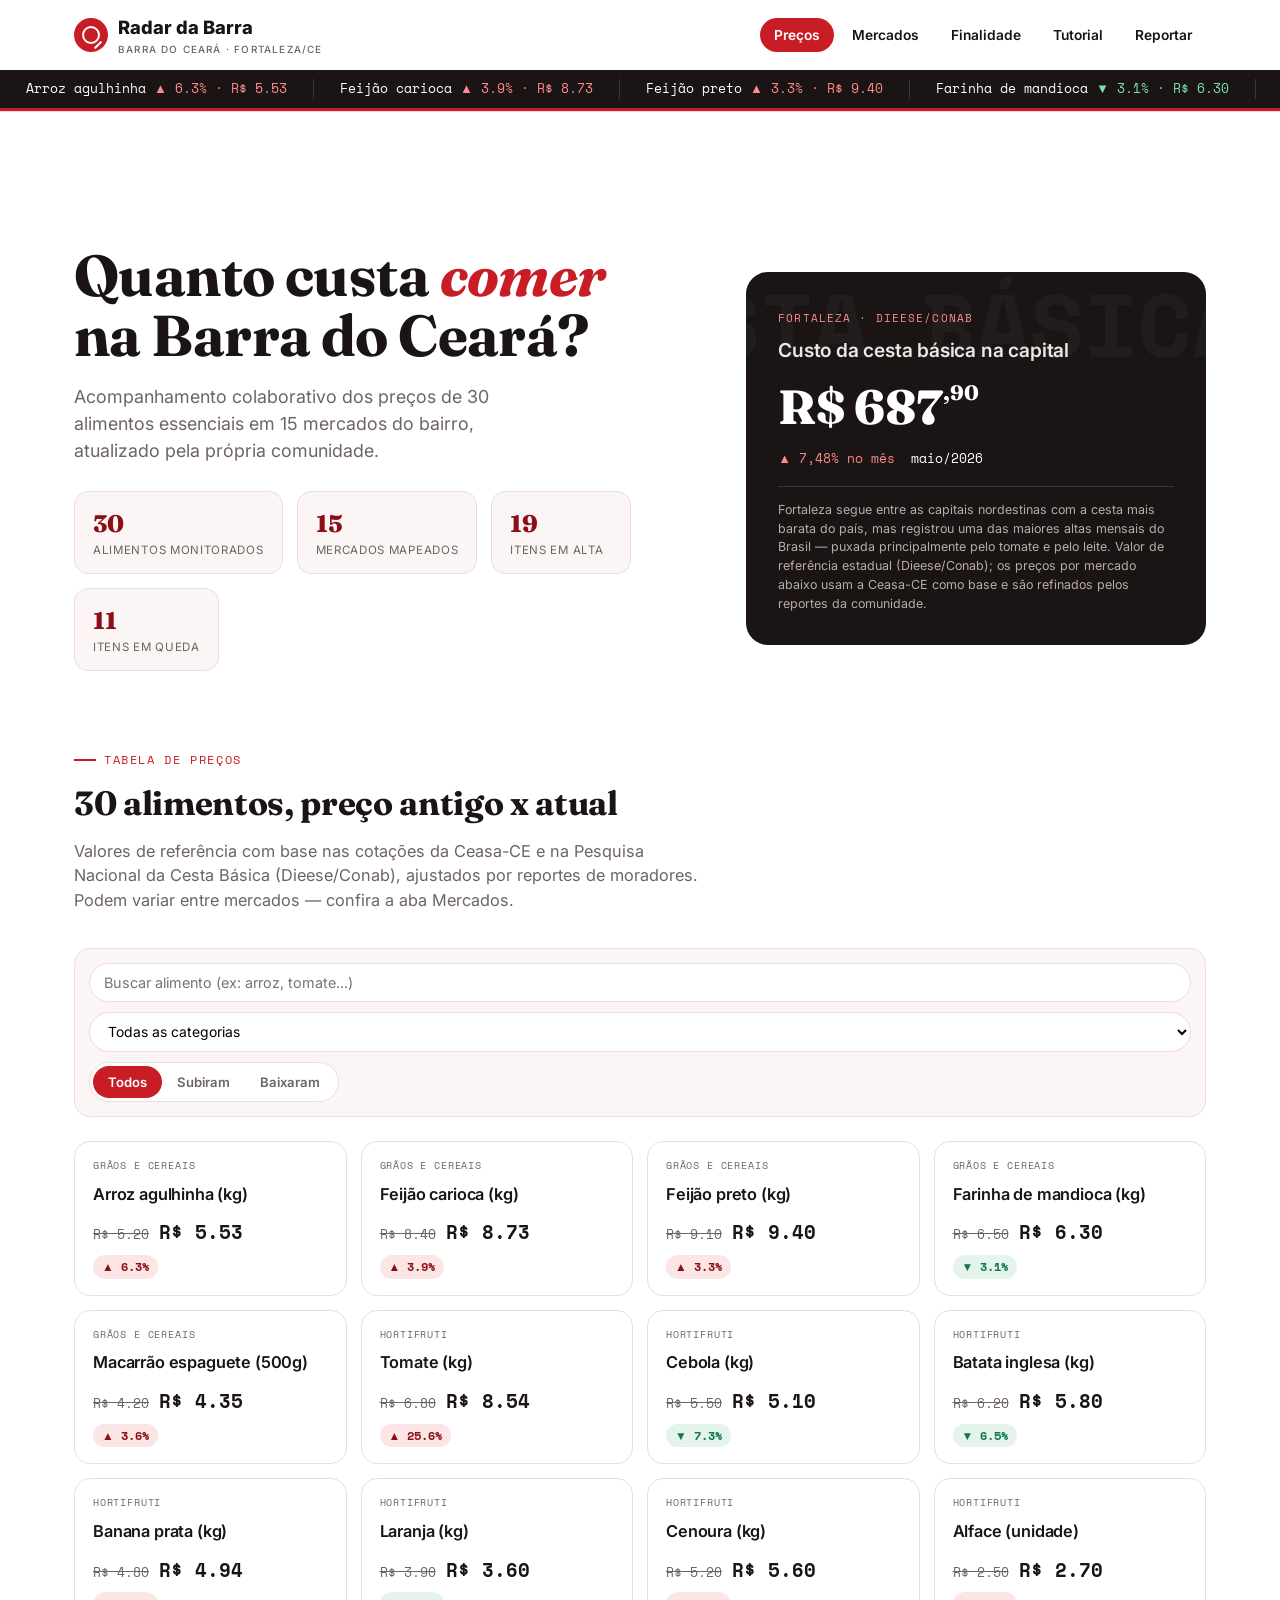
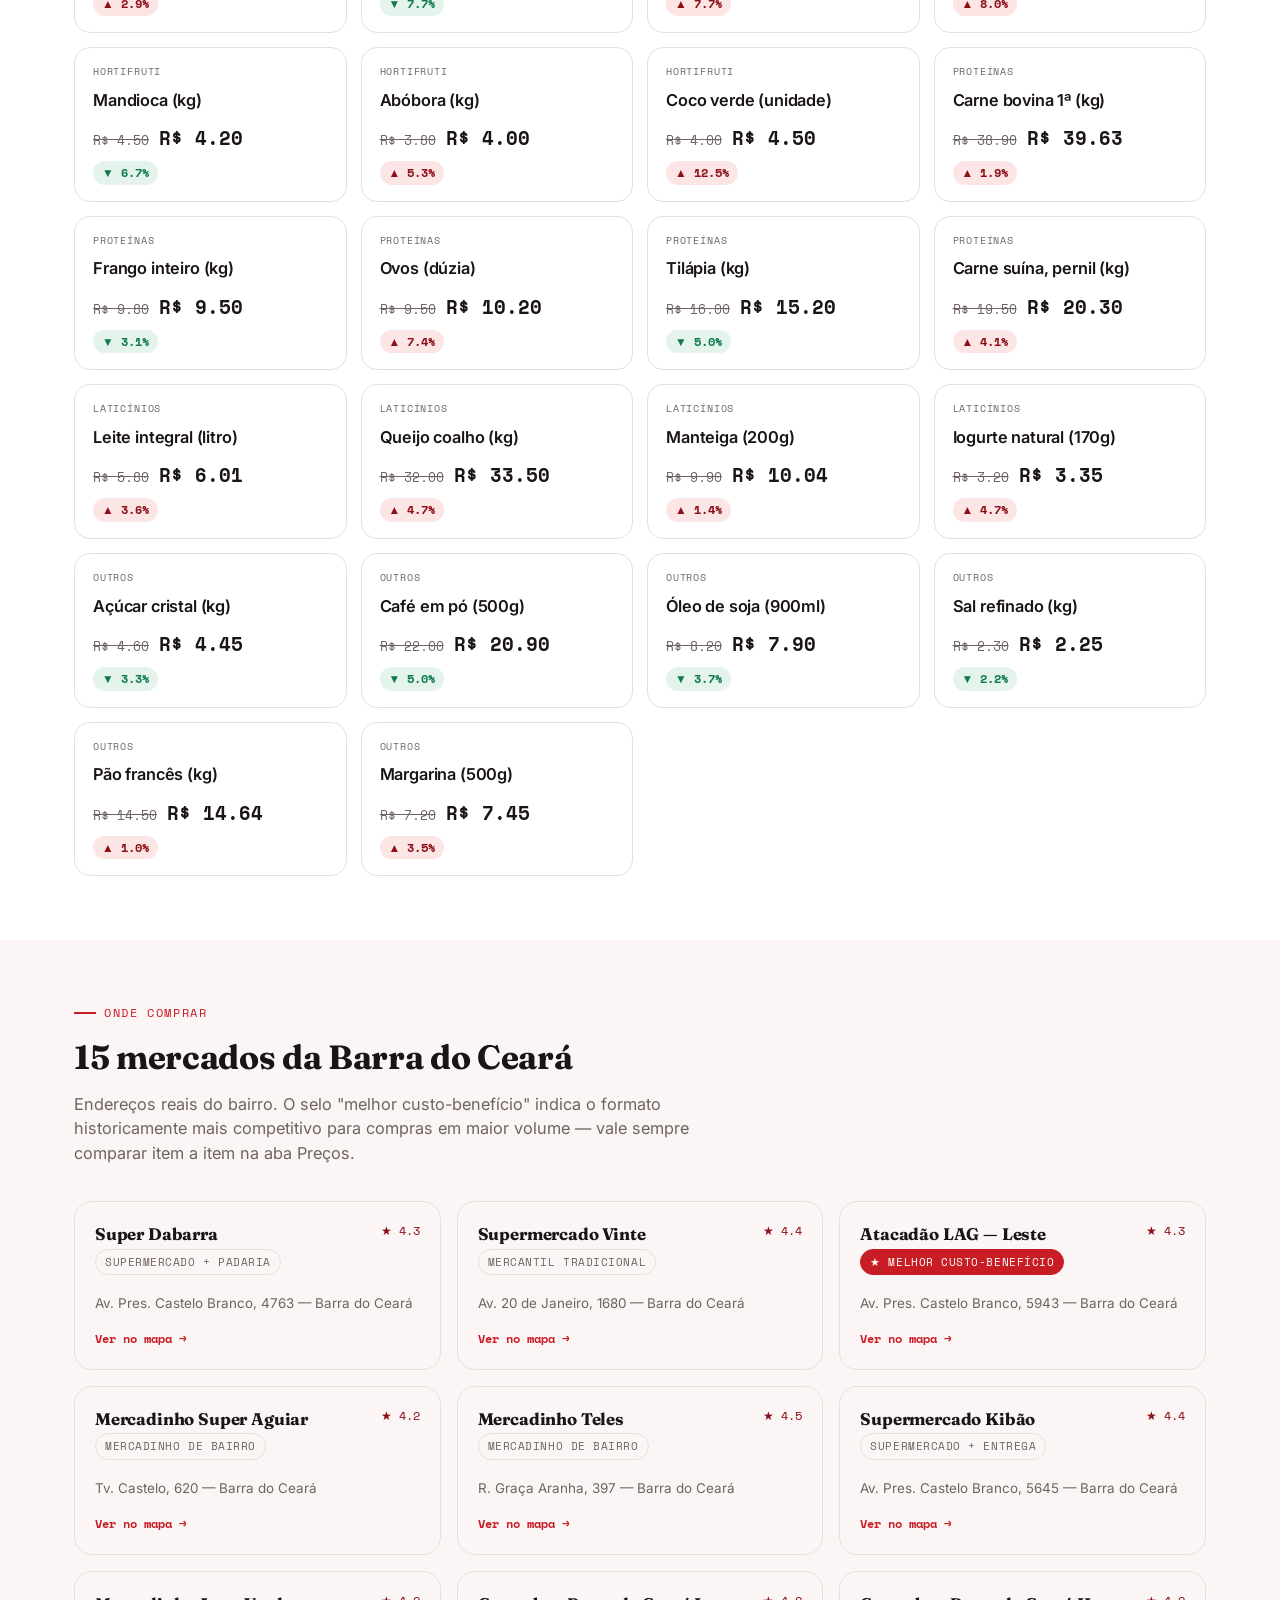
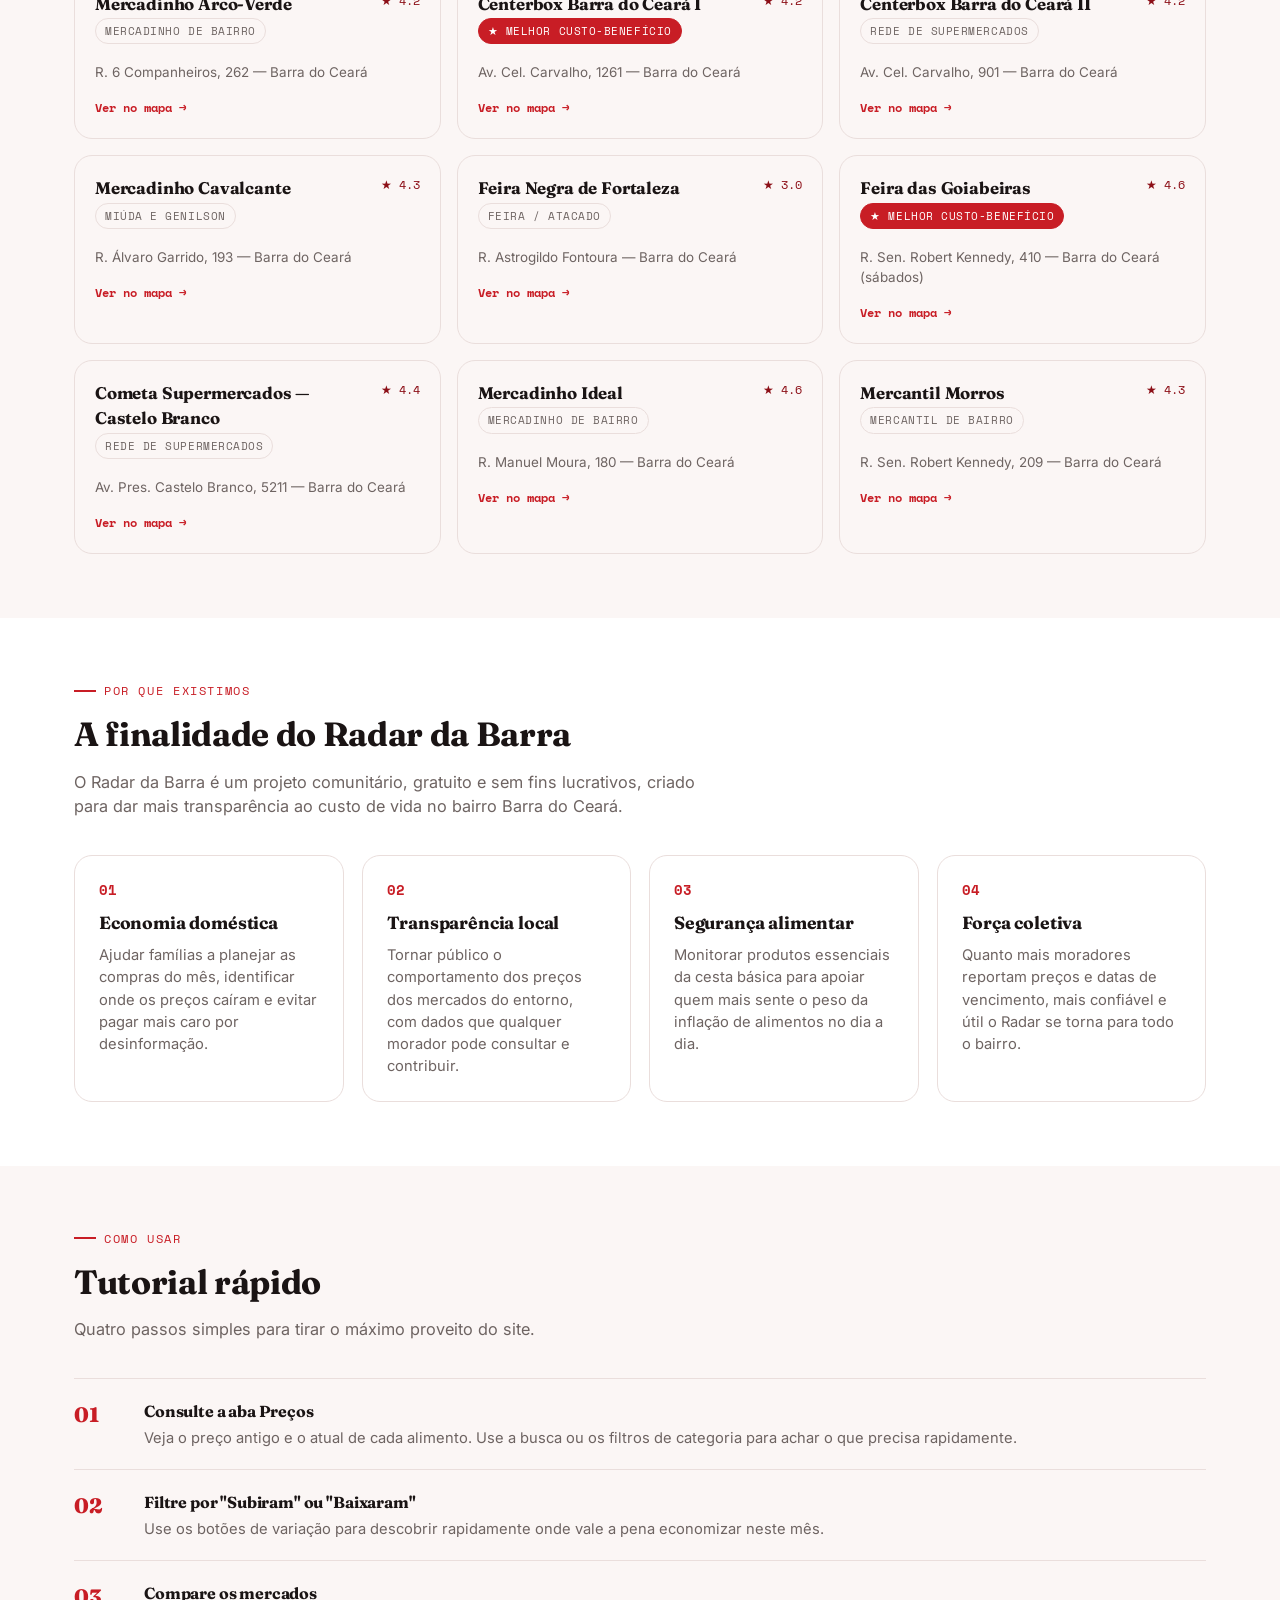
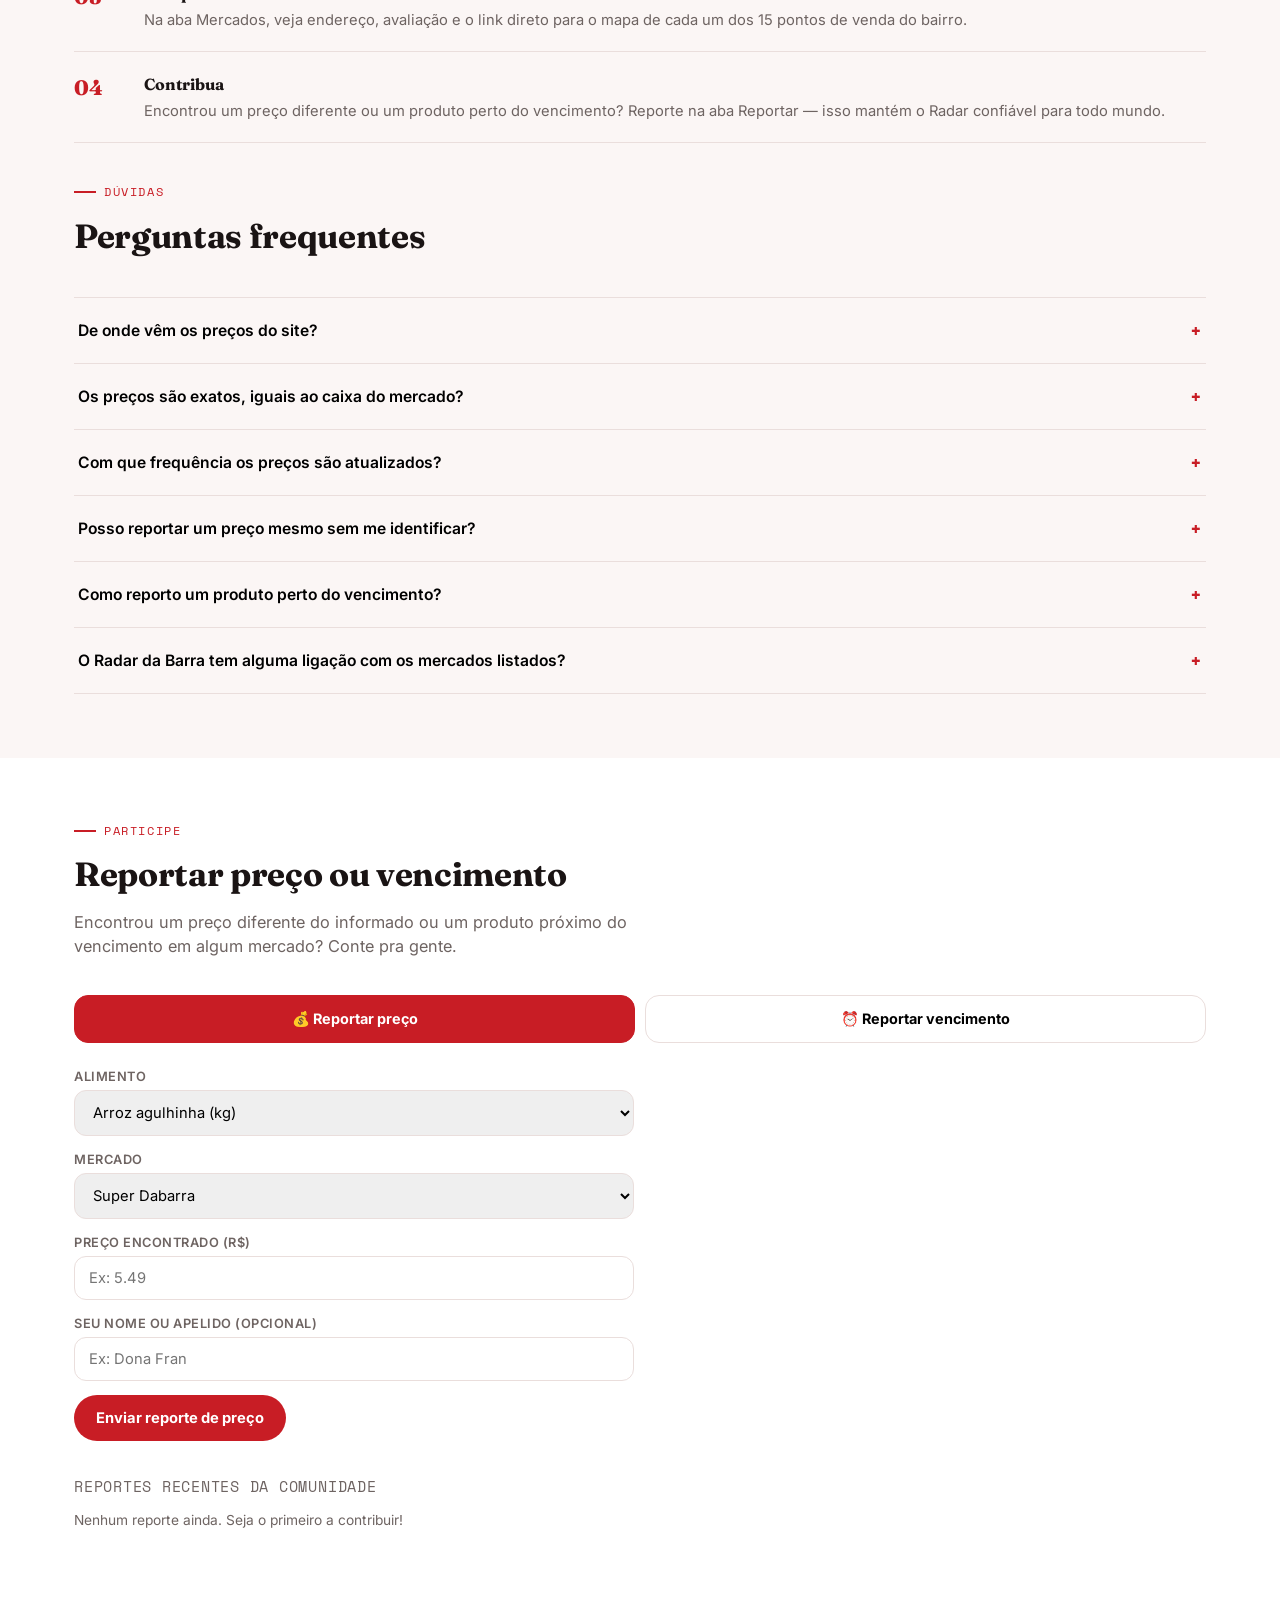
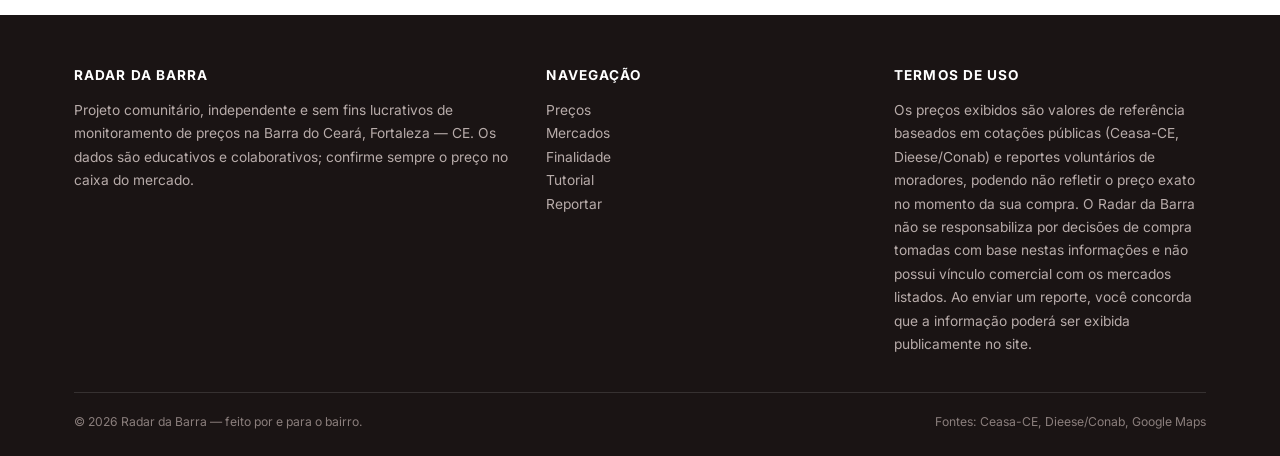
==== index.html @ f57d28f1 "Add files via upload" ====
<!DOCTYPE html>
<html lang="pt-BR">
<head>
<meta charset="UTF-8">
<meta name="viewport" content="width=device-width, initial-scale=1.0">
<title>Radar da Barra — Preços da Barra do Ceará</title>
<link rel="preconnect" href="https://fonts.googleapis.com">
<link href="https://fonts.googleapis.com/css2?family=Fraunces:ital,wght@0,500;0,600;0,700;0,900;1,600&family=Inter:wght@400;500;600;700;800&family=Space+Mono:wght@400;700&display=swap" rel="stylesheet">
<style>
:root{
  --white:#ffffff;
  --off:#FBF6F5;
  --red:#C81D25;
  --red-dark:#8C0F17;
  --red-soft:#FCE6E5;
  --ink:#1A1414;
  --gray:#6E6462;
  --line:#EADEDC;
  --green:#0E7A4A;
  --green-soft:#E4F4EC;
}
*{box-sizing:border-box; margin:0; padding:0;}
html{scroll-behavior:smooth;}
body{
  font-family:'Inter', sans-serif;
  color:var(--ink);
  background:var(--white);
  line-height:1.5;
  overflow-x:hidden;
}
h1,h2,h3,h4{font-family:'Fraunces', serif; font-weight:700; letter-spacing:-0.01em;}
.mono{font-family:'Space Mono', monospace;}
a{color:inherit; text-decoration:none;}
img{max-width:100%; display:block;}
.wrap{max-width:1180px; margin:0 auto; padding:0 24px;}
::selection{background:var(--red); color:var(--white);}

/* ===== HEADER ===== */
header{
  position:sticky; top:0; z-index:500;
  background:rgba(255,255,255,.92);
  backdrop-filter:blur(10px);
  border-bottom:1px solid var(--line);
}
.header-inner{
  max-width:1180px; margin:0 auto; padding:14px 24px;
  display:flex; align-items:center; justify-content:space-between; gap:20px;
}
.logo{display:flex; align-items:center; gap:10px; font-weight:800; font-size:1.15rem;}
.logo-mark{
  width:34px; height:34px; border-radius:50%;
  background:var(--red); position:relative; flex-shrink:0;
}
.logo-mark::before{
  content:''; position:absolute; inset:8px; border:2px solid var(--white); border-radius:50%;
}
.logo-mark::after{
  content:''; position:absolute; width:2px; height:10px; background:var(--white);
  bottom:2px; right:9px; transform:rotate(45deg); border-radius:2px;
}
.logo small{display:block; font-family:'Inter'; font-weight:500; font-size:.62rem; letter-spacing:.12em; color:var(--gray); text-transform:uppercase;}

nav{display:flex; gap:4px;}
nav button{
  font-family:'Inter'; font-weight:600; font-size:.86rem; color:var(--ink);
  background:none; border:none; padding:9px 14px; border-radius:100px; cursor:pointer;
  transition:.2s; white-space:nowrap;
}
nav button:hover{background:var(--off);}
nav button.active{background:var(--red); color:var(--white);}
.burger{display:none; background:none; border:none; font-size:1.4rem; cursor:pointer; color:var(--red);}

@media (max-width:880px){
  nav{
    display:none; position:absolute; top:100%; left:0; right:0; background:var(--white);
    flex-direction:column; padding:10px 20px 18px; border-bottom:1px solid var(--line);
    box-shadow:0 12px 24px rgba(0,0,0,.06);
  }
  nav.open{display:flex;}
  nav button{text-align:left; width:100%;}
  .burger{display:block;}
}

/* ===== TICKER ===== */
.ticker-wrap{
  background:var(--ink); color:var(--white); overflow:hidden; white-space:nowrap;
  border-bottom:3px solid var(--red);
}
.ticker{display:inline-flex; padding:9px 0; animation:scroll 48s linear infinite;}
.ticker:hover{animation-play-state:paused;}
@keyframes scroll{from{transform:translateX(0);} to{transform:translateX(-50%);}}
.tick-item{
  font-family:'Space Mono'; font-size:.82rem; padding:0 26px; display:inline-flex; align-items:center; gap:8px;
  border-right:1px solid rgba(255,255,255,.15);
}
.tick-up{color:#FF8A8A;}
.tick-down{color:#7CE0AE;}

/* ===== SECTIONS ===== */
section{padding:64px 0; scroll-margin-top:120px;}
.section-head{max-width:640px; margin-bottom:36px;}
.eyebrow{
  font-family:'Space Mono'; font-size:.72rem; text-transform:uppercase; letter-spacing:.14em;
  color:var(--red); display:flex; align-items:center; gap:8px; margin-bottom:10px;
}
.eyebrow::before{content:''; width:22px; height:2px; background:var(--red);}
.section-head h2{font-size:2.1rem; margin-bottom:10px;}
.section-head p{color:var(--gray); font-size:1.02rem;}
.alt{background:var(--off);}

/* ===== HERO ===== */
.hero{padding:70px 0 50px;}
.hero-grid{display:grid; grid-template-columns:1.15fr .85fr; gap:50px; align-items:center;}
.hero h1{font-size:clamp(2.4rem, 5vw, 3.6rem); line-height:1.04; margin-bottom:18px;}
.hero h1 em{color:var(--red); font-style:italic;}
.hero p.lead{font-size:1.12rem; color:var(--gray); max-width:480px; margin-bottom:26px;}
.hero-stats{display:flex; gap:14px; flex-wrap:wrap;}
.stat-pill{
  background:var(--off); border:1px solid var(--line); border-radius:14px; padding:14px 18px; min-width:140px;
}
.stat-pill .num{font-family:'Fraunces'; font-size:1.5rem; font-weight:800; color:var(--red-dark);}
.stat-pill .lbl{font-size:.72rem; color:var(--gray); text-transform:uppercase; letter-spacing:.06em;}

.basket-card{
  background:var(--ink); color:var(--white); border-radius:22px; padding:32px; position:relative; overflow:hidden;
}
.basket-card::before{
  content:'CESTA BÁSICA'; position:absolute; top:-14px; right:-40px; font-family:'Space Mono';
  font-size:5.5rem; font-weight:700; color:rgba(255,255,255,.04); white-space:nowrap; pointer-events:none;
}
.basket-card .tag{font-family:'Space Mono'; font-size:.7rem; color:#FF8A8A; text-transform:uppercase; letter-spacing:.1em;}
.basket-card h3{font-size:1.2rem; margin:8px 0 18px; font-family:'Inter'; font-weight:600; color:#EDE6E5;}
.basket-price{font-family:'Fraunces'; font-size:3rem; font-weight:800; line-height:1;}
.basket-price span{font-size:1.3rem; vertical-align:top;}
.basket-meta{display:flex; gap:16px; margin-top:18px; font-family:'Space Mono'; font-size:.8rem;}
.basket-meta .up{color:#FF8A8A;}
.basket-note{margin-top:18px; font-size:.78rem; color:#B8ACAA; line-height:1.5; border-top:1px solid rgba(255,255,255,.14); padding-top:14px;}

/* ===== FILTERS ===== */
.filters{
  display:flex; gap:10px; flex-wrap:wrap; align-items:center; margin-bottom:24px;
  background:var(--off); border:1px solid var(--line); border-radius:16px; padding:14px;
}
.filters input[type=text]{
  flex:1; min-width:180px; padding:10px 14px; border-radius:100px; border:1px solid var(--line);
  font-family:'Inter'; font-size:.9rem; background:var(--white);
}
.filters select{
  padding:10px 14px; border-radius:100px; border:1px solid var(--line); font-family:'Inter'; font-size:.87rem;
  background:var(--white); cursor:pointer;
}
.seg{display:flex; background:var(--white); border:1px solid var(--line); border-radius:100px; padding:3px;}
.seg button{
  border:none; background:none; padding:8px 15px; border-radius:100px; font-family:'Inter'; font-weight:600;
  font-size:.82rem; cursor:pointer; color:var(--gray);
}
.seg button.active{background:var(--red); color:var(--white);}

/* ===== TABLE / GRID ===== */
.price-grid{display:grid; grid-template-columns:repeat(auto-fill, minmax(255px,1fr)); gap:14px;}
.price-card{
  border:1px solid var(--line); border-radius:16px; padding:16px 18px; transition:.2s;
  display:flex; flex-direction:column; gap:8px;
}
.price-card:hover{border-color:var(--red); box-shadow:0 8px 20px rgba(200,29,37,.08); transform:translateY(-2px);}
.price-card .cat{font-family:'Space Mono'; font-size:.65rem; text-transform:uppercase; letter-spacing:.08em; color:var(--gray);}
.price-card h4{font-size:1.02rem; font-weight:600; font-family:'Inter';}
.price-row{display:flex; align-items:baseline; gap:10px; margin-top:4px;}
.price-old{font-family:'Space Mono'; font-size:.82rem; color:var(--gray); text-decoration:line-through;}
.price-new{font-family:'Space Mono'; font-size:1.2rem; font-weight:700;}
.badge{
  align-self:flex-start; font-family:'Space Mono'; font-size:.74rem; font-weight:700; padding:3px 9px; border-radius:100px;
  display:flex; align-items:center; gap:4px;
}
.badge.up{background:var(--red-soft); color:var(--red-dark);}
.badge.down{background:var(--green-soft); color:var(--green);}
.empty-msg{padding:40px; text-align:center; color:var(--gray); font-family:'Space Mono'; font-size:.9rem; display:none;}

/* ===== MERCADOS ===== */
.market-grid{display:grid; grid-template-columns:repeat(auto-fill, minmax(280px,1fr)); gap:16px;}
.market-card{border:1px solid var(--line); border-radius:18px; padding:20px; position:relative;}
.market-card .top-row{display:flex; justify-content:space-between; align-items:flex-start; gap:8px;}
.market-card h4{font-size:1.05rem;}
.market-card .rating{font-family:'Space Mono'; font-size:.78rem; color:var(--red-dark); white-space:nowrap;}
.market-card .addr{font-size:.84rem; color:var(--gray); margin:8px 0 12px;}
.market-tag{
  display:inline-block; font-family:'Space Mono'; font-size:.68rem; text-transform:uppercase; letter-spacing:.05em;
  background:var(--off); border:1px solid var(--line); color:var(--gray); padding:4px 9px; border-radius:100px; margin-bottom:10px;
}
.market-tag.best{background:var(--red); color:var(--white); border-color:var(--red);}
.market-card a.maplink{font-family:'Space Mono'; font-size:.78rem; color:var(--red); font-weight:700;}
.market-card a.maplink:hover{text-decoration:underline;}

/* ===== FINALIDADE ===== */
.pillars{display:grid; grid-template-columns:repeat(auto-fit,minmax(240px,1fr)); gap:18px; margin-top:10px;}
.pillar{border:1px solid var(--line); border-radius:18px; padding:24px;}
.pillar .n{font-family:'Space Mono'; color:var(--red); font-weight:700; font-size:.85rem;}
.pillar h3{font-size:1.1rem; margin:10px 0 8px;}
.pillar p{color:var(--gray); font-size:.92rem;}

/* ===== TUTORIAL ===== */
.steps{counter-reset:step; margin:10px 0 40px;}
.step{
  display:grid; grid-template-columns:52px 1fr; gap:18px; padding:20px 0; border-bottom:1px solid var(--line);
}
.step:first-child{border-top:1px solid var(--line);}
.step .num{
  counter-increment:step; font-family:'Fraunces'; font-weight:800; font-size:1.3rem; color:var(--red);
}
.step h4{margin-bottom:4px;}
.step p{color:var(--gray); font-size:.92rem;}

.faq{border-top:1px solid var(--line);}
.faq-item{border-bottom:1px solid var(--line);}
.faq-q{
  width:100%; text-align:left; background:none; border:none; padding:18px 4px; cursor:pointer;
  display:flex; justify-content:space-between; align-items:center; font-family:'Inter'; font-weight:600; font-size:.98rem;
}
.faq-q .plus{font-family:'Space Mono'; font-size:1.2rem; color:var(--red); transition:.2s;}
.faq-item.open .plus{transform:rotate(45deg);}
.faq-a{max-height:0; overflow:hidden; transition:max-height .25s ease; color:var(--gray); font-size:.9rem;}
.faq-a p{padding:0 4px 18px;}

/* ===== REPORTAR ===== */
.report-tabs{display:flex; gap:10px; margin-bottom:24px;}
.report-tabs button{
  flex:1; padding:14px; border-radius:14px; border:1px solid var(--line); background:var(--white);
  font-family:'Inter'; font-weight:700; cursor:pointer; font-size:.9rem;
}
.report-tabs button.active{background:var(--red); color:var(--white); border-color:var(--red);}
.form-panel{display:none;}
.form-panel.active{display:block;}
form{display:grid; gap:14px; max-width:560px;}
label{font-size:.8rem; font-weight:600; color:var(--gray); text-transform:uppercase; letter-spacing:.04em; margin-bottom:4px; display:block;}
input, select, textarea{
  width:100%; padding:12px 14px; border-radius:12px; border:1px solid var(--line); font-family:'Inter'; font-size:.92rem;
}
textarea{resize:vertical; min-height:80px;}
.submit-btn{
  background:var(--red); color:var(--white); border:none; padding:14px 22px; border-radius:100px; font-weight:700;
  cursor:pointer; font-family:'Inter'; font-size:.92rem; width:fit-content; transition:.2s;
}
.submit-btn:hover{background:var(--red-dark);}
.confirm-msg{
  display:none; background:var(--green-soft); color:var(--green); padding:12px 16px; border-radius:12px;
  font-size:.86rem; font-weight:600; margin-top:10px;
}
.recent-reports{margin-top:34px;}
.recent-reports h4{font-size:.95rem; margin-bottom:12px; color:var(--gray); text-transform:uppercase; letter-spacing:.05em; font-family:'Space Mono'; font-weight:400;}
.report-item{
  border:1px solid var(--line); border-radius:12px; padding:12px 16px; margin-bottom:8px; font-size:.86rem;
  display:flex; justify-content:space-between; gap:10px; flex-wrap:wrap;
}
.report-item .who{color:var(--gray); font-family:'Space Mono'; font-size:.74rem;}

/* ===== FOOTER ===== */
footer{background:var(--ink); color:#CFC5C3; padding:50px 0 24px; margin-top:20px;}
.footer-grid{display:grid; grid-template-columns:1.4fr 1fr 1fr; gap:36px; margin-bottom:36px;}
footer h5{color:var(--white); font-family:'Inter'; font-size:.85rem; text-transform:uppercase; letter-spacing:.08em; margin-bottom:14px;}
footer p, footer li{font-size:.86rem; line-height:1.7; color:#B8ACAA;}
footer ul{list-style:none;}
footer a:hover{color:var(--white);}
.footer-bottom{
  border-top:1px solid rgba(255,255,255,.12); padding-top:20px; display:flex; justify-content:space-between;
  flex-wrap:wrap; gap:10px; font-size:.76rem; color:#8A7E7C;
}
@media (max-width:760px){
  .hero-grid, .footer-grid{grid-template-columns:1fr;}
  .footer-grid{gap:24px;}
}

/* scroll reveal */
.reveal{opacity:0; transform:translateY(18px); transition:opacity .6s ease, transform .6s ease;}
.reveal.show{opacity:1; transform:translateY(0);}
</style>
</head>
<body>

<header>
  <div class="header-inner">
    <div class="logo">
      <span class="logo-mark"></span>
      <div>Radar da Barra<small>Barra do Ceará · Fortaleza/CE</small></div>
    </div>
    <button class="burger" id="burgerBtn">☰</button>
    <nav id="mainNav">
      <button data-target="precos" class="active">Preços</button>
      <button data-target="mercados">Mercados</button>
      <button data-target="finalidade">Finalidade</button>
      <button data-target="tutorial">Tutorial</button>
      <button data-target="reportar">Reportar</button>
    </nav>
  </div>
  <div class="ticker-wrap">
    <div class="ticker" id="tickerTrack"></div>
  </div>
</header>

<!-- ===================== PREÇOS ===================== -->
<section id="precos">
  <div class="wrap">

    <div class="hero reveal">
      <div class="hero-grid">
        <div>
          <h1>Quanto custa <em>comer</em><br>na Barra do Ceará?</h1>
          <p class="lead">Acompanhamento colaborativo dos preços de 30 alimentos essenciais em 15 mercados do bairro, atualizado pela própria comunidade.</p>
          <div class="hero-stats">
            <div class="stat-pill"><div class="num">30</div><div class="lbl">alimentos monitorados</div></div>
            <div class="stat-pill"><div class="num">15</div><div class="lbl">mercados mapeados</div></div>
            <div class="stat-pill"><div class="num" id="upCount">--</div><div class="lbl">itens em alta</div></div>
            <div class="stat-pill"><div class="num" id="downCount">--</div><div class="lbl">itens em queda</div></div>
          </div>
        </div>
        <div class="basket-card">
          <span class="tag">Fortaleza · Dieese/Conab</span>
          <h3>Custo da cesta básica na capital</h3>
          <div class="basket-price">R$ 687<span>,90</span></div>
          <div class="basket-meta">
            <span class="up">▲ 7,48% no mês</span>
            <span>maio/2026</span>
          </div>
          <div class="basket-note">Fortaleza segue entre as capitais nordestinas com a cesta mais barata do país, mas registrou uma das maiores altas mensais do Brasil — puxada principalmente pelo tomate e pelo leite. Valor de referência estadual (Dieese/Conab); os preços por mercado abaixo usam a Ceasa-CE como base e são refinados pelos reportes da comunidade.</div>
        </div>
      </div>
    </div>

    <div class="section-head reveal" style="margin-top:30px;">
      <div class="eyebrow">Tabela de preços</div>
      <h2>30 alimentos, preço antigo x atual</h2>
      <p>Valores de referência com base nas cotações da Ceasa-CE e na Pesquisa Nacional da Cesta Básica (Dieese/Conab), ajustados por reportes de moradores. Podem variar entre mercados — confira a aba Mercados.</p>
    </div>

    <div class="filters reveal">
      <input type="text" id="searchInput" placeholder="Buscar alimento (ex: arroz, tomate...)">
      <select id="catFilter">
        <option value="todos">Todas as categorias</option>
        <option value="Grãos e cereais">Grãos e cereais</option>
        <option value="Hortifruti">Hortifruti</option>
        <option value="Proteínas">Proteínas</option>
        <option value="Laticínios">Laticínios</option>
        <option value="Outros">Outros</option>
      </select>
      <div class="seg" id="variSeg">
        <button data-vari="todos" class="active">Todos</button>
        <button data-vari="up">Subiram</button>
        <button data-vari="down">Baixaram</button>
      </div>
    </div>

    <div class="price-grid reveal" id="priceGrid"></div>
    <div class="empty-msg" id="emptyMsg">Nenhum alimento encontrado com esse filtro.</div>
  </div>
</section>

<!-- ===================== MERCADOS ===================== -->
<section id="mercados" class="alt">
  <div class="wrap">
    <div class="section-head reveal">
      <div class="eyebrow">Onde comprar</div>
      <h2>15 mercados da Barra do Ceará</h2>
      <p>Endereços reais do bairro. O selo "melhor custo-benefício" indica o formato historicamente mais competitivo para compras em maior volume — vale sempre comparar item a item na aba Preços.</p>
    </div>
    <div class="market-grid reveal" id="marketGrid"></div>
  </div>
</section>

<!-- ===================== FINALIDADE ===================== -->
<section id="finalidade">
  <div class="wrap">
    <div class="section-head reveal">
      <div class="eyebrow">Por que existimos</div>
      <h2>A finalidade do Radar da Barra</h2>
      <p>O Radar da Barra é um projeto comunitário, gratuito e sem fins lucrativos, criado para dar mais transparência ao custo de vida no bairro Barra do Ceará.</p>
    </div>
    <div class="pillars reveal">
      <div class="pillar">
        <div class="n">01</div>
        <h3>Economia doméstica</h3>
        <p>Ajudar famílias a planejar as compras do mês, identificar onde os preços caíram e evitar pagar mais caro por desinformação.</p>
      </div>
      <div class="pillar">
        <div class="n">02</div>
        <h3>Transparência local</h3>
        <p>Tornar público o comportamento dos preços dos mercados do entorno, com dados que qualquer morador pode consultar e contribuir.</p>
      </div>
      <div class="pillar">
        <div class="n">03</div>
        <h3>Segurança alimentar</h3>
        <p>Monitorar produtos essenciais da cesta básica para apoiar quem mais sente o peso da inflação de alimentos no dia a dia.</p>
      </div>
      <div class="pillar">
        <div class="n">04</div>
        <h3>Força coletiva</h3>
        <p>Quanto mais moradores reportam preços e datas de vencimento, mais confiável e útil o Radar se torna para todo o bairro.</p>
      </div>
    </div>
  </div>
</section>

<!-- ===================== TUTORIAL ===================== -->
<section id="tutorial" class="alt">
  <div class="wrap">
    <div class="section-head reveal">
      <div class="eyebrow">Como usar</div>
      <h2>Tutorial rápido</h2>
      <p>Quatro passos simples para tirar o máximo proveito do site.</p>
    </div>
    <div class="steps reveal">
      <div class="step">
        <div class="num">01</div>
        <div><h4>Consulte a aba Preços</h4><p>Veja o preço antigo e o atual de cada alimento. Use a busca ou os filtros de categoria para achar o que precisa rapidamente.</p></div>
      </div>
      <div class="step">
        <div class="num">02</div>
        <div><h4>Filtre por "Subiram" ou "Baixaram"</h4><p>Use os botões de variação para descobrir rapidamente onde vale a pena economizar neste mês.</p></div>
      </div>
      <div class="step">
        <div class="num">03</div>
        <div><h4>Compare os mercados</h4><p>Na aba Mercados, veja endereço, avaliação e o link direto para o mapa de cada um dos 15 pontos de venda do bairro.</p></div>
      </div>
      <div class="step">
        <div class="num">04</div>
        <div><h4>Contribua</h4><p>Encontrou um preço diferente ou um produto perto do vencimento? Reporte na aba Reportar — isso mantém o Radar confiável para todo mundo.</p></div>
      </div>
    </div>

    <div class="section-head reveal">
      <div class="eyebrow">Dúvidas</div>
      <h2>Perguntas frequentes</h2>
    </div>
    <div class="faq reveal" id="faqList"></div>
  </div>
</section>

<!-- ===================== REPORTAR ===================== -->
<section id="reportar">
  <div class="wrap">
    <div class="section-head reveal">
      <div class="eyebrow">Participe</div>
      <h2>Reportar preço ou vencimento</h2>
      <p>Encontrou um preço diferente do informado ou um produto próximo do vencimento em algum mercado? Conte pra gente.</p>
    </div>

    <div class="report-tabs reveal">
      <button data-form="preco" class="active">💰 Reportar preço</button>
      <button data-form="venc">⏰ Reportar vencimento</button>
    </div>

    <div class="form-panel active reveal" id="form-preco">
      <form id="formPreco">
        <div>
          <label>Alimento</label>
          <select id="p-alimento" required></select>
        </div>
        <div>
          <label>Mercado</label>
          <select id="p-mercado" required></select>
        </div>
        <div>
          <label>Preço encontrado (R$)</label>
          <input type="number" step="0.01" min="0" id="p-preco" placeholder="Ex: 5.49" required>
        </div>
        <div>
          <label>Seu nome ou apelido (opcional)</label>
          <input type="text" id="p-nome" placeholder="Ex: Dona Fran">
        </div>
        <button type="submit" class="submit-btn">Enviar reporte de preço</button>
        <div class="confirm-msg" id="confirmPreco">Reporte enviado! Obrigado por ajudar o bairro.</div>
      </form>
    </div>

    <div class="form-panel" id="form-venc">
      <form id="formVenc">
        <div>
          <label>Produto</label>
          <input type="text" id="v-produto" placeholder="Ex: Iogurte natural 170g" required>
        </div>
        <div>
          <label>Mercado</label>
          <select id="v-mercado" required></select>
        </div>
        <div>
          <label>Data de vencimento</label>
          <input type="date" id="v-data" required>
        </div>
        <div>
          <label>Observação (opcional)</label>
          <textarea id="v-obs" placeholder="Ex: Lote na prateleira de laticínios, perto da entrada"></textarea>
        </div>
        <button type="submit" class="submit-btn">Enviar reporte de vencimento</button>
        <div class="confirm-msg" id="confirmVenc">Reporte enviado! Obrigado por avisar a vizinhança.</div>
      </form>
    </div>

    <div class="recent-reports reveal">
      <h4>Reportes recentes da comunidade</h4>
      <div id="reportsList"></div>
    </div>
  </div>
</section>

<footer>
  <div class="wrap">
    <div class="footer-grid">
      <div>
        <h5>Radar da Barra</h5>
        <p>Projeto comunitário, independente e sem fins lucrativos de monitoramento de preços na Barra do Ceará, Fortaleza — CE. Os dados são educativos e colaborativos; confirme sempre o preço no caixa do mercado.</p>
      </div>
      <div>
        <h5>Navegação</h5>
        <ul>
          <li><a href="#precos">Preços</a></li>
          <li><a href="#mercados">Mercados</a></li>
          <li><a href="#finalidade">Finalidade</a></li>
          <li><a href="#tutorial">Tutorial</a></li>
          <li><a href="#reportar">Reportar</a></li>
        </ul>
      </div>
      <div>
        <h5>Termos de uso</h5>
        <p>Os preços exibidos são valores de referência baseados em cotações públicas (Ceasa-CE, Dieese/Conab) e reportes voluntários de moradores, podendo não refletir o preço exato no momento da sua compra. O Radar da Barra não se responsabiliza por decisões de compra tomadas com base nestas informações e não possui vínculo comercial com os mercados listados. Ao enviar um reporte, você concorda que a informação poderá ser exibida publicamente no site.</p>
      </div>
    </div>
    <div class="footer-bottom">
      <span>© 2026 Radar da Barra — feito por e para o bairro.</span>
      <span>Fontes: Ceasa-CE, Dieese/Conab, Google Maps</span>
    </div>
  </div>
</footer>

<script>
/* ===================== DADOS ===================== */
const foods = [
  {n:"Arroz agulhinha (kg)", c:"Grãos e cereais", old:5.20, cur:5.53},
  {n:"Feijão carioca (kg)", c:"Grãos e cereais", old:8.40, cur:8.73},
  {n:"Feijão preto (kg)", c:"Grãos e cereais", old:9.10, cur:9.40},
  {n:"Farinha de mandioca (kg)", c:"Grãos e cereais", old:6.50, cur:6.30},
  {n:"Macarrão espaguete (500g)", c:"Grãos e cereais", old:4.20, cur:4.35},
  {n:"Tomate (kg)", c:"Hortifruti", old:6.80, cur:8.54},
  {n:"Cebola (kg)", c:"Hortifruti", old:5.50, cur:5.10},
  {n:"Batata inglesa (kg)", c:"Hortifruti", old:6.20, cur:5.80},
  {n:"Banana prata (kg)", c:"Hortifruti", old:4.80, cur:4.94},
  {n:"Laranja (kg)", c:"Hortifruti", old:3.90, cur:3.60},
  {n:"Cenoura (kg)", c:"Hortifruti", old:5.20, cur:5.60},
  {n:"Alface (unidade)", c:"Hortifruti", old:2.50, cur:2.70},
  {n:"Mandioca (kg)", c:"Hortifruti", old:4.50, cur:4.20},
  {n:"Abóbora (kg)", c:"Hortifruti", old:3.80, cur:4.00},
  {n:"Coco verde (unidade)", c:"Hortifruti", old:4.00, cur:4.50},
  {n:"Carne bovina 1ª (kg)", c:"Proteínas", old:38.90, cur:39.63},
  {n:"Frango inteiro (kg)", c:"Proteínas", old:9.80, cur:9.50},
  {n:"Ovos (dúzia)", c:"Proteínas", old:9.50, cur:10.20},
  {n:"Tilápia (kg)", c:"Proteínas", old:16.00, cur:15.20},
  {n:"Carne suína, pernil (kg)", c:"Proteínas", old:19.50, cur:20.30},
  {n:"Leite integral (litro)", c:"Laticínios", old:5.80, cur:6.01},
  {n:"Queijo coalho (kg)", c:"Laticínios", old:32.00, cur:33.50},
  {n:"Manteiga (200g)", c:"Laticínios", old:9.90, cur:10.04},
  {n:"Iogurte natural (170g)", c:"Laticínios", old:3.20, cur:3.35},
  {n:"Açúcar cristal (kg)", c:"Outros", old:4.60, cur:4.45},
  {n:"Café em pó (500g)", c:"Outros", old:22.00, cur:20.90},
  {n:"Óleo de soja (900ml)", c:"Outros", old:8.20, cur:7.90},
  {n:"Sal refinado (kg)", c:"Outros", old:2.30, cur:2.25},
  {n:"Pão francês (kg)", c:"Outros", old:14.50, cur:14.64},
  {n:"Margarina (500g)", c:"Outros", old:7.20, cur:7.45},
];

const markets = [
  {n:"Super Dabarra", addr:"Av. Pres. Castelo Branco, 4763 — Barra do Ceará", rating:4.3, tag:"Supermercado + padaria", lat:-3.7062508, lng:-38.574654, best:false},
  {n:"Supermercado Vinte", addr:"Av. 20 de Janeiro, 1680 — Barra do Ceará", rating:4.4, tag:"Mercantil tradicional", lat:-3.7057423, lng:-38.5812012, best:false},
  {n:"Atacadão LAG — Leste", addr:"Av. Pres. Castelo Branco, 5943 — Barra do Ceará", rating:4.3, tag:"Atacarejo", lat:-3.7023082, lng:-38.5842616, best:true},
  {n:"Mercadinho Super Aguiar", addr:"Tv. Castelo, 620 — Barra do Ceará", rating:4.2, tag:"Mercadinho de bairro", lat:-3.7007362, lng:-38.5825497, best:false},
  {n:"Mercadinho Teles", addr:"R. Graça Aranha, 397 — Barra do Ceará", rating:4.5, tag:"Mercadinho de bairro", lat:-3.7083534, lng:-38.5731151, best:false},
  {n:"Supermercado Kibão", addr:"Av. Pres. Castelo Branco, 5645 — Barra do Ceará", rating:4.4, tag:"Supermercado + entrega", lat:-3.7032269, lng:-38.5813109, best:false},
  {n:"Mercadinho Arco-Verde", addr:"R. 6 Companheiros, 262 — Barra do Ceará", rating:4.2, tag:"Mercadinho de bairro", lat:-3.7026790, lng:-38.5761454, best:false},
  {n:"Centerbox Barra do Ceará I", addr:"Av. Cel. Carvalho, 1261 — Barra do Ceará", rating:4.2, tag:"Rede de supermercados", lat:-3.7133333, lng:-38.5886111, best:true},
  {n:"Centerbox Barra do Ceará II", addr:"Av. Cel. Carvalho, 901 — Barra do Ceará", rating:4.2, tag:"Rede de supermercados", lat:-3.7099342, lng:-38.5889900, best:false},
  {n:"Mercadinho Cavalcante", addr:"R. Álvaro Garrido, 193 — Barra do Ceará", rating:4.3, tag:"Miúda e Genilson", lat:-3.7129179, lng:-38.5810946, best:false},
  {n:"Feira Negra de Fortaleza", addr:"R. Astrogildo Fontoura — Barra do Ceará", rating:3.0, tag:"Feira / atacado", lat:-3.7121362, lng:-38.5833711, best:false},
  {n:"Feira das Goiabeiras", addr:"R. Sen. Robert Kennedy, 410 — Barra do Ceará (sábados)", rating:4.6, tag:"Feira livre", lat:-3.7037143, lng:-38.5789647, best:true},
  {n:"Cometa Supermercados — Castelo Branco", addr:"Av. Pres. Castelo Branco, 5211 — Barra do Ceará", rating:4.4, tag:"Rede de supermercados", lat:-3.7048575, lng:-38.5779713, best:false},
  {n:"Mercadinho Ideal", addr:"R. Manuel Moura, 180 — Barra do Ceará", rating:4.6, tag:"Mercadinho de bairro", lat:-3.7149602, lng:-38.5826226, best:false},
  {n:"Mercantil Morros", addr:"R. Sen. Robert Kennedy, 209 — Barra do Ceará", rating:4.3, tag:"Mercantil de bairro", lat:-3.7017921, lng:-38.5778668, best:false},
];

const faqs = [
  {q:"De onde vêm os preços do site?", a:"Os valores partem de cotações públicas da Ceasa-CE e da Pesquisa Nacional da Cesta Básica (Dieese/Conab) para Fortaleza, e são refinados com reportes enviados por moradores da Barra do Ceará na aba Reportar."},
  {q:"Os preços são exatos, iguais ao caixa do mercado?", a:"Não necessariamente. Eles são valores de referência e podem variar de mercado para mercado e de um dia para o outro. Use o site para ter uma noção de tendência (alta ou queda) e sempre confirme o valor final no caixa."},
  {q:"Com que frequência os preços são atualizados?", a:"A base de referência é revisada mensalmente. Já os reportes da comunidade (aba Reportar) aparecem em tempo real, assim que são enviados."},
  {q:"Posso reportar um preço mesmo sem me identificar?", a:"Sim. O campo de nome é opcional — você pode enviar como anônimo ou usar um apelido."},
  {q:"Como reporto um produto perto do vencimento?", a:"Vá até a aba Reportar, clique em \"Reportar vencimento\", selecione o mercado e informe o produto e a data. Isso ajuda outros moradores a evitarem comprar produtos vencidos ou aproveitarem promoções de véspera de vencimento."},
  {q:"O Radar da Barra tem alguma ligação com os mercados listados?", a:"Não. É um projeto comunitário e independente. Os mercados são listados apenas como referência de localização para os moradores do bairro."},
];

/* ===================== RENDER PREÇOS ===================== */
const grid = document.getElementById('priceGrid');
const emptyMsg = document.getElementById('emptyMsg');
let currentCat = 'todos', currentVari = 'todos', currentSearch = '';

function pctChange(o,c){ return ((c-o)/o)*100; }

function renderPrices(){
  const term = currentSearch.trim().toLowerCase();
  let items = foods.filter(f=>{
    const matchCat = currentCat==='todos' || f.c===currentCat;
    const matchSearch = f.n.toLowerCase().includes(term);
    const delta = pctChange(f.old,f.cur);
    const matchVari = currentVari==='todos' || (currentVari==='up' && delta>0) || (currentVari==='down' && delta<0);
    return matchCat && matchSearch && matchVari;
  });
  grid.innerHTML = '';
  emptyMsg.style.display = items.length? 'none':'block';
  items.forEach(f=>{
    const delta = pctChange(f.old,f.cur);
    const up = delta>0;
    const card = document.createElement('div');
    card.className = 'price-card';
    card.innerHTML = `
      <span class="cat">${f.c}</span>
      <h4>${f.n}</h4>
      <div class="price-row">
        <span class="price-old mono">R$ ${f.old.toFixed(2)}</span>
        <span class="price-new mono">R$ ${f.cur.toFixed(2)}</span>
      </div>
      <span class="badge ${up?'up':'down'}">${up?'▲':'▼'} ${Math.abs(delta).toFixed(1)}%</span>
    `;
    grid.appendChild(card);
  });
}

function updateCounts(){
  const up = foods.filter(f=>pctChange(f.old,f.cur)>0).length;
  const down = foods.filter(f=>pctChange(f.old,f.cur)<0).length;
  document.getElementById('upCount').textContent = up;
  document.getElementById('downCount').textContent = down;
}

document.getElementById('searchInput').addEventListener('input', e=>{currentSearch=e.target.value; renderPrices();});
document.getElementById('catFilter').addEventListener('change', e=>{currentCat=e.target.value; renderPrices();});
document.querySelectorAll('#variSeg button').forEach(b=>{
  b.addEventListener('click', ()=>{
    document.querySelectorAll('#variSeg button').forEach(x=>x.classList.remove('active'));
    b.classList.add('active'); currentVari=b.dataset.vari; renderPrices();
  });
});

/* ===================== TICKER ===================== */
const tickerTrack = document.getElementById('tickerTrack');
function buildTicker(){
  const set = foods.map(f=>{
    const delta = pctChange(f.old,f.cur); const up = delta>0;
    return `<span class="tick-item">${f.n.split('(')[0].trim()} <span class="${up?'tick-up':'tick-down'}">${up?'▲':'▼'} ${Math.abs(delta).toFixed(1)}% · R$ ${f.cur.toFixed(2)}</span></span>`;
  }).join('');
  tickerTrack.innerHTML = set + set; // duplicated for seamless loop
}

/* ===================== MERCADOS ===================== */
const marketGrid = document.getElementById('marketGrid');
function renderMarkets(){
  marketGrid.innerHTML = markets.map(m=>`
    <div class="market-card">
      <div class="top-row">
        <h4>${m.n}</h4>
        <span class="rating mono">★ ${m.rating.toFixed(1)}</span>
      </div>
      <span class="market-tag ${m.best?'best':''}">${m.best?'★ Melhor custo-benefício':m.tag}</span>
      <div class="addr">${m.addr}</div>
      <a class="maplink" target="_blank" rel="noopener" href="https://www.google.com/maps/search/?api=1&query=${m.lat},${m.lng}">Ver no mapa →</a>
    </div>
  `).join('');
}

/* ===================== FAQ ===================== */
const faqList = document.getElementById('faqList');
function renderFaq(){
  faqList.innerHTML = faqs.map((f,i)=>`
    <div class="faq-item" data-i="${i}">
      <button class="faq-q">${f.q}<span class="plus">+</span></button>
      <div class="faq-a"><p>${f.a}</p></div>
    </div>
  `).join('');
  document.querySelectorAll('.faq-q').forEach(btn=>{
    btn.addEventListener('click', ()=>{
      const item = btn.parentElement;
      const ans = item.querySelector('.faq-a');
      const isOpen = item.classList.contains('open');
      document.querySelectorAll('.faq-item').forEach(o=>{o.classList.remove('open'); o.querySelector('.faq-a').style.maxHeight=null;});
      if(!isOpen){ item.classList.add('open'); ans.style.maxHeight = ans.scrollHeight+'px'; }
    });
  });
}

/* ===================== REPORTAR ===================== */
const pAlimento = document.getElementById('p-alimento');
const pMercado = document.getElementById('p-mercado');
const vMercado = document.getElementById('v-mercado');
foods.forEach(f=>{ const o=document.createElement('option'); o.textContent=f.n; pAlimento.appendChild(o); });
markets.forEach(m=>{
  const o1=document.createElement('option'); o1.textContent=m.n; pMercado.appendChild(o1);
  const o2=document.createElement('option'); o2.textContent=m.n; vMercado.appendChild(o2);
});

const reportTabs = document.querySelectorAll('.report-tabs button');
reportTabs.forEach(b=>{
  b.addEventListener('click', ()=>{
    reportTabs.forEach(x=>x.classList.remove('active')); b.classList.add('active');
    document.querySelectorAll('.form-panel').forEach(p=>p.classList.remove('active'));
    document.getElementById('form-'+b.dataset.form).classList.add('active');
  });
});

const reportsList = document.getElementById('reportsList');
function loadReports(){
  try{ return JSON.parse(localStorage.getItem('radarBarraReports')||'[]'); }catch(e){ return []; }
}
function saveReports(list){ localStorage.setItem('radarBarraReports', JSON.stringify(list)); }
function renderReports(){
  const list = loadReports();
  if(!list.length){ reportsList.innerHTML = '<p style="color:var(--gray); font-size:.86rem;">Nenhum reporte ainda. Seja o primeiro a contribuir!</p>'; return; }
  reportsList.innerHTML = list.slice().reverse().slice(0,12).map(r=>`
    <div class="report-item">
      <span>${r.text}</span>
      <span class="who">${r.who} · ${r.date}</span>
    </div>
  `).join('');
}

document.getElementById('formPreco').addEventListener('submit', e=>{
  e.preventDefault();
  const alimento = pAlimento.value, mercado = pMercado.value, preco = document.getElementById('p-preco').value;
  const nome = document.getElementById('p-nome').value.trim() || 'Anônimo';
  const list = loadReports();
  list.push({text:`💰 ${alimento} — R$ ${parseFloat(preco).toFixed(2)} no ${mercado}`, who:nome, date:new Date().toLocaleDateString('pt-BR')});
  saveReports(list); renderReports();
  document.getElementById('confirmPreco').style.display='block';
  e.target.reset();
  setTimeout(()=>document.getElementById('confirmPreco').style.display='none', 4000);
});

document.getElementById('formVenc').addEventListener('submit', e=>{
  e.preventDefault();
  const produto = document.getElementById('v-produto').value, mercado = vMercado.value, data = document.getElementById('v-data').value;
  const list = loadReports();
  list.push({text:`⏰ ${produto} vence em ${new Date(data+'T00:00:00').toLocaleDateString('pt-BR')} — ${mercado}`, who:'Comunidade', date:new Date().toLocaleDateString('pt-BR')});
  saveReports(list); renderReports();
  document.getElementById('confirmVenc').style.display='block';
  e.target.reset();
  setTimeout(()=>document.getElementById('confirmVenc').style.display='none', 4000);
});

/* ===================== NAV / SCROLLSPY ===================== */
const navButtons = document.querySelectorAll('nav button');
const sections = ['precos','mercados','finalidade','tutorial','reportar'].map(id=>document.getElementById(id));
navButtons.forEach(btn=>{
  btn.addEventListener('click', ()=>{
    document.getElementById(btn.dataset.target).scrollIntoView({behavior:'smooth'});
    document.getElementById('mainNav').classList.remove('open');
  });
});
document.getElementById('burgerBtn').addEventListener('click', ()=>{
  document.getElementById('mainNav').classList.toggle('open');
});
const spy = new IntersectionObserver(entries=>{
  entries.forEach(entry=>{
    if(entry.isIntersecting){
      navButtons.forEach(b=>b.classList.toggle('active', b.dataset.target===entry.target.id));
    }
  });
},{rootMargin:'-45% 0px -50% 0px'});
sections.forEach(s=>spy.observe(s));

/* ===================== SCROLL REVEAL ===================== */
const revealObs = new IntersectionObserver(entries=>{
  entries.forEach(e=>{ if(e.isIntersecting){ e.target.classList.add('show'); revealObs.unobserve(e.target); } });
},{threshold:.12});
document.querySelectorAll('.reveal').forEach(el=>revealObs.observe(el));

/* ===================== INIT ===================== */
updateCounts();
renderPrices();
buildTicker();
renderMarkets();
renderFaq();
renderReports();
</script>
</body>
</html>
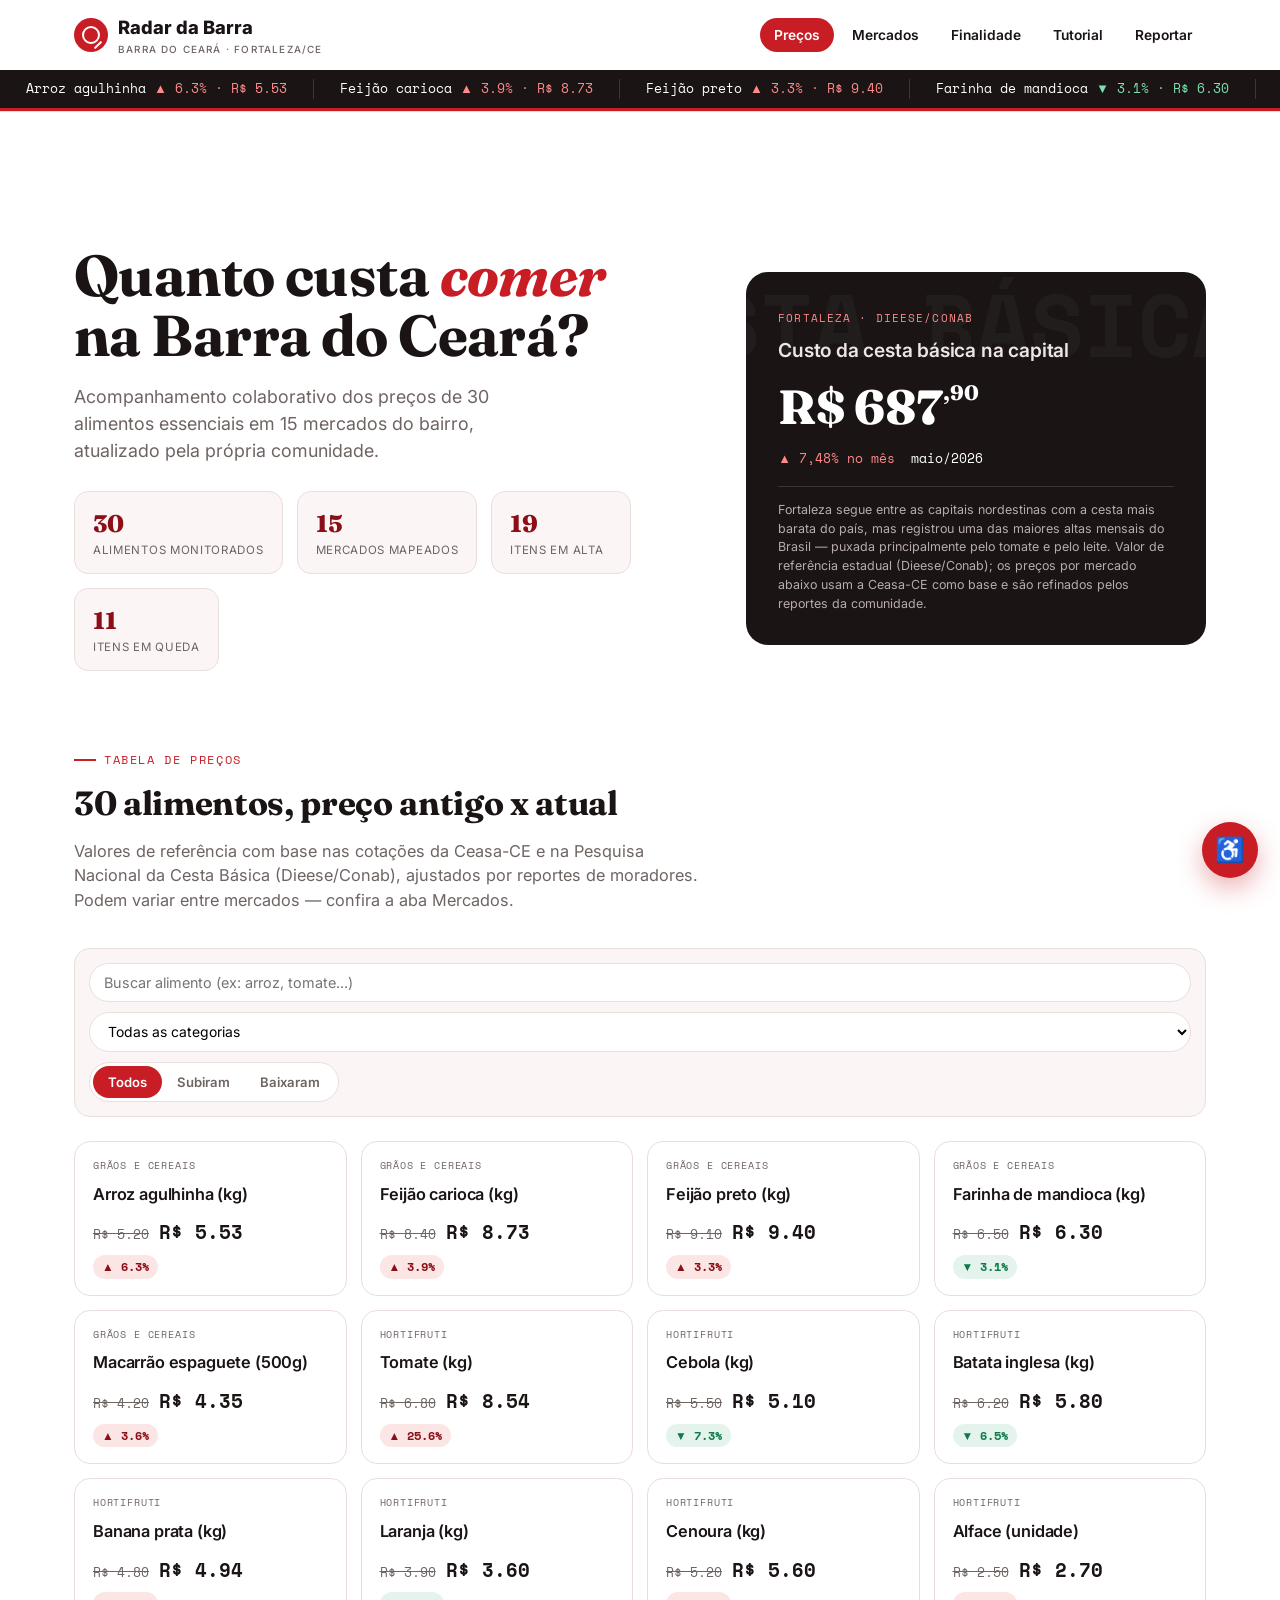
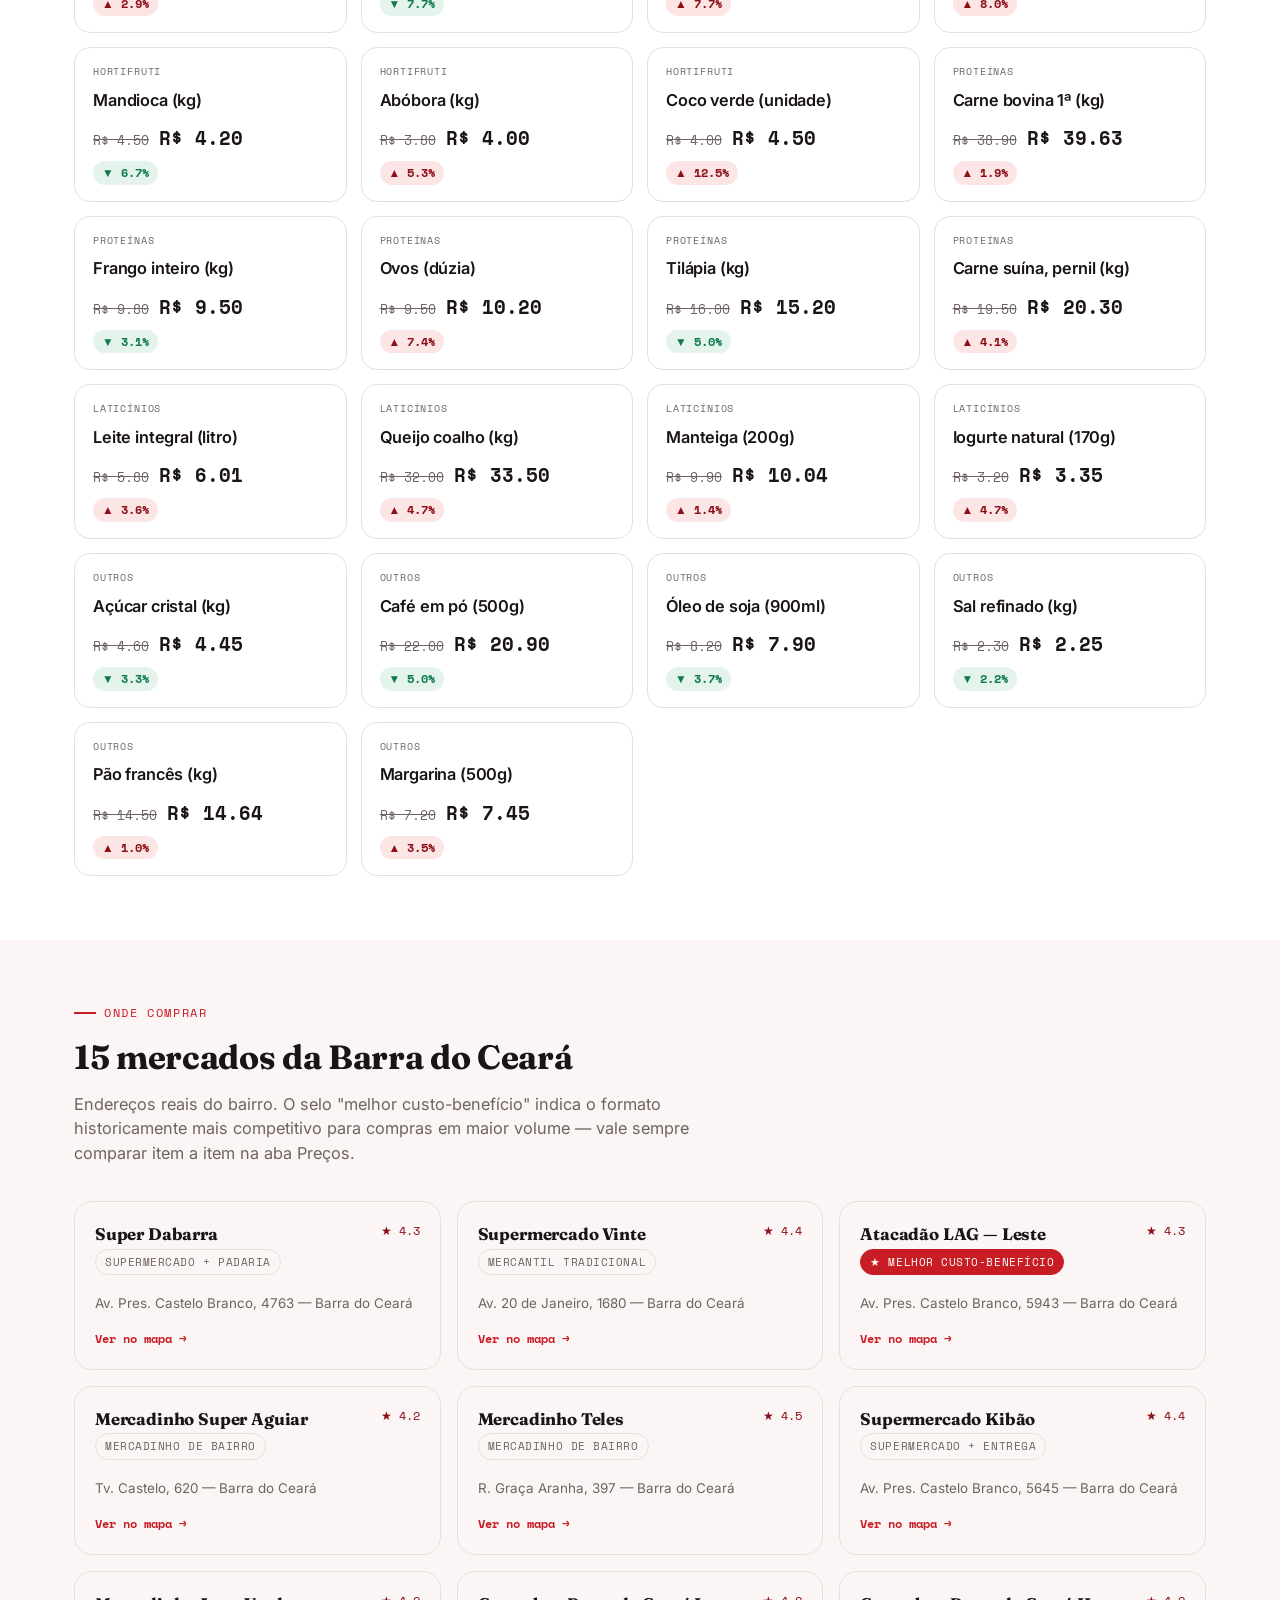
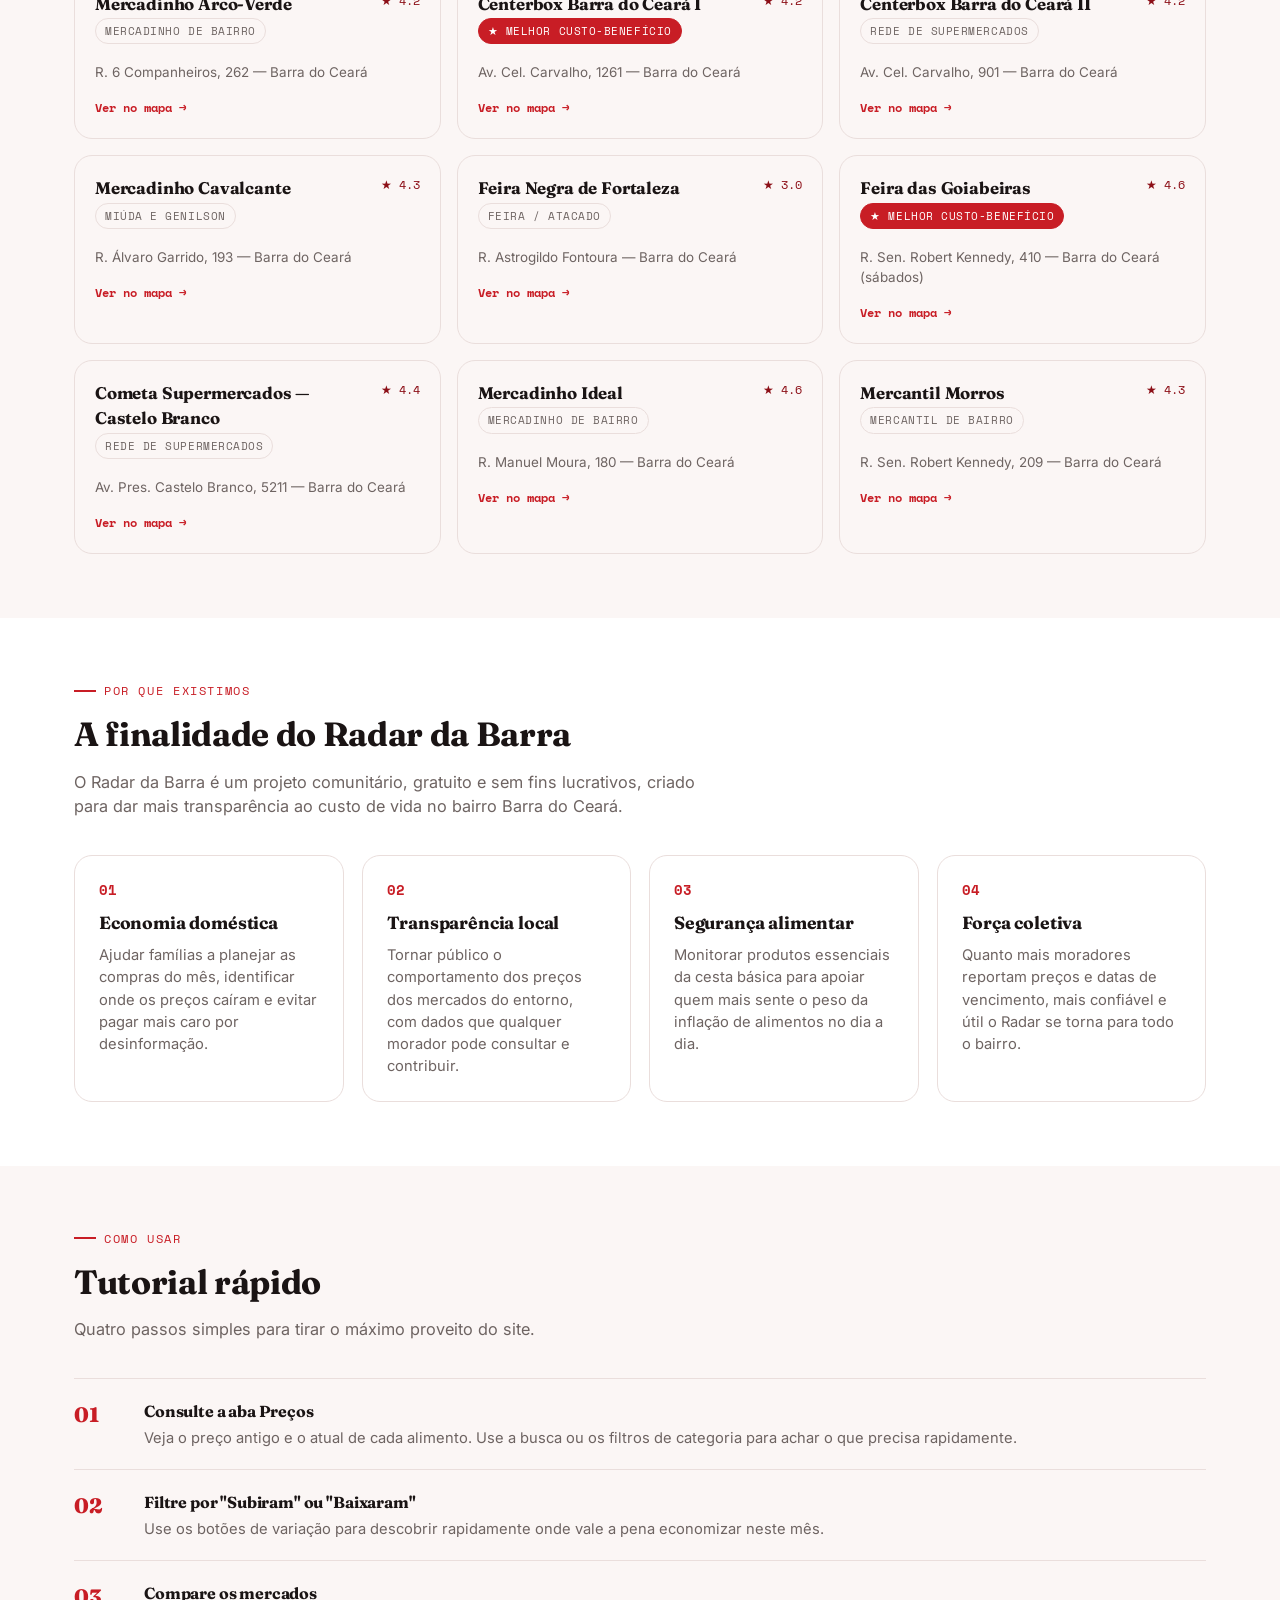
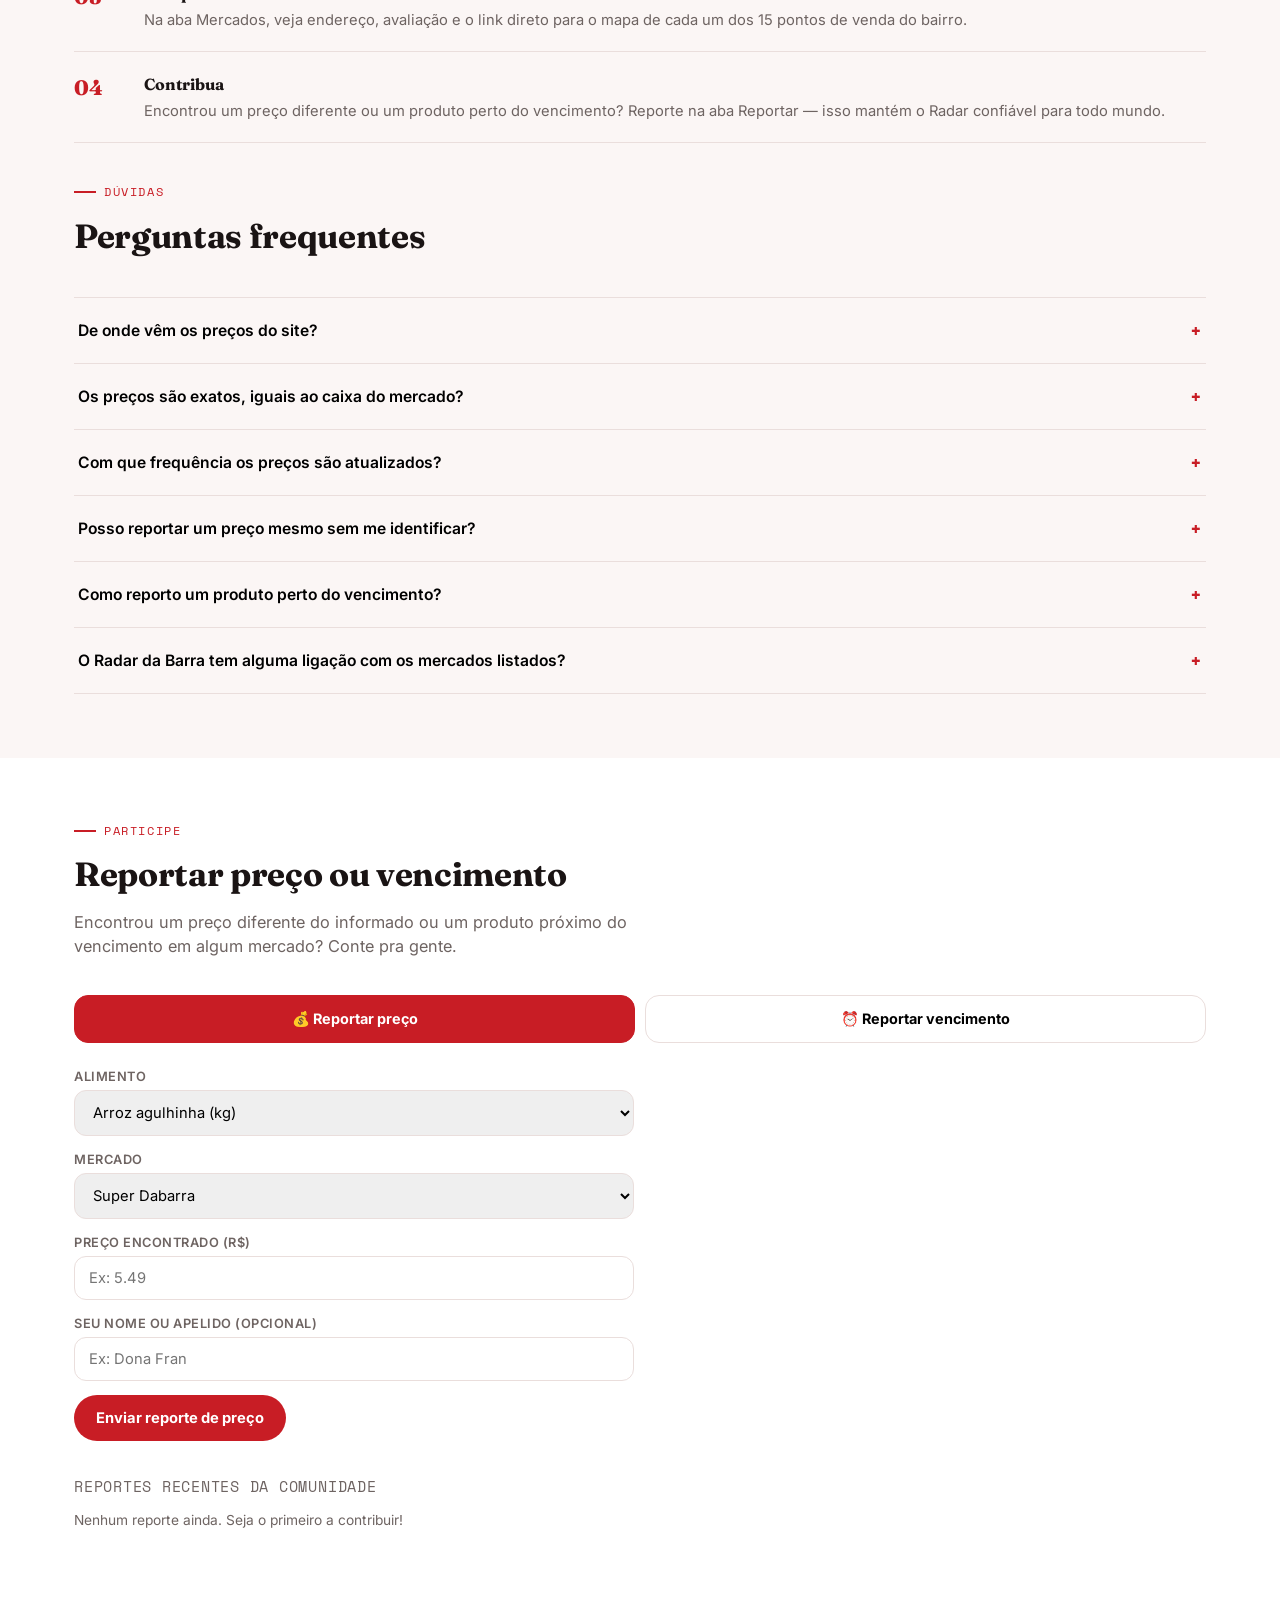
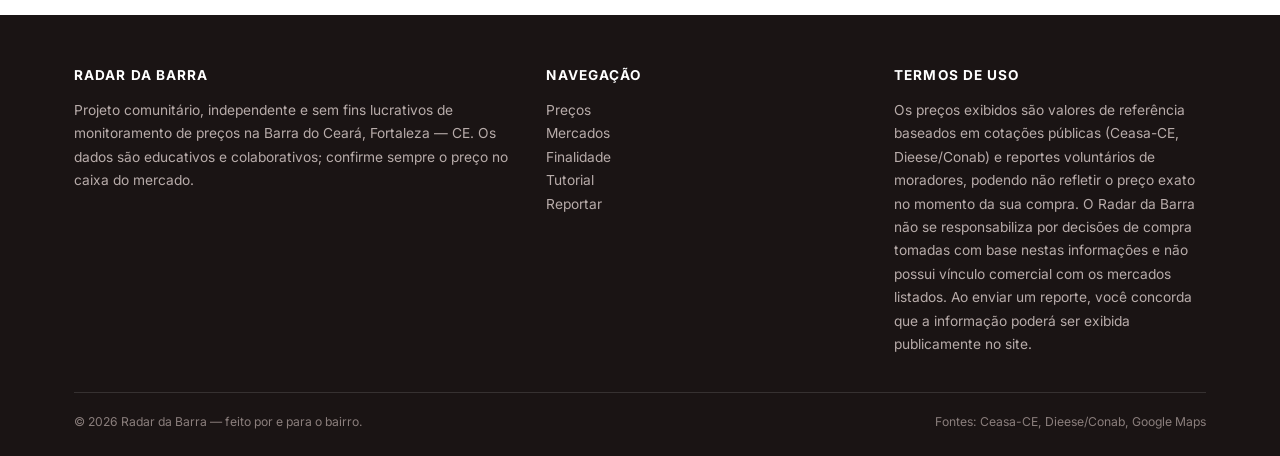
==== commit cbfa5014: "Update print statement from 'Hello' to 'Goodbye'" ====
--- a/index.html
+++ b/index.html
@@ -272,6 +272,91 @@
 /* scroll reveal */
 .reveal{opacity:0; transform:translateY(18px); transition:opacity .6s ease, transform .6s ease;}
 .reveal.show{opacity:1; transform:translateY(0);}
+
+/* ===== ACESSIBILIDADE — botão e painel ===== */
+.a11y-btn{
+  position:fixed; bottom:22px; right:22px; z-index:900;
+  width:56px; height:56px; border-radius:50%; border:none; cursor:pointer;
+  background:var(--red); color:var(--white); font-size:1.5rem;
+  display:flex; align-items:center; justify-content:center;
+  box-shadow:0 10px 26px rgba(200,29,37,.35);
+  transition:transform .2s, background .2s;
+}
+.a11y-btn:hover{transform:scale(1.06); background:var(--red-dark);}
+.a11y-btn:focus-visible{outline:3px solid var(--ink); outline-offset:3px;}
+
+.a11y-panel{
+  position:fixed; bottom:88px; right:22px; z-index:900; width:300px; max-width:calc(100vw - 36px);
+  background:var(--white); border:1px solid var(--line); border-radius:20px;
+  box-shadow:0 20px 50px rgba(0,0,0,.18); padding:18px;
+  transform:translateY(12px) scale(.97); opacity:0; pointer-events:none; transition:.18s ease;
+}
+.a11y-panel.open{transform:translateY(0) scale(1); opacity:1; pointer-events:auto;}
+.a11y-panel h3{font-size:1rem; font-family:'Inter'; font-weight:800; margin-bottom:2px;}
+.a11y-panel .sub{font-size:.76rem; color:var(--gray); margin-bottom:14px;}
+.a11y-close{
+  position:absolute; top:14px; right:14px; background:none; border:none; font-size:1.1rem;
+  cursor:pointer; color:var(--gray); line-height:1;
+}
+.a11y-group{margin-bottom:14px;}
+.a11y-group .label-row{display:flex; justify-content:space-between; align-items:center; margin-bottom:8px;}
+.a11y-group .label-row span{font-size:.78rem; font-weight:700; text-transform:uppercase; letter-spacing:.03em; color:var(--gray);}
+.a11y-stepper{display:flex; align-items:center; gap:8px;}
+.a11y-stepper button{
+  width:30px; height:30px; border-radius:8px; border:1px solid var(--line); background:var(--off);
+  font-family:'Space Mono'; font-weight:700; cursor:pointer; font-size:1rem;
+}
+.a11y-stepper button:hover{background:var(--red-soft); border-color:var(--red);}
+.a11y-stepper .val{font-family:'Space Mono'; font-size:.82rem; min-width:40px; text-align:center;}
+.a11y-toggle{
+  display:flex; align-items:center; justify-content:space-between; gap:10px; width:100%;
+  border:1px solid var(--line); border-radius:12px; padding:9px 12px; background:var(--white);
+  cursor:pointer; font-family:'Inter'; font-size:.84rem; font-weight:600; margin-bottom:8px; text-align:left;
+}
+.a11y-toggle:hover{border-color:var(--red);}
+.a11y-toggle.active{background:var(--red); color:var(--white); border-color:var(--red);}
+.a11y-toggle .sw{
+  width:34px; height:19px; border-radius:100px; background:var(--line); position:relative; flex-shrink:0; transition:.15s;
+}
+.a11y-toggle .sw::after{
+  content:''; position:absolute; top:2px; left:2px; width:15px; height:15px; border-radius:50%; background:var(--white); transition:.15s;
+}
+.a11y-toggle.active .sw{background:var(--ink);}
+.a11y-toggle.active .sw::after{transform:translateX(15px);}
+.a11y-reset{
+  width:100%; margin-top:4px; background:none; border:1px dashed var(--line); border-radius:10px;
+  padding:9px; font-family:'Inter'; font-size:.8rem; font-weight:700; color:var(--gray); cursor:pointer;
+}
+.a11y-reset:hover{color:var(--red); border-color:var(--red);}
+
+/* ---- Estados aplicados ao body ---- */
+body.a11y-contrast{background:#000 !important; color:#FFF200 !important;}
+body.a11y-contrast .price-card, body.a11y-contrast .market-card, body.a11y-contrast .pillar,
+body.a11y-contrast .stat-pill, body.a11y-contrast .basket-card, body.a11y-contrast .step,
+body.a11y-contrast .filters, body.a11y-contrast header, body.a11y-contrast .ticker-wrap,
+body.a11y-contrast footer, body.a11y-contrast .a11y-panel{
+  background:#000 !important; color:#FFF200 !important; border-color:#FFF200 !important;
+}
+body.a11y-contrast .alt{background:#000 !important;}
+body.a11y-contrast a, body.a11y-contrast h1, body.a11y-contrast h2, body.a11y-contrast h3, body.a11y-contrast h4,
+body.a11y-contrast .price-new, body.a11y-contrast .basket-price, body.a11y-contrast .logo,
+body.a11y-contrast .gray, body.a11y-contrast p, body.a11y-contrast span, body.a11y-contrast li{color:#FFF200 !important;}
+body.a11y-contrast .badge, body.a11y-contrast .submit-btn, body.a11y-contrast nav button.active,
+body.a11y-contrast .a11y-btn{background:#FFF200 !important; color:#000 !important; border-color:#FFF200 !important;}
+body.a11y-contrast input, body.a11y-contrast select, body.a11y-contrast textarea{background:#111 !important; color:#FFF200 !important; border-color:#FFF200 !important;}
+
+body.a11y-underline a{text-decoration:underline !important; text-underline-offset:3px;}
+body.a11y-dyslexia, body.a11y-dyslexia *{font-family:'Comic Sans MS', 'Comic Sans', cursive, sans-serif !important; letter-spacing:.01em !important;}
+body.a11y-bigcursor, body.a11y-bigcursor *{cursor:url('data:image/svg+xml;utf8,<svg xmlns="http://www.w3.org/2000/svg" width="40" height="40" viewBox="0 0 24 24"><path d="M2 2 L2 20 L7 16 L10 22 L13 21 L10 15 L16 15 Z" fill="black" stroke="white" stroke-width="1.5"/></svg>') 4 4, auto !important;}
+body.a11y-pause *, body.a11y-pause *::before, body.a11y-pause *::after{
+  animation-play-state:paused !important; transition:none !important; scroll-behavior:auto !important;
+}
+body.a11y-reading-guide{position:relative;}
+#readingGuide{
+  position:fixed; left:0; right:0; height:36px; background:rgba(200,29,37,.14); border-top:2px solid var(--red);
+  border-bottom:2px solid var(--red); z-index:850; pointer-events:none; display:none;
+}
+body.a11y-reading-guide #readingGuide{display:block;}
 </style>
 </head>
 <body>
@@ -528,6 +613,37 @@
     </div>
   </div>
 </footer>
+
+<div id="readingGuide"></div>
+
+<button class="a11y-btn" id="a11yBtn" aria-label="Abrir opções de acessibilidade" aria-expanded="false">♿</button>
+
+<div class="a11y-panel" id="a11yPanel" role="dialog" aria-label="Opções de acessibilidade">
+  <button class="a11y-close" id="a11yCloseBtn" aria-label="Fechar painel de acessibilidade">✕</button>
+  <h3>Acessibilidade</h3>
+  <div class="sub">Ajuste o site do seu jeito.</div>
+
+  <div class="a11y-group">
+    <div class="label-row"><span>Tamanho da fonte</span></div>
+    <div class="a11y-stepper">
+      <button id="fontMinus" aria-label="Diminuir fonte">A−</button>
+      <span class="val" id="fontVal">100%</span>
+      <button id="fontPlus" aria-label="Aumentar fonte">A+</button>
+    </div>
+  </div>
+
+  <div class="a11y-group">
+    <button class="a11y-toggle" id="toggleContrast"><span>Alto contraste</span><span class="sw"></span></button>
+    <button class="a11y-toggle" id="toggleUnderline"><span>Sublinhar links</span><span class="sw"></span></button>
+    <button class="a11y-toggle" id="toggleDyslexia"><span>Fonte para dislexia</span><span class="sw"></span></button>
+    <button class="a11y-toggle" id="toggleCursor"><span>Cursor ampliado</span><span class="sw"></span></button>
+    <button class="a11y-toggle" id="togglePause"><span>Pausar animações</span><span class="sw"></span></button>
+    <button class="a11y-toggle" id="toggleGuide"><span>Guia de leitura</span><span class="sw"></span></button>
+    <button class="a11y-toggle" id="toggleSpeech"><span>Ler texto selecionado</span><span class="sw"></span></button>
+  </div>
+
+  <button class="a11y-reset" id="a11yReset">Restaurar padrão</button>
+</div>
 
 <script>
 /* ===================== DADOS ===================== */
@@ -774,6 +890,87 @@
 },{threshold:.12});
 document.querySelectorAll('.reveal').forEach(el=>revealObs.observe(el));
 
+/* ===================== ACESSIBILIDADE ===================== */
+const a11yBtn = document.getElementById('a11yBtn');
+const a11yPanel = document.getElementById('a11yPanel');
+const a11yCloseBtn = document.getElementById('a11yCloseBtn');
+
+function loadA11y(){
+  try{ return JSON.parse(localStorage.getItem('radarBarraA11y')||'{}'); }catch(e){ return {}; }
+}
+function saveA11y(state){ localStorage.setItem('radarBarraA11y', JSON.stringify(state)); }
+
+let a11y = Object.assign({fontStep:0, contrast:false, underline:false, dyslexia:false, cursor:false, pause:false, guide:false, speech:false}, loadA11y());
+
+const toggles = {
+  contrast:{id:'toggleContrast', cls:'a11y-contrast'},
+  underline:{id:'toggleUnderline', cls:'a11y-underline'},
+  dyslexia:{id:'toggleDyslexia', cls:'a11y-dyslexia'},
+  cursor:{id:'toggleCursor', cls:'a11y-bigcursor'},
+  pause:{id:'togglePause', cls:'a11y-pause'},
+  guide:{id:'toggleGuide', cls:'a11y-reading-guide'},
+};
+
+function applyA11y(){
+  document.getElementById('fontVal').textContent = (100 + a11y.fontStep*10) + '%';
+  document.documentElement.style.fontSize = (100 + a11y.fontStep*10) + '%';
+  Object.keys(toggles).forEach(key=>{
+    const t = toggles[key];
+    document.body.classList.toggle(t.cls, !!a11y[key]);
+    document.getElementById(t.id).classList.toggle('active', !!a11y[key]);
+  });
+  document.getElementById('toggleSpeech').classList.toggle('active', !!a11y.speech);
+  saveA11y(a11y);
+}
+
+document.getElementById('fontPlus').addEventListener('click', ()=>{ if(a11y.fontStep<5){ a11y.fontStep++; applyA11y(); } });
+document.getElementById('fontMinus').addEventListener('click', ()=>{ if(a11y.fontStep>-3){ a11y.fontStep--; applyA11y(); } });
+
+Object.keys(toggles).forEach(key=>{
+  document.getElementById(toggles[key].id).addEventListener('click', ()=>{ a11y[key] = !a11y[key]; applyA11y(); });
+});
+
+document.getElementById('toggleSpeech').addEventListener('click', ()=>{
+  a11y.speech = !a11y.speech; applyA11y();
+});
+document.addEventListener('mouseup', ()=>{
+  if(!a11y.speech) return;
+  const text = window.getSelection().toString().trim();
+  if(text && 'speechSynthesis' in window){
+    window.speechSynthesis.cancel();
+    const utter = new SpeechSynthesisUtterance(text);
+    utter.lang = 'pt-BR';
+    window.speechSynthesis.speak(utter);
+  }
+});
+
+const readingGuide = document.getElementById('readingGuide');
+document.addEventListener('mousemove', e=>{
+  if(a11y.guide){ readingGuide.style.top = (e.clientY - 18) + 'px'; }
+});
+
+document.getElementById('a11yReset').addEventListener('click', ()=>{
+  a11y = {fontStep:0, contrast:false, underline:false, dyslexia:false, cursor:false, pause:false, guide:false, speech:false};
+  applyA11y();
+});
+
+a11yBtn.addEventListener('click', ()=>{
+  const open = a11yPanel.classList.toggle('open');
+  a11yBtn.setAttribute('aria-expanded', open);
+});
+a11yCloseBtn.addEventListener('click', ()=>{
+  a11yPanel.classList.remove('open');
+  a11yBtn.setAttribute('aria-expanded','false');
+});
+document.addEventListener('click', e=>{
+  if(!a11yPanel.contains(e.target) && !a11yBtn.contains(e.target)){ a11yPanel.classList.remove('open'); a11yBtn.setAttribute('aria-expanded','false'); }
+});
+document.addEventListener('keydown', e=>{
+  if(e.key==='Escape'){ a11yPanel.classList.remove('open'); a11yBtn.setAttribute('aria-expanded','false'); }
+});
+
+applyA11y();
+
 /* ===================== INIT ===================== */
 updateCounts();
 renderPrices();
@@ -783,4 +980,4 @@
 renderReports();
 </script>
 </body>
-</html>+</html>
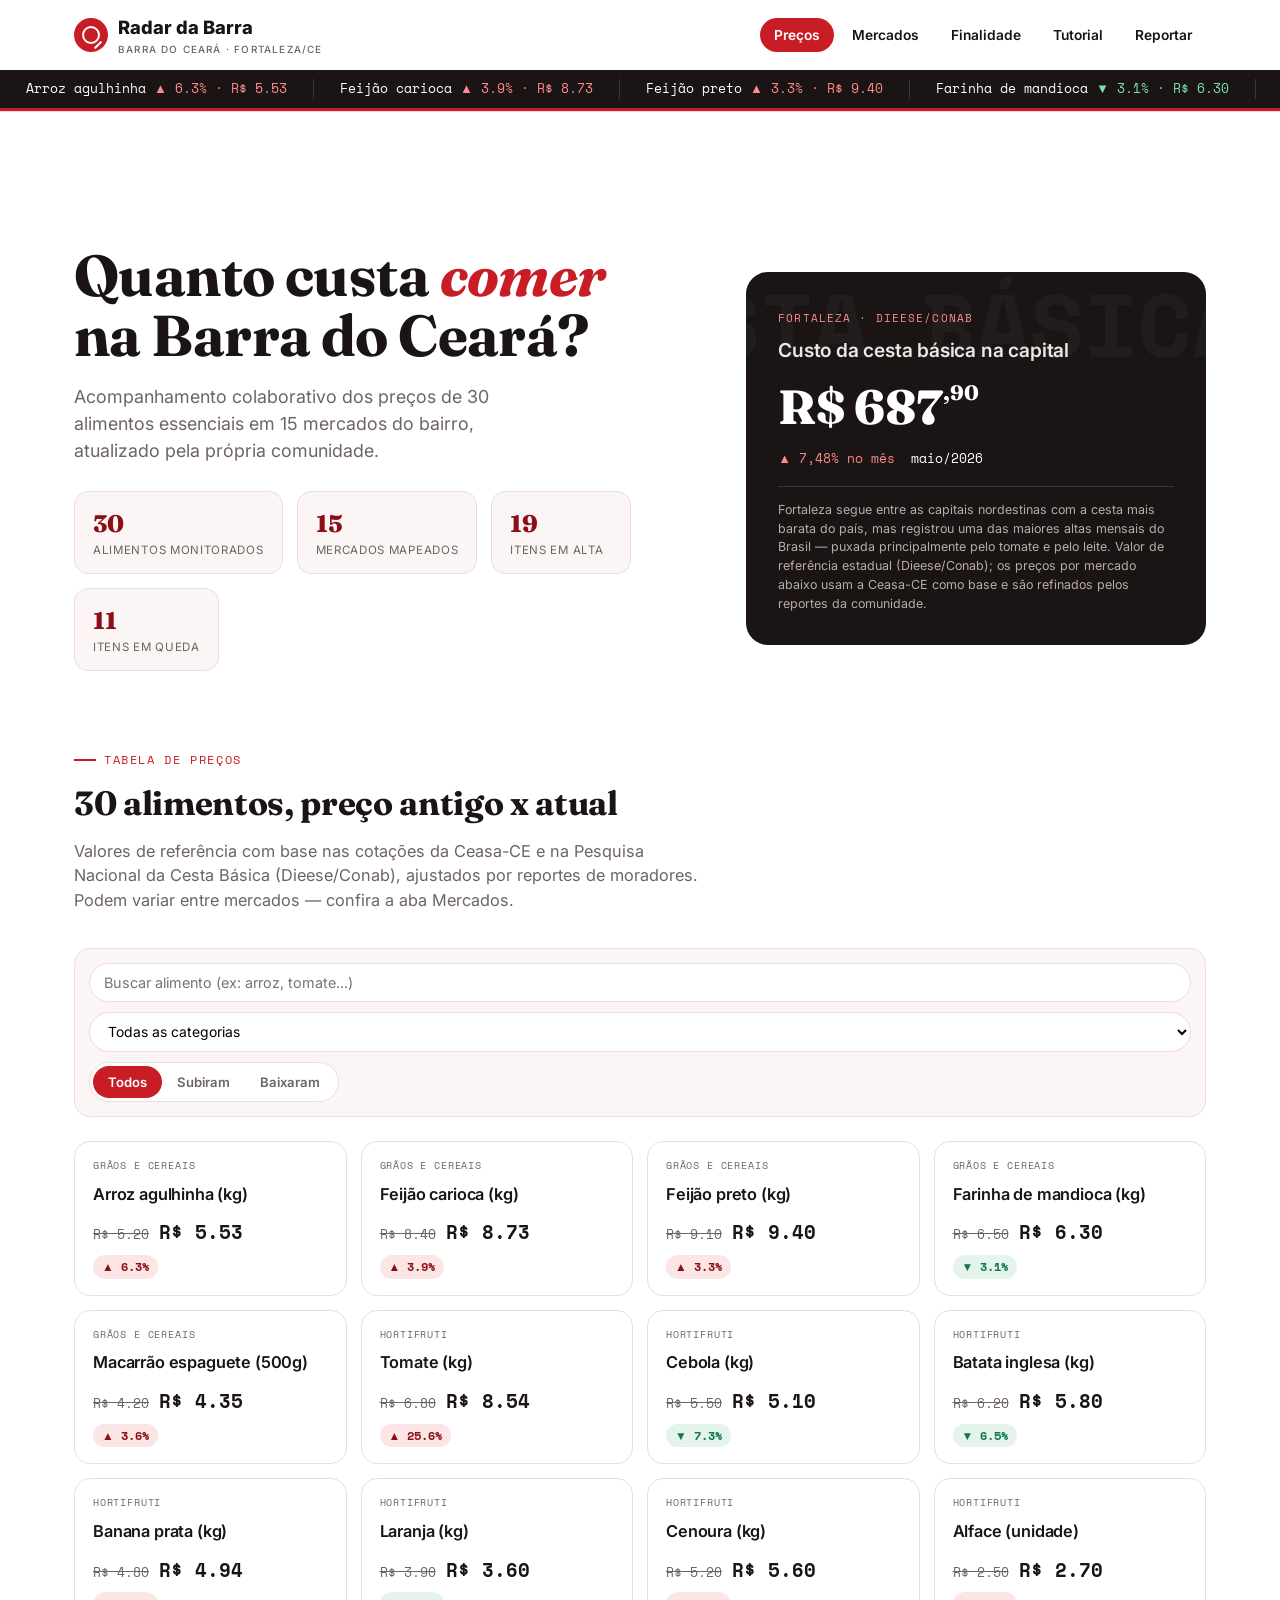
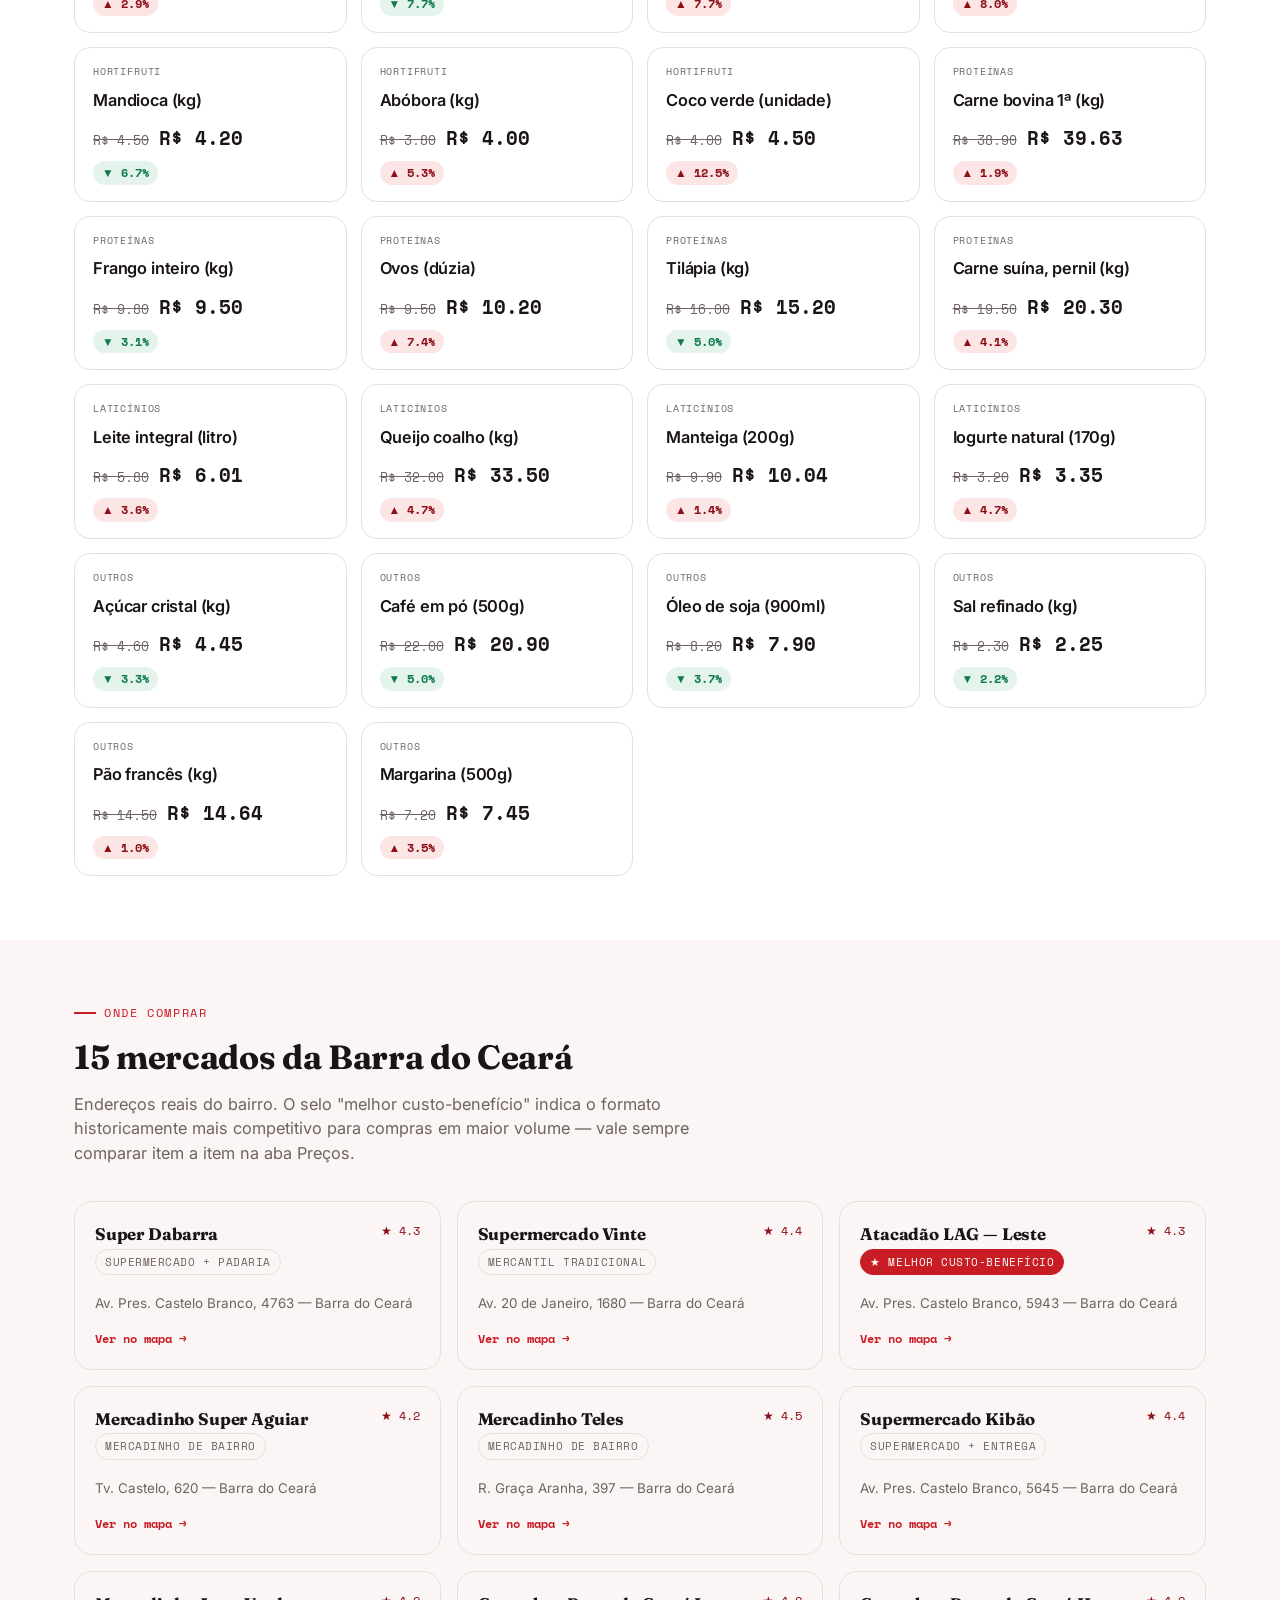
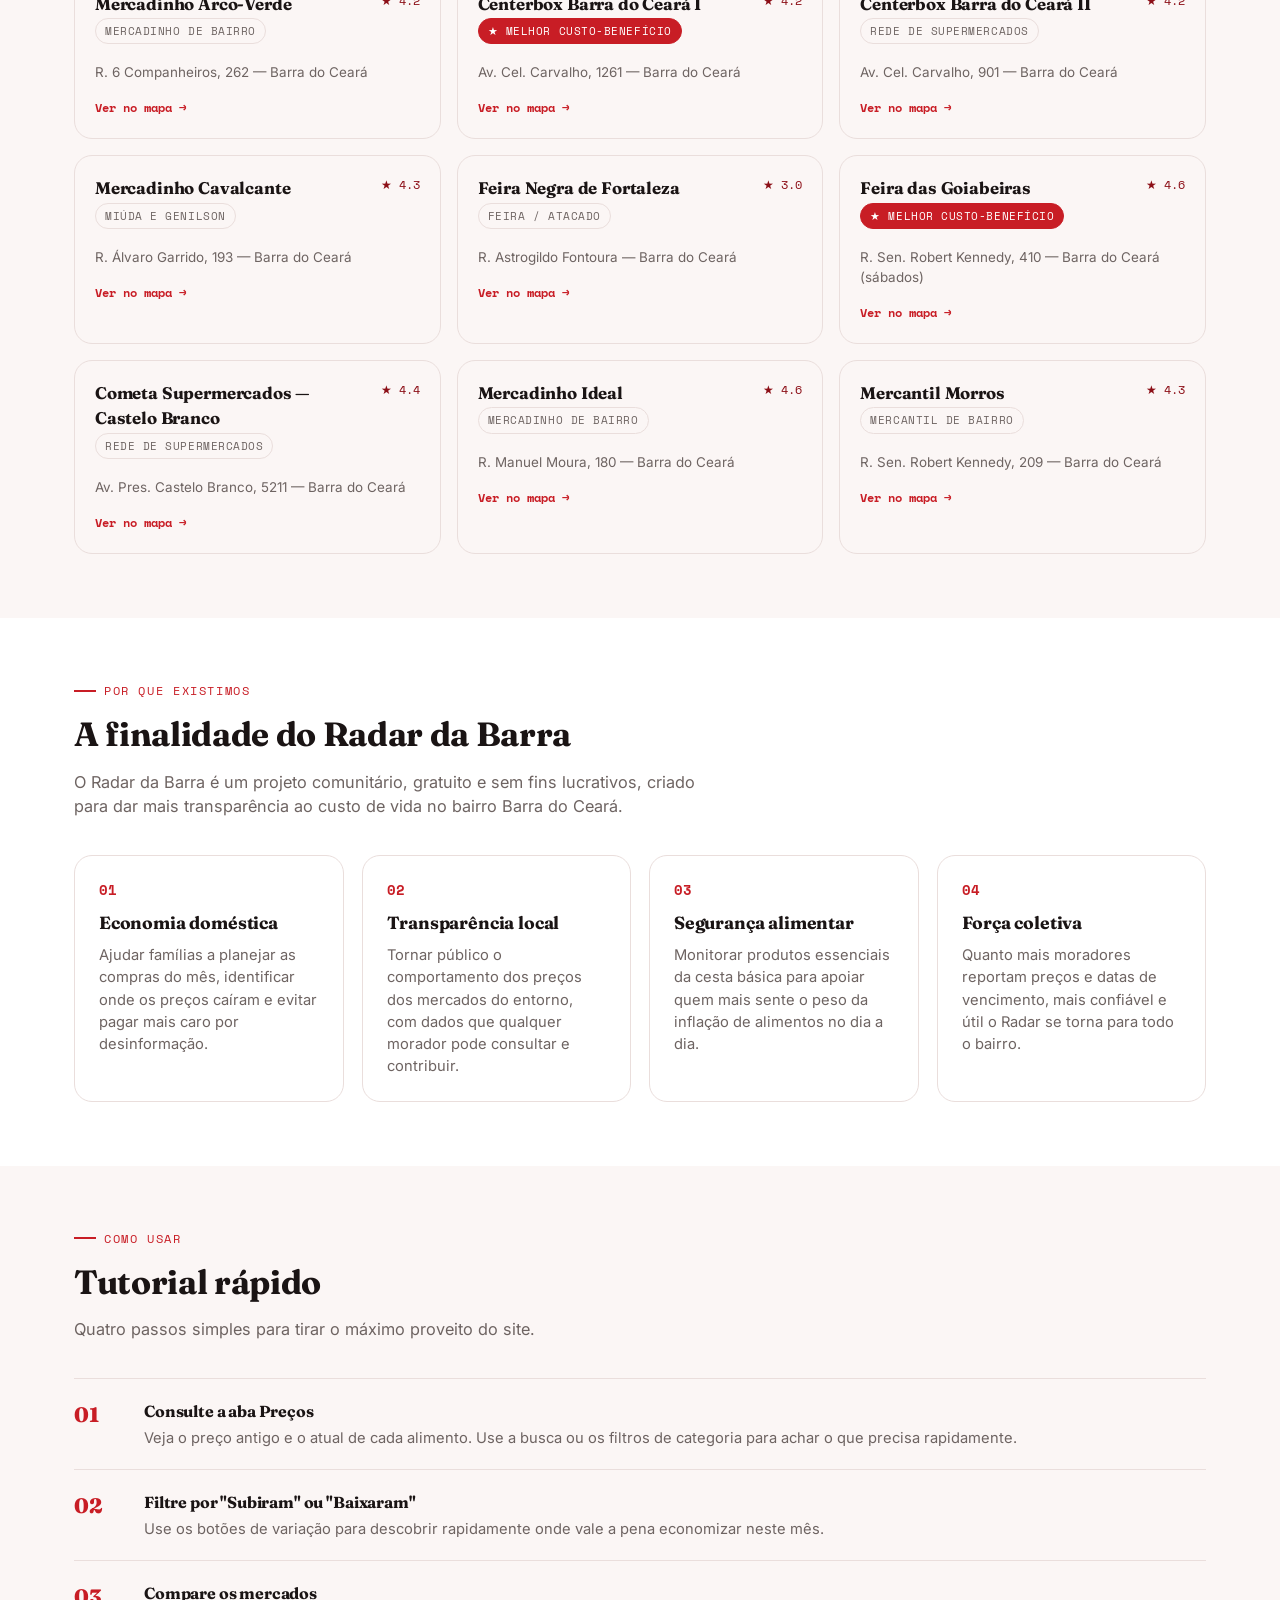
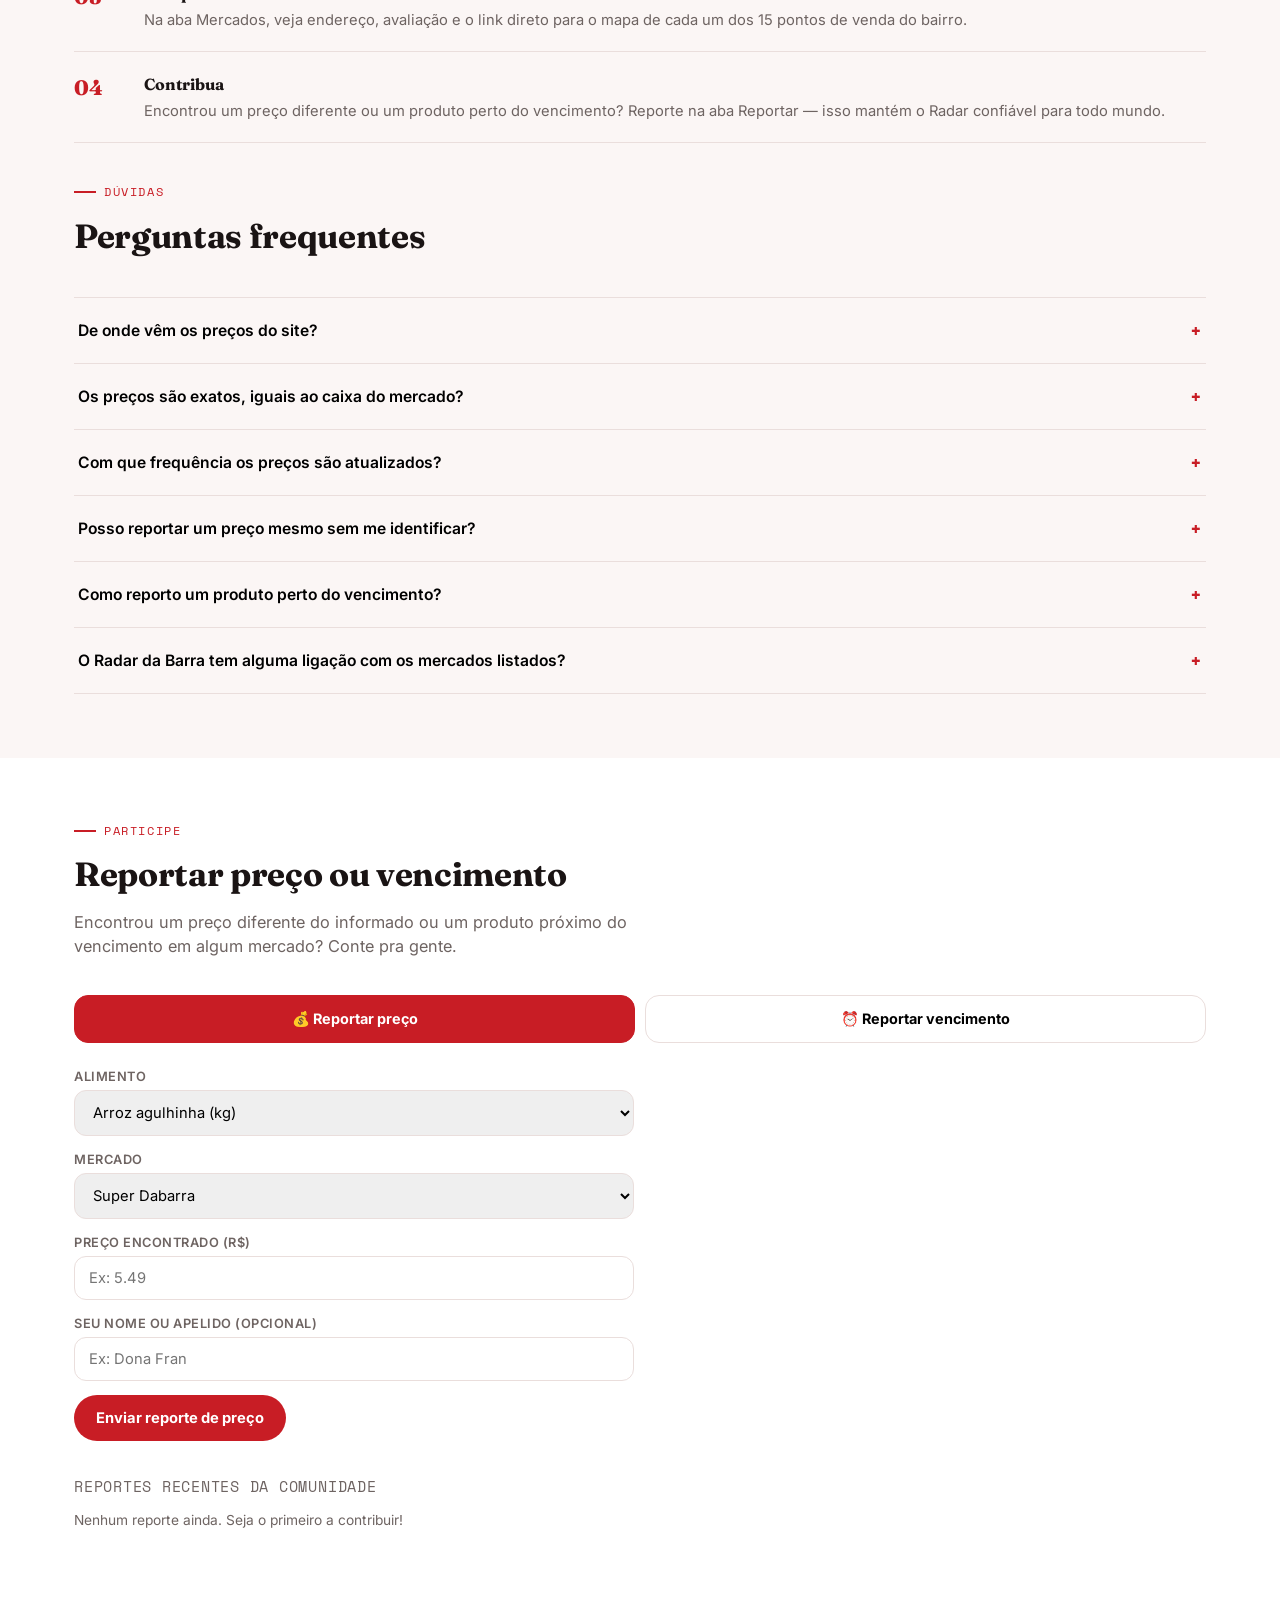
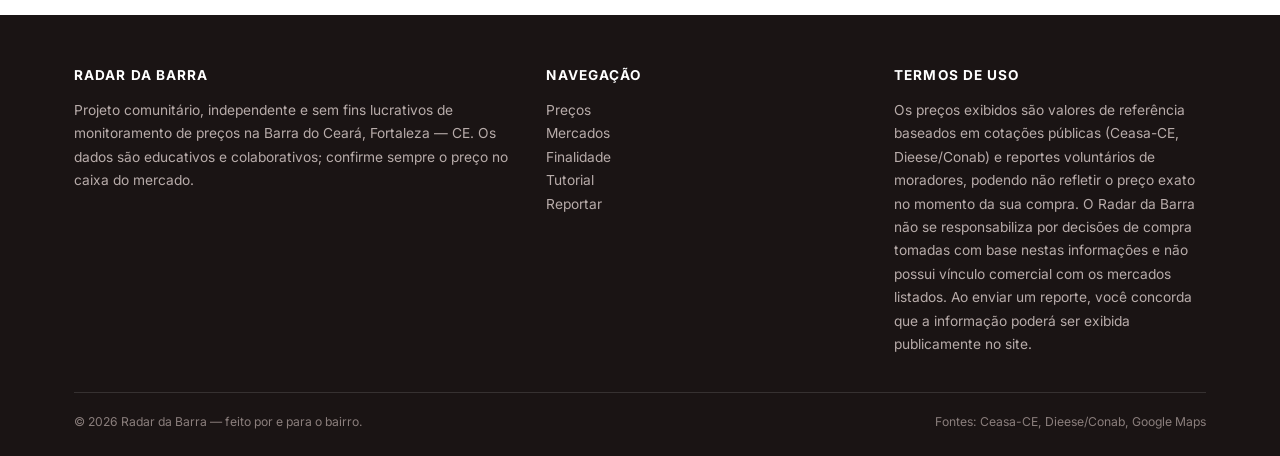
==== commit 02eb6913: "Add files via upload" ====
--- a/index.html
+++ b/index.html
@@ -272,91 +272,6 @@
 /* scroll reveal */
 .reveal{opacity:0; transform:translateY(18px); transition:opacity .6s ease, transform .6s ease;}
 .reveal.show{opacity:1; transform:translateY(0);}
-
-/* ===== ACESSIBILIDADE — botão e painel ===== */
-.a11y-btn{
-  position:fixed; bottom:22px; right:22px; z-index:900;
-  width:56px; height:56px; border-radius:50%; border:none; cursor:pointer;
-  background:var(--red); color:var(--white); font-size:1.5rem;
-  display:flex; align-items:center; justify-content:center;
-  box-shadow:0 10px 26px rgba(200,29,37,.35);
-  transition:transform .2s, background .2s;
-}
-.a11y-btn:hover{transform:scale(1.06); background:var(--red-dark);}
-.a11y-btn:focus-visible{outline:3px solid var(--ink); outline-offset:3px;}
-
-.a11y-panel{
-  position:fixed; bottom:88px; right:22px; z-index:900; width:300px; max-width:calc(100vw - 36px);
-  background:var(--white); border:1px solid var(--line); border-radius:20px;
-  box-shadow:0 20px 50px rgba(0,0,0,.18); padding:18px;
-  transform:translateY(12px) scale(.97); opacity:0; pointer-events:none; transition:.18s ease;
-}
-.a11y-panel.open{transform:translateY(0) scale(1); opacity:1; pointer-events:auto;}
-.a11y-panel h3{font-size:1rem; font-family:'Inter'; font-weight:800; margin-bottom:2px;}
-.a11y-panel .sub{font-size:.76rem; color:var(--gray); margin-bottom:14px;}
-.a11y-close{
-  position:absolute; top:14px; right:14px; background:none; border:none; font-size:1.1rem;
-  cursor:pointer; color:var(--gray); line-height:1;
-}
-.a11y-group{margin-bottom:14px;}
-.a11y-group .label-row{display:flex; justify-content:space-between; align-items:center; margin-bottom:8px;}
-.a11y-group .label-row span{font-size:.78rem; font-weight:700; text-transform:uppercase; letter-spacing:.03em; color:var(--gray);}
-.a11y-stepper{display:flex; align-items:center; gap:8px;}
-.a11y-stepper button{
-  width:30px; height:30px; border-radius:8px; border:1px solid var(--line); background:var(--off);
-  font-family:'Space Mono'; font-weight:700; cursor:pointer; font-size:1rem;
-}
-.a11y-stepper button:hover{background:var(--red-soft); border-color:var(--red);}
-.a11y-stepper .val{font-family:'Space Mono'; font-size:.82rem; min-width:40px; text-align:center;}
-.a11y-toggle{
-  display:flex; align-items:center; justify-content:space-between; gap:10px; width:100%;
-  border:1px solid var(--line); border-radius:12px; padding:9px 12px; background:var(--white);
-  cursor:pointer; font-family:'Inter'; font-size:.84rem; font-weight:600; margin-bottom:8px; text-align:left;
-}
-.a11y-toggle:hover{border-color:var(--red);}
-.a11y-toggle.active{background:var(--red); color:var(--white); border-color:var(--red);}
-.a11y-toggle .sw{
-  width:34px; height:19px; border-radius:100px; background:var(--line); position:relative; flex-shrink:0; transition:.15s;
-}
-.a11y-toggle .sw::after{
-  content:''; position:absolute; top:2px; left:2px; width:15px; height:15px; border-radius:50%; background:var(--white); transition:.15s;
-}
-.a11y-toggle.active .sw{background:var(--ink);}
-.a11y-toggle.active .sw::after{transform:translateX(15px);}
-.a11y-reset{
-  width:100%; margin-top:4px; background:none; border:1px dashed var(--line); border-radius:10px;
-  padding:9px; font-family:'Inter'; font-size:.8rem; font-weight:700; color:var(--gray); cursor:pointer;
-}
-.a11y-reset:hover{color:var(--red); border-color:var(--red);}
-
-/* ---- Estados aplicados ao body ---- */
-body.a11y-contrast{background:#000 !important; color:#FFF200 !important;}
-body.a11y-contrast .price-card, body.a11y-contrast .market-card, body.a11y-contrast .pillar,
-body.a11y-contrast .stat-pill, body.a11y-contrast .basket-card, body.a11y-contrast .step,
-body.a11y-contrast .filters, body.a11y-contrast header, body.a11y-contrast .ticker-wrap,
-body.a11y-contrast footer, body.a11y-contrast .a11y-panel{
-  background:#000 !important; color:#FFF200 !important; border-color:#FFF200 !important;
-}
-body.a11y-contrast .alt{background:#000 !important;}
-body.a11y-contrast a, body.a11y-contrast h1, body.a11y-contrast h2, body.a11y-contrast h3, body.a11y-contrast h4,
-body.a11y-contrast .price-new, body.a11y-contrast .basket-price, body.a11y-contrast .logo,
-body.a11y-contrast .gray, body.a11y-contrast p, body.a11y-contrast span, body.a11y-contrast li{color:#FFF200 !important;}
-body.a11y-contrast .badge, body.a11y-contrast .submit-btn, body.a11y-contrast nav button.active,
-body.a11y-contrast .a11y-btn{background:#FFF200 !important; color:#000 !important; border-color:#FFF200 !important;}
-body.a11y-contrast input, body.a11y-contrast select, body.a11y-contrast textarea{background:#111 !important; color:#FFF200 !important; border-color:#FFF200 !important;}
-
-body.a11y-underline a{text-decoration:underline !important; text-underline-offset:3px;}
-body.a11y-dyslexia, body.a11y-dyslexia *{font-family:'Comic Sans MS', 'Comic Sans', cursive, sans-serif !important; letter-spacing:.01em !important;}
-body.a11y-bigcursor, body.a11y-bigcursor *{cursor:url('data:image/svg+xml;utf8,<svg xmlns="http://www.w3.org/2000/svg" width="40" height="40" viewBox="0 0 24 24"><path d="M2 2 L2 20 L7 16 L10 22 L13 21 L10 15 L16 15 Z" fill="black" stroke="white" stroke-width="1.5"/></svg>') 4 4, auto !important;}
-body.a11y-pause *, body.a11y-pause *::before, body.a11y-pause *::after{
-  animation-play-state:paused !important; transition:none !important; scroll-behavior:auto !important;
-}
-body.a11y-reading-guide{position:relative;}
-#readingGuide{
-  position:fixed; left:0; right:0; height:36px; background:rgba(200,29,37,.14); border-top:2px solid var(--red);
-  border-bottom:2px solid var(--red); z-index:850; pointer-events:none; display:none;
-}
-body.a11y-reading-guide #readingGuide{display:block;}
 </style>
 </head>
 <body>
@@ -613,37 +528,6 @@
     </div>
   </div>
 </footer>
-
-<div id="readingGuide"></div>
-
-<button class="a11y-btn" id="a11yBtn" aria-label="Abrir opções de acessibilidade" aria-expanded="false">♿</button>
-
-<div class="a11y-panel" id="a11yPanel" role="dialog" aria-label="Opções de acessibilidade">
-  <button class="a11y-close" id="a11yCloseBtn" aria-label="Fechar painel de acessibilidade">✕</button>
-  <h3>Acessibilidade</h3>
-  <div class="sub">Ajuste o site do seu jeito.</div>
-
-  <div class="a11y-group">
-    <div class="label-row"><span>Tamanho da fonte</span></div>
-    <div class="a11y-stepper">
-      <button id="fontMinus" aria-label="Diminuir fonte">A−</button>
-      <span class="val" id="fontVal">100%</span>
-      <button id="fontPlus" aria-label="Aumentar fonte">A+</button>
-    </div>
-  </div>
-
-  <div class="a11y-group">
-    <button class="a11y-toggle" id="toggleContrast"><span>Alto contraste</span><span class="sw"></span></button>
-    <button class="a11y-toggle" id="toggleUnderline"><span>Sublinhar links</span><span class="sw"></span></button>
-    <button class="a11y-toggle" id="toggleDyslexia"><span>Fonte para dislexia</span><span class="sw"></span></button>
-    <button class="a11y-toggle" id="toggleCursor"><span>Cursor ampliado</span><span class="sw"></span></button>
-    <button class="a11y-toggle" id="togglePause"><span>Pausar animações</span><span class="sw"></span></button>
-    <button class="a11y-toggle" id="toggleGuide"><span>Guia de leitura</span><span class="sw"></span></button>
-    <button class="a11y-toggle" id="toggleSpeech"><span>Ler texto selecionado</span><span class="sw"></span></button>
-  </div>
-
-  <button class="a11y-reset" id="a11yReset">Restaurar padrão</button>
-</div>
 
 <script>
 /* ===================== DADOS ===================== */
@@ -890,87 +774,6 @@
 },{threshold:.12});
 document.querySelectorAll('.reveal').forEach(el=>revealObs.observe(el));
 
-/* ===================== ACESSIBILIDADE ===================== */
-const a11yBtn = document.getElementById('a11yBtn');
-const a11yPanel = document.getElementById('a11yPanel');
-const a11yCloseBtn = document.getElementById('a11yCloseBtn');
-
-function loadA11y(){
-  try{ return JSON.parse(localStorage.getItem('radarBarraA11y')||'{}'); }catch(e){ return {}; }
-}
-function saveA11y(state){ localStorage.setItem('radarBarraA11y', JSON.stringify(state)); }
-
-let a11y = Object.assign({fontStep:0, contrast:false, underline:false, dyslexia:false, cursor:false, pause:false, guide:false, speech:false}, loadA11y());
-
-const toggles = {
-  contrast:{id:'toggleContrast', cls:'a11y-contrast'},
-  underline:{id:'toggleUnderline', cls:'a11y-underline'},
-  dyslexia:{id:'toggleDyslexia', cls:'a11y-dyslexia'},
-  cursor:{id:'toggleCursor', cls:'a11y-bigcursor'},
-  pause:{id:'togglePause', cls:'a11y-pause'},
-  guide:{id:'toggleGuide', cls:'a11y-reading-guide'},
-};
-
-function applyA11y(){
-  document.getElementById('fontVal').textContent = (100 + a11y.fontStep*10) + '%';
-  document.documentElement.style.fontSize = (100 + a11y.fontStep*10) + '%';
-  Object.keys(toggles).forEach(key=>{
-    const t = toggles[key];
-    document.body.classList.toggle(t.cls, !!a11y[key]);
-    document.getElementById(t.id).classList.toggle('active', !!a11y[key]);
-  });
-  document.getElementById('toggleSpeech').classList.toggle('active', !!a11y.speech);
-  saveA11y(a11y);
-}
-
-document.getElementById('fontPlus').addEventListener('click', ()=>{ if(a11y.fontStep<5){ a11y.fontStep++; applyA11y(); } });
-document.getElementById('fontMinus').addEventListener('click', ()=>{ if(a11y.fontStep>-3){ a11y.fontStep--; applyA11y(); } });
-
-Object.keys(toggles).forEach(key=>{
-  document.getElementById(toggles[key].id).addEventListener('click', ()=>{ a11y[key] = !a11y[key]; applyA11y(); });
-});
-
-document.getElementById('toggleSpeech').addEventListener('click', ()=>{
-  a11y.speech = !a11y.speech; applyA11y();
-});
-document.addEventListener('mouseup', ()=>{
-  if(!a11y.speech) return;
-  const text = window.getSelection().toString().trim();
-  if(text && 'speechSynthesis' in window){
-    window.speechSynthesis.cancel();
-    const utter = new SpeechSynthesisUtterance(text);
-    utter.lang = 'pt-BR';
-    window.speechSynthesis.speak(utter);
-  }
-});
-
-const readingGuide = document.getElementById('readingGuide');
-document.addEventListener('mousemove', e=>{
-  if(a11y.guide){ readingGuide.style.top = (e.clientY - 18) + 'px'; }
-});
-
-document.getElementById('a11yReset').addEventListener('click', ()=>{
-  a11y = {fontStep:0, contrast:false, underline:false, dyslexia:false, cursor:false, pause:false, guide:false, speech:false};
-  applyA11y();
-});
-
-a11yBtn.addEventListener('click', ()=>{
-  const open = a11yPanel.classList.toggle('open');
-  a11yBtn.setAttribute('aria-expanded', open);
-});
-a11yCloseBtn.addEventListener('click', ()=>{
-  a11yPanel.classList.remove('open');
-  a11yBtn.setAttribute('aria-expanded','false');
-});
-document.addEventListener('click', e=>{
-  if(!a11yPanel.contains(e.target) && !a11yBtn.contains(e.target)){ a11yPanel.classList.remove('open'); a11yBtn.setAttribute('aria-expanded','false'); }
-});
-document.addEventListener('keydown', e=>{
-  if(e.key==='Escape'){ a11yPanel.classList.remove('open'); a11yBtn.setAttribute('aria-expanded','false'); }
-});
-
-applyA11y();
-
 /* ===================== INIT ===================== */
 updateCounts();
 renderPrices();
@@ -980,4 +783,4 @@
 renderReports();
 </script>
 </body>
-</html>
+</html>
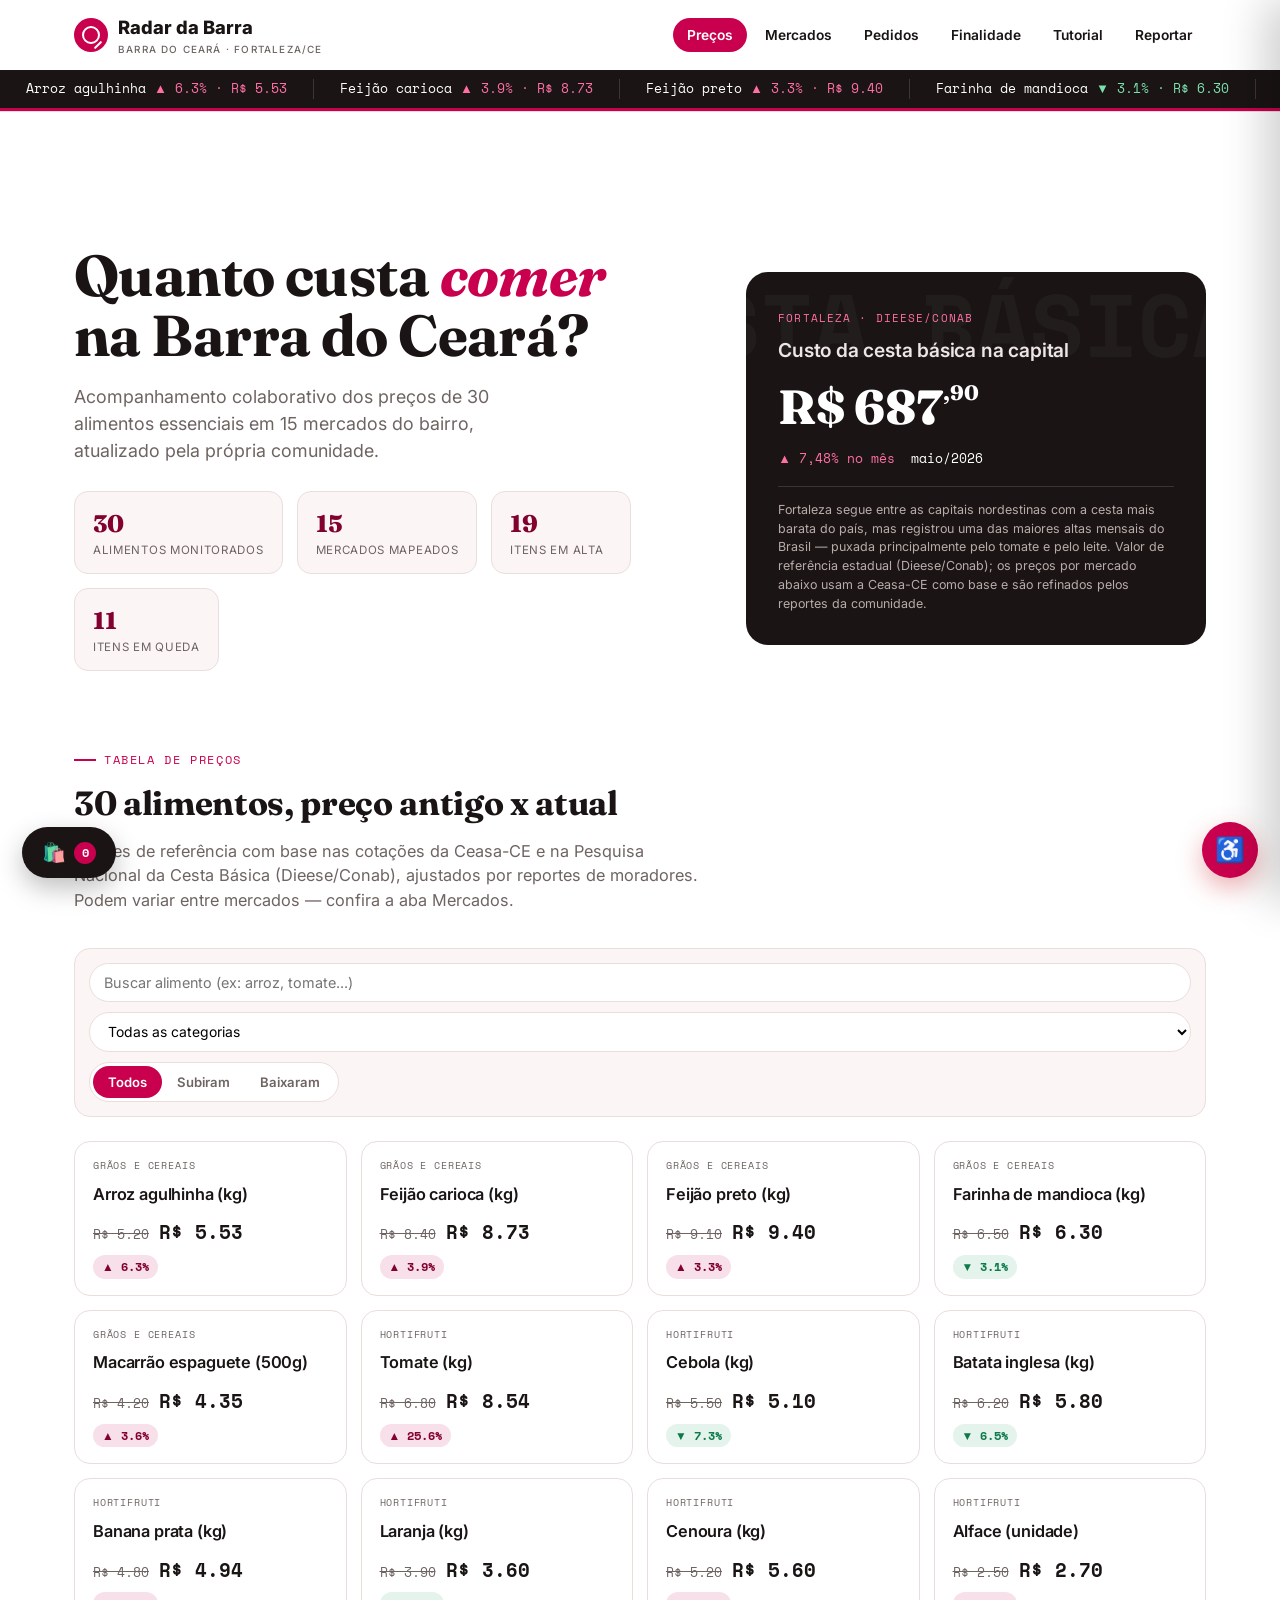
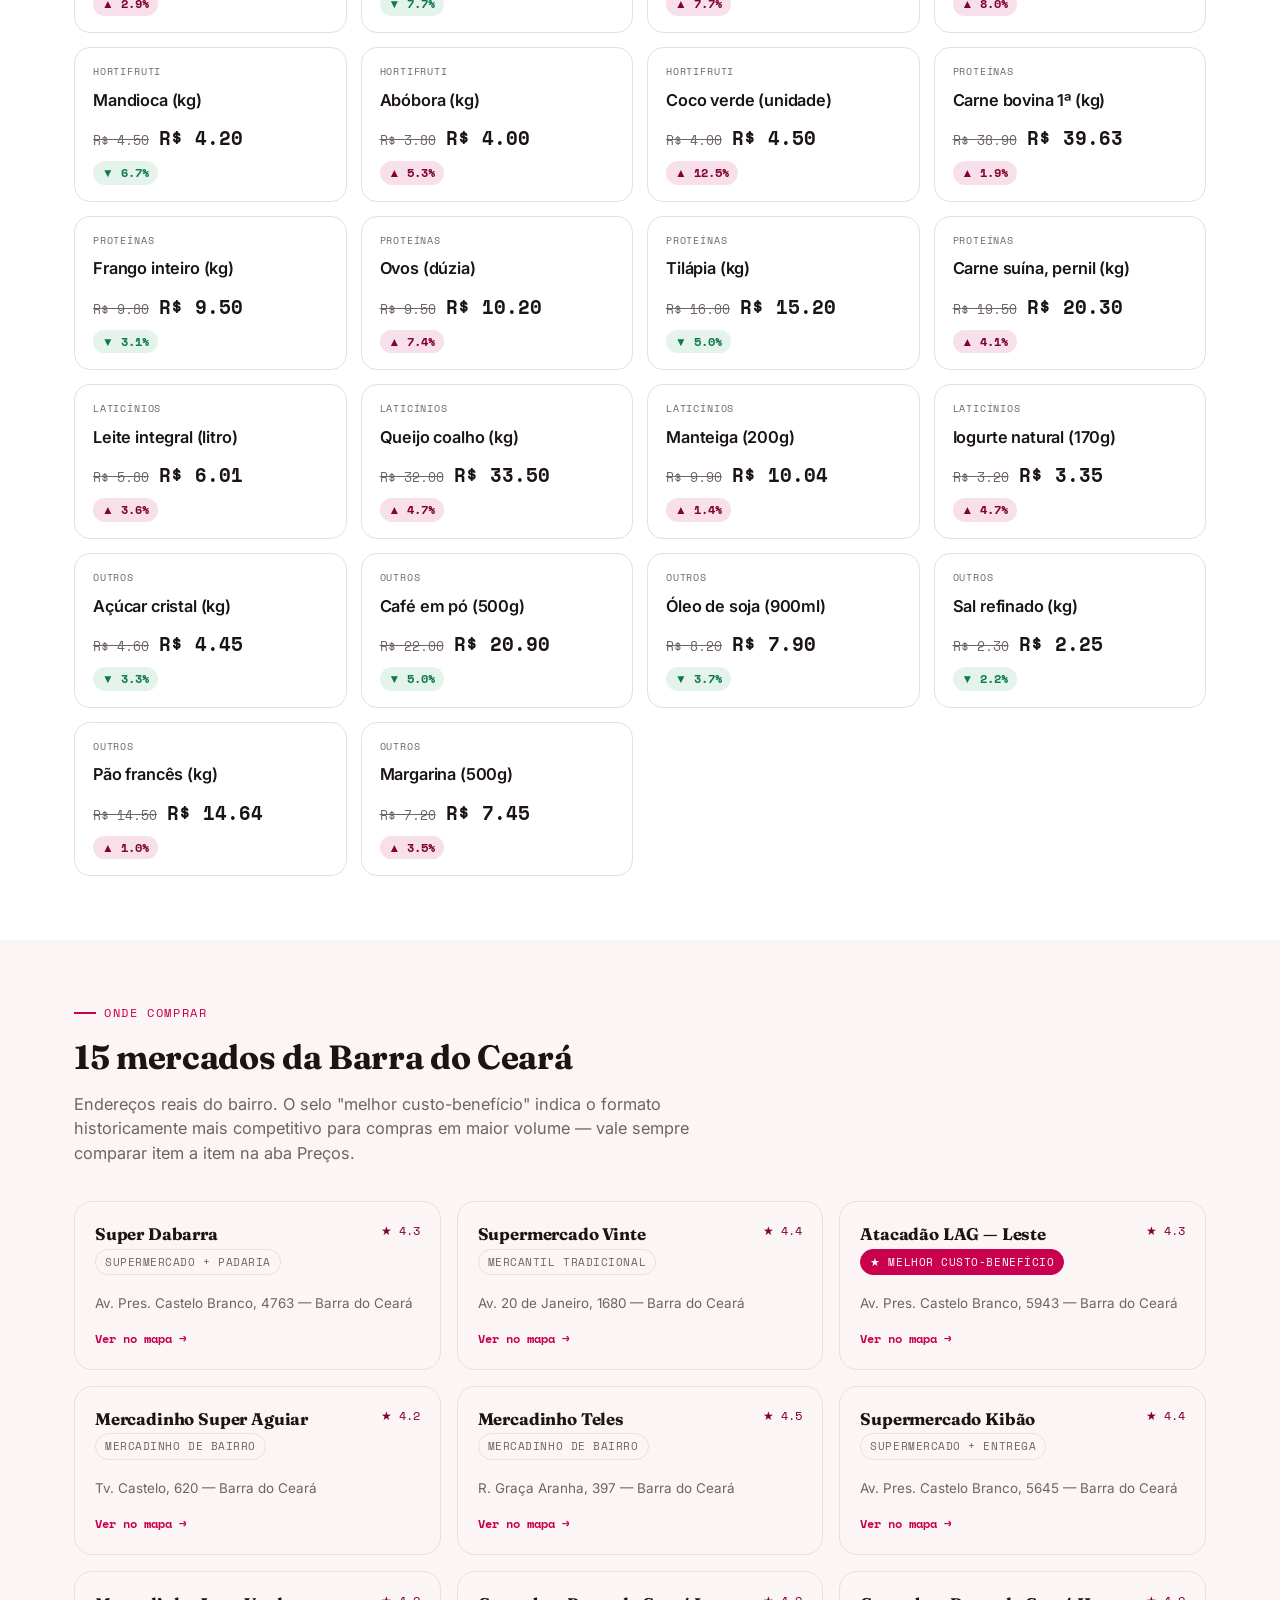
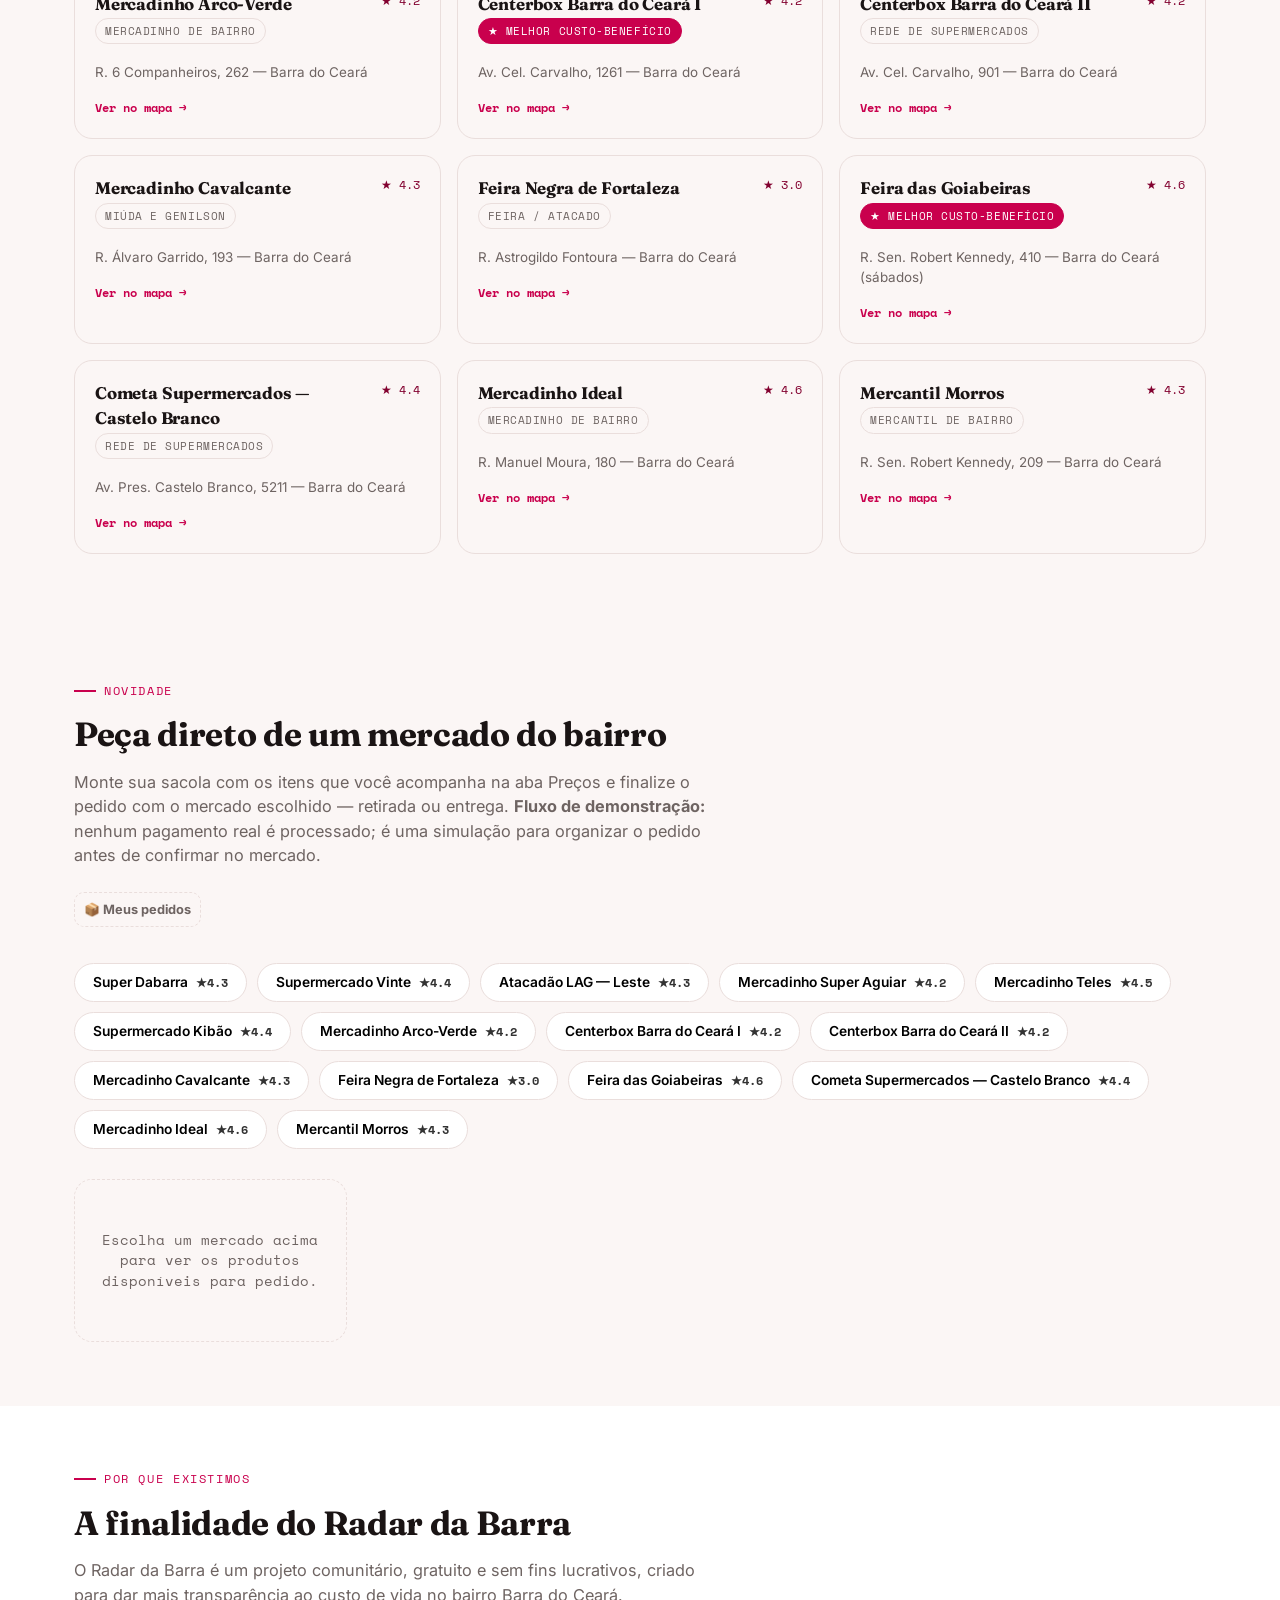
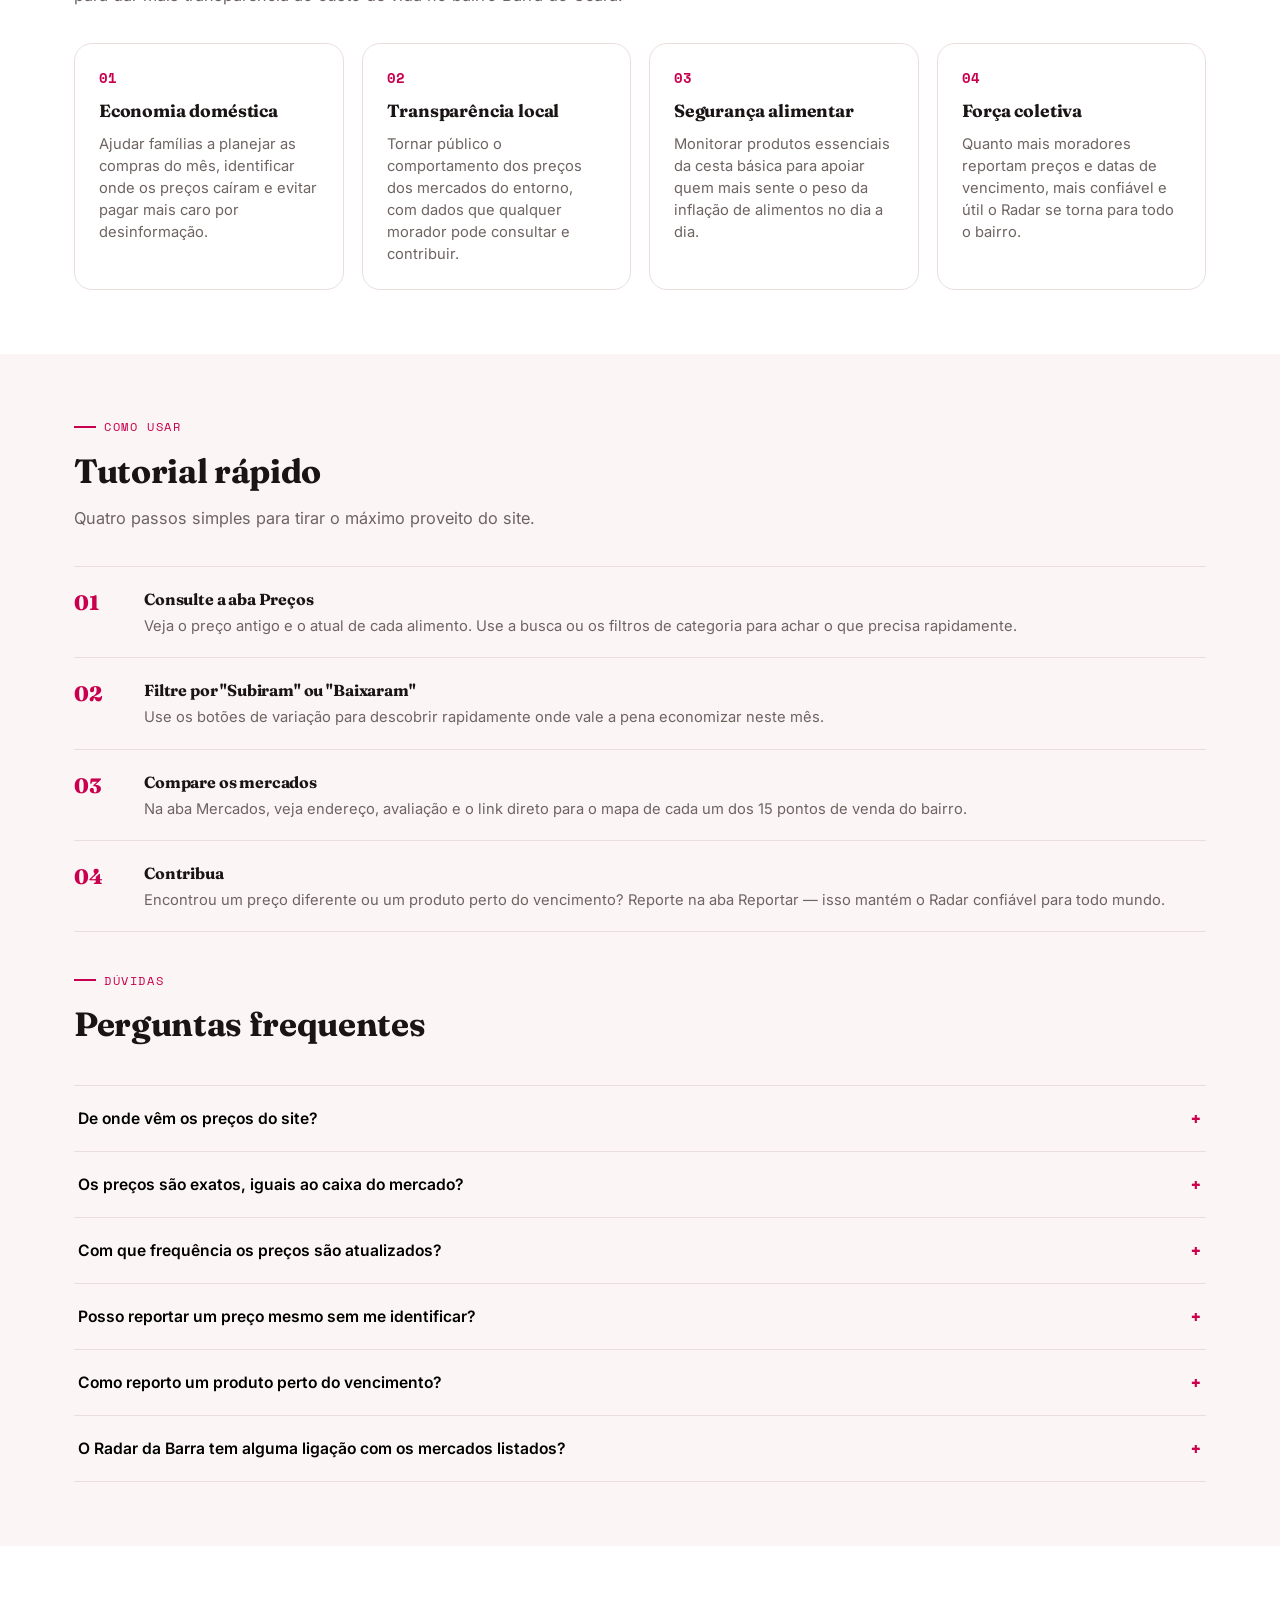
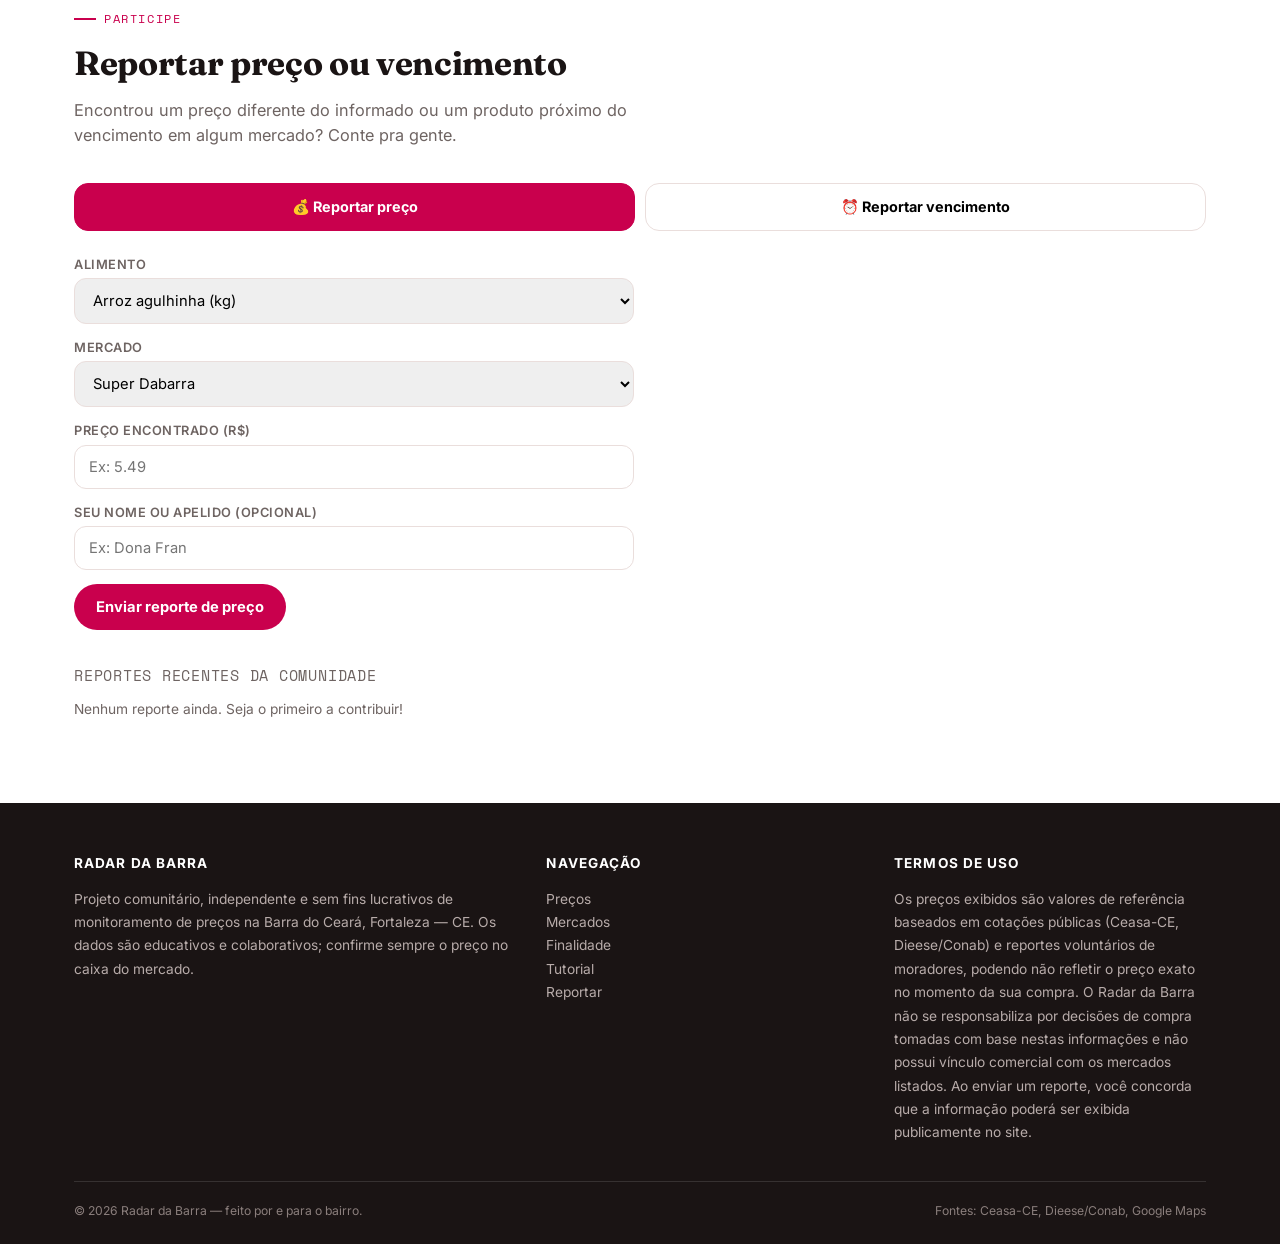
==== commit 2353e97c: "Add files via upload" ====
--- a/index.html
+++ b/index.html
@@ -10,9 +10,9 @@
 :root{
   --white:#ffffff;
   --off:#FBF6F5;
-  --red:#C81D25;
-  --red-dark:#8C0F17;
-  --red-soft:#FCE6E5;
+  --red:#C9004D;
+  --red-dark:#82012F;
+  --red-soft:#F8E0EA;
   --ink:#1A1414;
   --gray:#6E6462;
   --line:#EADEDC;
@@ -93,7 +93,7 @@
   font-family:'Space Mono'; font-size:.82rem; padding:0 26px; display:inline-flex; align-items:center; gap:8px;
   border-right:1px solid rgba(255,255,255,.15);
 }
-.tick-up{color:#FF8A8A;}
+.tick-up{color:#FF6FA3;}
 .tick-down{color:#7CE0AE;}
 
 /* ===== SECTIONS ===== */
@@ -128,12 +128,12 @@
   content:'CESTA BÁSICA'; position:absolute; top:-14px; right:-40px; font-family:'Space Mono';
   font-size:5.5rem; font-weight:700; color:rgba(255,255,255,.04); white-space:nowrap; pointer-events:none;
 }
-.basket-card .tag{font-family:'Space Mono'; font-size:.7rem; color:#FF8A8A; text-transform:uppercase; letter-spacing:.1em;}
+.basket-card .tag{font-family:'Space Mono'; font-size:.7rem; color:#FF6FA3; text-transform:uppercase; letter-spacing:.1em;}
 .basket-card h3{font-size:1.2rem; margin:8px 0 18px; font-family:'Inter'; font-weight:600; color:#EDE6E5;}
 .basket-price{font-family:'Fraunces'; font-size:3rem; font-weight:800; line-height:1;}
 .basket-price span{font-size:1.3rem; vertical-align:top;}
 .basket-meta{display:flex; gap:16px; margin-top:18px; font-family:'Space Mono'; font-size:.8rem;}
-.basket-meta .up{color:#FF8A8A;}
+.basket-meta .up{color:#FF6FA3;}
 .basket-note{margin-top:18px; font-size:.78rem; color:#B8ACAA; line-height:1.5; border-top:1px solid rgba(255,255,255,.14); padding-top:14px;}
 
 /* ===== FILTERS ===== */
@@ -272,6 +272,203 @@
 /* scroll reveal */
 .reveal{opacity:0; transform:translateY(18px); transition:opacity .6s ease, transform .6s ease;}
 .reveal.show{opacity:1; transform:translateY(0);}
+
+/* ===== ACESSIBILIDADE — botão e painel ===== */
+.a11y-btn{
+  position:fixed; bottom:22px; right:22px; z-index:900;
+  width:56px; height:56px; border-radius:50%; border:none; cursor:pointer;
+  background:var(--red); color:var(--white); font-size:1.5rem;
+  display:flex; align-items:center; justify-content:center;
+  box-shadow:0 10px 26px rgba(200,29,37,.35);
+  transition:transform .2s, background .2s;
+}
+.a11y-btn:hover{transform:scale(1.06); background:var(--red-dark);}
+.a11y-btn:focus-visible{outline:3px solid var(--ink); outline-offset:3px;}
+
+.a11y-panel{
+  position:fixed; bottom:88px; right:22px; z-index:900; width:300px; max-width:calc(100vw - 36px);
+  background:var(--white); border:1px solid var(--line); border-radius:20px;
+  box-shadow:0 20px 50px rgba(0,0,0,.18); padding:18px;
+  transform:translateY(12px) scale(.97); opacity:0; pointer-events:none; transition:.18s ease;
+}
+.a11y-panel.open{transform:translateY(0) scale(1); opacity:1; pointer-events:auto;}
+.a11y-panel h3{font-size:1rem; font-family:'Inter'; font-weight:800; margin-bottom:2px;}
+.a11y-panel .sub{font-size:.76rem; color:var(--gray); margin-bottom:14px;}
+.a11y-close{
+  position:absolute; top:14px; right:14px; background:none; border:none; font-size:1.1rem;
+  cursor:pointer; color:var(--gray); line-height:1;
+}
+.a11y-group{margin-bottom:14px;}
+.a11y-group .label-row{display:flex; justify-content:space-between; align-items:center; margin-bottom:8px;}
+.a11y-group .label-row span{font-size:.78rem; font-weight:700; text-transform:uppercase; letter-spacing:.03em; color:var(--gray);}
+.a11y-stepper{display:flex; align-items:center; gap:8px;}
+.a11y-stepper button{
+  width:30px; height:30px; border-radius:8px; border:1px solid var(--line); background:var(--off);
+  font-family:'Space Mono'; font-weight:700; cursor:pointer; font-size:1rem;
+}
+.a11y-stepper button:hover{background:var(--red-soft); border-color:var(--red);}
+.a11y-stepper .val{font-family:'Space Mono'; font-size:.82rem; min-width:40px; text-align:center;}
+.a11y-toggle{
+  display:flex; align-items:center; justify-content:space-between; gap:10px; width:100%;
+  border:1px solid var(--line); border-radius:12px; padding:9px 12px; background:var(--white);
+  cursor:pointer; font-family:'Inter'; font-size:.84rem; font-weight:600; margin-bottom:8px; text-align:left;
+}
+.a11y-toggle:hover{border-color:var(--red);}
+.a11y-toggle.active{background:var(--red); color:var(--white); border-color:var(--red);}
+.a11y-toggle .sw{
+  width:34px; height:19px; border-radius:100px; background:var(--line); position:relative; flex-shrink:0; transition:.15s;
+}
+.a11y-toggle .sw::after{
+  content:''; position:absolute; top:2px; left:2px; width:15px; height:15px; border-radius:50%; background:var(--white); transition:.15s;
+}
+.a11y-toggle.active .sw{background:var(--ink);}
+.a11y-toggle.active .sw::after{transform:translateX(15px);}
+.a11y-reset{
+  width:100%; margin-top:4px; background:none; border:1px dashed var(--line); border-radius:10px;
+  padding:9px; font-family:'Inter'; font-size:.8rem; font-weight:700; color:var(--gray); cursor:pointer;
+}
+.a11y-reset:hover{color:var(--red); border-color:var(--red);}
+
+/* ---- Estados aplicados ao body ---- */
+body.a11y-contrast{background:#000 !important; color:#FFF200 !important;}
+body.a11y-contrast .price-card, body.a11y-contrast .market-card, body.a11y-contrast .pillar,
+body.a11y-contrast .stat-pill, body.a11y-contrast .basket-card, body.a11y-contrast .step,
+body.a11y-contrast .filters, body.a11y-contrast header, body.a11y-contrast .ticker-wrap,
+body.a11y-contrast footer, body.a11y-contrast .a11y-panel{
+  background:#000 !important; color:#FFF200 !important; border-color:#FFF200 !important;
+}
+body.a11y-contrast .alt{background:#000 !important;}
+body.a11y-contrast a, body.a11y-contrast h1, body.a11y-contrast h2, body.a11y-contrast h3, body.a11y-contrast h4,
+body.a11y-contrast .price-new, body.a11y-contrast .basket-price, body.a11y-contrast .logo,
+body.a11y-contrast .gray, body.a11y-contrast p, body.a11y-contrast span, body.a11y-contrast li{color:#FFF200 !important;}
+body.a11y-contrast .badge, body.a11y-contrast .submit-btn, body.a11y-contrast nav button.active,
+body.a11y-contrast .a11y-btn{background:#FFF200 !important; color:#000 !important; border-color:#FFF200 !important;}
+body.a11y-contrast input, body.a11y-contrast select, body.a11y-contrast textarea{background:#111 !important; color:#FFF200 !important; border-color:#FFF200 !important;}
+
+body.a11y-underline a{text-decoration:underline !important; text-underline-offset:3px;}
+body.a11y-dyslexia, body.a11y-dyslexia *{font-family:'Comic Sans MS', 'Comic Sans', cursive, sans-serif !important; letter-spacing:.01em !important;}
+body.a11y-bigcursor, body.a11y-bigcursor *{cursor:url('data:image/svg+xml;utf8,<svg xmlns="http://www.w3.org/2000/svg" width="40" height="40" viewBox="0 0 24 24"><path d="M2 2 L2 20 L7 16 L10 22 L13 21 L10 15 L16 15 Z" fill="black" stroke="white" stroke-width="1.5"/></svg>') 4 4, auto !important;}
+body.a11y-pause *, body.a11y-pause *::before, body.a11y-pause *::after{
+  animation-play-state:paused !important; transition:none !important; scroll-behavior:auto !important;
+}
+body.a11y-reading-guide{position:relative;}
+#readingGuide{
+  position:fixed; left:0; right:0; height:36px; background:rgba(200,29,37,.14); border-top:2px solid var(--red);
+  border-bottom:2px solid var(--red); z-index:850; pointer-events:none; display:none;
+}
+body.a11y-reading-guide #readingGuide{display:block;}
+
+/* ===== PEDIDOS — seleção de mercado ===== */
+.pedido-market-select{display:flex; gap:10px; flex-wrap:wrap; margin-bottom:30px;}
+.market-chip{
+  border:1px solid var(--line); background:var(--white); border-radius:100px; padding:10px 18px;
+  font-family:'Inter'; font-weight:600; font-size:.86rem; cursor:pointer; transition:.15s;
+  display:flex; align-items:center; gap:8px;
+}
+.market-chip:hover{border-color:var(--red);}
+.market-chip.active{background:var(--red); color:var(--white); border-color:var(--red);}
+.market-chip .stars{font-family:'Space Mono'; font-size:.72rem; opacity:.8;}
+
+.catalog-placeholder{
+  border:1.5px dashed var(--line); border-radius:18px; padding:50px 20px; text-align:center; color:var(--gray);
+  font-family:'Space Mono'; font-size:.86rem;
+}
+
+/* ===== PEDIDOS — grade de produtos ===== */
+.order-grid{display:grid; grid-template-columns:repeat(auto-fill, minmax(255px,1fr)); gap:14px;}
+.order-card{
+  border:1px solid var(--line); border-radius:16px; padding:16px 18px; display:flex; flex-direction:column; gap:8px;
+}
+.order-card .cat{font-family:'Space Mono'; font-size:.65rem; text-transform:uppercase; letter-spacing:.08em; color:var(--gray);}
+.order-card h4{font-size:.98rem; font-weight:600;}
+.order-card .price{font-family:'Space Mono'; font-weight:700; font-size:1.1rem; margin-top:2px;}
+.order-card .add-row{display:flex; align-items:center; justify-content:space-between; margin-top:6px;}
+.qty-stepper{display:flex; align-items:center; gap:10px; border:1px solid var(--line); border-radius:100px; padding:4px 6px;}
+.qty-stepper button{
+  width:26px; height:26px; border-radius:50%; border:none; background:var(--off); font-family:'Space Mono';
+  font-weight:700; cursor:pointer; font-size:.95rem;
+}
+.qty-stepper button:hover{background:var(--red-soft);}
+.qty-stepper .q{font-family:'Space Mono'; font-size:.85rem; min-width:18px; text-align:center;}
+.add-btn{
+  background:var(--red); color:var(--white); border:none; padding:9px 16px; border-radius:100px; font-weight:700;
+  cursor:pointer; font-family:'Inter'; font-size:.82rem;
+}
+.add-btn:hover{background:var(--red-dark);}
+
+/* ===== CARRINHO FLUTUANTE ===== */
+.cart-fab{
+  position:fixed; bottom:22px; left:22px; z-index:900; border:none; border-radius:100px; cursor:pointer;
+  background:var(--ink); color:var(--white); padding:14px 20px; font-size:1.2rem;
+  display:flex; align-items:center; gap:8px; box-shadow:0 10px 26px rgba(0,0,0,.25); transition:.2s;
+}
+.cart-fab:hover{transform:scale(1.04);}
+.cart-count{
+  background:var(--red); color:var(--white); font-family:'Space Mono'; font-size:.72rem; font-weight:700;
+  width:22px; height:22px; border-radius:50%; display:flex; align-items:center; justify-content:center;
+}
+.cart-overlay{
+  position:fixed; inset:0; background:rgba(20,10,10,.45); z-index:940; opacity:0; pointer-events:none; transition:.2s;
+}
+.cart-overlay.open{opacity:1; pointer-events:auto;}
+.cart-drawer{
+  position:fixed; top:0; right:0; bottom:0; width:380px; max-width:92vw; background:var(--white); z-index:950;
+  box-shadow:-16px 0 40px rgba(0,0,0,.18); transform:translateX(100%); transition:.28s ease; display:flex; flex-direction:column;
+  padding:22px;
+}
+.cart-drawer.open{transform:translateX(0);}
+.cart-drawer-head{display:flex; justify-content:space-between; align-items:center; margin-bottom:4px;}
+.cart-drawer-head h3{font-size:1.2rem;}
+.cart-market-tag{font-family:'Space Mono'; font-size:.75rem; color:var(--red-dark); margin-bottom:14px;}
+.cart-items{flex:1; overflow-y:auto; display:flex; flex-direction:column; gap:10px;}
+.cart-item{border:1px solid var(--line); border-radius:12px; padding:10px 12px; display:flex; justify-content:space-between; gap:10px; align-items:center;}
+.cart-item .ci-name{font-size:.85rem; font-weight:600;}
+.cart-item .ci-price{font-family:'Space Mono'; font-size:.76rem; color:var(--gray);}
+.cart-item .remove-btn{background:none; border:none; color:var(--gray); cursor:pointer; font-size:.9rem;}
+.cart-item .remove-btn:hover{color:var(--red);}
+.cart-empty{display:none; text-align:center; color:var(--gray); font-size:.86rem; padding:40px 10px;}
+.cart-summary{border-top:1px solid var(--line); margin-top:14px; padding-top:14px; display:flex; flex-direction:column; gap:8px;}
+.cart-line{display:flex; justify-content:space-between; font-size:.85rem; color:var(--gray);}
+.cart-line.total{font-weight:800; color:var(--ink); font-size:1.05rem; padding-top:6px; border-top:1px dashed var(--line);}
+
+/* ===== MODAIS (checkout / status / meus pedidos) ===== */
+.modal-overlay{
+  position:fixed; inset:0; background:rgba(20,10,10,.5); z-index:970; display:flex; align-items:center; justify-content:center;
+  opacity:0; pointer-events:none; transition:.2s; padding:20px;
+}
+.modal-overlay.open{opacity:1; pointer-events:auto;}
+.modal-card{
+  background:var(--white); border-radius:22px; padding:28px; width:480px; max-width:100%; max-height:88vh; overflow-y:auto;
+  position:relative; transform:translateY(14px) scale(.98); transition:.22s;
+}
+.modal-overlay.open .modal-card{transform:translateY(0) scale(1);}
+
+#deliverySeg button{flex:1; text-align:center;}
+#addressField{transition:.2s;}
+#addressField.hidden{display:none;}
+
+.status-track{display:flex; flex-direction:column; gap:0; margin-top:6px;}
+.status-step{display:grid; grid-template-columns:20px 1fr; gap:14px; padding-bottom:26px; position:relative;}
+.status-step:not(:last-child)::before{
+  content:''; position:absolute; left:9px; top:20px; bottom:0; width:2px; background:var(--line);
+}
+.status-step .dot{width:20px; height:20px; border-radius:50%; background:var(--line); margin-top:1px; flex-shrink:0; transition:.25s;}
+.status-step strong{font-size:.92rem; display:block;}
+.status-step p{font-size:.8rem; color:var(--gray);}
+.status-step.done .dot{background:var(--green);}
+.status-step.done:not(:last-child)::before{background:var(--green);}
+.status-step.current .dot{background:var(--red); box-shadow:0 0 0 5px var(--red-soft);}
+.status-step.current strong{color:var(--red-dark);}
+
+.myorder-item{border:1px solid var(--line); border-radius:14px; padding:14px 16px; margin-bottom:10px;}
+.myorder-item .mo-top{display:flex; justify-content:space-between; font-size:.85rem; font-weight:700;}
+.myorder-item .mo-meta{font-family:'Space Mono'; font-size:.72rem; color:var(--gray); margin:6px 0;}
+.myorder-item .mo-status{
+  display:inline-block; font-family:'Space Mono'; font-size:.7rem; font-weight:700; padding:3px 10px; border-radius:100px;
+  background:var(--red-soft); color:var(--red-dark);
+}
+.myorder-item .mo-status.done{background:var(--green-soft); color:var(--green);}
+.myorder-item .see-status{font-size:.78rem; color:var(--red); font-weight:700; cursor:pointer; background:none; border:none;}
 </style>
 </head>
 <body>
@@ -286,6 +483,7 @@
     <nav id="mainNav">
       <button data-target="precos" class="active">Preços</button>
       <button data-target="mercados">Mercados</button>
+      <button data-target="pedidos">Pedidos</button>
       <button data-target="finalidade">Finalidade</button>
       <button data-target="tutorial">Tutorial</button>
       <button data-target="reportar">Reportar</button>
@@ -365,6 +563,39 @@
   </div>
 </section>
 
+<!-- ===================== PEDIDOS ===================== -->
+<section id="pedidos" class="alt">
+  <div class="wrap">
+    <div class="section-head reveal" style="display:flex; justify-content:space-between; align-items:flex-end; gap:20px; flex-wrap:wrap;">
+      <div>
+        <div class="eyebrow">Novidade</div>
+        <h2>Peça direto de um mercado do bairro</h2>
+        <p>Monte sua sacola com os itens que você acompanha na aba Preços e finalize o pedido com o mercado escolhido — retirada ou entrega. <strong>Fluxo de demonstração:</strong> nenhum pagamento real é processado; é uma simulação para organizar o pedido antes de confirmar no mercado.</p>
+      </div>
+      <button class="a11y-reset" id="openMyOrders" style="width:auto; white-space:nowrap;">📦 Meus pedidos</button>
+    </div>
+
+    <div class="pedido-market-select reveal" id="pedidoMarketSelect"></div>
+
+    <div class="pedido-catalog-head reveal" id="catalogHead" style="display:none;">
+      <h3 id="catalogMarketName"></h3>
+      <div class="filters" style="margin-top:14px;">
+        <input type="text" id="orderSearch" placeholder="Buscar produto na sacola de compras...">
+        <select id="orderCatFilter">
+          <option value="todos">Todas as categorias</option>
+          <option value="Grãos e cereais">Grãos e cereais</option>
+          <option value="Hortifruti">Hortifruti</option>
+          <option value="Proteínas">Proteínas</option>
+          <option value="Laticínios">Laticínios</option>
+          <option value="Outros">Outros</option>
+        </select>
+      </div>
+    </div>
+
+    <div class="order-grid reveal" id="orderGrid"></div>
+  </div>
+</section>
+
 <!-- ===================== FINALIDADE ===================== -->
 <section id="finalidade">
   <div class="wrap">
@@ -528,6 +759,122 @@
     </div>
   </div>
 </footer>
+
+<div id="readingGuide"></div>
+
+<!-- ===================== CARRINHO (estilo iFood) ===================== -->
+<button class="cart-fab" id="cartFab" aria-label="Abrir sacola de compras">
+  🛍️ <span class="cart-count" id="cartCount">0</span>
+</button>
+
+<div class="cart-overlay" id="cartOverlay"></div>
+<div class="cart-drawer" id="cartDrawer" role="dialog" aria-label="Sacola de compras">
+  <div class="cart-drawer-head">
+    <h3>Sua sacola</h3>
+    <button class="a11y-close" id="cartCloseBtn" aria-label="Fechar sacola">✕</button>
+  </div>
+  <div class="cart-market-tag" id="cartMarketTag"></div>
+  <div class="cart-items" id="cartItems"></div>
+  <div class="cart-empty" id="cartEmpty">Sua sacola está vazia.<br>Adicione itens na aba Pedidos.</div>
+  <div class="cart-summary" id="cartSummary">
+    <div class="cart-line"><span>Subtotal</span><span class="mono" id="cartSubtotal">R$ 0,00</span></div>
+    <div class="cart-line"><span>Taxa de serviço (retirada grátis)</span><span class="mono" id="cartFee">R$ 0,00</span></div>
+    <div class="cart-line total"><span>Total</span><span class="mono" id="cartTotal">R$ 0,00</span></div>
+    <button class="submit-btn" id="goCheckoutBtn" style="width:100%; justify-content:center;">Ir para o checkout</button>
+  </div>
+</div>
+
+<!-- ===================== CHECKOUT MODAL ===================== -->
+<div class="modal-overlay" id="checkoutOverlay">
+  <div class="modal-card">
+    <button class="a11y-close" id="checkoutCloseBtn" aria-label="Fechar checkout">✕</button>
+    <div class="eyebrow">Finalizar pedido</div>
+    <h3 style="font-family:'Fraunces'; font-size:1.4rem; margin-bottom:16px;">Últimos detalhes</h3>
+    <form id="checkoutForm">
+      <div>
+        <label>Seu nome</label>
+        <input type="text" id="co-nome" required>
+      </div>
+      <div>
+        <label>Telefone / WhatsApp</label>
+        <input type="tel" id="co-tel" placeholder="(85) 9____-____" required>
+      </div>
+      <div class="seg" id="deliverySeg" style="margin:4px 0;">
+        <button type="button" data-mode="retirada" class="active">Retirar no mercado</button>
+        <button type="button" data-mode="entrega">Receber em casa</button>
+      </div>
+      <div id="addressField">
+        <label>Endereço de entrega</label>
+        <input type="text" id="co-endereco" placeholder="Rua, número — Barra do Ceará">
+      </div>
+      <div>
+        <label>Forma de pagamento</label>
+        <select id="co-pagamento">
+          <option>Pix</option>
+          <option>Cartão na entrega/retirada</option>
+          <option>Dinheiro</option>
+        </select>
+      </div>
+      <button type="submit" class="submit-btn" style="width:100%; justify-content:center;">Confirmar pedido</button>
+      <p style="font-size:.72rem; color:var(--gray); text-align:center;">Simulação — nenhuma cobrança real é realizada.</p>
+    </form>
+  </div>
+</div>
+
+<!-- ===================== STATUS DO PEDIDO ===================== -->
+<div class="modal-overlay" id="statusOverlay">
+  <div class="modal-card">
+    <button class="a11y-close" id="statusCloseBtn" aria-label="Fechar acompanhamento">✕</button>
+    <div class="eyebrow">Pedido confirmado</div>
+    <h3 style="font-family:'Fraunces'; font-size:1.4rem;" id="statusOrderId">#0000</h3>
+    <p style="color:var(--gray); font-size:.86rem; margin:6px 0 22px;" id="statusOrderSummary"></p>
+    <div class="status-track" id="statusTrack">
+      <div class="status-step" data-step="0"><span class="dot"></span><div><strong>Pedido recebido</strong><p>O mercado recebeu seu pedido.</p></div></div>
+      <div class="status-step" data-step="1"><span class="dot"></span><div><strong>Separando os itens</strong><p>Seu pedido está sendo preparado.</p></div></div>
+      <div class="status-step" data-step="2"><span class="dot"></span><div><strong id="statusStep2Title">Saiu para entrega</strong><p id="statusStep2Sub">A caminho do seu endereço.</p></div></div>
+      <div class="status-step" data-step="3"><span class="dot"></span><div><strong>Concluído</strong><p>Pedido entregue. Bom apetite!</p></div></div>
+    </div>
+  </div>
+</div>
+
+<!-- ===================== MEUS PEDIDOS (lista) ===================== -->
+<div class="modal-overlay" id="myOrdersOverlay">
+  <div class="modal-card">
+    <button class="a11y-close" id="myOrdersCloseBtn" aria-label="Fechar meus pedidos">✕</button>
+    <div class="eyebrow">Histórico</div>
+    <h3 style="font-family:'Fraunces'; font-size:1.4rem; margin-bottom:16px;">Meus pedidos</h3>
+    <div id="myOrdersList"></div>
+  </div>
+</div>
+
+<button class="a11y-btn" id="a11yBtn" aria-label="Abrir opções de acessibilidade" aria-expanded="false">♿</button>
+
+<div class="a11y-panel" id="a11yPanel" role="dialog" aria-label="Opções de acessibilidade">
+  <button class="a11y-close" id="a11yCloseBtn" aria-label="Fechar painel de acessibilidade">✕</button>
+  <h3>Acessibilidade</h3>
+  <div class="sub">Ajuste o site do seu jeito.</div>
+
+  <div class="a11y-group">
+    <div class="label-row"><span>Tamanho da fonte</span></div>
+    <div class="a11y-stepper">
+      <button id="fontMinus" aria-label="Diminuir fonte">A−</button>
+      <span class="val" id="fontVal">100%</span>
+      <button id="fontPlus" aria-label="Aumentar fonte">A+</button>
+    </div>
+  </div>
+
+  <div class="a11y-group">
+    <button class="a11y-toggle" id="toggleContrast"><span>Alto contraste</span><span class="sw"></span></button>
+    <button class="a11y-toggle" id="toggleUnderline"><span>Sublinhar links</span><span class="sw"></span></button>
+    <button class="a11y-toggle" id="toggleDyslexia"><span>Fonte para dislexia</span><span class="sw"></span></button>
+    <button class="a11y-toggle" id="toggleCursor"><span>Cursor ampliado</span><span class="sw"></span></button>
+    <button class="a11y-toggle" id="togglePause"><span>Pausar animações</span><span class="sw"></span></button>
+    <button class="a11y-toggle" id="toggleGuide"><span>Guia de leitura</span><span class="sw"></span></button>
+    <button class="a11y-toggle" id="toggleSpeech"><span>Ler texto selecionado</span><span class="sw"></span></button>
+  </div>
+
+  <button class="a11y-reset" id="a11yReset">Restaurar padrão</button>
+</div>
 
 <script>
 /* ===================== DADOS ===================== */
@@ -749,7 +1096,7 @@
 
 /* ===================== NAV / SCROLLSPY ===================== */
 const navButtons = document.querySelectorAll('nav button');
-const sections = ['precos','mercados','finalidade','tutorial','reportar'].map(id=>document.getElementById(id));
+const sections = ['precos','mercados','pedidos','finalidade','tutorial','reportar'].map(id=>document.getElementById(id));
 navButtons.forEach(btn=>{
   btn.addEventListener('click', ()=>{
     document.getElementById(btn.dataset.target).scrollIntoView({behavior:'smooth'});
@@ -773,6 +1120,327 @@
   entries.forEach(e=>{ if(e.isIntersecting){ e.target.classList.add('show'); revealObs.unobserve(e.target); } });
 },{threshold:.12});
 document.querySelectorAll('.reveal').forEach(el=>revealObs.observe(el));
+
+/* ===================== ACESSIBILIDADE ===================== */
+const a11yBtn = document.getElementById('a11yBtn');
+const a11yPanel = document.getElementById('a11yPanel');
+const a11yCloseBtn = document.getElementById('a11yCloseBtn');
+
+function loadA11y(){
+  try{ return JSON.parse(localStorage.getItem('radarBarraA11y')||'{}'); }catch(e){ return {}; }
+}
+function saveA11y(state){ localStorage.setItem('radarBarraA11y', JSON.stringify(state)); }
+
+let a11y = Object.assign({fontStep:0, contrast:false, underline:false, dyslexia:false, cursor:false, pause:false, guide:false, speech:false}, loadA11y());
+
+const toggles = {
+  contrast:{id:'toggleContrast', cls:'a11y-contrast'},
+  underline:{id:'toggleUnderline', cls:'a11y-underline'},
+  dyslexia:{id:'toggleDyslexia', cls:'a11y-dyslexia'},
+  cursor:{id:'toggleCursor', cls:'a11y-bigcursor'},
+  pause:{id:'togglePause', cls:'a11y-pause'},
+  guide:{id:'toggleGuide', cls:'a11y-reading-guide'},
+};
+
+function applyA11y(){
+  document.getElementById('fontVal').textContent = (100 + a11y.fontStep*10) + '%';
+  document.documentElement.style.fontSize = (100 + a11y.fontStep*10) + '%';
+  Object.keys(toggles).forEach(key=>{
+    const t = toggles[key];
+    document.body.classList.toggle(t.cls, !!a11y[key]);
+    document.getElementById(t.id).classList.toggle('active', !!a11y[key]);
+  });
+  document.getElementById('toggleSpeech').classList.toggle('active', !!a11y.speech);
+  saveA11y(a11y);
+}
+
+document.getElementById('fontPlus').addEventListener('click', ()=>{ if(a11y.fontStep<5){ a11y.fontStep++; applyA11y(); } });
+document.getElementById('fontMinus').addEventListener('click', ()=>{ if(a11y.fontStep>-3){ a11y.fontStep--; applyA11y(); } });
+
+Object.keys(toggles).forEach(key=>{
+  document.getElementById(toggles[key].id).addEventListener('click', ()=>{ a11y[key] = !a11y[key]; applyA11y(); });
+});
+
+document.getElementById('toggleSpeech').addEventListener('click', ()=>{
+  a11y.speech = !a11y.speech; applyA11y();
+});
+document.addEventListener('mouseup', ()=>{
+  if(!a11y.speech) return;
+  const text = window.getSelection().toString().trim();
+  if(text && 'speechSynthesis' in window){
+    window.speechSynthesis.cancel();
+    const utter = new SpeechSynthesisUtterance(text);
+    utter.lang = 'pt-BR';
+    window.speechSynthesis.speak(utter);
+  }
+});
+
+const readingGuide = document.getElementById('readingGuide');
+document.addEventListener('mousemove', e=>{
+  if(a11y.guide){ readingGuide.style.top = (e.clientY - 18) + 'px'; }
+});
+
+document.getElementById('a11yReset').addEventListener('click', ()=>{
+  a11y = {fontStep:0, contrast:false, underline:false, dyslexia:false, cursor:false, pause:false, guide:false, speech:false};
+  applyA11y();
+});
+
+a11yBtn.addEventListener('click', ()=>{
+  const open = a11yPanel.classList.toggle('open');
+  a11yBtn.setAttribute('aria-expanded', open);
+});
+a11yCloseBtn.addEventListener('click', ()=>{
+  a11yPanel.classList.remove('open');
+  a11yBtn.setAttribute('aria-expanded','false');
+});
+document.addEventListener('click', e=>{
+  if(!a11yPanel.contains(e.target) && !a11yBtn.contains(e.target)){ a11yPanel.classList.remove('open'); a11yBtn.setAttribute('aria-expanded','false'); }
+});
+document.addEventListener('keydown', e=>{
+  if(e.key==='Escape'){ a11yPanel.classList.remove('open'); a11yBtn.setAttribute('aria-expanded','false'); }
+});
+
+applyA11y();
+
+/* ===================== PEDIDOS (estilo iFood) ===================== */
+let selectedMarket = null;
+let cart = []; // {name, price, qty, unit-ish label already in name}
+let orderCatCurrent = 'todos', orderSearchCurrent = '';
+
+const pedidoMarketSelect = document.getElementById('pedidoMarketSelect');
+const orderGrid = document.getElementById('orderGrid');
+const catalogHead = document.getElementById('catalogHead');
+const catalogMarketName = document.getElementById('catalogMarketName');
+
+function renderMarketChips(){
+  pedidoMarketSelect.innerHTML = markets.map((m,i)=>`
+    <button class="market-chip ${selectedMarket===i?'active':''}" data-i="${i}">
+      ${m.n} <span class="stars">★${m.rating.toFixed(1)}</span>
+    </button>
+  `).join('');
+  pedidoMarketSelect.querySelectorAll('.market-chip').forEach(chip=>{
+    chip.addEventListener('click', ()=>{
+      const i = parseInt(chip.dataset.i);
+      if(selectedMarket!==i && cart.length){
+        if(!confirm('Trocar de mercado vai esvaziar sua sacola atual. Continuar?')) return;
+        cart = [];
+      }
+      selectedMarket = i;
+      renderMarketChips();
+      catalogHead.style.display = 'block';
+      catalogMarketName.textContent = 'Catálogo — ' + markets[i].n;
+      renderOrderGrid();
+      renderCart();
+    });
+  });
+}
+
+function renderOrderGrid(){
+  if(selectedMarket===null){
+    orderGrid.innerHTML = '<div class="catalog-placeholder">Escolha um mercado acima para ver os produtos disponíveis para pedido.</div>';
+    return;
+  }
+  const term = orderSearchCurrent.trim().toLowerCase();
+  const items = foods.filter(f=> (orderCatCurrent==='todos'||f.c===orderCatCurrent) && f.n.toLowerCase().includes(term));
+  orderGrid.innerHTML = items.map(f=>{
+    const inCart = cart.find(c=>c.name===f.n);
+    const qty = inCart? inCart.qty : 0;
+    return `
+      <div class="order-card">
+        <span class="cat">${f.c}</span>
+        <h4>${f.n}</h4>
+        <span class="price mono">R$ ${f.cur.toFixed(2)}</span>
+        <div class="add-row">
+          ${qty>0 ? `
+            <div class="qty-stepper">
+              <button class="qty-minus" data-name="${f.n}">−</button>
+              <span class="q">${qty}</span>
+              <button class="qty-plus" data-name="${f.n}">+</button>
+            </div>
+          ` : `<button class="add-btn" data-name="${f.n}" data-price="${f.cur}">+ Adicionar</button>`}
+        </div>
+      </div>
+    `;
+  }).join('');
+
+  orderGrid.querySelectorAll('.add-btn').forEach(b=>b.addEventListener('click', ()=>{
+    cart.push({name:b.dataset.name, price:parseFloat(b.dataset.price), qty:1});
+    renderOrderGrid(); renderCart();
+  }));
+  orderGrid.querySelectorAll('.qty-plus').forEach(b=>b.addEventListener('click', ()=>{
+    const item = cart.find(c=>c.name===b.dataset.name); if(item) item.qty++;
+    renderOrderGrid(); renderCart();
+  }));
+  orderGrid.querySelectorAll('.qty-minus').forEach(b=>b.addEventListener('click', ()=>{
+    const item = cart.find(c=>c.name===b.dataset.name);
+    if(item){ item.qty--; if(item.qty<=0) cart = cart.filter(c=>c.name!==b.dataset.name); }
+    renderOrderGrid(); renderCart();
+  }));
+}
+
+document.getElementById('orderSearch').addEventListener('input', e=>{orderSearchCurrent=e.target.value; renderOrderGrid();});
+document.getElementById('orderCatFilter').addEventListener('change', e=>{orderCatCurrent=e.target.value; renderOrderGrid();});
+
+/* ---- Carrinho / drawer ---- */
+const cartFab = document.getElementById('cartFab');
+const cartOverlay = document.getElementById('cartOverlay');
+const cartDrawer = document.getElementById('cartDrawer');
+const cartItemsEl = document.getElementById('cartItems');
+const cartEmptyEl = document.getElementById('cartEmpty');
+const cartSummaryEl = document.getElementById('cartSummary');
+const cartMarketTag = document.getElementById('cartMarketTag');
+
+function cartSubtotal(){ return cart.reduce((s,c)=>s+c.price*c.qty,0); }
+
+function renderCart(){
+  document.getElementById('cartCount').textContent = cart.reduce((s,c)=>s+c.qty,0);
+  cartMarketTag.textContent = selectedMarket!==null ? '🛒 ' + markets[selectedMarket].n : '';
+  if(!cart.length){
+    cartItemsEl.innerHTML=''; cartEmptyEl.style.display='block'; cartSummaryEl.style.display='none';
+    return;
+  }
+  cartEmptyEl.style.display='none'; cartSummaryEl.style.display='flex';
+  cartItemsEl.innerHTML = cart.map(c=>`
+    <div class="cart-item">
+      <div>
+        <div class="ci-name">${c.qty}x ${c.name}</div>
+        <div class="ci-price mono">R$ ${(c.price*c.qty).toFixed(2)}</div>
+      </div>
+      <button class="remove-btn" data-name="${c.name}">🗑️</button>
+    </div>
+  `).join('');
+  cartItemsEl.querySelectorAll('.remove-btn').forEach(b=>b.addEventListener('click', ()=>{
+    cart = cart.filter(c=>c.name!==b.dataset.name); renderCart(); renderOrderGrid();
+  }));
+  const sub = cartSubtotal();
+  const fee = deliveryMode==='entrega' ? 5 : 0;
+  document.getElementById('cartSubtotal').textContent = 'R$ '+sub.toFixed(2);
+  document.getElementById('cartFee').textContent = fee? 'R$ '+fee.toFixed(2) : 'Grátis';
+  document.getElementById('cartTotal').textContent = 'R$ '+(sub+fee).toFixed(2);
+}
+
+function openCart(){ cartOverlay.classList.add('open'); cartDrawer.classList.add('open'); }
+function closeCart(){ cartOverlay.classList.remove('open'); cartDrawer.classList.remove('open'); }
+cartFab.addEventListener('click', openCart);
+document.getElementById('cartCloseBtn').addEventListener('click', closeCart);
+cartOverlay.addEventListener('click', closeCart);
+
+/* ---- Checkout ---- */
+const checkoutOverlay = document.getElementById('checkoutOverlay');
+let deliveryMode = 'retirada';
+document.getElementById('goCheckoutBtn').addEventListener('click', ()=>{
+  if(!cart.length) return;
+  closeCart();
+  checkoutOverlay.classList.add('open');
+});
+document.getElementById('checkoutCloseBtn').addEventListener('click', ()=>checkoutOverlay.classList.remove('open'));
+checkoutOverlay.addEventListener('click', e=>{ if(e.target===checkoutOverlay) checkoutOverlay.classList.remove('open'); });
+
+document.querySelectorAll('#deliverySeg button').forEach(b=>{
+  b.addEventListener('click', ()=>{
+    document.querySelectorAll('#deliverySeg button').forEach(x=>x.classList.remove('active'));
+    b.classList.add('active');
+    deliveryMode = b.dataset.mode;
+    document.getElementById('addressField').classList.toggle('hidden', deliveryMode==='retirada');
+    document.getElementById('co-endereco').required = deliveryMode==='entrega';
+    renderCart();
+  });
+});
+document.getElementById('addressField').classList.add('hidden');
+
+function loadOrders(){ try{ return JSON.parse(localStorage.getItem('radarBarraOrders')||'[]'); }catch(e){ return []; } }
+function saveOrders(list){ localStorage.setItem('radarBarraOrders', JSON.stringify(list)); }
+
+document.getElementById('checkoutForm').addEventListener('submit', e=>{
+  e.preventDefault();
+  const orders = loadOrders();
+  const id = 'RB' + Math.floor(1000+Math.random()*9000);
+  const order = {
+    id, market: markets[selectedMarket].n, items: cart.map(c=>({name:c.name, qty:c.qty, price:c.price})),
+    total: cartSubtotal() + (deliveryMode==='entrega'?5:0), mode: deliveryMode,
+    nome: document.getElementById('co-nome').value, endereco: document.getElementById('co-endereco').value,
+    pagamento: document.getElementById('co-pagamento').value, date: new Date().toLocaleDateString('pt-BR'),
+    time: new Date().toLocaleTimeString('pt-BR',{hour:'2-digit',minute:'2-digit'}), status: 0
+  };
+  orders.push(order); saveOrders(orders);
+  cart = []; renderCart(); renderOrderGrid();
+  checkoutOverlay.classList.remove('open');
+  e.target.reset();
+  document.querySelectorAll('#deliverySeg button')[0].click();
+  openStatusModal(order.id);
+  simulateOrderProgress(order.id);
+});
+
+/* ---- Simulação de status (Recebido → Preparando → A caminho/Pronto → Concluído) ---- */
+function simulateOrderProgress(id){
+  const delays = [3500, 5000, 5500];
+  delays.forEach((d,i)=>{
+    setTimeout(()=>{
+      const orders = loadOrders();
+      const o = orders.find(x=>x.id===id);
+      if(!o) return;
+      o.status = i+1;
+      saveOrders(orders);
+      if(statusOverlay.classList.contains('open') && document.getElementById('statusOrderId').textContent==='#'+id){
+        renderStatus(o);
+      }
+    }, delays.slice(0,i+1).reduce((a,b)=>a+b,0));
+  });
+}
+
+const statusOverlay = document.getElementById('statusOverlay');
+function renderStatus(order){
+  document.getElementById('statusOrderId').textContent = '#'+order.id;
+  document.getElementById('statusOrderSummary').textContent =
+    `${order.market} · ${order.items.reduce((s,i)=>s+i.qty,0)} itens · R$ ${order.total.toFixed(2)} · ${order.mode==='entrega'?'Entrega':'Retirada'}`;
+  document.getElementById('statusStep2Title').textContent = order.mode==='entrega' ? 'Saiu para entrega' : 'Pronto para retirada';
+  document.getElementById('statusStep2Sub').textContent = order.mode==='entrega' ? 'A caminho do seu endereço.' : 'Pode buscar no mercado.';
+  document.querySelectorAll('#statusTrack .status-step').forEach(step=>{
+    const s = parseInt(step.dataset.step);
+    step.classList.toggle('done', s < order.status);
+    step.classList.toggle('current', s === order.status);
+  });
+}
+function openStatusModal(id){
+  const order = loadOrders().find(o=>o.id===id);
+  if(!order) return;
+  renderStatus(order);
+  statusOverlay.classList.add('open');
+}
+document.getElementById('statusCloseBtn').addEventListener('click', ()=>statusOverlay.classList.remove('open'));
+statusOverlay.addEventListener('click', e=>{ if(e.target===statusOverlay) statusOverlay.classList.remove('open'); });
+
+/* ---- Meus pedidos ---- */
+const myOrdersOverlay = document.getElementById('myOrdersOverlay');
+document.getElementById('openMyOrders').addEventListener('click', ()=>{
+  const orders = loadOrders().slice().reverse();
+  const list = document.getElementById('myOrdersList');
+  list.innerHTML = orders.length ? orders.map(o=>`
+    <div class="myorder-item">
+      <div class="mo-top"><span>${o.market}</span><span class="mono">R$ ${o.total.toFixed(2)}</span></div>
+      <div class="mo-meta">${o.id} · ${o.date} ${o.time} · ${o.items.reduce((s,i)=>s+i.qty,0)} itens · ${o.mode==='entrega'?'Entrega':'Retirada'}</div>
+      <span class="mo-status ${o.status>=3?'done':''}">${o.status>=3?'Concluído':['Recebido','Preparando', o.mode==='entrega'?'A caminho':'Pronto p/ retirada'][o.status]}</span>
+      <button class="see-status" data-id="${o.id}">Ver acompanhamento →</button>
+    </div>
+  `).join('') : '<p style="color:var(--gray); font-size:.86rem;">Você ainda não fez nenhum pedido.</p>';
+  list.querySelectorAll('.see-status').forEach(b=>b.addEventListener('click', ()=>{
+    myOrdersOverlay.classList.remove('open'); openStatusModal(b.dataset.id);
+  }));
+  myOrdersOverlay.classList.add('open');
+});
+document.getElementById('myOrdersCloseBtn').addEventListener('click', ()=>myOrdersOverlay.classList.remove('open'));
+myOrdersOverlay.addEventListener('click', e=>{ if(e.target===myOrdersOverlay) myOrdersOverlay.classList.remove('open'); });
+
+document.addEventListener('keydown', e=>{
+  if(e.key==='Escape'){
+    closeCart(); checkoutOverlay.classList.remove('open');
+    statusOverlay.classList.remove('open'); myOrdersOverlay.classList.remove('open');
+  }
+});
+
+renderMarketChips();
+renderOrderGrid();
+renderCart();
 
 /* ===================== INIT ===================== */
 updateCounts();
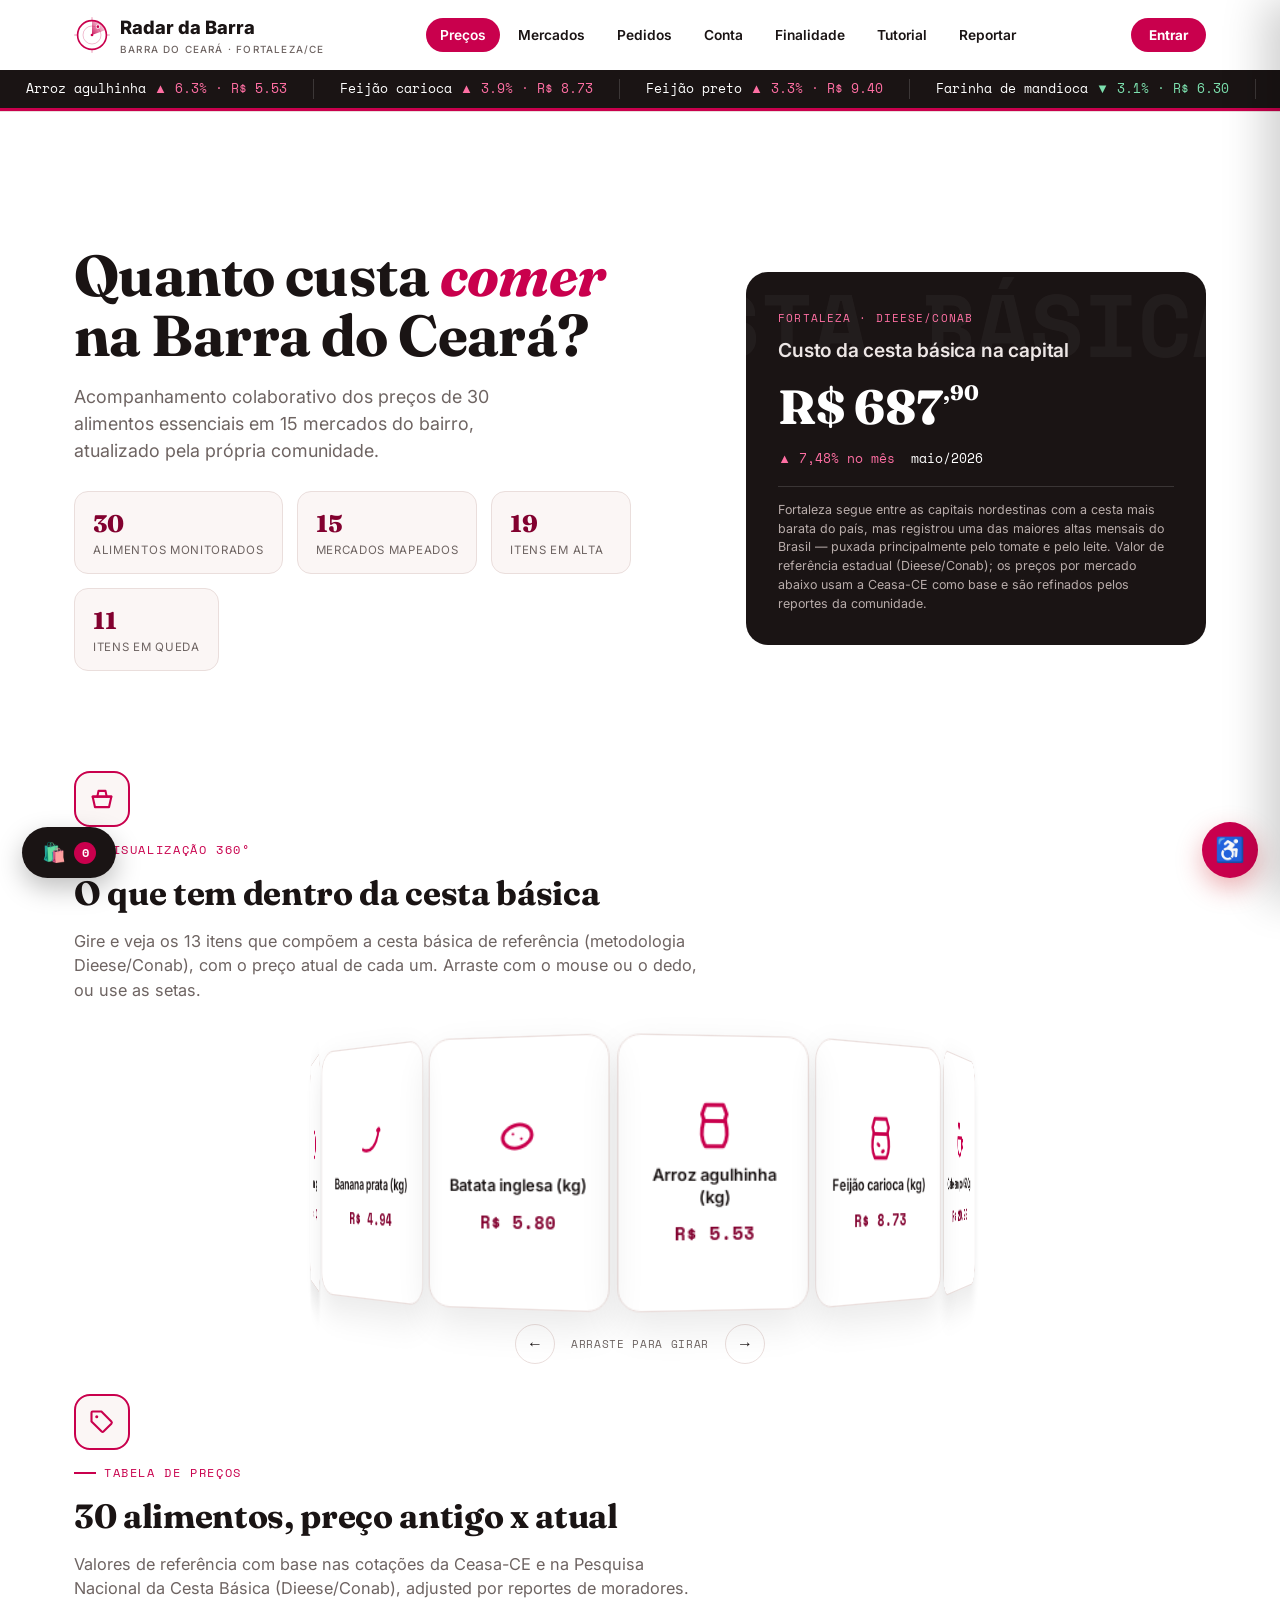
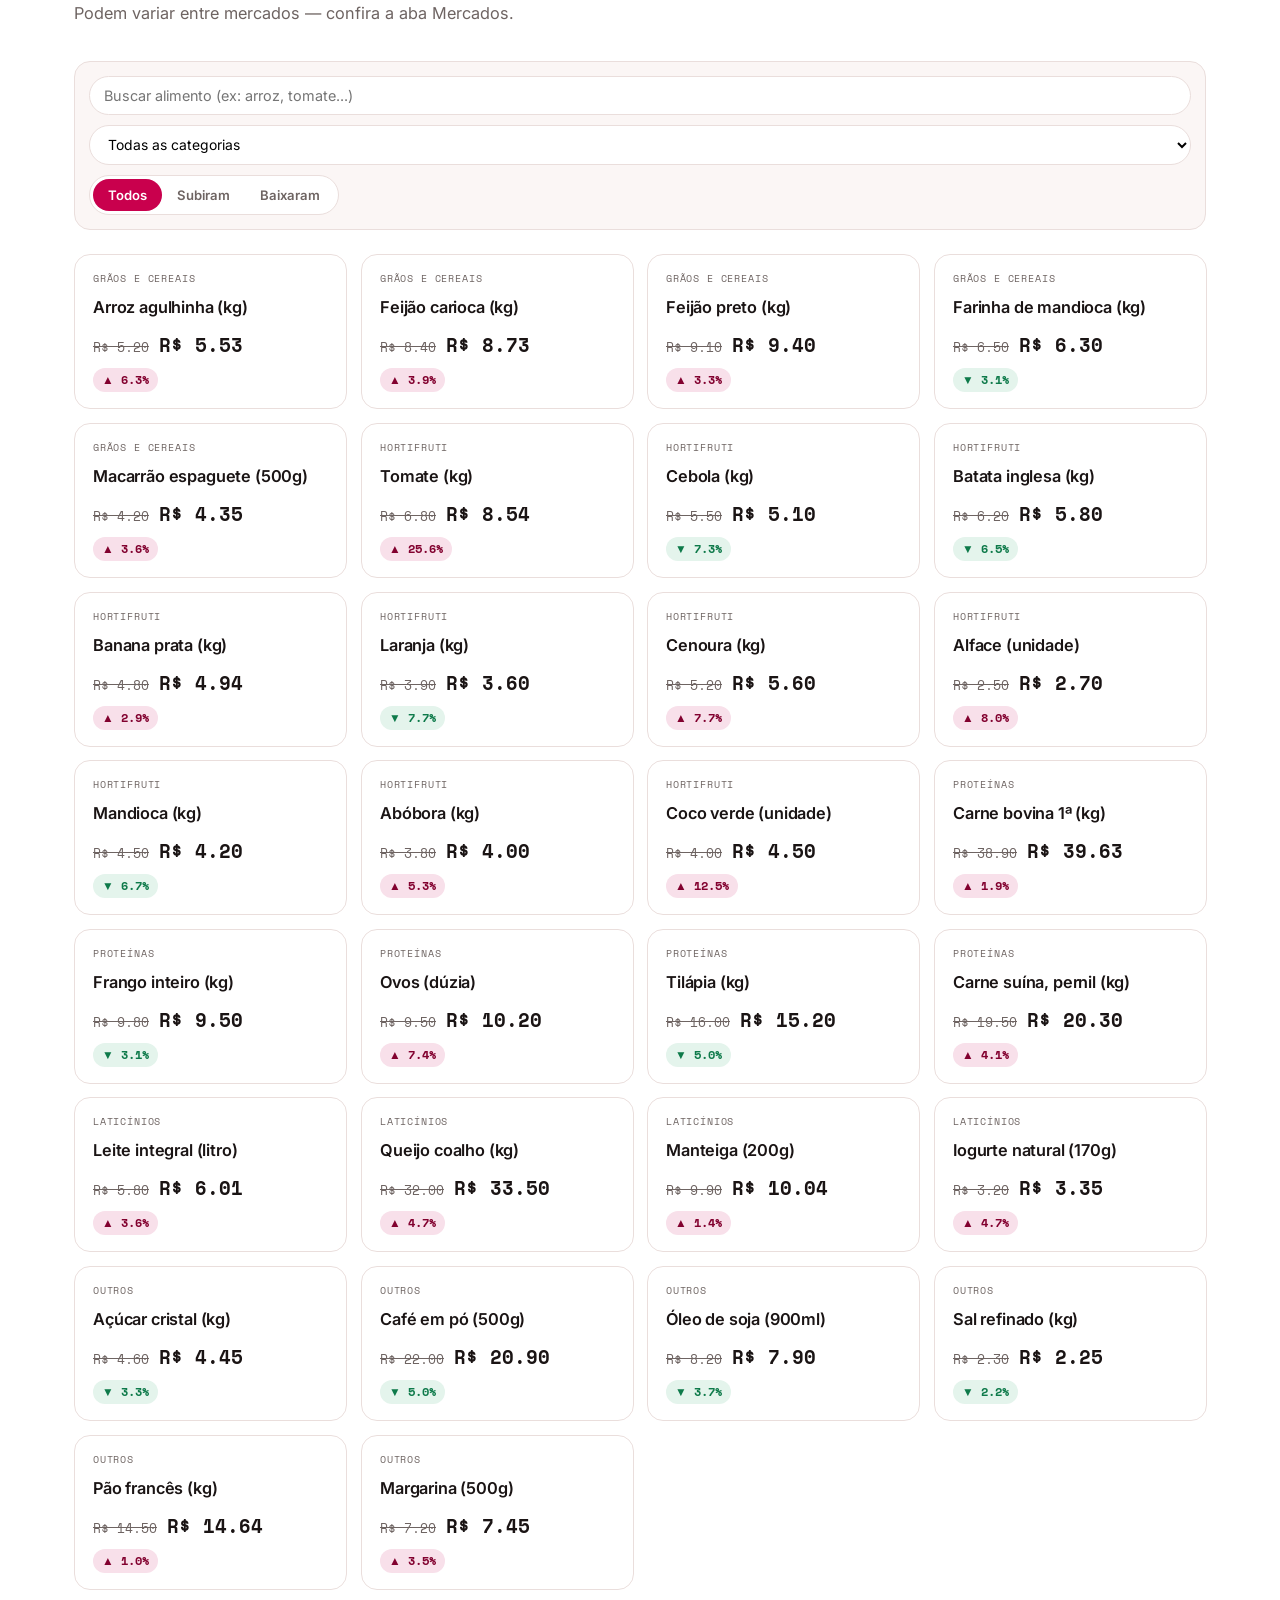
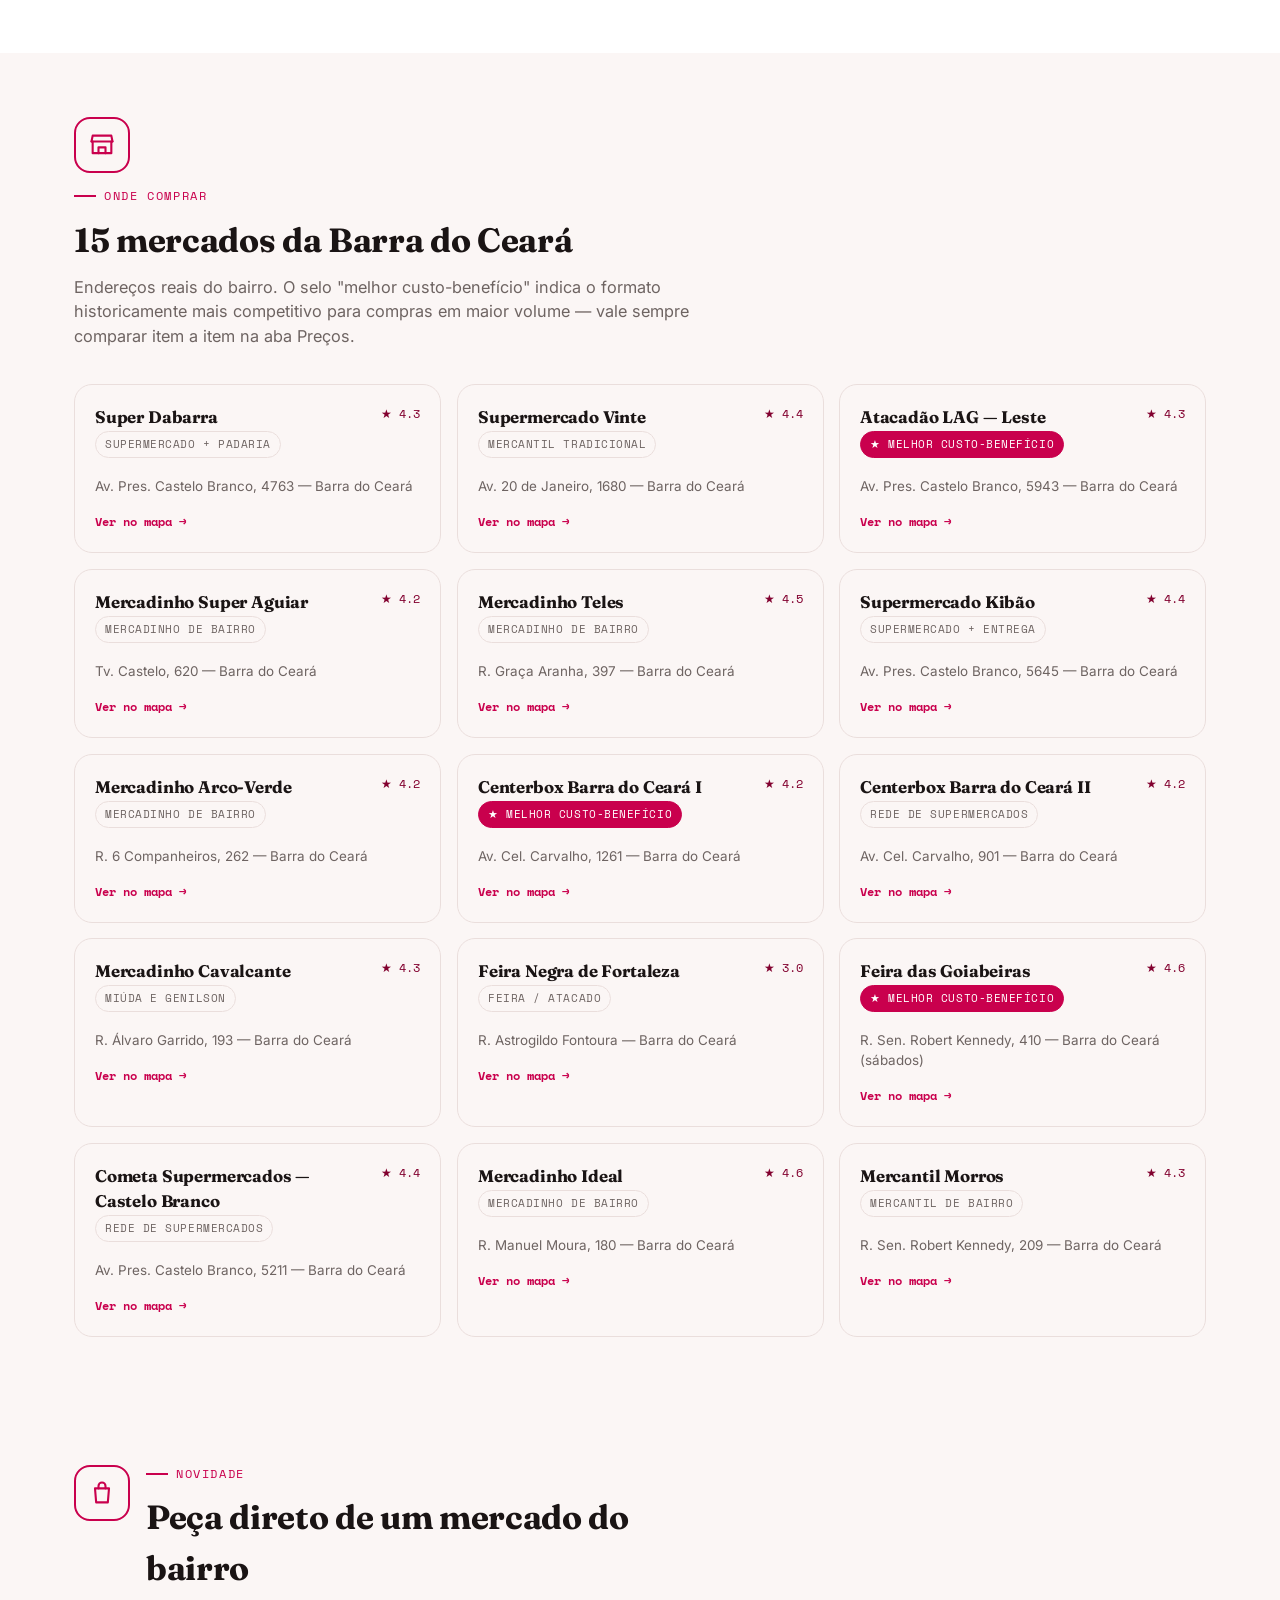
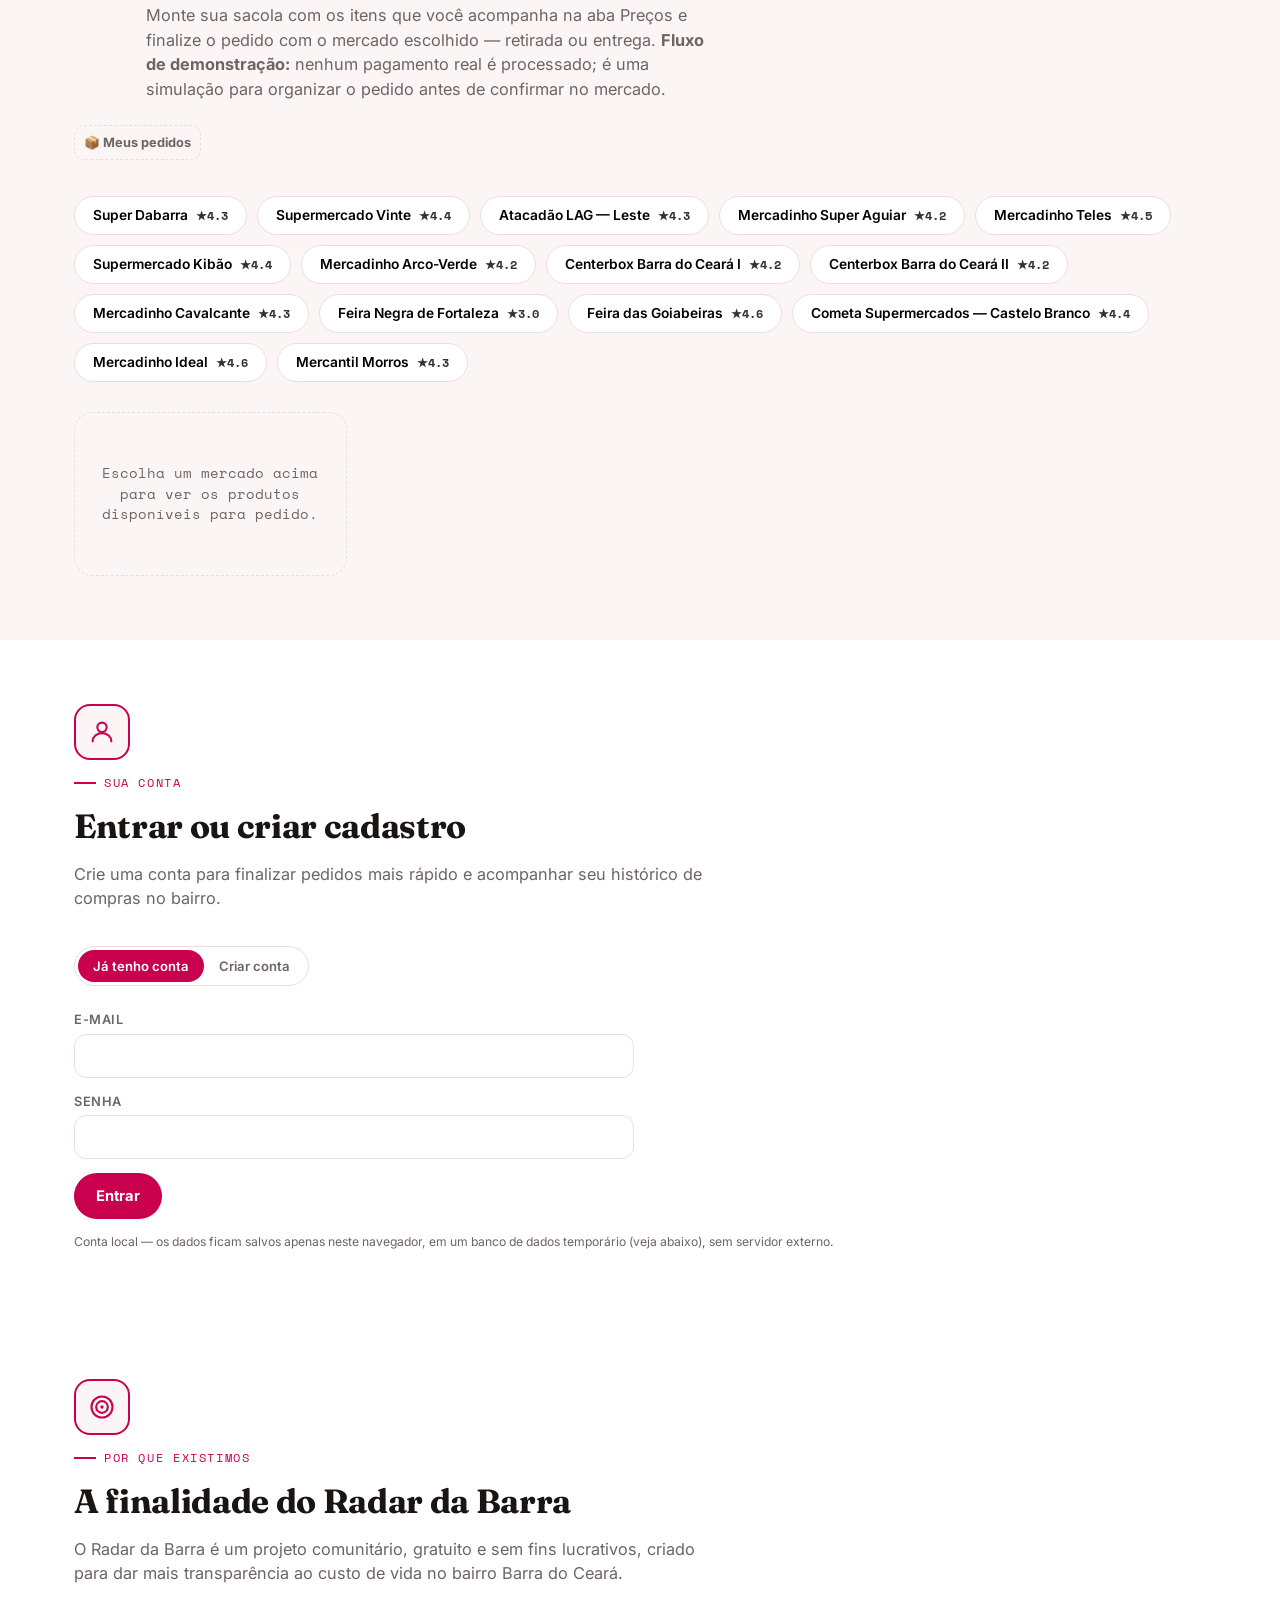
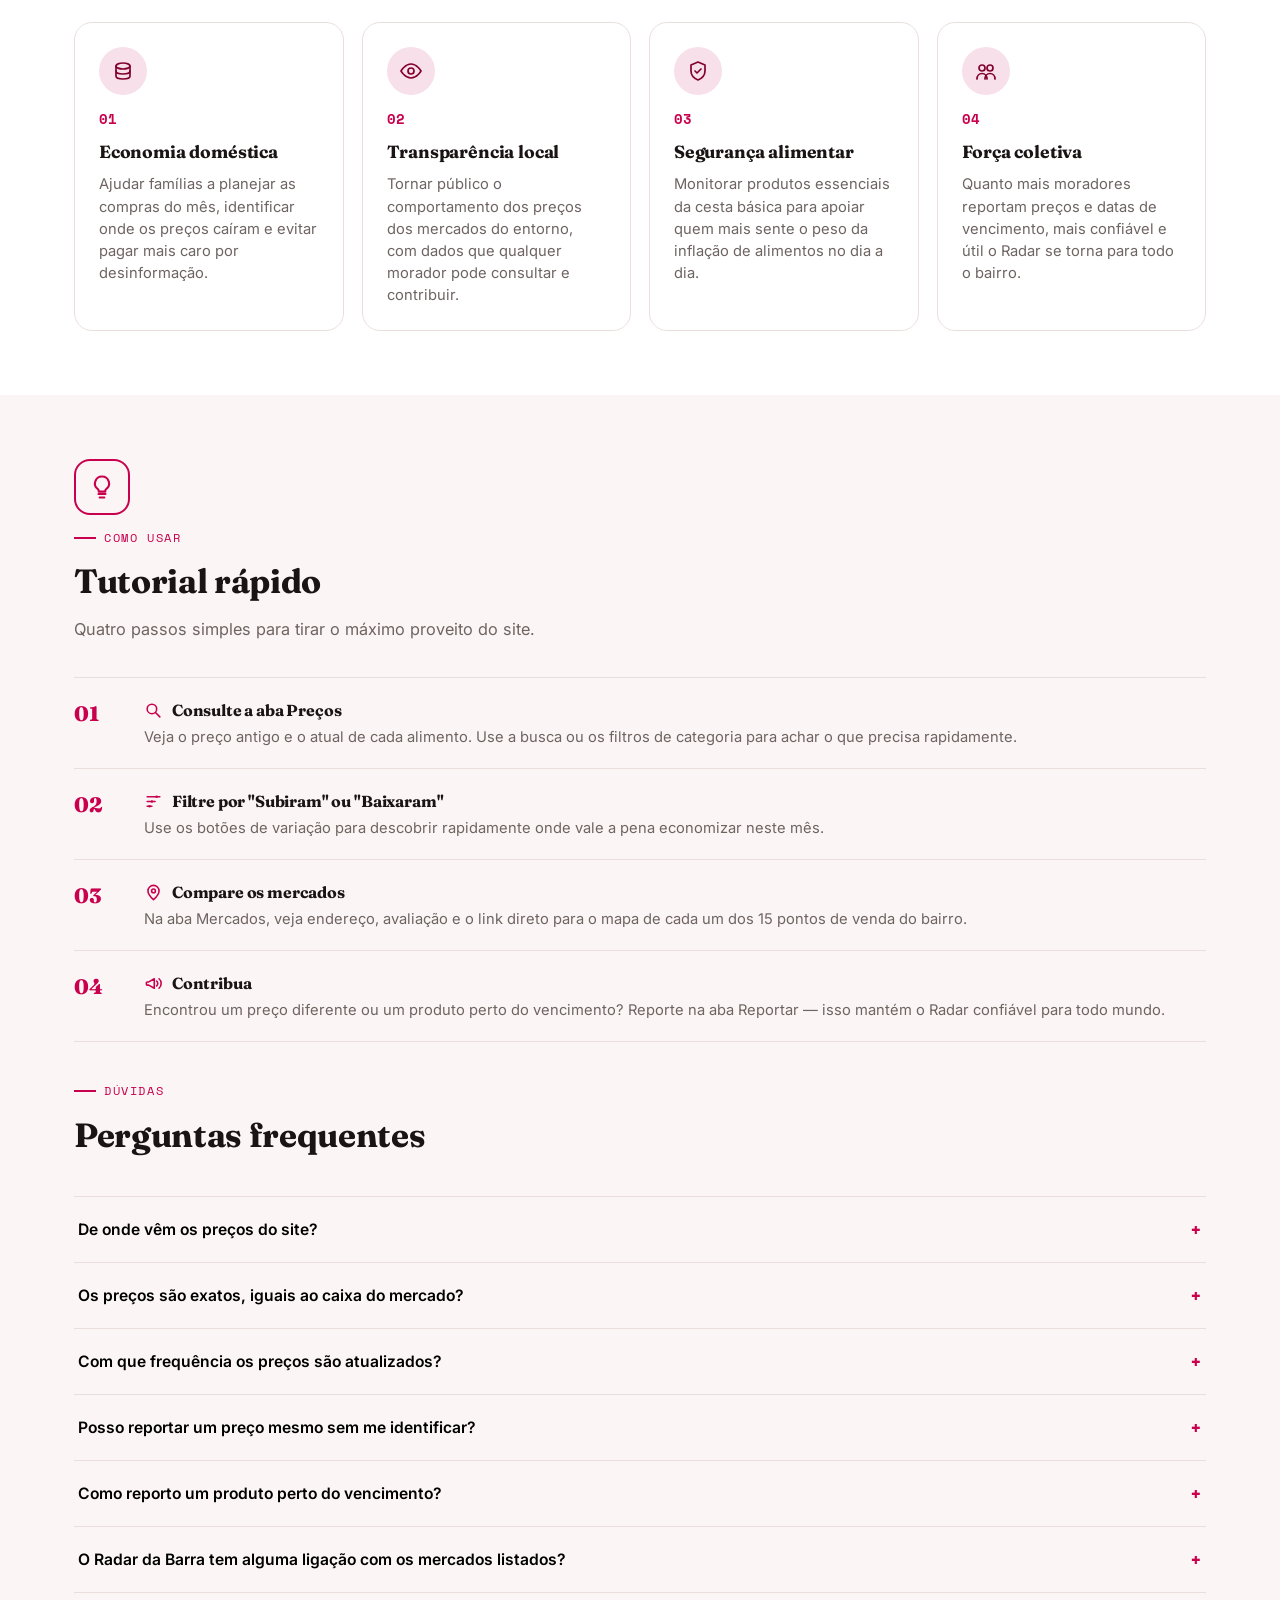
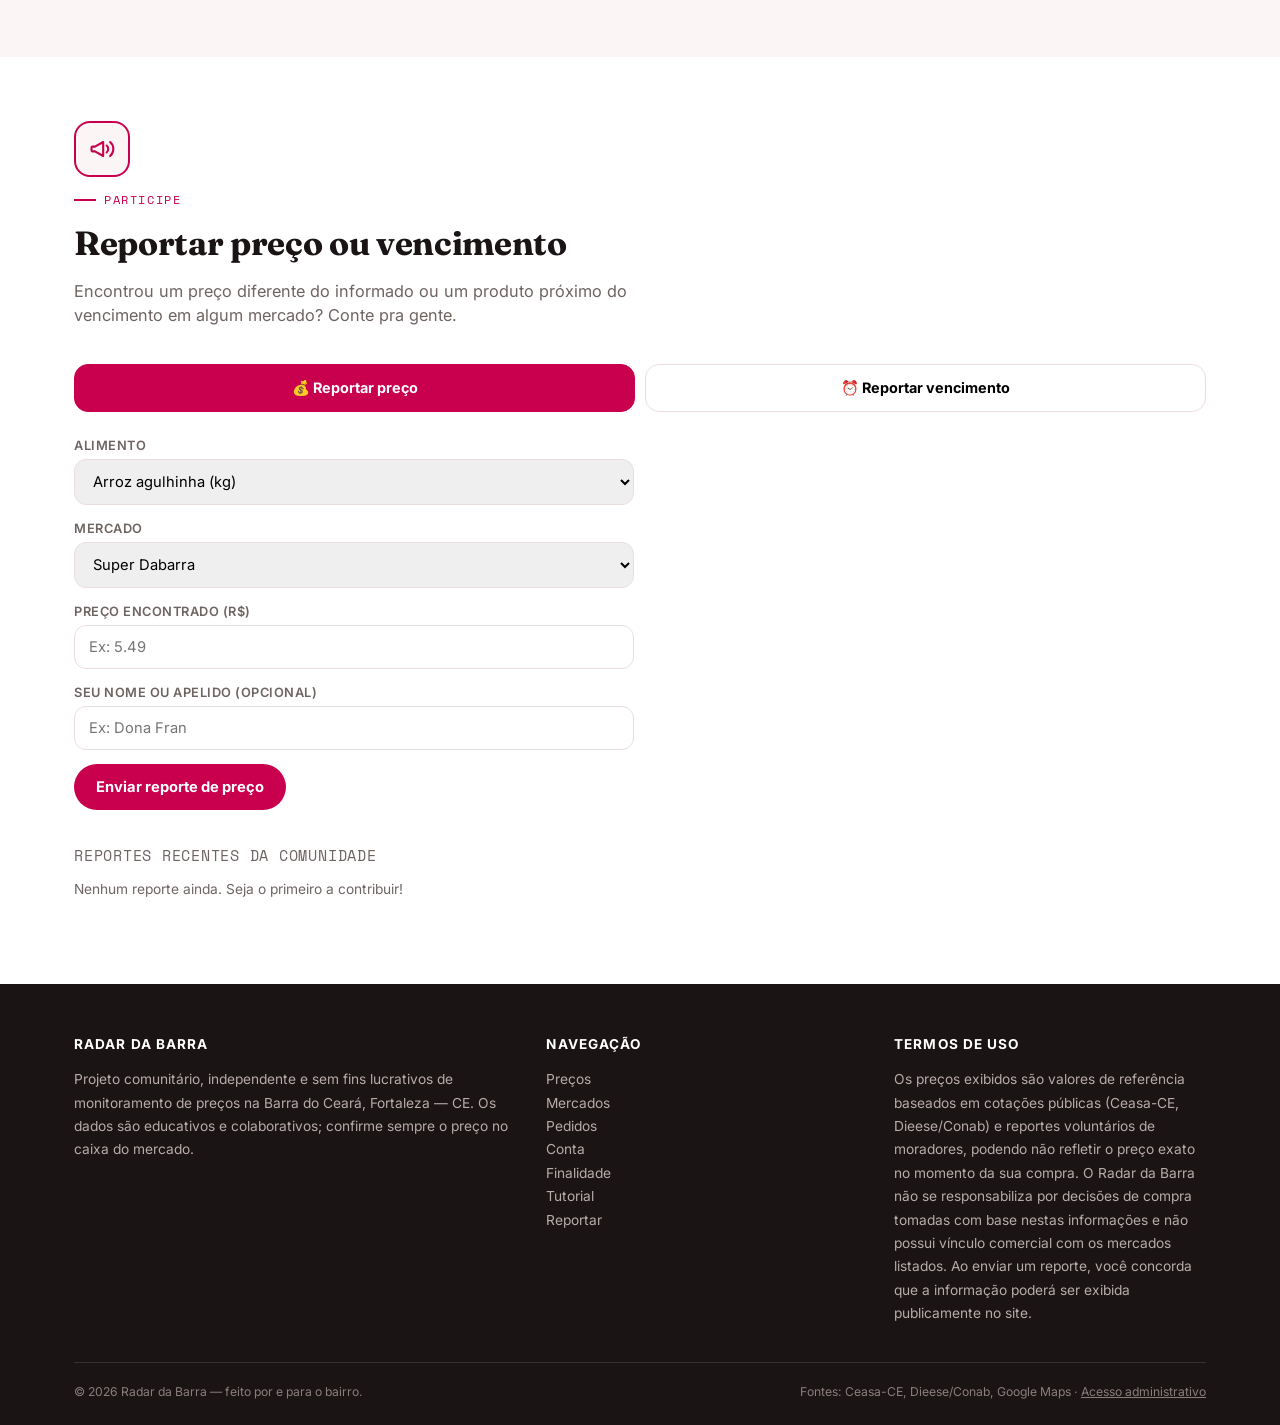
==== commit 88a53f7a: "Add files via upload" ====
--- a/index.html
+++ b/index.html
@@ -4,479 +4,46 @@
 <meta charset="UTF-8">
 <meta name="viewport" content="width=device-width, initial-scale=1.0">
 <title>Radar da Barra — Preços da Barra do Ceará</title>
+<meta name="description" content="Acompanhamento colaborativo dos preços de 30 alimentos essenciais em 15 mercados da Barra do Ceará, Fortaleza. Compare preços, monte pedidos e ajude o bairro com reportes da comunidade.">
+<meta name="theme-color" content="#C9004D">
+<meta property="og:title" content="Radar da Barra — Preços da Barra do Ceará">
+<meta property="og:description" content="Preços de 30 alimentos e 15 mercados da Barra do Ceará, atualizados pela comunidade.">
+<meta property="og:type" content="website">
+<meta property="og:locale" content="pt_BR">
+<link rel="icon" type="image/svg+xml" href="data:image/svg+xml,%3Csvg%20viewBox%3D%220%200%20120%20120%22%20xmlns%3D%22http%3A//www.w3.org/2000/svg%22%3E%0A%20%20%3Cdefs%3E%0A%20%20%20%20%3ClinearGradient%20id%3D%22sweepGrad%22%20x1%3D%2260%22%20y1%3D%2260%22%20x2%3D%22105%22%20y2%3D%2220%22%20gradientUnits%3D%22userSpaceOnUse%22%3E%0A%20%20%20%20%20%20%3Cstop%20offset%3D%220%25%22%20stop-color%3D%22%23C9004D%22%20stop-opacity%3D%220.9%22/%3E%0A%20%20%20%20%20%20%3Cstop%20offset%3D%22100%25%22%20stop-color%3D%22%23C9004D%22%20stop-opacity%3D%220%22/%3E%0A%20%20%20%20%3C/linearGradient%3E%0A%20%20%3C/defs%3E%0A%0A%20%20%3C%21--%20fundo%20--%3E%0A%20%20%3Ccircle%20cx%3D%2260%22%20cy%3D%2260%22%20r%3D%2258%22%20fill%3D%22%23ffffff%22/%3E%0A%0A%20%20%3C%21--%20marcas%20de%20radar%20%28N/E/S/O%29%20--%3E%0A%20%20%3Cg%20stroke%3D%22%23C9004D%22%20stroke-width%3D%222.5%22%20stroke-linecap%3D%22round%22%20opacity%3D%220.55%22%3E%0A%20%20%20%20%3Cline%20x1%3D%2260%22%20y1%3D%222%22%20x2%3D%2260%22%20y2%3D%229%22/%3E%0A%20%20%20%20%3Cline%20x1%3D%2260%22%20y1%3D%22111%22%20x2%3D%2260%22%20y2%3D%22118%22/%3E%0A%20%20%20%20%3Cline%20x1%3D%222%22%20y1%3D%2260%22%20x2%3D%229%22%20y2%3D%2260%22/%3E%0A%20%20%20%20%3Cline%20x1%3D%22111%22%20y1%3D%2260%22%20x2%3D%22118%22%20y2%3D%2260%22/%3E%0A%20%20%3C/g%3E%0A%0A%20%20%3C%21--%20anel%20externo%20--%3E%0A%20%20%3Ccircle%20cx%3D%2260%22%20cy%3D%2260%22%20r%3D%2248%22%20fill%3D%22none%22%20stroke%3D%22%23C9004D%22%20stroke-width%3D%225.5%22/%3E%0A%20%20%3C%21--%20anel%20interno%20--%3E%0A%20%20%3Ccircle%20cx%3D%2260%22%20cy%3D%2260%22%20r%3D%2230%22%20fill%3D%22none%22%20stroke%3D%22%23C9004D%22%20stroke-width%3D%222.5%22%20opacity%3D%220.35%22/%3E%0A%0A%20%20%3C%21--%20setor%20de%20varredura%20do%20radar%20--%3E%0A%20%20%3Cpath%20d%3D%22M60%2C60%20L60%2C12%20A48%2C48%200%200%2C1%20105.11%2C43.58%20Z%22%20fill%3D%22url%28%23sweepGrad%29%22/%3E%0A%0A%20%20%3C%21--%20ponto%20detectado%20%28blip%29%20--%3E%0A%20%20%3Ccircle%20cx%3D%2279.5%22%20cy%3D%2232.2%22%20r%3D%227%22%20fill%3D%22%23ffffff%22/%3E%0A%20%20%3Ccircle%20cx%3D%2279.5%22%20cy%3D%2232.2%22%20r%3D%224.5%22%20fill%3D%22%23C9004D%22/%3E%0A%0A%20%20%3C%21--%20centro%20do%20radar%20--%3E%0A%20%20%3Ccircle%20cx%3D%2260%22%20cy%3D%2260%22%20r%3D%224.5%22%20fill%3D%22%23C9004D%22/%3E%0A%3C/svg%3E%0A">
 <link rel="preconnect" href="https://fonts.googleapis.com">
 <link href="https://fonts.googleapis.com/css2?family=Fraunces:ital,wght@0,500;0,600;0,700;0,900;1,600&family=Inter:wght@400;500;600;700;800&family=Space+Mono:wght@400;700&display=swap" rel="stylesheet">
-<style>
-:root{
-  --white:#ffffff;
-  --off:#FBF6F5;
-  --red:#C9004D;
-  --red-dark:#82012F;
-  --red-soft:#F8E0EA;
-  --ink:#1A1414;
-  --gray:#6E6462;
-  --line:#EADEDC;
-  --green:#0E7A4A;
-  --green-soft:#E4F4EC;
-}
-*{box-sizing:border-box; margin:0; padding:0;}
-html{scroll-behavior:smooth;}
-body{
-  font-family:'Inter', sans-serif;
-  color:var(--ink);
-  background:var(--white);
-  line-height:1.5;
-  overflow-x:hidden;
-}
-h1,h2,h3,h4{font-family:'Fraunces', serif; font-weight:700; letter-spacing:-0.01em;}
-.mono{font-family:'Space Mono', monospace;}
-a{color:inherit; text-decoration:none;}
-img{max-width:100%; display:block;}
-.wrap{max-width:1180px; margin:0 auto; padding:0 24px;}
-::selection{background:var(--red); color:var(--white);}
-
-/* ===== HEADER ===== */
-header{
-  position:sticky; top:0; z-index:500;
-  background:rgba(255,255,255,.92);
-  backdrop-filter:blur(10px);
-  border-bottom:1px solid var(--line);
-}
-.header-inner{
-  max-width:1180px; margin:0 auto; padding:14px 24px;
-  display:flex; align-items:center; justify-content:space-between; gap:20px;
-}
-.logo{display:flex; align-items:center; gap:10px; font-weight:800; font-size:1.15rem;}
-.logo-mark{
-  width:34px; height:34px; border-radius:50%;
-  background:var(--red); position:relative; flex-shrink:0;
-}
-.logo-mark::before{
-  content:''; position:absolute; inset:8px; border:2px solid var(--white); border-radius:50%;
-}
-.logo-mark::after{
-  content:''; position:absolute; width:2px; height:10px; background:var(--white);
-  bottom:2px; right:9px; transform:rotate(45deg); border-radius:2px;
-}
-.logo small{display:block; font-family:'Inter'; font-weight:500; font-size:.62rem; letter-spacing:.12em; color:var(--gray); text-transform:uppercase;}
-
-nav{display:flex; gap:4px;}
-nav button{
-  font-family:'Inter'; font-weight:600; font-size:.86rem; color:var(--ink);
-  background:none; border:none; padding:9px 14px; border-radius:100px; cursor:pointer;
-  transition:.2s; white-space:nowrap;
-}
-nav button:hover{background:var(--off);}
-nav button.active{background:var(--red); color:var(--white);}
-.burger{display:none; background:none; border:none; font-size:1.4rem; cursor:pointer; color:var(--red);}
-
-@media (max-width:880px){
-  nav{
-    display:none; position:absolute; top:100%; left:0; right:0; background:var(--white);
-    flex-direction:column; padding:10px 20px 18px; border-bottom:1px solid var(--line);
-    box-shadow:0 12px 24px rgba(0,0,0,.06);
-  }
-  nav.open{display:flex;}
-  nav button{text-align:left; width:100%;}
-  .burger{display:block;}
-}
-
-/* ===== TICKER ===== */
-.ticker-wrap{
-  background:var(--ink); color:var(--white); overflow:hidden; white-space:nowrap;
-  border-bottom:3px solid var(--red);
-}
-.ticker{display:inline-flex; padding:9px 0; animation:scroll 48s linear infinite;}
-.ticker:hover{animation-play-state:paused;}
-@keyframes scroll{from{transform:translateX(0);} to{transform:translateX(-50%);}}
-.tick-item{
-  font-family:'Space Mono'; font-size:.82rem; padding:0 26px; display:inline-flex; align-items:center; gap:8px;
-  border-right:1px solid rgba(255,255,255,.15);
-}
-.tick-up{color:#FF6FA3;}
-.tick-down{color:#7CE0AE;}
-
-/* ===== SECTIONS ===== */
-section{padding:64px 0; scroll-margin-top:120px;}
-.section-head{max-width:640px; margin-bottom:36px;}
-.eyebrow{
-  font-family:'Space Mono'; font-size:.72rem; text-transform:uppercase; letter-spacing:.14em;
-  color:var(--red); display:flex; align-items:center; gap:8px; margin-bottom:10px;
-}
-.eyebrow::before{content:''; width:22px; height:2px; background:var(--red);}
-.section-head h2{font-size:2.1rem; margin-bottom:10px;}
-.section-head p{color:var(--gray); font-size:1.02rem;}
-.alt{background:var(--off);}
-
-/* ===== HERO ===== */
-.hero{padding:70px 0 50px;}
-.hero-grid{display:grid; grid-template-columns:1.15fr .85fr; gap:50px; align-items:center;}
-.hero h1{font-size:clamp(2.4rem, 5vw, 3.6rem); line-height:1.04; margin-bottom:18px;}
-.hero h1 em{color:var(--red); font-style:italic;}
-.hero p.lead{font-size:1.12rem; color:var(--gray); max-width:480px; margin-bottom:26px;}
-.hero-stats{display:flex; gap:14px; flex-wrap:wrap;}
-.stat-pill{
-  background:var(--off); border:1px solid var(--line); border-radius:14px; padding:14px 18px; min-width:140px;
-}
-.stat-pill .num{font-family:'Fraunces'; font-size:1.5rem; font-weight:800; color:var(--red-dark);}
-.stat-pill .lbl{font-size:.72rem; color:var(--gray); text-transform:uppercase; letter-spacing:.06em;}
-
-.basket-card{
-  background:var(--ink); color:var(--white); border-radius:22px; padding:32px; position:relative; overflow:hidden;
-}
-.basket-card::before{
-  content:'CESTA BÁSICA'; position:absolute; top:-14px; right:-40px; font-family:'Space Mono';
-  font-size:5.5rem; font-weight:700; color:rgba(255,255,255,.04); white-space:nowrap; pointer-events:none;
-}
-.basket-card .tag{font-family:'Space Mono'; font-size:.7rem; color:#FF6FA3; text-transform:uppercase; letter-spacing:.1em;}
-.basket-card h3{font-size:1.2rem; margin:8px 0 18px; font-family:'Inter'; font-weight:600; color:#EDE6E5;}
-.basket-price{font-family:'Fraunces'; font-size:3rem; font-weight:800; line-height:1;}
-.basket-price span{font-size:1.3rem; vertical-align:top;}
-.basket-meta{display:flex; gap:16px; margin-top:18px; font-family:'Space Mono'; font-size:.8rem;}
-.basket-meta .up{color:#FF6FA3;}
-.basket-note{margin-top:18px; font-size:.78rem; color:#B8ACAA; line-height:1.5; border-top:1px solid rgba(255,255,255,.14); padding-top:14px;}
-
-/* ===== FILTERS ===== */
-.filters{
-  display:flex; gap:10px; flex-wrap:wrap; align-items:center; margin-bottom:24px;
-  background:var(--off); border:1px solid var(--line); border-radius:16px; padding:14px;
-}
-.filters input[type=text]{
-  flex:1; min-width:180px; padding:10px 14px; border-radius:100px; border:1px solid var(--line);
-  font-family:'Inter'; font-size:.9rem; background:var(--white);
-}
-.filters select{
-  padding:10px 14px; border-radius:100px; border:1px solid var(--line); font-family:'Inter'; font-size:.87rem;
-  background:var(--white); cursor:pointer;
-}
-.seg{display:flex; background:var(--white); border:1px solid var(--line); border-radius:100px; padding:3px;}
-.seg button{
-  border:none; background:none; padding:8px 15px; border-radius:100px; font-family:'Inter'; font-weight:600;
-  font-size:.82rem; cursor:pointer; color:var(--gray);
-}
-.seg button.active{background:var(--red); color:var(--white);}
-
-/* ===== TABLE / GRID ===== */
-.price-grid{display:grid; grid-template-columns:repeat(auto-fill, minmax(255px,1fr)); gap:14px;}
-.price-card{
-  border:1px solid var(--line); border-radius:16px; padding:16px 18px; transition:.2s;
-  display:flex; flex-direction:column; gap:8px;
-}
-.price-card:hover{border-color:var(--red); box-shadow:0 8px 20px rgba(200,29,37,.08); transform:translateY(-2px);}
-.price-card .cat{font-family:'Space Mono'; font-size:.65rem; text-transform:uppercase; letter-spacing:.08em; color:var(--gray);}
-.price-card h4{font-size:1.02rem; font-weight:600; font-family:'Inter';}
-.price-row{display:flex; align-items:baseline; gap:10px; margin-top:4px;}
-.price-old{font-family:'Space Mono'; font-size:.82rem; color:var(--gray); text-decoration:line-through;}
-.price-new{font-family:'Space Mono'; font-size:1.2rem; font-weight:700;}
-.badge{
-  align-self:flex-start; font-family:'Space Mono'; font-size:.74rem; font-weight:700; padding:3px 9px; border-radius:100px;
-  display:flex; align-items:center; gap:4px;
-}
-.badge.up{background:var(--red-soft); color:var(--red-dark);}
-.badge.down{background:var(--green-soft); color:var(--green);}
-.empty-msg{padding:40px; text-align:center; color:var(--gray); font-family:'Space Mono'; font-size:.9rem; display:none;}
-
-/* ===== MERCADOS ===== */
-.market-grid{display:grid; grid-template-columns:repeat(auto-fill, minmax(280px,1fr)); gap:16px;}
-.market-card{border:1px solid var(--line); border-radius:18px; padding:20px; position:relative;}
-.market-card .top-row{display:flex; justify-content:space-between; align-items:flex-start; gap:8px;}
-.market-card h4{font-size:1.05rem;}
-.market-card .rating{font-family:'Space Mono'; font-size:.78rem; color:var(--red-dark); white-space:nowrap;}
-.market-card .addr{font-size:.84rem; color:var(--gray); margin:8px 0 12px;}
-.market-tag{
-  display:inline-block; font-family:'Space Mono'; font-size:.68rem; text-transform:uppercase; letter-spacing:.05em;
-  background:var(--off); border:1px solid var(--line); color:var(--gray); padding:4px 9px; border-radius:100px; margin-bottom:10px;
-}
-.market-tag.best{background:var(--red); color:var(--white); border-color:var(--red);}
-.market-card a.maplink{font-family:'Space Mono'; font-size:.78rem; color:var(--red); font-weight:700;}
-.market-card a.maplink:hover{text-decoration:underline;}
-
-/* ===== FINALIDADE ===== */
-.pillars{display:grid; grid-template-columns:repeat(auto-fit,minmax(240px,1fr)); gap:18px; margin-top:10px;}
-.pillar{border:1px solid var(--line); border-radius:18px; padding:24px;}
-.pillar .n{font-family:'Space Mono'; color:var(--red); font-weight:700; font-size:.85rem;}
-.pillar h3{font-size:1.1rem; margin:10px 0 8px;}
-.pillar p{color:var(--gray); font-size:.92rem;}
-
-/* ===== TUTORIAL ===== */
-.steps{counter-reset:step; margin:10px 0 40px;}
-.step{
-  display:grid; grid-template-columns:52px 1fr; gap:18px; padding:20px 0; border-bottom:1px solid var(--line);
-}
-.step:first-child{border-top:1px solid var(--line);}
-.step .num{
-  counter-increment:step; font-family:'Fraunces'; font-weight:800; font-size:1.3rem; color:var(--red);
-}
-.step h4{margin-bottom:4px;}
-.step p{color:var(--gray); font-size:.92rem;}
-
-.faq{border-top:1px solid var(--line);}
-.faq-item{border-bottom:1px solid var(--line);}
-.faq-q{
-  width:100%; text-align:left; background:none; border:none; padding:18px 4px; cursor:pointer;
-  display:flex; justify-content:space-between; align-items:center; font-family:'Inter'; font-weight:600; font-size:.98rem;
-}
-.faq-q .plus{font-family:'Space Mono'; font-size:1.2rem; color:var(--red); transition:.2s;}
-.faq-item.open .plus{transform:rotate(45deg);}
-.faq-a{max-height:0; overflow:hidden; transition:max-height .25s ease; color:var(--gray); font-size:.9rem;}
-.faq-a p{padding:0 4px 18px;}
-
-/* ===== REPORTAR ===== */
-.report-tabs{display:flex; gap:10px; margin-bottom:24px;}
-.report-tabs button{
-  flex:1; padding:14px; border-radius:14px; border:1px solid var(--line); background:var(--white);
-  font-family:'Inter'; font-weight:700; cursor:pointer; font-size:.9rem;
-}
-.report-tabs button.active{background:var(--red); color:var(--white); border-color:var(--red);}
-.form-panel{display:none;}
-.form-panel.active{display:block;}
-form{display:grid; gap:14px; max-width:560px;}
-label{font-size:.8rem; font-weight:600; color:var(--gray); text-transform:uppercase; letter-spacing:.04em; margin-bottom:4px; display:block;}
-input, select, textarea{
-  width:100%; padding:12px 14px; border-radius:12px; border:1px solid var(--line); font-family:'Inter'; font-size:.92rem;
-}
-textarea{resize:vertical; min-height:80px;}
-.submit-btn{
-  background:var(--red); color:var(--white); border:none; padding:14px 22px; border-radius:100px; font-weight:700;
-  cursor:pointer; font-family:'Inter'; font-size:.92rem; width:fit-content; transition:.2s;
-}
-.submit-btn:hover{background:var(--red-dark);}
-.confirm-msg{
-  display:none; background:var(--green-soft); color:var(--green); padding:12px 16px; border-radius:12px;
-  font-size:.86rem; font-weight:600; margin-top:10px;
-}
-.recent-reports{margin-top:34px;}
-.recent-reports h4{font-size:.95rem; margin-bottom:12px; color:var(--gray); text-transform:uppercase; letter-spacing:.05em; font-family:'Space Mono'; font-weight:400;}
-.report-item{
-  border:1px solid var(--line); border-radius:12px; padding:12px 16px; margin-bottom:8px; font-size:.86rem;
-  display:flex; justify-content:space-between; gap:10px; flex-wrap:wrap;
-}
-.report-item .who{color:var(--gray); font-family:'Space Mono'; font-size:.74rem;}
-
-/* ===== FOOTER ===== */
-footer{background:var(--ink); color:#CFC5C3; padding:50px 0 24px; margin-top:20px;}
-.footer-grid{display:grid; grid-template-columns:1.4fr 1fr 1fr; gap:36px; margin-bottom:36px;}
-footer h5{color:var(--white); font-family:'Inter'; font-size:.85rem; text-transform:uppercase; letter-spacing:.08em; margin-bottom:14px;}
-footer p, footer li{font-size:.86rem; line-height:1.7; color:#B8ACAA;}
-footer ul{list-style:none;}
-footer a:hover{color:var(--white);}
-.footer-bottom{
-  border-top:1px solid rgba(255,255,255,.12); padding-top:20px; display:flex; justify-content:space-between;
-  flex-wrap:wrap; gap:10px; font-size:.76rem; color:#8A7E7C;
-}
-@media (max-width:760px){
-  .hero-grid, .footer-grid{grid-template-columns:1fr;}
-  .footer-grid{gap:24px;}
-}
-
-/* scroll reveal */
-.reveal{opacity:0; transform:translateY(18px); transition:opacity .6s ease, transform .6s ease;}
-.reveal.show{opacity:1; transform:translateY(0);}
-
-/* ===== ACESSIBILIDADE — botão e painel ===== */
-.a11y-btn{
-  position:fixed; bottom:22px; right:22px; z-index:900;
-  width:56px; height:56px; border-radius:50%; border:none; cursor:pointer;
-  background:var(--red); color:var(--white); font-size:1.5rem;
-  display:flex; align-items:center; justify-content:center;
-  box-shadow:0 10px 26px rgba(200,29,37,.35);
-  transition:transform .2s, background .2s;
-}
-.a11y-btn:hover{transform:scale(1.06); background:var(--red-dark);}
-.a11y-btn:focus-visible{outline:3px solid var(--ink); outline-offset:3px;}
-
-.a11y-panel{
-  position:fixed; bottom:88px; right:22px; z-index:900; width:300px; max-width:calc(100vw - 36px);
-  background:var(--white); border:1px solid var(--line); border-radius:20px;
-  box-shadow:0 20px 50px rgba(0,0,0,.18); padding:18px;
-  transform:translateY(12px) scale(.97); opacity:0; pointer-events:none; transition:.18s ease;
-}
-.a11y-panel.open{transform:translateY(0) scale(1); opacity:1; pointer-events:auto;}
-.a11y-panel h3{font-size:1rem; font-family:'Inter'; font-weight:800; margin-bottom:2px;}
-.a11y-panel .sub{font-size:.76rem; color:var(--gray); margin-bottom:14px;}
-.a11y-close{
-  position:absolute; top:14px; right:14px; background:none; border:none; font-size:1.1rem;
-  cursor:pointer; color:var(--gray); line-height:1;
-}
-.a11y-group{margin-bottom:14px;}
-.a11y-group .label-row{display:flex; justify-content:space-between; align-items:center; margin-bottom:8px;}
-.a11y-group .label-row span{font-size:.78rem; font-weight:700; text-transform:uppercase; letter-spacing:.03em; color:var(--gray);}
-.a11y-stepper{display:flex; align-items:center; gap:8px;}
-.a11y-stepper button{
-  width:30px; height:30px; border-radius:8px; border:1px solid var(--line); background:var(--off);
-  font-family:'Space Mono'; font-weight:700; cursor:pointer; font-size:1rem;
-}
-.a11y-stepper button:hover{background:var(--red-soft); border-color:var(--red);}
-.a11y-stepper .val{font-family:'Space Mono'; font-size:.82rem; min-width:40px; text-align:center;}
-.a11y-toggle{
-  display:flex; align-items:center; justify-content:space-between; gap:10px; width:100%;
-  border:1px solid var(--line); border-radius:12px; padding:9px 12px; background:var(--white);
-  cursor:pointer; font-family:'Inter'; font-size:.84rem; font-weight:600; margin-bottom:8px; text-align:left;
-}
-.a11y-toggle:hover{border-color:var(--red);}
-.a11y-toggle.active{background:var(--red); color:var(--white); border-color:var(--red);}
-.a11y-toggle .sw{
-  width:34px; height:19px; border-radius:100px; background:var(--line); position:relative; flex-shrink:0; transition:.15s;
-}
-.a11y-toggle .sw::after{
-  content:''; position:absolute; top:2px; left:2px; width:15px; height:15px; border-radius:50%; background:var(--white); transition:.15s;
-}
-.a11y-toggle.active .sw{background:var(--ink);}
-.a11y-toggle.active .sw::after{transform:translateX(15px);}
-.a11y-reset{
-  width:100%; margin-top:4px; background:none; border:1px dashed var(--line); border-radius:10px;
-  padding:9px; font-family:'Inter'; font-size:.8rem; font-weight:700; color:var(--gray); cursor:pointer;
-}
-.a11y-reset:hover{color:var(--red); border-color:var(--red);}
-
-/* ---- Estados aplicados ao body ---- */
-body.a11y-contrast{background:#000 !important; color:#FFF200 !important;}
-body.a11y-contrast .price-card, body.a11y-contrast .market-card, body.a11y-contrast .pillar,
-body.a11y-contrast .stat-pill, body.a11y-contrast .basket-card, body.a11y-contrast .step,
-body.a11y-contrast .filters, body.a11y-contrast header, body.a11y-contrast .ticker-wrap,
-body.a11y-contrast footer, body.a11y-contrast .a11y-panel{
-  background:#000 !important; color:#FFF200 !important; border-color:#FFF200 !important;
-}
-body.a11y-contrast .alt{background:#000 !important;}
-body.a11y-contrast a, body.a11y-contrast h1, body.a11y-contrast h2, body.a11y-contrast h3, body.a11y-contrast h4,
-body.a11y-contrast .price-new, body.a11y-contrast .basket-price, body.a11y-contrast .logo,
-body.a11y-contrast .gray, body.a11y-contrast p, body.a11y-contrast span, body.a11y-contrast li{color:#FFF200 !important;}
-body.a11y-contrast .badge, body.a11y-contrast .submit-btn, body.a11y-contrast nav button.active,
-body.a11y-contrast .a11y-btn{background:#FFF200 !important; color:#000 !important; border-color:#FFF200 !important;}
-body.a11y-contrast input, body.a11y-contrast select, body.a11y-contrast textarea{background:#111 !important; color:#FFF200 !important; border-color:#FFF200 !important;}
-
-body.a11y-underline a{text-decoration:underline !important; text-underline-offset:3px;}
-body.a11y-dyslexia, body.a11y-dyslexia *{font-family:'Comic Sans MS', 'Comic Sans', cursive, sans-serif !important; letter-spacing:.01em !important;}
-body.a11y-bigcursor, body.a11y-bigcursor *{cursor:url('data:image/svg+xml;utf8,<svg xmlns="http://www.w3.org/2000/svg" width="40" height="40" viewBox="0 0 24 24"><path d="M2 2 L2 20 L7 16 L10 22 L13 21 L10 15 L16 15 Z" fill="black" stroke="white" stroke-width="1.5"/></svg>') 4 4, auto !important;}
-body.a11y-pause *, body.a11y-pause *::before, body.a11y-pause *::after{
-  animation-play-state:paused !important; transition:none !important; scroll-behavior:auto !important;
-}
-body.a11y-reading-guide{position:relative;}
-#readingGuide{
-  position:fixed; left:0; right:0; height:36px; background:rgba(200,29,37,.14); border-top:2px solid var(--red);
-  border-bottom:2px solid var(--red); z-index:850; pointer-events:none; display:none;
-}
-body.a11y-reading-guide #readingGuide{display:block;}
-
-/* ===== PEDIDOS — seleção de mercado ===== */
-.pedido-market-select{display:flex; gap:10px; flex-wrap:wrap; margin-bottom:30px;}
-.market-chip{
-  border:1px solid var(--line); background:var(--white); border-radius:100px; padding:10px 18px;
-  font-family:'Inter'; font-weight:600; font-size:.86rem; cursor:pointer; transition:.15s;
-  display:flex; align-items:center; gap:8px;
-}
-.market-chip:hover{border-color:var(--red);}
-.market-chip.active{background:var(--red); color:var(--white); border-color:var(--red);}
-.market-chip .stars{font-family:'Space Mono'; font-size:.72rem; opacity:.8;}
-
-.catalog-placeholder{
-  border:1.5px dashed var(--line); border-radius:18px; padding:50px 20px; text-align:center; color:var(--gray);
-  font-family:'Space Mono'; font-size:.86rem;
-}
-
-/* ===== PEDIDOS — grade de produtos ===== */
-.order-grid{display:grid; grid-template-columns:repeat(auto-fill, minmax(255px,1fr)); gap:14px;}
-.order-card{
-  border:1px solid var(--line); border-radius:16px; padding:16px 18px; display:flex; flex-direction:column; gap:8px;
-}
-.order-card .cat{font-family:'Space Mono'; font-size:.65rem; text-transform:uppercase; letter-spacing:.08em; color:var(--gray);}
-.order-card h4{font-size:.98rem; font-weight:600;}
-.order-card .price{font-family:'Space Mono'; font-weight:700; font-size:1.1rem; margin-top:2px;}
-.order-card .add-row{display:flex; align-items:center; justify-content:space-between; margin-top:6px;}
-.qty-stepper{display:flex; align-items:center; gap:10px; border:1px solid var(--line); border-radius:100px; padding:4px 6px;}
-.qty-stepper button{
-  width:26px; height:26px; border-radius:50%; border:none; background:var(--off); font-family:'Space Mono';
-  font-weight:700; cursor:pointer; font-size:.95rem;
-}
-.qty-stepper button:hover{background:var(--red-soft);}
-.qty-stepper .q{font-family:'Space Mono'; font-size:.85rem; min-width:18px; text-align:center;}
-.add-btn{
-  background:var(--red); color:var(--white); border:none; padding:9px 16px; border-radius:100px; font-weight:700;
-  cursor:pointer; font-family:'Inter'; font-size:.82rem;
-}
-.add-btn:hover{background:var(--red-dark);}
-
-/* ===== CARRINHO FLUTUANTE ===== */
-.cart-fab{
-  position:fixed; bottom:22px; left:22px; z-index:900; border:none; border-radius:100px; cursor:pointer;
-  background:var(--ink); color:var(--white); padding:14px 20px; font-size:1.2rem;
-  display:flex; align-items:center; gap:8px; box-shadow:0 10px 26px rgba(0,0,0,.25); transition:.2s;
-}
-.cart-fab:hover{transform:scale(1.04);}
-.cart-count{
-  background:var(--red); color:var(--white); font-family:'Space Mono'; font-size:.72rem; font-weight:700;
-  width:22px; height:22px; border-radius:50%; display:flex; align-items:center; justify-content:center;
-}
-.cart-overlay{
-  position:fixed; inset:0; background:rgba(20,10,10,.45); z-index:940; opacity:0; pointer-events:none; transition:.2s;
-}
-.cart-overlay.open{opacity:1; pointer-events:auto;}
-.cart-drawer{
-  position:fixed; top:0; right:0; bottom:0; width:380px; max-width:92vw; background:var(--white); z-index:950;
-  box-shadow:-16px 0 40px rgba(0,0,0,.18); transform:translateX(100%); transition:.28s ease; display:flex; flex-direction:column;
-  padding:22px;
-}
-.cart-drawer.open{transform:translateX(0);}
-.cart-drawer-head{display:flex; justify-content:space-between; align-items:center; margin-bottom:4px;}
-.cart-drawer-head h3{font-size:1.2rem;}
-.cart-market-tag{font-family:'Space Mono'; font-size:.75rem; color:var(--red-dark); margin-bottom:14px;}
-.cart-items{flex:1; overflow-y:auto; display:flex; flex-direction:column; gap:10px;}
-.cart-item{border:1px solid var(--line); border-radius:12px; padding:10px 12px; display:flex; justify-content:space-between; gap:10px; align-items:center;}
-.cart-item .ci-name{font-size:.85rem; font-weight:600;}
-.cart-item .ci-price{font-family:'Space Mono'; font-size:.76rem; color:var(--gray);}
-.cart-item .remove-btn{background:none; border:none; color:var(--gray); cursor:pointer; font-size:.9rem;}
-.cart-item .remove-btn:hover{color:var(--red);}
-.cart-empty{display:none; text-align:center; color:var(--gray); font-size:.86rem; padding:40px 10px;}
-.cart-summary{border-top:1px solid var(--line); margin-top:14px; padding-top:14px; display:flex; flex-direction:column; gap:8px;}
-.cart-line{display:flex; justify-content:space-between; font-size:.85rem; color:var(--gray);}
-.cart-line.total{font-weight:800; color:var(--ink); font-size:1.05rem; padding-top:6px; border-top:1px dashed var(--line);}
-
-/* ===== MODAIS (checkout / status / meus pedidos) ===== */
-.modal-overlay{
-  position:fixed; inset:0; background:rgba(20,10,10,.5); z-index:970; display:flex; align-items:center; justify-content:center;
-  opacity:0; pointer-events:none; transition:.2s; padding:20px;
-}
-.modal-overlay.open{opacity:1; pointer-events:auto;}
-.modal-card{
-  background:var(--white); border-radius:22px; padding:28px; width:480px; max-width:100%; max-height:88vh; overflow-y:auto;
-  position:relative; transform:translateY(14px) scale(.98); transition:.22s;
-}
-.modal-overlay.open .modal-card{transform:translateY(0) scale(1);}
-
-#deliverySeg button{flex:1; text-align:center;}
-#addressField{transition:.2s;}
-#addressField.hidden{display:none;}
-
-.status-track{display:flex; flex-direction:column; gap:0; margin-top:6px;}
-.status-step{display:grid; grid-template-columns:20px 1fr; gap:14px; padding-bottom:26px; position:relative;}
-.status-step:not(:last-child)::before{
-  content:''; position:absolute; left:9px; top:20px; bottom:0; width:2px; background:var(--line);
-}
-.status-step .dot{width:20px; height:20px; border-radius:50%; background:var(--line); margin-top:1px; flex-shrink:0; transition:.25s;}
-.status-step strong{font-size:.92rem; display:block;}
-.status-step p{font-size:.8rem; color:var(--gray);}
-.status-step.done .dot{background:var(--green);}
-.status-step.done:not(:last-child)::before{background:var(--green);}
-.status-step.current .dot{background:var(--red); box-shadow:0 0 0 5px var(--red-soft);}
-.status-step.current strong{color:var(--red-dark);}
-
-.myorder-item{border:1px solid var(--line); border-radius:14px; padding:14px 16px; margin-bottom:10px;}
-.myorder-item .mo-top{display:flex; justify-content:space-between; font-size:.85rem; font-weight:700;}
-.myorder-item .mo-meta{font-family:'Space Mono'; font-size:.72rem; color:var(--gray); margin:6px 0;}
-.myorder-item .mo-status{
-  display:inline-block; font-family:'Space Mono'; font-size:.7rem; font-weight:700; padding:3px 10px; border-radius:100px;
-  background:var(--red-soft); color:var(--red-dark);
-}
-.myorder-item .mo-status.done{background:var(--green-soft); color:var(--green);}
-.myorder-item .see-status{font-size:.78rem; color:var(--red); font-weight:700; cursor:pointer; background:none; border:none;}
-</style>
+
+<!-- Vínculo com o arquivo CSS externo -->
+<link rel="stylesheet" href="style.css">
+
 </head>
 <body>
-
+<a href="#main-content" class="skip-link">Pular para o conteúdo</a>
 <header>
   <div class="header-inner">
     <div class="logo">
-      <span class="logo-mark"></span>
+      <svg class="logo-mark" viewBox="0 0 120 120" xmlns="http://www.w3.org/2000/svg" aria-hidden="true">
+        <defs>
+          <linearGradient id="sweepGradHeader" x1="60" y1="60" x2="105" y2="20" gradientUnits="userSpaceOnUse">
+            <stop offset="0%" stop-color="#C9004D" stop-opacity="0.9"/>
+            <stop offset="100%" stop-color="#C9004D" stop-opacity="0"/>
+          </linearGradient>
+        </defs>
+        <circle cx="60" cy="60" r="58" fill="#ffffff"/>
+        <g stroke="#C9004D" stroke-width="2.5" stroke-linecap="round" opacity="0.55">
+          <line x1="60" y1="2" x2="60" y2="9"/>
+          <line x1="60" y1="111" x2="60" y2="118"/>
+          <line x1="2" y1="60" x2="9" y2="60"/>
+          <line x1="111" y1="60" x2="118" y2="60"/>
+        </g>
+        <circle cx="60" cy="60" r="48" fill="none" stroke="#C9004D" stroke-width="5.5"/>
+        <circle cx="60" cy="60" r="30" fill="none" stroke="#C9004D" stroke-width="2.5" opacity="0.35"/>
+        <path d="M60,60 L60,12 A48,48 0 0,1 105.11,43.58 Z" fill="url(#sweepGradHeader)"/>
+        <circle cx="79.5" cy="32.2" r="7" fill="#ffffff"/>
+        <circle cx="79.5" cy="32.2" r="4.5" fill="#C9004D"/>
+        <circle cx="60" cy="60" r="4.5" fill="#C9004D"/>
+      </svg>
       <div>Radar da Barra<small>Barra do Ceará · Fortaleza/CE</small></div>
     </div>
     <button class="burger" id="burgerBtn">☰</button>
@@ -484,17 +51,19 @@
       <button data-target="precos" class="active">Preços</button>
       <button data-target="mercados">Mercados</button>
       <button data-target="pedidos">Pedidos</button>
+      <button data-target="conta">Conta</button>
       <button data-target="finalidade">Finalidade</button>
       <button data-target="tutorial">Tutorial</button>
       <button data-target="reportar">Reportar</button>
     </nav>
+    <div class="auth-area" id="authArea"></div>
   </div>
   <div class="ticker-wrap">
     <div class="ticker" id="tickerTrack"></div>
   </div>
 </header>
 
-<!-- ===================== PREÇOS ===================== -->
+<main id="main-content">
 <section id="precos">
   <div class="wrap">
 
@@ -504,10 +73,10 @@
           <h1>Quanto custa <em>comer</em><br>na Barra do Ceará?</h1>
           <p class="lead">Acompanhamento colaborativo dos preços de 30 alimentos essenciais em 15 mercados do bairro, atualizado pela própria comunidade.</p>
           <div class="hero-stats">
-            <div class="stat-pill"><div class="num">30</div><div class="lbl">alimentos monitorados</div></div>
-            <div class="stat-pill"><div class="num">15</div><div class="lbl">mercados mapeados</div></div>
-            <div class="stat-pill"><div class="num" id="upCount">--</div><div class="lbl">itens em alta</div></div>
-            <div class="stat-pill"><div class="num" id="downCount">--</div><div class="lbl">itens em queda</div></div>
+            <div class="stat-pill"><div class="num" data-countup="30">0</div><div class="lbl">alimentos monitorados</div></div>
+            <div class="stat-pill"><div class="num" data-countup="15">0</div><div class="lbl">mercados mapeados</div></div>
+            <div class="stat-pill"><div class="num" id="upCount">0</div><div class="lbl">itens em alta</div></div>
+            <div class="stat-pill"><div class="num" id="downCount">0</div><div class="lbl">itens em queda</div></div>
           </div>
         </div>
         <div class="basket-card">
@@ -523,10 +92,32 @@
       </div>
     </div>
 
+    <div class="section-head reveal" style="margin-top:50px;">
+      <div class="head-icon">
+        <svg viewBox="0 0 24 24"><path d="M4 10h16l-2 9H6l-2-9z"/><path d="M8 10L9 5h6l1 5"/><path d="M4 10h16"/></svg>
+      </div>
+      <div class="eyebrow">Visualização 360°</div>
+      <h2>O que tem dentro da cesta básica</h2>
+      <p>Gire e veja os 13 itens que compõem a cesta básica de referência (metodologia Dieese/Conab), com o preço atual de cada um. Arraste com o mouse ou o dedo, ou use as setas.</p>
+    </div>
+    <div class="basket360 reveal">
+      <div class="basket360-stage" id="basketStage">
+        <div class="basket360-carousel" id="basketCarousel"></div>
+      </div>
+      <div class="basket360-controls">
+        <button id="basket360Prev" aria-label="Girar para esquerda">←</button>
+        <span class="basket360-hint">arraste para girar</span>
+        <button id="basket360Next" aria-label="Girar para direita">→</button>
+      </div>
+    </div>
+
     <div class="section-head reveal" style="margin-top:30px;">
+      <div class="head-icon">
+        <svg viewBox="0 0 24 24"><path d="M20 13.5L13.5 20a1.5 1.5 0 01-2 0L3 11.5V4a1 1 0 011-1h7.5L20 11.5a1.5 1.5 0 010 2z"/><circle cx="7.5" cy="7.5" r="1.3" fill="var(--red)" stroke="none"/></svg>
+      </div>
       <div class="eyebrow">Tabela de preços</div>
       <h2>30 alimentos, preço antigo x atual</h2>
-      <p>Valores de referência com base nas cotações da Ceasa-CE e na Pesquisa Nacional da Cesta Básica (Dieese/Conab), ajustados por reportes de moradores. Podem variar entre mercados — confira a aba Mercados.</p>
+      <p>Valores de referência com base nas cotações da Ceasa-CE e na Pesquisa Nacional da Cesta Básica (Dieese/Conab), adjusted por reportes de moradores. Podem variar entre mercados — confira a aba Mercados.</p>
     </div>
 
     <div class="filters reveal">
@@ -551,10 +142,13 @@
   </div>
 </section>
 
-<!-- ===================== MERCADOS ===================== -->
+
 <section id="mercados" class="alt">
   <div class="wrap">
     <div class="section-head reveal">
+      <div class="head-icon">
+        <svg viewBox="0 0 24 24"><path d="M3 9l1-5h16l1 5"/><path d="M4 9v10h16V9"/><path d="M9 19v-5h6v5"/><path d="M3 9h18"/></svg>
+      </div>
       <div class="eyebrow">Onde comprar</div>
       <h2>15 mercados da Barra do Ceará</h2>
       <p>Endereços reais do bairro. O selo "melhor custo-benefício" indica o formato historicamente mais competitivo para compras em maior volume — vale sempre comparar item a item na aba Preços.</p>
@@ -563,14 +157,19 @@
   </div>
 </section>
 
-<!-- ===================== PEDIDOS ===================== -->
+
 <section id="pedidos" class="alt">
   <div class="wrap">
     <div class="section-head reveal" style="display:flex; justify-content:space-between; align-items:flex-end; gap:20px; flex-wrap:wrap;">
-      <div>
-        <div class="eyebrow">Novidade</div>
-        <h2>Peça direto de um mercado do bairro</h2>
-        <p>Monte sua sacola com os itens que você acompanha na aba Preços e finalize o pedido com o mercado escolhido — retirada ou entrega. <strong>Fluxo de demonstração:</strong> nenhum pagamento real é processado; é uma simulação para organizar o pedido antes de confirmar no mercado.</p>
+      <div style="display:flex; gap:16px;">
+        <div class="head-icon" style="flex-shrink:0;">
+          <svg viewBox="0 0 24 24"><path d="M6 8h12l-1 12H7L6 8z"/><path d="M9 8V6a3 3 0 016 0v2"/></svg>
+        </div>
+        <div>
+          <div class="eyebrow">Novidade</div>
+          <h2>Peça direto de um mercado do bairro</h2>
+          <p>Monte sua sacola com os itens que você acompanha na aba Preços e finalize o pedido com o mercado escolhido — retirada ou entrega. <strong>Fluxo de demonstração:</strong> nenhum pagamento real é processado; é uma simulação para organizar o pedido antes de confirmar no mercado.</p>
+        </div>
       </div>
       <button class="a11y-reset" id="openMyOrders" style="width:auto; white-space:nowrap;">📦 Meus pedidos</button>
     </div>
@@ -596,31 +195,127 @@
   </div>
 </section>
 
-<!-- ===================== FINALIDADE ===================== -->
+
+<section id="conta">
+  <div class="wrap">
+    <div class="section-head reveal">
+      <div class="head-icon">
+        <svg viewBox="0 0 24 24"><circle cx="12" cy="8" r="4"/><path d="M4 20c0-4 3.5-7 8-7s8 3 8 7"/></svg>
+      </div>
+      <div class="eyebrow">Sua conta</div>
+      <h2>Entrar ou criar cadastro</h2>
+      <p>Crie uma conta para finalizar pedidos mais rápido e acompanhar seu histórico de compras no bairro.</p>
+    </div>
+
+    <div id="contaLoggedOut" class="reveal">
+      <div class="seg" id="contaTabs" style="width:fit-content; margin-bottom:24px;">
+        <button data-form="login" class="active">Já tenho conta</button>
+        <button data-form="cadastro">Criar conta</button>
+      </div>
+
+      <div class="form-panel active" id="form-login">
+        <form id="loginForm">
+          <div>
+            <label>E-mail</label>
+            <input type="email" id="li-email" required>
+          </div>
+          <div>
+            <label>Senha</label>
+            <input type="password" id="li-senha" required>
+          </div>
+          <p id="loginError" style="color:var(--red-dark); font-size:.8rem; display:none;">E-mail ou senha incorretos.</p>
+          <button type="submit" class="submit-btn">Entrar</button>
+        </form>
+      </div>
+
+      <div class="form-panel" id="form-cadastro">
+        <form id="cadastroForm">
+          <div>
+            <label>Nome</label>
+            <input type="text" id="ca-nome" required>
+          </div>
+          <div>
+            <label>Data de nascimento</label>
+            <input type="date" id="ca-nasc" required>
+          </div>
+          <div>
+            <label>E-mail</label>
+            <input type="email" id="ca-email" required>
+          </div>
+          <div>
+            <label>Telefone / WhatsApp</label>
+            <input type="tel" id="ca-tel" placeholder="(85) 9____-____">
+          </div>
+          <div>
+            <label>Endereço padrão (opcional)</label>
+            <input type="text" id="ca-endereco" placeholder="Rua, número — Barra do Ceará">
+          </div>
+          <div>
+            <label>Senha</label>
+            <input type="password" id="ca-senha" minlength="4" required>
+          </div>
+          <div>
+            <label>Confirmar senha</label>
+            <input type="password" id="ca-senha2" minlength="4" required>
+          </div>
+          <div style="display:flex; align-items:flex-start; gap:9px; margin-top:2px;">
+            <input type="checkbox" id="ca-consent" required style="width:auto; margin-top:3px; flex-shrink:0;">
+            <label for="ca-consent" style="text-transform:none; font-weight:400; font-size:.78rem; color:var(--gray); letter-spacing:normal;">Confirmo que sou maior de 18 anos, li e concordo com os Termos de Uso (rodapé da página) e autorizo o uso temporário dos meus dados de cadastro apenas neste navegador, para organizar meus pedidos.</label>
+          </div>
+          <p id="cadastroError" style="color:var(--red-dark); font-size:.8rem; display:none;"></p>
+          <button type="submit" class="submit-btn">Criar conta</button>
+        </form>
+      </div>
+      <p style="font-size:.76rem; color:var(--gray); margin-top:14px;">Conta local — os dados ficam salvos apenas neste navegador, em um banco de dados temporário (veja abaixo), sem servidor externo.</p>
+    </div>
+
+    <div id="contaLoggedIn" class="reveal" style="display:none;">
+      <div class="basket-card" style="max-width:420px;">
+        <span class="tag">Conta ativa</span>
+        <h3 id="contaWelcome" style="font-size:1.4rem; font-family:'Fraunces'; font-weight:700;"></h3>
+        <p id="contaEmailShow" style="color:#CFC5C3; font-size:.85rem; margin-top:6px;"></p>
+        <div style="display:flex; gap:10px; margin-top:20px; flex-wrap:wrap;">
+          <button class="submit-btn" id="contaGoOrdersBtn">📦 Meus pedidos</button>
+          <button class="a11y-reset" id="contaLogoutBtn" style="width:auto; color:#FF6FA3; border-color:rgba(255,255,255,.3);">Sair da conta</button>
+        </div>
+        <button class="a11y-reset" id="contaDeleteBtn" style="width:auto; margin-top:10px; color:#FF6FA3; border-color:rgba(255,255,255,.3); font-size:.72rem;">🗑️ Excluir meus dados deste navegador</button>
+      </div>
+    </div>
+  </div>
+</section>
+
+
 <section id="finalidade">
   <div class="wrap">
     <div class="section-head reveal">
+      <div class="head-icon">
+        <svg viewBox="0 0 24 24"><circle cx="12" cy="12" r="9"/><circle cx="12" cy="12" r="5"/><circle cx="12" cy="12" r="1.4" fill="var(--red)" stroke="none"/></svg>
+      </div>
       <div class="eyebrow">Por que existimos</div>
       <h2>A finalidade do Radar da Barra</h2>
       <p>O Radar da Barra é um projeto comunitário, gratuito e sem fins lucrativos, criado para dar mais transparência ao custo de vida no bairro Barra do Ceará.</p>
     </div>
     <div class="pillars reveal">
       <div class="pillar">
+        <div class="pillar-icon"><svg viewBox="0 0 24 24"><ellipse cx="12" cy="7" rx="7" ry="3"/><path d="M5 7v5c0 1.7 3.1 3 7 3s7-1.3 7-3V7"/><path d="M5 12v5c0 1.7 3.1 3 7 3s7-1.3 7-3v-5"/></svg></div>
         <div class="n">01</div>
         <h3>Economia doméstica</h3>
         <p>Ajudar famílias a planejar as compras do mês, identificar onde os preços caíram e evitar pagar mais caro por desinformação.</p>
       </div>
       <div class="pillar">
+        <div class="pillar-icon"><svg viewBox="0 0 24 24"><path d="M2 12s4-7 10-7 10 7 10 7-4 7-10 7-10-7-10-7z"/><circle cx="12" cy="12" r="3"/></svg></div>
         <div class="n">02</div>
         <h3>Transparência local</h3>
         <p>Tornar público o comportamento dos preços dos mercados do entorno, com dados que qualquer morador pode consultar e contribuir.</p>
       </div>
       <div class="pillar">
+        <div class="pillar-icon"><svg viewBox="0 0 24 24"><path d="M12 3l7 3v6c0 5-3.5 7.5-7 9-3.5-1.5-7-4-7-9V6l7-3z"/><path d="M9 12l2 2 4-4"/></svg></div>
         <div class="n">03</div>
         <h3>Segurança alimentar</h3>
         <p>Monitorar produtos essenciais da cesta básica para apoiar quem mais sente o peso da inflação de alimentos no dia a dia.</p>
       </div>
       <div class="pillar">
+        <div class="pillar-icon"><svg viewBox="0 0 24 24"><circle cx="8" cy="9" r="3"/><circle cx="16" cy="9" r="3"/><path d="M3 20c0-3.3 2.2-5.5 5-5.5s5 2.2 5 5.5"/><path d="M11 20c0-3.3 2.2-5.5 5-5.5s5 2.2 5 5.5"/></svg></div>
         <div class="n">04</div>
         <h3>Força coletiva</h3>
         <p>Quanto mais moradores reportam preços e datas de vencimento, mais confiável e útil o Radar se torna para todo o bairro.</p>
@@ -629,10 +324,13 @@
   </div>
 </section>
 
-<!-- ===================== TUTORIAL ===================== -->
+
 <section id="tutorial" class="alt">
   <div class="wrap">
     <div class="section-head reveal">
+      <div class="head-icon">
+        <svg viewBox="0 0 24 24"><path d="M9 18h6M10 21h4"/><path d="M12 3a6 6 0 00-3.5 10.9c.4.3.7.8.7 1.3V16h5.6v-.8c0-.5.3-1 .7-1.3A6 6 0 0012 3z"/></svg>
+      </div>
       <div class="eyebrow">Como usar</div>
       <h2>Tutorial rápido</h2>
       <p>Quatro passos simples para tirar o máximo proveito do site.</p>
@@ -640,19 +338,19 @@
     <div class="steps reveal">
       <div class="step">
         <div class="num">01</div>
-        <div><h4>Consulte a aba Preços</h4><p>Veja o preço antigo e o atual de cada alimento. Use a busca ou os filtros de categoria para achar o que precisa rapidamente.</p></div>
+        <div><h4><svg class="step-icon-inline" viewBox="0 0 24 24"><circle cx="10" cy="10" r="6"/><path d="M20 20l-5.5-5.5"/></svg> Consulte a aba Preços</h4><p>Veja o preço antigo e o atual de cada alimento. Use a busca ou os filtros de categoria para achar o que precisa rapidamente.</p></div>
       </div>
       <div class="step">
         <div class="num">02</div>
-        <div><h4>Filtre por "Subiram" ou "Baixaram"</h4><p>Use os botões de variação para descobrir rapidamente onde vale a pena economizar neste mês.</p></div>
+        <div><h4><svg class="step-icon-inline" viewBox="0 0 24 24"><path d="M4 6h16M4 12h10M4 18h6"/><circle cx="16" cy="6" r="1.6" fill="var(--red)" stroke="none"/><circle cx="10" cy="12" r="1.6" fill="var(--red)" stroke="none"/><circle cx="7" cy="18" r="1.6" fill="var(--red)" stroke="none"/></svg> Filtre por "Subiram" ou "Baixaram"</h4><p>Use os botões de variação para descobrir rapidamente onde vale a pena economizar neste mês.</p></div>
       </div>
       <div class="step">
         <div class="num">03</div>
-        <div><h4>Compare os mercados</h4><p>Na aba Mercados, veja endereço, avaliação e o link direto para o mapa de cada um dos 15 pontos de venda do bairro.</p></div>
+        <div><h4><svg class="step-icon-inline" viewBox="0 0 24 24"><path d="M12 21s7-6.2 7-11a7 7 0 10-14 0c0 4.8 7 11 7 11z"/><circle cx="12" cy="10" r="2.4"/></svg> Compare os mercados</h4><p>Na aba Mercados, veja endereço, avaliação e o link direto para o mapa de cada um dos 15 pontos de venda do bairro.</p></div>
       </div>
       <div class="step">
         <div class="num">04</div>
-        <div><h4>Contribua</h4><p>Encontrou um preço diferente ou um produto perto do vencimento? Reporte na aba Reportar — isso mantém o Radar confiável para todo mundo.</p></div>
+        <div><h4><svg class="step-icon-inline" viewBox="0 0 24 24"><path d="M3 11v2a1 1 0 001 1h2l7 4V6L6 10H4a1 1 0 00-1 1z"/><path d="M16 9a4 4 0 010 6"/><path d="M19 6a8 8 0 010 12"/></svg> Contribua</h4><p>Encontrou um preço diferente ou um produto perto do vencimento? Reporte na aba Reportar — isso mantém o Radar confiável para todo mundo.</p></div>
       </div>
     </div>
 
@@ -664,10 +362,13 @@
   </div>
 </section>
 
-<!-- ===================== REPORTAR ===================== -->
+
 <section id="reportar">
   <div class="wrap">
     <div class="section-head reveal">
+      <div class="head-icon">
+        <svg viewBox="0 0 24 24"><path d="M3 11v2a1 1 0 001 1h2l7 4V6L6 10H4a1 1 0 00-1 1z"/><path d="M16 9a4 4 0 010 6"/><path d="M19 6a8 8 0 010 12"/></svg>
+      </div>
       <div class="eyebrow">Participe</div>
       <h2>Reportar preço ou vencimento</h2>
       <p>Encontrou um preço diferente do informado ou um produto próximo do vencimento em algum mercado? Conte pra gente.</p>
@@ -731,6 +432,8 @@
   </div>
 </section>
 
+
+</main>
 <footer>
   <div class="wrap">
     <div class="footer-grid">
@@ -743,6 +446,8 @@
         <ul>
           <li><a href="#precos">Preços</a></li>
           <li><a href="#mercados">Mercados</a></li>
+          <li><a href="#pedidos">Pedidos</a></li>
+          <li><a href="#conta">Conta</a></li>
           <li><a href="#finalidade">Finalidade</a></li>
           <li><a href="#tutorial">Tutorial</a></li>
           <li><a href="#reportar">Reportar</a></li>
@@ -755,7 +460,7 @@
     </div>
     <div class="footer-bottom">
       <span>© 2026 Radar da Barra — feito por e para o bairro.</span>
-      <span>Fontes: Ceasa-CE, Dieese/Conab, Google Maps</span>
+      <span>Fontes: Ceasa-CE, Dieese/Conab, Google Maps · <button id="adminAccessLink" style="background:none; border:none; color:#8A7E7C; font-size:.76rem; cursor:pointer; padding:0; text-decoration:underline; font-family:'Inter';">Acesso administrativo</button></span>
     </div>
   </div>
 </footer>
@@ -768,7 +473,7 @@
 </button>
 
 <div class="cart-overlay" id="cartOverlay"></div>
-<div class="cart-drawer" id="cartDrawer" role="dialog" aria-label="Sacola de compras">
+<div class="cart-drawer" id="cartDrawer" role="dialog" aria-label="Sacola de compras" tabindex="-1">
   <div class="cart-drawer-head">
     <h3>Sua sacola</h3>
     <button class="a11y-close" id="cartCloseBtn" aria-label="Fechar sacola">✕</button>
@@ -786,7 +491,7 @@
 
 <!-- ===================== CHECKOUT MODAL ===================== -->
 <div class="modal-overlay" id="checkoutOverlay">
-  <div class="modal-card">
+  <div class="modal-card" role="dialog" aria-modal="true" aria-label="Finalizar pedido" tabindex="-1">
     <button class="a11y-close" id="checkoutCloseBtn" aria-label="Fechar checkout">✕</button>
     <div class="eyebrow">Finalizar pedido</div>
     <h3 style="font-family:'Fraunces'; font-size:1.4rem; margin-bottom:16px;">Últimos detalhes</h3>
@@ -823,7 +528,7 @@
 
 <!-- ===================== STATUS DO PEDIDO ===================== -->
 <div class="modal-overlay" id="statusOverlay">
-  <div class="modal-card">
+  <div class="modal-card" role="dialog" aria-modal="true" aria-label="Acompanhamento do pedido" tabindex="-1">
     <button class="a11y-close" id="statusCloseBtn" aria-label="Fechar acompanhamento">✕</button>
     <div class="eyebrow">Pedido confirmado</div>
     <h3 style="font-family:'Fraunces'; font-size:1.4rem;" id="statusOrderId">#0000</h3>
@@ -839,11 +544,61 @@
 
 <!-- ===================== MEUS PEDIDOS (lista) ===================== -->
 <div class="modal-overlay" id="myOrdersOverlay">
-  <div class="modal-card">
+  <div class="modal-card" role="dialog" aria-modal="true" aria-label="Meus pedidos" tabindex="-1">
     <button class="a11y-close" id="myOrdersCloseBtn" aria-label="Fechar meus pedidos">✕</button>
     <div class="eyebrow">Histórico</div>
     <h3 style="font-family:'Fraunces'; font-size:1.4rem; margin-bottom:16px;">Meus pedidos</h3>
     <div id="myOrdersList"></div>
+  </div>
+</div>
+
+<!-- ===================== ADMIN (login + banco de dados) ===================== -->
+<div class="modal-overlay" id="adminOverlay">
+  <div class="modal-card" style="width:560px;" role="dialog" aria-modal="true" aria-label="Acesso administrativo" tabindex="-1">
+    <button class="a11y-close" id="adminCloseBtn" aria-label="Fechar acesso administrativo">✕</button>
+
+    <div id="adminLoginBox">
+      <div class="eyebrow">Área restrita</div>
+      <h3 style="font-family:'Fraunces'; font-size:1.4rem; margin-bottom:16px;">Acesso administrativo</h3>
+      <form id="adminLoginForm">
+        <div>
+          <label>Usuário</label>
+          <input type="text" id="adm-user" autocomplete="off" required>
+        </div>
+        <div>
+          <label>Senha</label>
+          <input type="password" id="adm-pass" required>
+        </div>
+        <p id="adminLoginError" style="color:var(--red-dark); font-size:.8rem; display:none;">Usuário ou senha incorretos.</p>
+        <button type="submit" class="submit-btn">Entrar como admin</button>
+      </form>
+    </div>
+
+    <div id="adminDbBox" style="display:none;">
+      <div class="eyebrow">Modo de desenvolvimento</div>
+      <h3 style="font-family:'Fraunces'; font-size:1.4rem; margin-bottom:6px;">Banco de dados temporário</h3>
+      <p style="color:var(--gray); font-size:.86rem; margin-bottom:18px;">Visível apenas para o admin. Usuários, pedidos e reportes ficam em <strong>sessionStorage</strong> — some ao fechar a aba do navegador.</p>
+      <div class="db-panel">
+        <div class="db-stats">
+          <div class="stat-pill"><div class="num" id="dbUsersCount">0</div><div class="lbl">usuários cadastrados</div></div>
+          <div class="stat-pill"><div class="num" id="dbOrdersCount">0</div><div class="lbl">pedidos no banco</div></div>
+          <div class="stat-pill"><div class="num" id="dbReportsCount">0</div><div class="lbl">reportes no banco</div></div>
+        </div>
+        <div class="db-actions">
+          <button class="a11y-reset" id="dbToggleJson" style="width:auto;">🔍 Ver dados brutos (JSON)</button>
+          <button class="a11y-reset" id="dbResetBtn" style="width:auto; color:var(--red-dark); border-color:var(--red-soft);">🗑️ Limpar banco de teste</button>
+        </div>
+        <pre class="db-json" id="dbJsonView"></pre>
+      </div>
+      <button class="a11y-reset" id="adminLogoutBtn" style="width:auto; margin-top:16px;">Sair do modo admin</button>
+    </div>
+  </div>
+</div>
+
+<div id="librasWidget" vw class="enabled libras-off">
+  <div vw-access-button class="active"></div>
+  <div vw-plugin-wrapper>
+    <div class="vw-plugin-top-wrapper"></div>
   </div>
 </div>
 
@@ -871,584 +626,14 @@
     <button class="a11y-toggle" id="togglePause"><span>Pausar animações</span><span class="sw"></span></button>
     <button class="a11y-toggle" id="toggleGuide"><span>Guia de leitura</span><span class="sw"></span></button>
     <button class="a11y-toggle" id="toggleSpeech"><span>Ler texto selecionado</span><span class="sw"></span></button>
+    <button class="a11y-toggle" id="toggleLibras"><span>Modo Libras</span><span class="sw"></span></button>
   </div>
 
   <button class="a11y-reset" id="a11yReset">Restaurar padrão</button>
 </div>
 
-<script>
-/* ===================== DADOS ===================== */
-const foods = [
-  {n:"Arroz agulhinha (kg)", c:"Grãos e cereais", old:5.20, cur:5.53},
-  {n:"Feijão carioca (kg)", c:"Grãos e cereais", old:8.40, cur:8.73},
-  {n:"Feijão preto (kg)", c:"Grãos e cereais", old:9.10, cur:9.40},
-  {n:"Farinha de mandioca (kg)", c:"Grãos e cereais", old:6.50, cur:6.30},
-  {n:"Macarrão espaguete (500g)", c:"Grãos e cereais", old:4.20, cur:4.35},
-  {n:"Tomate (kg)", c:"Hortifruti", old:6.80, cur:8.54},
-  {n:"Cebola (kg)", c:"Hortifruti", old:5.50, cur:5.10},
-  {n:"Batata inglesa (kg)", c:"Hortifruti", old:6.20, cur:5.80},
-  {n:"Banana prata (kg)", c:"Hortifruti", old:4.80, cur:4.94},
-  {n:"Laranja (kg)", c:"Hortifruti", old:3.90, cur:3.60},
-  {n:"Cenoura (kg)", c:"Hortifruti", old:5.20, cur:5.60},
-  {n:"Alface (unidade)", c:"Hortifruti", old:2.50, cur:2.70},
-  {n:"Mandioca (kg)", c:"Hortifruti", old:4.50, cur:4.20},
-  {n:"Abóbora (kg)", c:"Hortifruti", old:3.80, cur:4.00},
-  {n:"Coco verde (unidade)", c:"Hortifruti", old:4.00, cur:4.50},
-  {n:"Carne bovina 1ª (kg)", c:"Proteínas", old:38.90, cur:39.63},
-  {n:"Frango inteiro (kg)", c:"Proteínas", old:9.80, cur:9.50},
-  {n:"Ovos (dúzia)", c:"Proteínas", old:9.50, cur:10.20},
-  {n:"Tilápia (kg)", c:"Proteínas", old:16.00, cur:15.20},
-  {n:"Carne suína, pernil (kg)", c:"Proteínas", old:19.50, cur:20.30},
-  {n:"Leite integral (litro)", c:"Laticínios", old:5.80, cur:6.01},
-  {n:"Queijo coalho (kg)", c:"Laticínios", old:32.00, cur:33.50},
-  {n:"Manteiga (200g)", c:"Laticínios", old:9.90, cur:10.04},
-  {n:"Iogurte natural (170g)", c:"Laticínios", old:3.20, cur:3.35},
-  {n:"Açúcar cristal (kg)", c:"Outros", old:4.60, cur:4.45},
-  {n:"Café em pó (500g)", c:"Outros", old:22.00, cur:20.90},
-  {n:"Óleo de soja (900ml)", c:"Outros", old:8.20, cur:7.90},
-  {n:"Sal refinado (kg)", c:"Outros", old:2.30, cur:2.25},
-  {n:"Pão francês (kg)", c:"Outros", old:14.50, cur:14.64},
-  {n:"Margarina (500g)", c:"Outros", old:7.20, cur:7.45},
-];
-
-const markets = [
-  {n:"Super Dabarra", addr:"Av. Pres. Castelo Branco, 4763 — Barra do Ceará", rating:4.3, tag:"Supermercado + padaria", lat:-3.7062508, lng:-38.574654, best:false},
-  {n:"Supermercado Vinte", addr:"Av. 20 de Janeiro, 1680 — Barra do Ceará", rating:4.4, tag:"Mercantil tradicional", lat:-3.7057423, lng:-38.5812012, best:false},
-  {n:"Atacadão LAG — Leste", addr:"Av. Pres. Castelo Branco, 5943 — Barra do Ceará", rating:4.3, tag:"Atacarejo", lat:-3.7023082, lng:-38.5842616, best:true},
-  {n:"Mercadinho Super Aguiar", addr:"Tv. Castelo, 620 — Barra do Ceará", rating:4.2, tag:"Mercadinho de bairro", lat:-3.7007362, lng:-38.5825497, best:false},
-  {n:"Mercadinho Teles", addr:"R. Graça Aranha, 397 — Barra do Ceará", rating:4.5, tag:"Mercadinho de bairro", lat:-3.7083534, lng:-38.5731151, best:false},
-  {n:"Supermercado Kibão", addr:"Av. Pres. Castelo Branco, 5645 — Barra do Ceará", rating:4.4, tag:"Supermercado + entrega", lat:-3.7032269, lng:-38.5813109, best:false},
-  {n:"Mercadinho Arco-Verde", addr:"R. 6 Companheiros, 262 — Barra do Ceará", rating:4.2, tag:"Mercadinho de bairro", lat:-3.7026790, lng:-38.5761454, best:false},
-  {n:"Centerbox Barra do Ceará I", addr:"Av. Cel. Carvalho, 1261 — Barra do Ceará", rating:4.2, tag:"Rede de supermercados", lat:-3.7133333, lng:-38.5886111, best:true},
-  {n:"Centerbox Barra do Ceará II", addr:"Av. Cel. Carvalho, 901 — Barra do Ceará", rating:4.2, tag:"Rede de supermercados", lat:-3.7099342, lng:-38.5889900, best:false},
-  {n:"Mercadinho Cavalcante", addr:"R. Álvaro Garrido, 193 — Barra do Ceará", rating:4.3, tag:"Miúda e Genilson", lat:-3.7129179, lng:-38.5810946, best:false},
-  {n:"Feira Negra de Fortaleza", addr:"R. Astrogildo Fontoura — Barra do Ceará", rating:3.0, tag:"Feira / atacado", lat:-3.7121362, lng:-38.5833711, best:false},
-  {n:"Feira das Goiabeiras", addr:"R. Sen. Robert Kennedy, 410 — Barra do Ceará (sábados)", rating:4.6, tag:"Feira livre", lat:-3.7037143, lng:-38.5789647, best:true},
-  {n:"Cometa Supermercados — Castelo Branco", addr:"Av. Pres. Castelo Branco, 5211 — Barra do Ceará", rating:4.4, tag:"Rede de supermercados", lat:-3.7048575, lng:-38.5779713, best:false},
-  {n:"Mercadinho Ideal", addr:"R. Manuel Moura, 180 — Barra do Ceará", rating:4.6, tag:"Mercadinho de bairro", lat:-3.7149602, lng:-38.5826226, best:false},
-  {n:"Mercantil Morros", addr:"R. Sen. Robert Kennedy, 209 — Barra do Ceará", rating:4.3, tag:"Mercantil de bairro", lat:-3.7017921, lng:-38.5778668, best:false},
-];
-
-const faqs = [
-  {q:"De onde vêm os preços do site?", a:"Os valores partem de cotações públicas da Ceasa-CE e da Pesquisa Nacional da Cesta Básica (Dieese/Conab) para Fortaleza, e são refinados com reportes enviados por moradores da Barra do Ceará na aba Reportar."},
-  {q:"Os preços são exatos, iguais ao caixa do mercado?", a:"Não necessariamente. Eles são valores de referência e podem variar de mercado para mercado e de um dia para o outro. Use o site para ter uma noção de tendência (alta ou queda) e sempre confirme o valor final no caixa."},
-  {q:"Com que frequência os preços são atualizados?", a:"A base de referência é revisada mensalmente. Já os reportes da comunidade (aba Reportar) aparecem em tempo real, assim que são enviados."},
-  {q:"Posso reportar um preço mesmo sem me identificar?", a:"Sim. O campo de nome é opcional — você pode enviar como anônimo ou usar um apelido."},
-  {q:"Como reporto um produto perto do vencimento?", a:"Vá até a aba Reportar, clique em \"Reportar vencimento\", selecione o mercado e informe o produto e a data. Isso ajuda outros moradores a evitarem comprar produtos vencidos ou aproveitarem promoções de véspera de vencimento."},
-  {q:"O Radar da Barra tem alguma ligação com os mercados listados?", a:"Não. É um projeto comunitário e independente. Os mercados são listados apenas como referência de localização para os moradores do bairro."},
-];
-
-/* ===================== RENDER PREÇOS ===================== */
-const grid = document.getElementById('priceGrid');
-const emptyMsg = document.getElementById('emptyMsg');
-let currentCat = 'todos', currentVari = 'todos', currentSearch = '';
-
-function pctChange(o,c){ return ((c-o)/o)*100; }
-
-function renderPrices(){
-  const term = currentSearch.trim().toLowerCase();
-  let items = foods.filter(f=>{
-    const matchCat = currentCat==='todos' || f.c===currentCat;
-    const matchSearch = f.n.toLowerCase().includes(term);
-    const delta = pctChange(f.old,f.cur);
-    const matchVari = currentVari==='todos' || (currentVari==='up' && delta>0) || (currentVari==='down' && delta<0);
-    return matchCat && matchSearch && matchVari;
-  });
-  grid.innerHTML = '';
-  emptyMsg.style.display = items.length? 'none':'block';
-  items.forEach(f=>{
-    const delta = pctChange(f.old,f.cur);
-    const up = delta>0;
-    const card = document.createElement('div');
-    card.className = 'price-card';
-    card.innerHTML = `
-      <span class="cat">${f.c}</span>
-      <h4>${f.n}</h4>
-      <div class="price-row">
-        <span class="price-old mono">R$ ${f.old.toFixed(2)}</span>
-        <span class="price-new mono">R$ ${f.cur.toFixed(2)}</span>
-      </div>
-      <span class="badge ${up?'up':'down'}">${up?'▲':'▼'} ${Math.abs(delta).toFixed(1)}%</span>
-    `;
-    grid.appendChild(card);
-  });
-}
-
-function updateCounts(){
-  const up = foods.filter(f=>pctChange(f.old,f.cur)>0).length;
-  const down = foods.filter(f=>pctChange(f.old,f.cur)<0).length;
-  document.getElementById('upCount').textContent = up;
-  document.getElementById('downCount').textContent = down;
-}
-
-document.getElementById('searchInput').addEventListener('input', e=>{currentSearch=e.target.value; renderPrices();});
-document.getElementById('catFilter').addEventListener('change', e=>{currentCat=e.target.value; renderPrices();});
-document.querySelectorAll('#variSeg button').forEach(b=>{
-  b.addEventListener('click', ()=>{
-    document.querySelectorAll('#variSeg button').forEach(x=>x.classList.remove('active'));
-    b.classList.add('active'); currentVari=b.dataset.vari; renderPrices();
-  });
-});
-
-/* ===================== TICKER ===================== */
-const tickerTrack = document.getElementById('tickerTrack');
-function buildTicker(){
-  const set = foods.map(f=>{
-    const delta = pctChange(f.old,f.cur); const up = delta>0;
-    return `<span class="tick-item">${f.n.split('(')[0].trim()} <span class="${up?'tick-up':'tick-down'}">${up?'▲':'▼'} ${Math.abs(delta).toFixed(1)}% · R$ ${f.cur.toFixed(2)}</span></span>`;
-  }).join('');
-  tickerTrack.innerHTML = set + set; // duplicated for seamless loop
-}
-
-/* ===================== MERCADOS ===================== */
-const marketGrid = document.getElementById('marketGrid');
-function renderMarkets(){
-  marketGrid.innerHTML = markets.map(m=>`
-    <div class="market-card">
-      <div class="top-row">
-        <h4>${m.n}</h4>
-        <span class="rating mono">★ ${m.rating.toFixed(1)}</span>
-      </div>
-      <span class="market-tag ${m.best?'best':''}">${m.best?'★ Melhor custo-benefício':m.tag}</span>
-      <div class="addr">${m.addr}</div>
-      <a class="maplink" target="_blank" rel="noopener" href="https://www.google.com/maps/search/?api=1&query=${m.lat},${m.lng}">Ver no mapa →</a>
-    </div>
-  `).join('');
-}
-
-/* ===================== FAQ ===================== */
-const faqList = document.getElementById('faqList');
-function renderFaq(){
-  faqList.innerHTML = faqs.map((f,i)=>`
-    <div class="faq-item" data-i="${i}">
-      <button class="faq-q">${f.q}<span class="plus">+</span></button>
-      <div class="faq-a"><p>${f.a}</p></div>
-    </div>
-  `).join('');
-  document.querySelectorAll('.faq-q').forEach(btn=>{
-    btn.addEventListener('click', ()=>{
-      const item = btn.parentElement;
-      const ans = item.querySelector('.faq-a');
-      const isOpen = item.classList.contains('open');
-      document.querySelectorAll('.faq-item').forEach(o=>{o.classList.remove('open'); o.querySelector('.faq-a').style.maxHeight=null;});
-      if(!isOpen){ item.classList.add('open'); ans.style.maxHeight = ans.scrollHeight+'px'; }
-    });
-  });
-}
-
-/* ===================== REPORTAR ===================== */
-const pAlimento = document.getElementById('p-alimento');
-const pMercado = document.getElementById('p-mercado');
-const vMercado = document.getElementById('v-mercado');
-foods.forEach(f=>{ const o=document.createElement('option'); o.textContent=f.n; pAlimento.appendChild(o); });
-markets.forEach(m=>{
-  const o1=document.createElement('option'); o1.textContent=m.n; pMercado.appendChild(o1);
-  const o2=document.createElement('option'); o2.textContent=m.n; vMercado.appendChild(o2);
-});
-
-const reportTabs = document.querySelectorAll('.report-tabs button');
-reportTabs.forEach(b=>{
-  b.addEventListener('click', ()=>{
-    reportTabs.forEach(x=>x.classList.remove('active')); b.classList.add('active');
-    document.querySelectorAll('.form-panel').forEach(p=>p.classList.remove('active'));
-    document.getElementById('form-'+b.dataset.form).classList.add('active');
-  });
-});
-
-const reportsList = document.getElementById('reportsList');
-function loadReports(){
-  try{ return JSON.parse(localStorage.getItem('radarBarraReports')||'[]'); }catch(e){ return []; }
-}
-function saveReports(list){ localStorage.setItem('radarBarraReports', JSON.stringify(list)); }
-function renderReports(){
-  const list = loadReports();
-  if(!list.length){ reportsList.innerHTML = '<p style="color:var(--gray); font-size:.86rem;">Nenhum reporte ainda. Seja o primeiro a contribuir!</p>'; return; }
-  reportsList.innerHTML = list.slice().reverse().slice(0,12).map(r=>`
-    <div class="report-item">
-      <span>${r.text}</span>
-      <span class="who">${r.who} · ${r.date}</span>
-    </div>
-  `).join('');
-}
-
-document.getElementById('formPreco').addEventListener('submit', e=>{
-  e.preventDefault();
-  const alimento = pAlimento.value, mercado = pMercado.value, preco = document.getElementById('p-preco').value;
-  const nome = document.getElementById('p-nome').value.trim() || 'Anônimo';
-  const list = loadReports();
-  list.push({text:`💰 ${alimento} — R$ ${parseFloat(preco).toFixed(2)} no ${mercado}`, who:nome, date:new Date().toLocaleDateString('pt-BR')});
-  saveReports(list); renderReports();
-  document.getElementById('confirmPreco').style.display='block';
-  e.target.reset();
-  setTimeout(()=>document.getElementById('confirmPreco').style.display='none', 4000);
-});
-
-document.getElementById('formVenc').addEventListener('submit', e=>{
-  e.preventDefault();
-  const produto = document.getElementById('v-produto').value, mercado = vMercado.value, data = document.getElementById('v-data').value;
-  const list = loadReports();
-  list.push({text:`⏰ ${produto} vence em ${new Date(data+'T00:00:00').toLocaleDateString('pt-BR')} — ${mercado}`, who:'Comunidade', date:new Date().toLocaleDateString('pt-BR')});
-  saveReports(list); renderReports();
-  document.getElementById('confirmVenc').style.display='block';
-  e.target.reset();
-  setTimeout(()=>document.getElementById('confirmVenc').style.display='none', 4000);
-});
-
-/* ===================== NAV / SCROLLSPY ===================== */
-const navButtons = document.querySelectorAll('nav button');
-const sections = ['precos','mercados','pedidos','finalidade','tutorial','reportar'].map(id=>document.getElementById(id));
-navButtons.forEach(btn=>{
-  btn.addEventListener('click', ()=>{
-    document.getElementById(btn.dataset.target).scrollIntoView({behavior:'smooth'});
-    document.getElementById('mainNav').classList.remove('open');
-  });
-});
-document.getElementById('burgerBtn').addEventListener('click', ()=>{
-  document.getElementById('mainNav').classList.toggle('open');
-});
-const spy = new IntersectionObserver(entries=>{
-  entries.forEach(entry=>{
-    if(entry.isIntersecting){
-      navButtons.forEach(b=>b.classList.toggle('active', b.dataset.target===entry.target.id));
-    }
-  });
-},{rootMargin:'-45% 0px -50% 0px'});
-sections.forEach(s=>spy.observe(s));
-
-/* ===================== SCROLL REVEAL ===================== */
-const revealObs = new IntersectionObserver(entries=>{
-  entries.forEach(e=>{ if(e.isIntersecting){ e.target.classList.add('show'); revealObs.unobserve(e.target); } });
-},{threshold:.12});
-document.querySelectorAll('.reveal').forEach(el=>revealObs.observe(el));
-
-/* ===================== ACESSIBILIDADE ===================== */
-const a11yBtn = document.getElementById('a11yBtn');
-const a11yPanel = document.getElementById('a11yPanel');
-const a11yCloseBtn = document.getElementById('a11yCloseBtn');
-
-function loadA11y(){
-  try{ return JSON.parse(localStorage.getItem('radarBarraA11y')||'{}'); }catch(e){ return {}; }
-}
-function saveA11y(state){ localStorage.setItem('radarBarraA11y', JSON.stringify(state)); }
-
-let a11y = Object.assign({fontStep:0, contrast:false, underline:false, dyslexia:false, cursor:false, pause:false, guide:false, speech:false}, loadA11y());
-
-const toggles = {
-  contrast:{id:'toggleContrast', cls:'a11y-contrast'},
-  underline:{id:'toggleUnderline', cls:'a11y-underline'},
-  dyslexia:{id:'toggleDyslexia', cls:'a11y-dyslexia'},
-  cursor:{id:'toggleCursor', cls:'a11y-bigcursor'},
-  pause:{id:'togglePause', cls:'a11y-pause'},
-  guide:{id:'toggleGuide', cls:'a11y-reading-guide'},
-};
-
-function applyA11y(){
-  document.getElementById('fontVal').textContent = (100 + a11y.fontStep*10) + '%';
-  document.documentElement.style.fontSize = (100 + a11y.fontStep*10) + '%';
-  Object.keys(toggles).forEach(key=>{
-    const t = toggles[key];
-    document.body.classList.toggle(t.cls, !!a11y[key]);
-    document.getElementById(t.id).classList.toggle('active', !!a11y[key]);
-  });
-  document.getElementById('toggleSpeech').classList.toggle('active', !!a11y.speech);
-  saveA11y(a11y);
-}
-
-document.getElementById('fontPlus').addEventListener('click', ()=>{ if(a11y.fontStep<5){ a11y.fontStep++; applyA11y(); } });
-document.getElementById('fontMinus').addEventListener('click', ()=>{ if(a11y.fontStep>-3){ a11y.fontStep--; applyA11y(); } });
-
-Object.keys(toggles).forEach(key=>{
-  document.getElementById(toggles[key].id).addEventListener('click', ()=>{ a11y[key] = !a11y[key]; applyA11y(); });
-});
-
-document.getElementById('toggleSpeech').addEventListener('click', ()=>{
-  a11y.speech = !a11y.speech; applyA11y();
-});
-document.addEventListener('mouseup', ()=>{
-  if(!a11y.speech) return;
-  const text = window.getSelection().toString().trim();
-  if(text && 'speechSynthesis' in window){
-    window.speechSynthesis.cancel();
-    const utter = new SpeechSynthesisUtterance(text);
-    utter.lang = 'pt-BR';
-    window.speechSynthesis.speak(utter);
-  }
-});
-
-const readingGuide = document.getElementById('readingGuide');
-document.addEventListener('mousemove', e=>{
-  if(a11y.guide){ readingGuide.style.top = (e.clientY - 18) + 'px'; }
-});
-
-document.getElementById('a11yReset').addEventListener('click', ()=>{
-  a11y = {fontStep:0, contrast:false, underline:false, dyslexia:false, cursor:false, pause:false, guide:false, speech:false};
-  applyA11y();
-});
-
-a11yBtn.addEventListener('click', ()=>{
-  const open = a11yPanel.classList.toggle('open');
-  a11yBtn.setAttribute('aria-expanded', open);
-});
-a11yCloseBtn.addEventListener('click', ()=>{
-  a11yPanel.classList.remove('open');
-  a11yBtn.setAttribute('aria-expanded','false');
-});
-document.addEventListener('click', e=>{
-  if(!a11yPanel.contains(e.target) && !a11yBtn.contains(e.target)){ a11yPanel.classList.remove('open'); a11yBtn.setAttribute('aria-expanded','false'); }
-});
-document.addEventListener('keydown', e=>{
-  if(e.key==='Escape'){ a11yPanel.classList.remove('open'); a11yBtn.setAttribute('aria-expanded','false'); }
-});
-
-applyA11y();
-
-/* ===================== PEDIDOS (estilo iFood) ===================== */
-let selectedMarket = null;
-let cart = []; // {name, price, qty, unit-ish label already in name}
-let orderCatCurrent = 'todos', orderSearchCurrent = '';
-
-const pedidoMarketSelect = document.getElementById('pedidoMarketSelect');
-const orderGrid = document.getElementById('orderGrid');
-const catalogHead = document.getElementById('catalogHead');
-const catalogMarketName = document.getElementById('catalogMarketName');
-
-function renderMarketChips(){
-  pedidoMarketSelect.innerHTML = markets.map((m,i)=>`
-    <button class="market-chip ${selectedMarket===i?'active':''}" data-i="${i}">
-      ${m.n} <span class="stars">★${m.rating.toFixed(1)}</span>
-    </button>
-  `).join('');
-  pedidoMarketSelect.querySelectorAll('.market-chip').forEach(chip=>{
-    chip.addEventListener('click', ()=>{
-      const i = parseInt(chip.dataset.i);
-      if(selectedMarket!==i && cart.length){
-        if(!confirm('Trocar de mercado vai esvaziar sua sacola atual. Continuar?')) return;
-        cart = [];
-      }
-      selectedMarket = i;
-      renderMarketChips();
-      catalogHead.style.display = 'block';
-      catalogMarketName.textContent = 'Catálogo — ' + markets[i].n;
-      renderOrderGrid();
-      renderCart();
-    });
-  });
-}
-
-function renderOrderGrid(){
-  if(selectedMarket===null){
-    orderGrid.innerHTML = '<div class="catalog-placeholder">Escolha um mercado acima para ver os produtos disponíveis para pedido.</div>';
-    return;
-  }
-  const term = orderSearchCurrent.trim().toLowerCase();
-  const items = foods.filter(f=> (orderCatCurrent==='todos'||f.c===orderCatCurrent) && f.n.toLowerCase().includes(term));
-  orderGrid.innerHTML = items.map(f=>{
-    const inCart = cart.find(c=>c.name===f.n);
-    const qty = inCart? inCart.qty : 0;
-    return `
-      <div class="order-card">
-        <span class="cat">${f.c}</span>
-        <h4>${f.n}</h4>
-        <span class="price mono">R$ ${f.cur.toFixed(2)}</span>
-        <div class="add-row">
-          ${qty>0 ? `
-            <div class="qty-stepper">
-              <button class="qty-minus" data-name="${f.n}">−</button>
-              <span class="q">${qty}</span>
-              <button class="qty-plus" data-name="${f.n}">+</button>
-            </div>
-          ` : `<button class="add-btn" data-name="${f.n}" data-price="${f.cur}">+ Adicionar</button>`}
-        </div>
-      </div>
-    `;
-  }).join('');
-
-  orderGrid.querySelectorAll('.add-btn').forEach(b=>b.addEventListener('click', ()=>{
-    cart.push({name:b.dataset.name, price:parseFloat(b.dataset.price), qty:1});
-    renderOrderGrid(); renderCart();
-  }));
-  orderGrid.querySelectorAll('.qty-plus').forEach(b=>b.addEventListener('click', ()=>{
-    const item = cart.find(c=>c.name===b.dataset.name); if(item) item.qty++;
-    renderOrderGrid(); renderCart();
-  }));
-  orderGrid.querySelectorAll('.qty-minus').forEach(b=>b.addEventListener('click', ()=>{
-    const item = cart.find(c=>c.name===b.dataset.name);
-    if(item){ item.qty--; if(item.qty<=0) cart = cart.filter(c=>c.name!==b.dataset.name); }
-    renderOrderGrid(); renderCart();
-  }));
-}
-
-document.getElementById('orderSearch').addEventListener('input', e=>{orderSearchCurrent=e.target.value; renderOrderGrid();});
-document.getElementById('orderCatFilter').addEventListener('change', e=>{orderCatCurrent=e.target.value; renderOrderGrid();});
-
-/* ---- Carrinho / drawer ---- */
-const cartFab = document.getElementById('cartFab');
-const cartOverlay = document.getElementById('cartOverlay');
-const cartDrawer = document.getElementById('cartDrawer');
-const cartItemsEl = document.getElementById('cartItems');
-const cartEmptyEl = document.getElementById('cartEmpty');
-const cartSummaryEl = document.getElementById('cartSummary');
-const cartMarketTag = document.getElementById('cartMarketTag');
-
-function cartSubtotal(){ return cart.reduce((s,c)=>s+c.price*c.qty,0); }
-
-function renderCart(){
-  document.getElementById('cartCount').textContent = cart.reduce((s,c)=>s+c.qty,0);
-  cartMarketTag.textContent = selectedMarket!==null ? '🛒 ' + markets[selectedMarket].n : '';
-  if(!cart.length){
-    cartItemsEl.innerHTML=''; cartEmptyEl.style.display='block'; cartSummaryEl.style.display='none';
-    return;
-  }
-  cartEmptyEl.style.display='none'; cartSummaryEl.style.display='flex';
-  cartItemsEl.innerHTML = cart.map(c=>`
-    <div class="cart-item">
-      <div>
-        <div class="ci-name">${c.qty}x ${c.name}</div>
-        <div class="ci-price mono">R$ ${(c.price*c.qty).toFixed(2)}</div>
-      </div>
-      <button class="remove-btn" data-name="${c.name}">🗑️</button>
-    </div>
-  `).join('');
-  cartItemsEl.querySelectorAll('.remove-btn').forEach(b=>b.addEventListener('click', ()=>{
-    cart = cart.filter(c=>c.name!==b.dataset.name); renderCart(); renderOrderGrid();
-  }));
-  const sub = cartSubtotal();
-  const fee = deliveryMode==='entrega' ? 5 : 0;
-  document.getElementById('cartSubtotal').textContent = 'R$ '+sub.toFixed(2);
-  document.getElementById('cartFee').textContent = fee? 'R$ '+fee.toFixed(2) : 'Grátis';
-  document.getElementById('cartTotal').textContent = 'R$ '+(sub+fee).toFixed(2);
-}
-
-function openCart(){ cartOverlay.classList.add('open'); cartDrawer.classList.add('open'); }
-function closeCart(){ cartOverlay.classList.remove('open'); cartDrawer.classList.remove('open'); }
-cartFab.addEventListener('click', openCart);
-document.getElementById('cartCloseBtn').addEventListener('click', closeCart);
-cartOverlay.addEventListener('click', closeCart);
-
-/* ---- Checkout ---- */
-const checkoutOverlay = document.getElementById('checkoutOverlay');
-let deliveryMode = 'retirada';
-document.getElementById('goCheckoutBtn').addEventListener('click', ()=>{
-  if(!cart.length) return;
-  closeCart();
-  checkoutOverlay.classList.add('open');
-});
-document.getElementById('checkoutCloseBtn').addEventListener('click', ()=>checkoutOverlay.classList.remove('open'));
-checkoutOverlay.addEventListener('click', e=>{ if(e.target===checkoutOverlay) checkoutOverlay.classList.remove('open'); });
-
-document.querySelectorAll('#deliverySeg button').forEach(b=>{
-  b.addEventListener('click', ()=>{
-    document.querySelectorAll('#deliverySeg button').forEach(x=>x.classList.remove('active'));
-    b.classList.add('active');
-    deliveryMode = b.dataset.mode;
-    document.getElementById('addressField').classList.toggle('hidden', deliveryMode==='retirada');
-    document.getElementById('co-endereco').required = deliveryMode==='entrega';
-    renderCart();
-  });
-});
-document.getElementById('addressField').classList.add('hidden');
-
-function loadOrders(){ try{ return JSON.parse(localStorage.getItem('radarBarraOrders')||'[]'); }catch(e){ return []; } }
-function saveOrders(list){ localStorage.setItem('radarBarraOrders', JSON.stringify(list)); }
-
-document.getElementById('checkoutForm').addEventListener('submit', e=>{
-  e.preventDefault();
-  const orders = loadOrders();
-  const id = 'RB' + Math.floor(1000+Math.random()*9000);
-  const order = {
-    id, market: markets[selectedMarket].n, items: cart.map(c=>({name:c.name, qty:c.qty, price:c.price})),
-    total: cartSubtotal() + (deliveryMode==='entrega'?5:0), mode: deliveryMode,
-    nome: document.getElementById('co-nome').value, endereco: document.getElementById('co-endereco').value,
-    pagamento: document.getElementById('co-pagamento').value, date: new Date().toLocaleDateString('pt-BR'),
-    time: new Date().toLocaleTimeString('pt-BR',{hour:'2-digit',minute:'2-digit'}), status: 0
-  };
-  orders.push(order); saveOrders(orders);
-  cart = []; renderCart(); renderOrderGrid();
-  checkoutOverlay.classList.remove('open');
-  e.target.reset();
-  document.querySelectorAll('#deliverySeg button')[0].click();
-  openStatusModal(order.id);
-  simulateOrderProgress(order.id);
-});
-
-/* ---- Simulação de status (Recebido → Preparando → A caminho/Pronto → Concluído) ---- */
-function simulateOrderProgress(id){
-  const delays = [3500, 5000, 5500];
-  delays.forEach((d,i)=>{
-    setTimeout(()=>{
-      const orders = loadOrders();
-      const o = orders.find(x=>x.id===id);
-      if(!o) return;
-      o.status = i+1;
-      saveOrders(orders);
-      if(statusOverlay.classList.contains('open') && document.getElementById('statusOrderId').textContent==='#'+id){
-        renderStatus(o);
-      }
-    }, delays.slice(0,i+1).reduce((a,b)=>a+b,0));
-  });
-}
-
-const statusOverlay = document.getElementById('statusOverlay');
-function renderStatus(order){
-  document.getElementById('statusOrderId').textContent = '#'+order.id;
-  document.getElementById('statusOrderSummary').textContent =
-    `${order.market} · ${order.items.reduce((s,i)=>s+i.qty,0)} itens · R$ ${order.total.toFixed(2)} · ${order.mode==='entrega'?'Entrega':'Retirada'}`;
-  document.getElementById('statusStep2Title').textContent = order.mode==='entrega' ? 'Saiu para entrega' : 'Pronto para retirada';
-  document.getElementById('statusStep2Sub').textContent = order.mode==='entrega' ? 'A caminho do seu endereço.' : 'Pode buscar no mercado.';
-  document.querySelectorAll('#statusTrack .status-step').forEach(step=>{
-    const s = parseInt(step.dataset.step);
-    step.classList.toggle('done', s < order.status);
-    step.classList.toggle('current', s === order.status);
-  });
-}
-function openStatusModal(id){
-  const order = loadOrders().find(o=>o.id===id);
-  if(!order) return;
-  renderStatus(order);
-  statusOverlay.classList.add('open');
-}
-document.getElementById('statusCloseBtn').addEventListener('click', ()=>statusOverlay.classList.remove('open'));
-statusOverlay.addEventListener('click', e=>{ if(e.target===statusOverlay) statusOverlay.classList.remove('open'); });
-
-/* ---- Meus pedidos ---- */
-const myOrdersOverlay = document.getElementById('myOrdersOverlay');
-document.getElementById('openMyOrders').addEventListener('click', ()=>{
-  const orders = loadOrders().slice().reverse();
-  const list = document.getElementById('myOrdersList');
-  list.innerHTML = orders.length ? orders.map(o=>`
-    <div class="myorder-item">
-      <div class="mo-top"><span>${o.market}</span><span class="mono">R$ ${o.total.toFixed(2)}</span></div>
-      <div class="mo-meta">${o.id} · ${o.date} ${o.time} · ${o.items.reduce((s,i)=>s+i.qty,0)} itens · ${o.mode==='entrega'?'Entrega':'Retirada'}</div>
-      <span class="mo-status ${o.status>=3?'done':''}">${o.status>=3?'Concluído':['Recebido','Preparando', o.mode==='entrega'?'A caminho':'Pronto p/ retirada'][o.status]}</span>
-      <button class="see-status" data-id="${o.id}">Ver acompanhamento →</button>
-    </div>
-  `).join('') : '<p style="color:var(--gray); font-size:.86rem;">Você ainda não fez nenhum pedido.</p>';
-  list.querySelectorAll('.see-status').forEach(b=>b.addEventListener('click', ()=>{
-    myOrdersOverlay.classList.remove('open'); openStatusModal(b.dataset.id);
-  }));
-  myOrdersOverlay.classList.add('open');
-});
-document.getElementById('myOrdersCloseBtn').addEventListener('click', ()=>myOrdersOverlay.classList.remove('open'));
-myOrdersOverlay.addEventListener('click', e=>{ if(e.target===myOrdersOverlay) myOrdersOverlay.classList.remove('open'); });
-
-document.addEventListener('keydown', e=>{
-  if(e.key==='Escape'){
-    closeCart(); checkoutOverlay.classList.remove('open');
-    statusOverlay.classList.remove('open'); myOrdersOverlay.classList.remove('open');
-  }
-});
-
-renderMarketChips();
-renderOrderGrid();
-renderCart();
-
-/* ===================== INIT ===================== */
-updateCounts();
-renderPrices();
-buildTicker();
-renderMarkets();
-renderFaq();
-renderReports();
-</script>
+<!-- Vínculo com o arquivo JavaScript externo -->
+<script src="script.js"></script>
+
 </body>
 </html>
--- a/style.css
+++ b/style.css
@@ -0,0 +1,599 @@
+:root{
+  --white:#ffffff;
+  --off:#FBF6F5;
+  --red:#C9004D;
+  --red-dark:#82012F;
+  --red-soft:#F8E0EA;
+  --ink:#1A1414;
+  --gray:#6E6462;
+  --line:#EADEDC;
+  --green:#0E7A4A;
+  --green-soft:#E4F4EC;
+}
+*{box-sizing:border-box; margin:0; padding:0;}
+html{scroll-behavior:smooth;}
+body{
+  font-family:'Inter', sans-serif;
+  color:var(--ink);
+  background:var(--white);
+  line-height:1.5;
+  overflow-x:hidden;
+}
+h1,h2,h3,h4{font-family:'Fraunces', serif; font-weight:700; letter-spacing:-0.01em;}
+.mono{font-family:'Space Mono', monospace;}
+a{color:inherit; text-decoration:none;}
+img{max-width:100%; display:block;}
+.wrap{max-width:1180px; margin:0 auto; padding:0 24px;}
+::selection{background:var(--red); color:var(--white);}
+
+/* ===== HEADER ===== */
+header{
+  position:sticky; top:0; z-index:500;
+  background:rgba(255,255,255,.92);
+  backdrop-filter:blur(10px);
+  border-bottom:1px solid var(--line);
+}
+.header-inner{
+  max-width:1180px; margin:0 auto; padding:14px 24px;
+  display:flex; align-items:center; justify-content:space-between; gap:20px;
+}
+.logo{display:flex; align-items:center; gap:10px; font-weight:800; font-size:1.15rem;}
+.logo-mark{width:36px; height:36px; flex-shrink:0; display:block;}
+.logo small{display:block; font-family:'Inter'; font-weight:500; font-size:.62rem; letter-spacing:.12em; color:var(--gray); text-transform:uppercase;}
+
+nav{display:flex; gap:4px;}
+nav button{
+  font-family:'Inter'; font-weight:600; font-size:.86rem; color:var(--ink);
+  background:none; border:none; padding:9px 14px; border-radius:100px; cursor:pointer;
+  transition:.2s; white-space:nowrap; display:inline-block;
+}
+nav button:hover{background:var(--off);}
+nav button.active{background:var(--red); color:var(--white);}
+.burger{display:none; background:none; border:none; font-size:1.4rem; cursor:pointer; color:var(--red);}
+
+@media (max-width:880px){
+  nav{
+    display:flex; position:absolute; top:100%; left:0; right:0; background:var(--white);
+    flex-direction:column; padding:10px 20px 18px; border-bottom:1px solid var(--line);
+    box-shadow:0 12px 24px rgba(0,0,0,.06);
+    opacity:0; visibility:hidden; transform:translateY(-10px);
+    transition:opacity .22s ease, transform .22s ease, visibility .22s;
+  }
+  nav.open{opacity:1; visibility:visible; transform:translateY(0);}
+  nav button{text-align:left; width:100%;}
+  .burger{display:block;}
+}
+
+/* ===== TICKER ===== */
+.ticker-wrap{
+  background:var(--ink); color:var(--white); overflow:hidden; white-space:nowrap;
+  border-bottom:3px solid var(--red);
+}
+.ticker{display:inline-flex; padding:9px 0; animation:scroll 48s linear infinite;}
+.ticker:hover{animation-play-state:paused;}
+@keyframes scroll{from{transform:translateX(0);} to{transform:translateX(-50%);}}
+.tick-item{
+  font-family:'Space Mono'; font-size:.82rem; padding:0 26px; display:inline-flex; align-items:center; gap:8px;
+  border-right:1px solid rgba(255,255,255,.15);
+}
+.tick-up{color:#FF6FA3;}
+.tick-down{color:#7CE0AE;}
+
+/* ===== SECTIONS ===== */
+section{padding:64px 0; scroll-margin-top:120px;}
+.section-head{max-width:640px; margin-bottom:36px;}
+.eyebrow{
+  font-family:'Space Mono'; font-size:.72rem; text-transform:uppercase; letter-spacing:.14em;
+  color:var(--red); display:flex; align-items:center; gap:8px; margin-bottom:10px;
+}
+.eyebrow::before{content:''; width:22px; height:2px; background:var(--red);}
+.section-head h2{font-size:2.1rem; margin-bottom:10px;}
+.section-head p{color:var(--gray); font-size:1.02rem;}
+.alt{background:var(--off);}
+
+/* ===== HERO ===== */
+.hero{padding:70px 0 50px;}
+.hero-grid{display:grid; grid-template-columns:1.15fr .85fr; gap:50px; align-items:center;}
+.hero h1{font-size:clamp(2.4rem, 5vw, 3.6rem); line-height:1.04; margin-bottom:18px;}
+.hero h1 em{color:var(--red); font-style:italic;}
+.hero p.lead{font-size:1.12rem; color:var(--gray); max-width:480px; margin-bottom:26px;}
+.hero-stats{display:flex; gap:14px; flex-wrap:wrap;}
+.stat-pill{
+  background:var(--off); border:1px solid var(--line); border-radius:14px; padding:14px 18px; min-width:140px;
+}
+.stat-pill .num{font-family:'Fraunces'; font-size:1.5rem; font-weight:800; color:var(--red-dark);}
+.stat-pill .lbl{font-size:.72rem; color:var(--gray); text-transform:uppercase; letter-spacing:.06em;}
+
+.basket-card{
+  background:var(--ink); color:var(--white); border-radius:22px; padding:32px; position:relative; overflow:hidden;
+}
+.basket-card::before{
+  content:'CESTA BÁSICA'; position:absolute; top:-14px; right:-40px; font-family:'Space Mono';
+  font-size:5.5rem; font-weight:700; color:rgba(255,255,255,.04); white-space:nowrap; pointer-events:none;
+}
+.basket-card .tag{font-family:'Space Mono'; font-size:.7rem; color:#FF6FA3; text-transform:uppercase; letter-spacing:.1em;}
+.basket-card h3{font-size:1.2rem; margin:8px 0 18px; font-family:'Inter'; font-weight:600; color:#EDE6E5;}
+.basket-price{font-family:'Fraunces'; font-size:3rem; font-weight:800; line-height:1;}
+.basket-price span{font-size:1.3rem; vertical-align:top;}
+.basket-toggle-wrap{display:flex; gap:6px; margin:14px 0;}
+.basket-meta{display:flex; gap:16px; margin-top:18px; font-family:'Space Mono'; font-size:.8rem;}
+.basket-meta .up{color:#FF6FA3;}
+.basket-note{margin-top:18px; font-size:.78rem; color:#B8ACAA; line-height:1.5; border-top:1px solid rgba(255,255,255,.14); padding-top:14px;}
+
+/* ===== FILTERS ===== */
+.filters{
+  display:flex; gap:10px; flex-wrap:wrap; align-items:center; margin-bottom:24px;
+  background:var(--off); border:1px solid var(--line); border-radius:16px; padding:14px;
+}
+.filters input[type=text]{
+  flex:1; min-width:180px; padding:10px 14px; border-radius:100px; border:1px solid var(--line);
+  font-family:'Inter'; font-size:.9rem; background:var(--white);
+}
+.filters select{
+  padding:10px 14px; border-radius:100px; border:1px solid var(--line); font-family:'Inter'; font-size:.87rem;
+  background:var(--white); cursor:pointer;
+}
+.seg{display:flex; background:var(--white); border:1px solid var(--line); border-radius:100px; padding:3px;}
+.seg button{
+  border:none; background:none; padding:8px 15px; border-radius:100px; font-family:'Inter'; font-weight:600;
+  font-size:.82rem; cursor:pointer; color:var(--gray);
+}
+.seg button.active{background:var(--red); color:var(--white);}
+
+/* ===== TABLE / GRID ===== */
+.price-grid{display:grid; grid-template-columns:repeat(auto-fill, minmax(255px,1fr)); gap:14px;}
+.price-card{
+  border:1px solid var(--line); border-radius:16px; padding:16px 18px; transition:.2s;
+  display:flex; flex-direction:column; gap:8px;
+}
+.price-card:hover{border-color:var(--red); box-shadow:0 8px 20px rgba(200,29,37,.08); transform:translateY(-2px);}
+.price-card .cat{font-family:'Space Mono'; font-size:.65rem; text-transform:uppercase; letter-spacing:.08em; color:var(--gray);}
+.price-card h4{font-size:1.02rem; font-weight:600; font-family:'Inter';}
+.price-row{display:flex; align-items:baseline; gap:10px; margin-top:4px;}
+.price-old{font-family:'Space Mono'; font-size:.82rem; color:var(--gray); text-decoration:line-through;}
+.price-new{font-family:'Space Mono'; font-size:1.2rem; font-weight:700;}
+.badge{
+  align-self:flex-start; font-family:'Space Mono'; font-size:.74rem; font-weight:700; padding:3px 9px; border-radius:100px;
+  display:flex; align-items:center; gap:4px;
+}
+.badge.up{background:var(--red-soft); color:var(--red-dark);}
+.badge.down{background:var(--green-soft); color:var(--green);}
+.empty-msg{padding:40px; text-align:center; color:var(--gray); font-family:'Space Mono'; font-size:.9rem; display:none;}
+
+/* ===== MERCADOS ===== */
+.market-grid{display:grid; grid-template-columns:repeat(auto-fill, minmax(280px,1fr)); gap:16px;}
+.market-card{border:1px solid var(--line); border-radius:18px; padding:20px; position:relative;}
+.market-card .top-row{display:flex; justify-content:space-between; align-items:flex-start; gap:8px;}
+.market-card h4{font-size:1.05rem;}
+.market-card .rating{font-family:'Space Mono'; font-size:.78rem; color:var(--red-dark); white-space:nowrap;}
+.market-card .addr{font-size:.84rem; color:var(--gray); margin:8px 0 12px;}
+.market-tag{
+  display:inline-block; font-family:'Space Mono'; font-size:.68rem; text-transform:uppercase; letter-spacing:.05em;
+  background:var(--off); border:1px solid var(--line); color:var(--gray); padding:4px 9px; border-radius:100px; margin-bottom:10px;
+}
+.market-tag.best{background:var(--red); color:var(--white); border-color:var(--red);}
+.market-card a.maplink{font-family:'Space Mono'; font-size:.78rem; color:var(--red); font-weight:700;}
+.market-card a.maplink:hover{text-decoration:underline;}
+
+/* ===== FINALIDADE ===== */
+.pillars{display:grid; grid-template-columns:repeat(auto-fit,minmax(240px,1fr)); gap:18px; margin-top:10px;}
+.pillar Img{width:40px; height:40px; margin-bottom:14px;}
+.pillar{border:1px solid var(--line); border-radius:18px; padding:24px;}
+.pillar .n{font-family:'Space Mono'; color:var(--red); font-weight:700; font-size:.85rem;}
+.pillar h3{font-size:1.1rem; margin:10px 0 8px;}
+.pillar p{color:var(--gray); font-size:.92rem;}
+
+/* ===== TUTORIAL ===== */
+.steps{counter-reset:step; margin:10px 0 40px;}
+.step{
+  display:grid; grid-template-columns:52px 1fr; gap:18px; padding:20px 0; border-bottom:1px solid var(--line);
+}
+.step:first-child{border-top:1px solid var(--line);}
+.step .num{
+  counter-increment:step; font-family:'Fraunces'; font-weight:800; font-size:1.3rem; color:var(--red);
+}
+.step h4{margin-bottom:4px;}
+.step p{color:var(--gray); font-size:.92rem;}
+
+.faq{border-top:1px solid var(--line);}
+.faq-item{border-bottom:1px solid var(--line);}
+.faq-q{
+  width:100%; text-align:left; background:none; border:none; padding:18px 4px; cursor:pointer;
+  display:flex; justify-content:space-between; align-items:center; font-family:'Inter'; font-weight:600; font-size:.98rem;
+}
+.faq-q .plus{font-family:'Space Mono'; font-size:1.2rem; color:var(--red); transition:.2s;}
+.faq-item.open .plus{transform:rotate(45deg);}
+.faq-a{max-height:0; overflow:hidden; transition:max-height .25s ease; color:var(--gray); font-size:.9rem;}
+.faq-a p{padding:0 4px 18px;}
+
+/* ===== REPORTAR ===== */
+.report-tabs{display:flex; gap:10px; margin-bottom:24px;}
+.report-tabs button{
+  flex:1; padding:14px; border-radius:14px; border:1px solid var(--line); background:var(--white);
+  font-family:'Inter'; font-weight:700; cursor:pointer; font-size:.9rem;
+}
+.report-tabs button.active{background:var(--red); color:var(--white); border-color:var(--red);}
+.form-panel{display:none;}
+.form-panel.active{display:block;}
+form{display:grid; gap:14px; max-width:560px;}
+label{font-size:.8rem; font-weight:600; color:var(--gray); text-transform:uppercase; letter-spacing:.04em; margin-bottom:4px; display:block;}
+input, select, textarea{
+  width:100%; padding:12px 14px; border-radius:12px; border:1px solid var(--line); font-family:'Inter'; font-size:.92rem;
+}
+textarea{resize:vertical; min-height:80px;}
+.submit-btn{
+  background:var(--red); color:var(--white); border:none; padding:14px 22px; border-radius:100px; font-weight:700;
+  cursor:pointer; font-family:'Inter'; font-size:.92rem; width:fit-content; transition:.2s;
+}
+.submit-btn:hover{background:var(--red-dark);}
+.confirm-msg{
+  display:none; background:var(--green-soft); color:var(--green); padding:12px 16px; border-radius:12px;
+  font-size:.86rem; font-weight:600; margin-top:10px;
+}
+.recent-reports{margin-top:34px;}
+.recent-reports h4{font-size:.95rem; margin-bottom:12px; color:var(--gray); text-transform:uppercase; letter-spacing:.05em; font-family:'Space Mono'; font-weight:400;}
+.report-item{
+  border:1px solid var(--line); border-radius:12px; padding:12px 16px; margin-bottom:8px; font-size:.86rem;
+  display:flex; justify-content:space-between; gap:10px; flex-wrap:wrap;
+}
+.report-item .who{color:var(--gray); font-family:'Space Mono'; font-size:.74rem;}
+
+/* ===== FOOTER ===== */
+footer{background:var(--ink); color:#CFC5C3; padding:50px 0 24px; margin-top:20px;}
+.footer-grid{display:grid; grid-template-columns:1.4fr 1fr 1fr; gap:36px; margin-bottom:36px;}
+footer h5{color:var(--white); font-family:'Inter'; font-size:.85rem; text-transform:uppercase; letter-spacing:.08em; margin-bottom:14px;}
+footer p, footer li{font-size:.86rem; line-height:1.7; color:#B8ACAA;}
+footer ul{list-style:none;}
+footer a:hover{color:var(--white);}
+.footer-bottom{
+  border-top:1px solid rgba(255,255,255,.12); padding-top:20px; display:flex; justify-content:space-between;
+  flex-wrap:wrap; gap:10px; font-size:.76rem; color:#8A7E7C;
+}
+@media (max-width:760px){
+  .hero-grid, .footer-grid{grid-template-columns:1fr;}
+  .footer-grid{gap:24px;}
+}
+
+/* scroll reveal */
+.reveal{opacity:0; transform:translateY(18px); transition:opacity .6s ease, transform .6s ease;}
+.reveal.show{opacity:1; transform:translateY(0);}
+
+/* ===== ACESSIBILIDADE — botão e painel ===== */
+.a11y-btn{
+  position:fixed; bottom:22px; right:22px; z-index:900;
+  width:56px; height:56px; border-radius:50%; border:none; cursor:pointer;
+  background:var(--red); color:var(--white); font-size:1.5rem;
+  display:flex; align-items:center; justify-content:center;
+  box-shadow:0 10px 26px rgba(200,29,37,.35);
+  transition:transform .2s, background .2s;
+}
+.a11y-btn:hover{transform:scale(1.06); background:var(--red-dark);}
+.a11y-btn:focus-visible{outline:3px solid var(--ink); outline-offset:3px;}
+
+.a11y-panel{
+  position:fixed; bottom:88px; right:22px; z-index:900; width:300px; max-width:calc(100vw - 36px);
+  background:var(--white); border:1px solid var(--line); border-radius:20px;
+  box-shadow:0 20px 50px rgba(0,0,0,.18); padding:18px;
+  transform:translateY(12px) scale(.97); opacity:0; pointer-events:none; transition:.18s ease;
+}
+.a11y-panel.open{transform:translateY(0) scale(1); opacity:1; pointer-events:auto;}
+.a11y-panel h3{font-size:1rem; font-family:'Inter'; font-weight:800; margin-bottom:2px;}
+.a11y-panel .sub{font-size:.76rem; color:var(--gray); margin-bottom:14px;}
+.a11y-close{
+  position:absolute; top:14px; right:14px; background:none; border:none; font-size:1.1rem;
+  cursor:pointer; color:var(--gray); line-height:1;
+}
+.a11y-group{margin-bottom:14px;}
+.a11y-group .label-row{display:flex; justify-content:space-between; align-items:center; margin-bottom:8px;}
+.a11y-group .label-row span{font-size:.78rem; font-weight:700; text-transform:uppercase; letter-spacing:.03em; color:var(--gray);}
+.a11y-stepper{display:flex; align-items:center; gap:8px;}
+.a11y-stepper button{
+  width:30px; height:30px; border-radius:8px; border:1px solid var(--line); background:var(--off);
+  font-family:'Space Mono'; font-weight:700; cursor:pointer; font-size:1rem;
+}
+.a11y-stepper button:hover{background:var(--red-soft); border-color:var(--red);}
+.a11y-stepper .val{font-family:'Space Mono'; font-size:.82rem; min-width:40px; text-align:center;}
+.a11y-toggle{
+  display:flex; align-items:center; justify-content:space-between; gap:10px; width:100%;
+  border:1px solid var(--line); border-radius:12px; padding:9px 12px; background:var(--white);
+  cursor:pointer; font-family:'Inter'; font-size:.84rem; font-weight:600; margin-bottom:8px; text-align:left;
+}
+.a11y-toggle:hover{border-color:var(--red);}
+.a11y-toggle.active{background:var(--red); color:var(--white); border-color:var(--red);}
+.a11y-toggle .sw{
+  width:34px; height:19px; border-radius:100px; background:var(--line); position:relative; flex-shrink:0; transition:.15s;
+}
+.a11y-toggle .sw::after{
+  content:''; position:absolute; top:2px; left:2px; width:15px; height:15px; border-radius:50%; background:var(--white); transition:.15s;
+}
+.a11y-toggle.active .sw{background:var(--ink);}
+.a11y-toggle.active .sw::after{transform:translateX(15px);}
+.a11y-reset{
+  width:100%; margin-top:4px; background:none; border:1px dashed var(--line); border-radius:10px;
+  padding:9px; font-family:'Inter'; font-size:.8rem; font-weight:700; color:var(--gray); cursor:pointer;
+}
+.a11y-reset:hover{color:var(--red); border-color:var(--red);}
+
+/* ---- Estados aplicados ao body ---- */
+body.a11y-contrast{background:#000 !important; color:#FFF200 !important;}
+body.a11y-contrast .price-card, body.a11y-contrast .market-card, body.a11y-contrast .pillar,
+body.a11y-contrast .stat-pill, body.a11y-contrast .basket-card, body.a11y-contrast .step,
+body.a11y-contrast .filters, body.a11y-contrast header, body.a11y-contrast .ticker-wrap,
+body.a11y-contrast footer, body.a11y-contrast .a11y-panel{
+  background:#000 !important; color:#FFF200 !important; border-color:#FFF200 !important;
+}
+body.a11y-contrast .alt{background:#000 !important;}
+body.a11y-contrast a, body.a11y-contrast h1, body.a11y-contrast h2, body.a11y-contrast h3, body.a11y-contrast h4,
+body.a11y-contrast .price-new, body.a11y-contrast .basket-price, body.a11y-contrast .logo,
+body.a11y-contrast .gray, body.a11y-contrast p, body.a11y-contrast span, body.a11y-contrast li{color:#FFF200 !important;}
+body.a11y-contrast .badge, body.a11y-contrast .submit-btn, body.a11y-contrast nav button.active,
+body.a11y-contrast .a11y-btn{background:#FFF200 !important; color:#000 !important; border-color:#FFF200 !important;}
+body.a11y-contrast input, body.a11y-contrast select, body.a11y-contrast textarea{background:#111 !important; color:#FFF200 !important; border-color:#FFF200 !important;}
+
+body.a11y-underline a{text-decoration:underline !important; text-underline-offset:3px;}
+body.a11y-dyslexia, body.a11y-dyslexia *{font-family:'Comic Sans MS', 'Comic Sans', cursive, sans-serif !important; letter-spacing:.01em !important;}
+body.a11y-bigcursor, body.a11y-bigcursor *{cursor:url('data:image/svg+xml;utf8,<svg xmlns="http://www.w3.org/2000/svg" width="40" height="40" viewBox="0 0 24 24"><path d="M2 2 L2 20 L7 16 L10 22 L13 21 L10 15 L16 15 Z" fill="black" stroke="white" stroke-width="1.5"/></svg>') 4 4, auto !important;}
+body.a11y-pause *, body.a11y-pause *::before, body.a11y-pause *::after{
+  animation-play-state:paused !important; transition:none !important; scroll-behavior:auto !important;
+}
+body.a11y-reading-guide{position:relative;}
+#readingGuide{
+  position:fixed; left:0; right:0; height:36px; background:rgba(200,29,37,.14); border-top:2px solid var(--red);
+  border-bottom:2px solid var(--red); z-index:850; pointer-events:none; display:none;
+}
+body.a11y-reading-guide #readingGuide{display:block;}
+
+/* ===== MODO LIBRAS (VLibras) ===== */
+#librasWidget.libras-off{ visibility:hidden; opacity:0; pointer-events:none; }
+#librasWidget{ position:fixed; z-index:9999; }
+#librasWidget div[vw-access-button]{
+  z-index:9999 !important;
+}
+
+/* ===== PEDIDOS — seleção de mercado ===== */
+.pedido-market-select{display:flex; gap:10px; flex-wrap:wrap; margin-bottom:30px;}
+.market-chip{
+  border:1px solid var(--line); background:var(--white); border-radius:100px; padding:10px 18px;
+  font-family:'Inter'; font-weight:600; font-size:.86rem; cursor:pointer; transition:.15s;
+  display:flex; align-items:center; gap:8px;
+}
+.market-chip:hover{border-color:var(--red);}
+.market-chip.active{background:var(--red); color:var(--white); border-color:var(--red);}
+.market-chip .stars{font-family:'Space Mono'; font-size:.72rem; opacity:.8;}
+
+.catalog-placeholder{
+  border:1.5px dashed var(--line); border-radius:18px; padding:50px 20px; text-align:center; color:var(--gray);
+  font-family:'Space Mono'; font-size:.86rem;
+}
+
+/* ===== PEDIDOS — grade de produtos ===== */
+.order-grid{display:grid; grid-template-columns:repeat(auto-fill, minmax(255px,1fr)); gap:14px;}
+.order-card{
+  border:1px solid var(--line); border-radius:16px; padding:16px 18px; display:flex; flex-direction:column; gap:8px;
+}
+.order-card .cat{font-family:'Space Mono'; font-size:.65rem; text-transform:uppercase; letter-spacing:.08em; color:var(--gray);}
+.order-card h4{font-size:.98rem; font-weight:600;}
+.order-card .price{font-family:'Space Mono'; font-weight:700; font-size:1.1rem; margin-top:2px;}
+.order-card .add-row{display:flex; align-items:center; justify-content:space-between; margin-top:6px;}
+.qty-stepper{display:flex; align-items:center; gap:10px; border:1px solid var(--line); border-radius:100px; padding:4px 6px;}
+.qty-stepper button{
+  width:26px; height:26px; border-radius:50%; border:none; background:var(--off); font-family:'Space Mono';
+  font-weight:700; cursor:pointer; font-size:.95rem;
+}
+.qty-stepper button:hover{background:var(--red-soft);}
+.qty-stepper .q{font-family:'Space Mono'; font-size:.85rem; min-width:18px; text-align:center;}
+.add-btn{
+  background:var(--red); color:var(--white); border:none; padding:9px 16px; border-radius:100px; font-weight:700;
+  cursor:pointer; font-family:'Inter'; font-size:.82rem;
+}
+.add-btn:hover{background:var(--red-dark);}
+
+/* ===== CARRINHO FLUTUANTE ===== */
+.cart-fab{
+  position:fixed; bottom:22px; left:22px; z-index:900; border:none; border-radius:100px; cursor:pointer;
+  background:var(--ink); color:var(--white); padding:14px 20px; font-size:1.2rem;
+  display:flex; align-items:center; gap:8px; box-shadow:0 10px 26px rgba(0,0,0,.25); transition:.2s;
+}
+.cart-fab:hover{transform:scale(1.04);}
+.cart-count{
+  background:var(--red); color:var(--white); font-family:'Space Mono'; font-size:.72rem; font-weight:700;
+  width:22px; height:22px; border-radius:50%; display:flex; align-items:center; justify-content:center;
+}
+.cart-overlay{
+  position:fixed; inset:0; background:rgba(20,10,10,.45); z-index:940; opacity:0; pointer-events:none; transition:.2s;
+}
+.cart-overlay.open{opacity:1; pointer-events:auto;}
+.cart-drawer{
+  position:fixed; top:0; right:0; bottom:0; width:380px; max-width:92vw; background:var(--white); z-index:950;
+  box-shadow:-16px 0 40px rgba(0,0,0,.18); transform:translateX(100%); transition:.28s ease; display:flex; flex-direction:column;
+  padding:22px;
+}
+.cart-drawer.open{transform:translateX(0);}
+.cart-drawer-head{display:flex; justify-content:space-between; align-items:center; margin-bottom:4px;}
+.cart-drawer-head h3{font-size:1.2rem;}
+.cart-market-tag{font-family:'Space Mono'; font-size:.75rem; color:var(--red-dark); margin-bottom:14px;}
+.cart-items{flex:1; overflow-y:auto; display:flex; flex-direction:column; gap:10px;}
+.cart-item{border:1px solid var(--line); border-radius:12px; padding:10px 12px; display:flex; justify-content:space-between; gap:10px; align-items:center;}
+.cart-item .ci-name{font-size:.85rem; font-weight:600;}
+.cart-item .ci-price{font-family:'Space Mono'; font-size:.76rem; color:var(--gray);}
+.cart-item .remove-btn{background:none; border:none; color:var(--gray); cursor:pointer; font-size:.9rem;}
+.cart-item .remove-btn:hover{color:var(--red);}
+.cart-empty{display:none; text-align:center; color:var(--gray); font-size:.86rem; padding:40px 10px;}
+.cart-summary{border-top:1px solid var(--line); margin-top:14px; padding-top:14px; display:flex; flex-direction:column; gap:8px;}
+.cart-line{display:flex; justify-content:space-between; font-size:.85rem; color:var(--gray);}
+.cart-line.total{font-weight:800; color:var(--ink); font-size:1.05rem; padding-top:6px; border-top:1px dashed var(--line);}
+
+/* ===== MODAIS (checkout / status / meus pedidos) ===== */
+.modal-overlay{
+  position:fixed; inset:0; background:rgba(20,10,10,.5); z-index:970; display:flex; align-items:center; justify-content:center;
+  opacity:0; pointer-events:none; transition:.2s; padding:20px;
+}
+.modal-overlay.open{opacity:1; pointer-events:auto;}
+.modal-card{
+  background:var(--white); border-radius:22px; padding:28px; width:480px; max-width:100%; max-height:88vh; overflow-y:auto;
+  position:relative; transform:translateY(14px) scale(.98); transition:.22s;
+}
+.modal-overlay.open .modal-card{transform:translateY(0) scale(1);}
+
+#deliverySeg button{flex:1; text-align:center;}
+#addressField{transition:.2s;}
+#addressField.hidden{display:none;}
+
+.status-track{display:flex; flex-direction:column; gap:0; margin-top:6px;}
+.status-step{display:grid; grid-template-columns:20px 1fr; gap:14px; padding-bottom:26px; position:relative;}
+.status-step:not(:last-child)::before{
+  content:''; position:absolute; left:9px; top:20px; bottom:0; width:2px; background:var(--line);
+}
+.status-step .dot{width:20px; height:20px; border-radius:50%; background:var(--line); margin-top:1px; flex-shrink:0; transition:.25s;}
+.status-step strong{font-size:.92rem; display:block;}
+.status-step p{font-size:.8rem; color:var(--gray);}
+.status-step.done .dot{background:var(--green);}
+.status-step.done:not(:last-child)::before{background:var(--green);}
+.status-step.current .dot{background:var(--red); box-shadow:0 0 0 5px var(--red-soft);}
+.status-step.current strong{color:var(--red-dark);}
+
+.myorder-item{border:1px solid var(--line); border-radius:14px; padding:14px 16px; margin-bottom:10px;}
+.myorder-item .mo-top{display:flex; justify-content:space-between; font-size:.85rem; font-weight:700;}
+.myorder-item .mo-meta{font-family:'Space Mono'; font-size:.72rem; color:var(--gray); margin:6px 0;}
+.myorder-item .mo-status{
+  display:inline-block; font-family:'Space Mono'; font-size:.7rem; font-weight:700; padding:3px 10px; border-radius:100px;
+  background:var(--red-soft); color:var(--red-dark);
+}
+.myorder-item .mo-status.done{background:var(--green-soft); color:var(--green);}
+.myorder-item .see-status{font-size:.78rem; color:var(--red); font-weight:700; cursor:pointer; background:none; border:none;}
+
+/* ===== AUTENTICAÇÃO — header ===== */
+.auth-area{position:relative; flex-shrink:0;}
+.auth-btn-login{
+  background:var(--red); color:var(--white); border:none; padding:9px 18px; border-radius:100px;
+  font-family:'Inter'; font-weight:700; font-size:.84rem; cursor:pointer; white-space:nowrap;
+}
+.auth-btn-login:hover{background:var(--red-dark);}
+.user-pill{
+  display:flex; align-items:center; gap:8px; background:var(--off); border:1px solid var(--line); border-radius:100px;
+  padding:5px 14px 5px 5px; cursor:pointer; font-family:'Inter'; font-weight:600; font-size:.84rem;
+}
+.user-pill:hover{border-color:var(--red);}
+.user-avatar{
+  width:28px; height:28px; border-radius:50%; background:var(--red); color:var(--white); font-family:'Space Mono';
+  font-weight:700; font-size:.78rem; display:flex; align-items:center; justify-content:center; flex-shrink:0;
+}
+.user-dropdown{
+  position:absolute; top:calc(100% + 10px); right:0; background:var(--white); border:1px solid var(--line);
+  border-radius:16px; box-shadow:0 16px 36px rgba(0,0,0,.14); width:200px; padding:8px; display:none; z-index:600;
+}
+.user-dropdown.open{display:block;}
+.user-dropdown button{
+  width:100%; text-align:left; background:none; border:none; padding:10px 12px; border-radius:10px; cursor:pointer;
+  font-family:'Inter'; font-size:.85rem; font-weight:600;
+}
+.user-dropdown button:hover{background:var(--off);}
+.user-dropdown button.logout{color:var(--red-dark);}
+@media (max-width:880px){
+  .user-pill span.uname{display:none;}
+}
+
+/* ===== BANCO DE DADOS DE TESTE ===== */
+.db-panel{border:1px solid var(--line); border-radius:20px; padding:24px; background:var(--off);}
+.db-stats{display:flex; gap:14px; flex-wrap:wrap; margin-bottom:18px;}
+.db-actions{display:flex; gap:10px; flex-wrap:wrap;}
+.db-json{
+  display:none; margin-top:16px; background:var(--ink); color:#B8ECD0; padding:16px; border-radius:14px;
+  font-family:'Space Mono'; font-size:.74rem; line-height:1.6; overflow-x:auto; max-height:340px; overflow-y:auto;
+  white-space:pre-wrap; word-break:break-word;
+}
+.db-json.open{display:block;}
+.conta-flash{animation:contaFlash 1.4s ease;}
+@keyframes contaFlash{
+  0%{box-shadow:0 0 0 0 rgba(201,0,77,.35);}
+  40%{box-shadow:0 0 0 14px rgba(201,0,77,0);}
+  100%{box-shadow:0 0 0 0 rgba(201,0,77,0);}
+}
+
+/* ===== ÍCONES ILUSTRATIVOS ===== */
+.head-icon{
+  width:56px; height:56px; border-radius:16px; background:var(--off); border:2px solid var(--red);
+  display:flex; align-items:center; justify-content:center; margin-bottom:14px;
+}
+.head-icon svg{width:28px; height:28px; stroke:var(--red); fill:none; stroke-width:1.8; stroke-linecap:round; stroke-linejoin:round;}
+.pillar-icon{
+  width:48px; height:48px; border-radius:50%; background:var(--red-soft);
+  display:flex; align-items:center; justify-content:center; margin-bottom:14px;
+}
+.pillar-icon svg{width:24px; height:24px; stroke:var(--red-dark); fill:none; stroke-width:1.7; stroke-linecap:round; stroke-linejoin:round;}
+.pillar .n{margin-top:2px;}
+.step-icon-inline{
+  width:19px; height:19px; stroke:var(--red); fill:none; stroke-width:2; stroke-linecap:round; stroke-linejoin:round;
+  vertical-align:-4px; margin-right:6px;
+}
+
+/* ===== ANIMAÇÕES DE ENTRADA ===== */
+@keyframes popIn{
+  from{opacity:0; transform:translateY(16px) scale(.96);}
+  to{opacity:1; transform:translateY(0) scale(1);}
+}
+.price-card, .market-card, .order-card{animation:popIn .5s cubic-bezier(.22,1,.36,1) both;}
+
+/* ===== BARRA DE PROGRESSO DE ROLAGEM ===== */
+.scroll-progress{
+  position:fixed; top:0; left:0; height:3px; width:0%; background:var(--red); z-index:1000;
+  transition:width .1s linear;
+}
+
+/* ===== BOTÃO VOLTAR AO TOPO ===== */
+.back-to-top{
+  position:fixed; bottom:96px; right:22px; width:46px; height:46px; border-radius:50%;
+  background:var(--ink); color:#fff; border:none; cursor:pointer; font-size:1.15rem;
+  display:flex; align-items:center; justify-content:center; z-index:895;
+  box-shadow:0 10px 24px rgba(0,0,0,.22); opacity:0; pointer-events:none; transform:translateY(8px);
+  transition:opacity .25s, transform .25s;
+}
+.back-to-top.show{opacity:1; pointer-events:auto; transform:translateY(0);}
+.back-to-top:hover{background:var(--red);}
+
+/* ===== CESTA BÁSICA 360° ===== */
+.basket360{margin:10px 0 8px;}
+.basket360-stage{
+  perspective:1300px; height:270px; display:flex; align-items:center; justify-content:center;
+  margin-bottom:16px; touch-action:pan-y; user-select:none;
+}
+.basket360-carousel{
+  position:relative; width:150px; height:210px; transform-style:preserve-3d; cursor:grab;
+}
+.basket360-carousel:active{cursor:grabbing;}
+.basket360-item{
+  position:absolute; top:0; left:0; width:150px; height:210px;
+  background:var(--white); border:1px solid var(--line); border-radius:18px;
+  display:flex; flex-direction:column; align-items:center; justify-content:center; gap:9px;
+  padding:16px; backface-visibility:hidden; box-shadow:0 12px 30px rgba(0,0,0,.09);
+}
+.basket360-item .ic{width:42px; height:42px; stroke:var(--red); fill:none; stroke-width:1.6; stroke-linecap:round; stroke-linejoin:round;}
+.basket360-item .nm{font-weight:600; font-size:.8rem; text-align:center; line-height:1.3;}
+.basket360-item .pr{font-family:'Space Mono'; font-size:.86rem; color:var(--red-dark); font-weight:700;}
+.basket360-controls{display:flex; align-items:center; justify-content:center; gap:16px;}
+.basket360-controls button{
+  width:40px; height:40px; border-radius:50%; border:1px solid var(--line); background:var(--white);
+  cursor:pointer; font-size:1rem; color:var(--ink); transition:.15s;
+}
+.basket360-controls button:hover{border-color:var(--red); color:var(--red);}
+.basket360-hint{font-family:'Space Mono'; font-size:.7rem; color:var(--gray); text-transform:uppercase; letter-spacing:.06em;}
+
+/* ===== ACESSIBILIDADE: pular para o conteúdo ===== */
+.skip-link{
+  position:fixed; top:-60px; left:12px; z-index:2000; background:var(--ink); color:var(--white);
+  padding:12px 20px; border-radius:10px; font-family:'Inter'; font-weight:700; font-size:.85rem;
+  transition:top .2s;
+}
+.skip-link:focus{top:12px;}
+
+/* ===== NOTIFICAÇÕES TOAST ===== */
+.toast-wrap{
+  position:fixed; bottom:22px; left:50%; transform:translateX(-50%); z-index:1200;
+  display:flex; flex-direction:column; gap:8px; align-items:center; pointer-events:none;
+}
+.toast{
+  background:var(--ink); color:var(--white); padding:12px 20px; border-radius:100px;
+  font-family:'Inter'; font-weight:600; font-size:.85rem; box-shadow:0 12px 30px rgba(0,0,0,.25);
+  opacity:0; transform:translateY(10px); transition:opacity .25s, transform .25s; white-space:nowrap;
+}
+.toast.show{opacity:1; transform:translateY(0);}
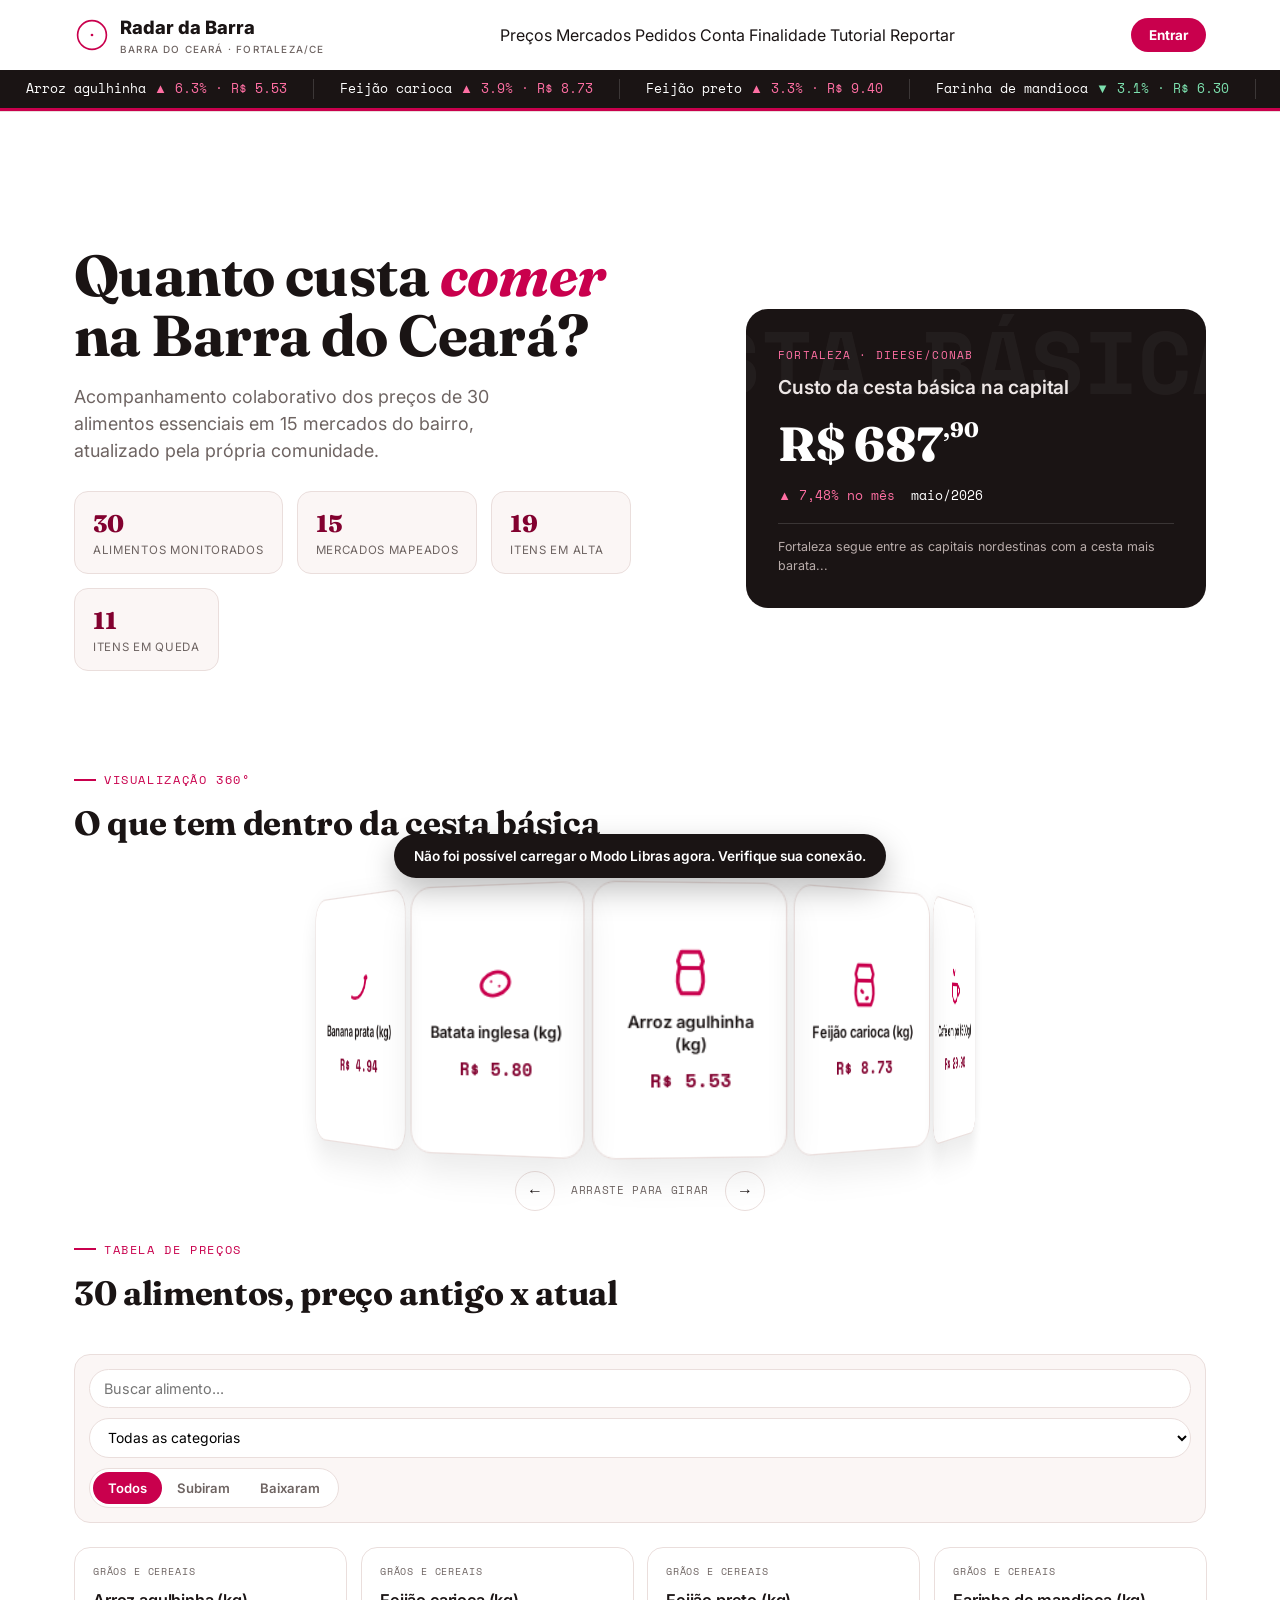
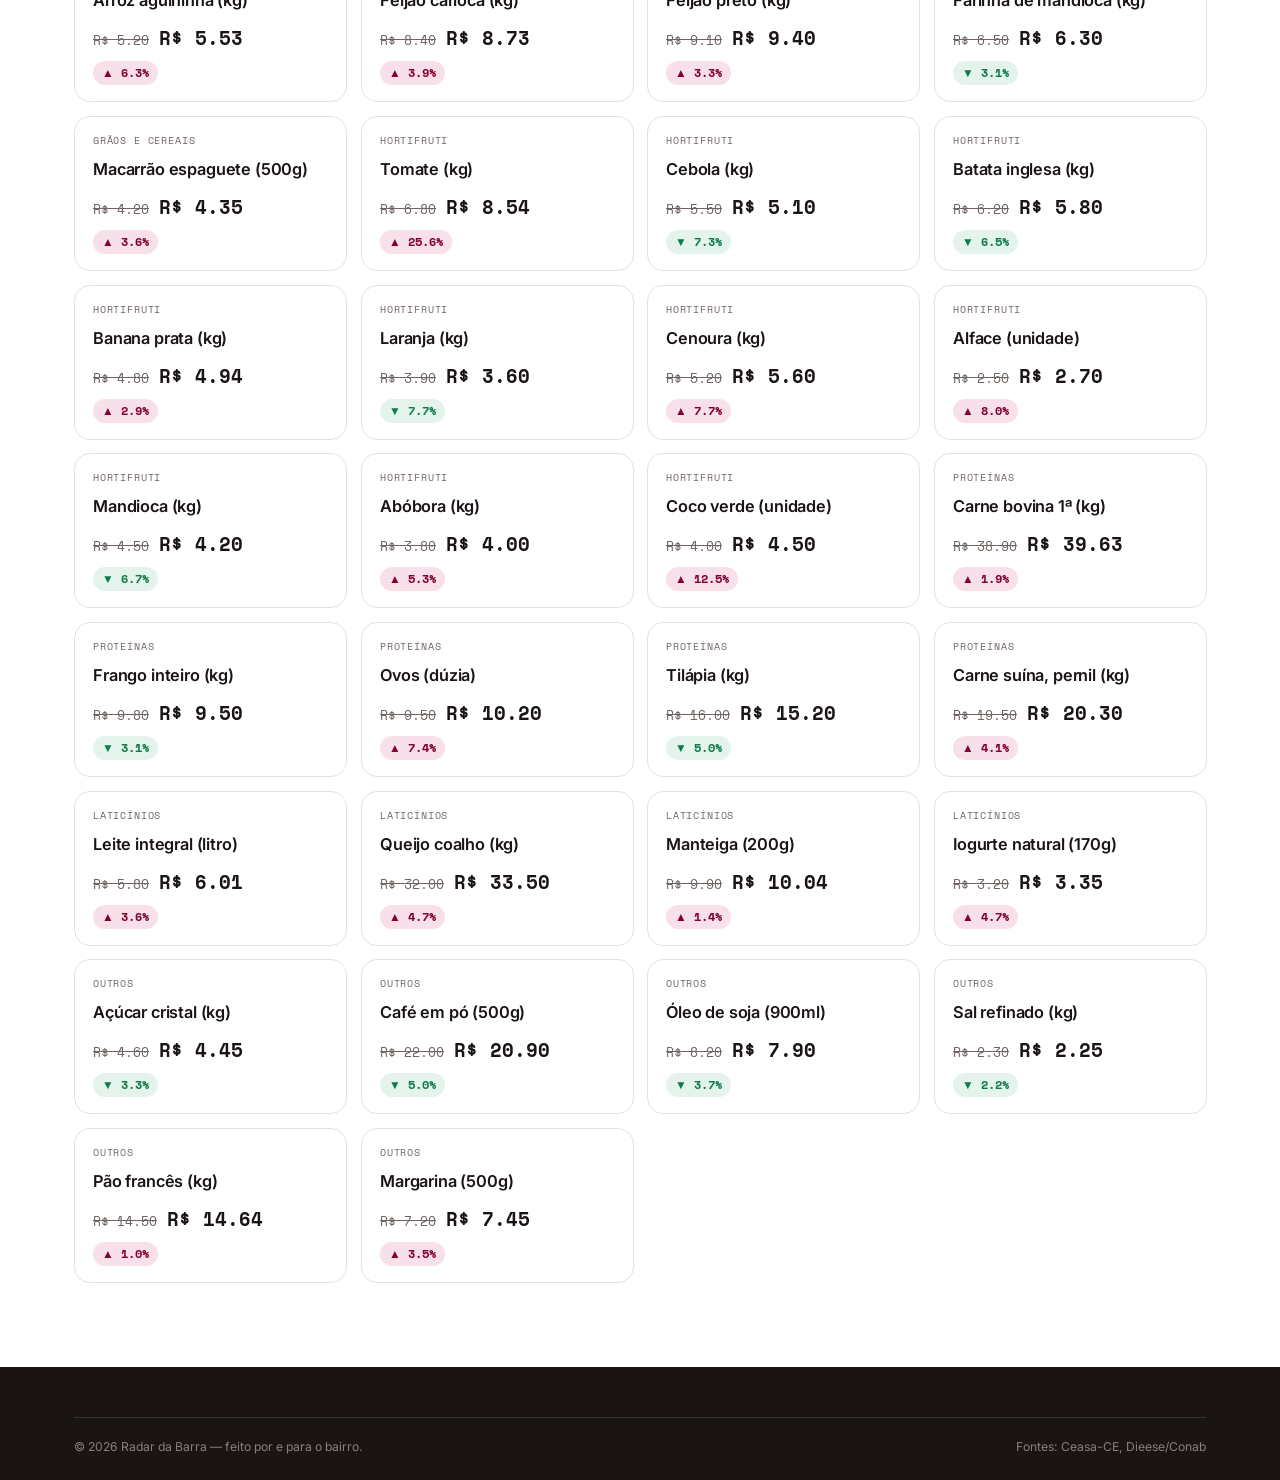
==== commit b7b2cbfd: "Add files via upload" ====
--- a/index.html
+++ b/index.html
@@ -3,70 +3,37 @@
 <head>
 <meta charset="UTF-8">
 <meta name="viewport" content="width=device-width, initial-scale=1.0">
-<title>Radar da Barra — Preços da Barra do Ceará</title>
-<meta name="description" content="Acompanhamento colaborativo dos preços de 30 alimentos essenciais em 15 mercados da Barra do Ceará, Fortaleza. Compare preços, monte pedidos e ajude o bairro com reportes da comunidade.">
-<meta name="theme-color" content="#C9004D">
-<meta property="og:title" content="Radar da Barra — Preços da Barra do Ceará">
-<meta property="og:description" content="Preços de 30 alimentos e 15 mercados da Barra do Ceará, atualizados pela comunidade.">
-<meta property="og:type" content="website">
-<meta property="og:locale" content="pt_BR">
-<link rel="icon" type="image/svg+xml" href="data:image/svg+xml,%3Csvg%20viewBox%3D%220%200%20120%20120%22%20xmlns%3D%22http%3A//www.w3.org/2000/svg%22%3E%0A%20%20%3Cdefs%3E%0A%20%20%20%20%3ClinearGradient%20id%3D%22sweepGrad%22%20x1%3D%2260%22%20y1%3D%2260%22%20x2%3D%22105%22%20y2%3D%2220%22%20gradientUnits%3D%22userSpaceOnUse%22%3E%0A%20%20%20%20%20%20%3Cstop%20offset%3D%220%25%22%20stop-color%3D%22%23C9004D%22%20stop-opacity%3D%220.9%22/%3E%0A%20%20%20%20%20%20%3Cstop%20offset%3D%22100%25%22%20stop-color%3D%22%23C9004D%22%20stop-opacity%3D%220%22/%3E%0A%20%20%20%20%3C/linearGradient%3E%0A%20%20%3C/defs%3E%0A%0A%20%20%3C%21--%20fundo%20--%3E%0A%20%20%3Ccircle%20cx%3D%2260%22%20cy%3D%2260%22%20r%3D%2258%22%20fill%3D%22%23ffffff%22/%3E%0A%0A%20%20%3C%21--%20marcas%20de%20radar%20%28N/E/S/O%29%20--%3E%0A%20%20%3Cg%20stroke%3D%22%23C9004D%22%20stroke-width%3D%222.5%22%20stroke-linecap%3D%22round%22%20opacity%3D%220.55%22%3E%0A%20%20%20%20%3Cline%20x1%3D%2260%22%20y1%3D%222%22%20x2%3D%2260%22%20y2%3D%229%22/%3E%0A%20%20%20%20%3Cline%20x1%3D%2260%22%20y1%3D%22111%22%20x2%3D%2260%22%20y2%3D%22118%22/%3E%0A%20%20%20%20%3Cline%20x1%3D%222%22%20y1%3D%2260%22%20x2%3D%229%22%20y2%3D%2260%22/%3E%0A%20%20%20%20%3Cline%20x1%3D%22111%22%20y1%3D%2260%22%20x2%3D%22118%22%20y2%3D%2260%22/%3E%0A%20%20%3C/g%3E%0A%0A%20%20%3C%21--%20anel%20externo%20--%3E%0A%20%20%3Ccircle%20cx%3D%2260%22%20cy%3D%2260%22%20r%3D%2248%22%20fill%3D%22none%22%20stroke%3D%22%23C9004D%22%20stroke-width%3D%225.5%22/%3E%0A%20%20%3C%21--%20anel%20interno%20--%3E%0A%20%20%3Ccircle%20cx%3D%2260%22%20cy%3D%2260%22%20r%3D%2230%22%20fill%3D%22none%22%20stroke%3D%22%23C9004D%22%20stroke-width%3D%222.5%22%20opacity%3D%220.35%22/%3E%0A%0A%20%20%3C%21--%20setor%20de%20varredura%20do%20radar%20--%3E%0A%20%20%3Cpath%20d%3D%22M60%2C60%20L60%2C12%20A48%2C48%200%200%2C1%20105.11%2C43.58%20Z%22%20fill%3D%22url%28%23sweepGrad%29%22/%3E%0A%0A%20%20%3C%21--%20ponto%20detectado%20%28blip%29%20--%3E%0A%20%20%3Ccircle%20cx%3D%2279.5%22%20cy%3D%2232.2%22%20r%3D%227%22%20fill%3D%22%23ffffff%22/%3E%0A%20%20%3Ccircle%20cx%3D%2279.5%22%20cy%3D%2232.2%22%20r%3D%224.5%22%20fill%3D%22%23C9004D%22/%3E%0A%0A%20%20%3C%21--%20centro%20do%20radar%20--%3E%0A%20%20%3Ccircle%20cx%3D%2260%22%20cy%3D%2260%22%20r%3D%224.5%22%20fill%3D%22%23C9004D%22/%3E%0A%3C/svg%3E%0A">
+<title>Radar da Barra — Preços</title>
 <link rel="preconnect" href="https://fonts.googleapis.com">
-<link href="https://fonts.googleapis.com/css2?family=Fraunces:ital,wght@0,500;0,600;0,700;0,900;1,600&family=Inter:wght@400;500;600;700;800&family=Space+Mono:wght@400;700&display=swap" rel="stylesheet">
-
-<!-- Vínculo com o arquivo CSS externo -->
+<link href="https://fonts.googleapis.com/css2?family=Fraunces:wght@700;800&family=Inter:wght@400;600;700;800&family=Space+Mono:wght@400;700&display=swap" rel="stylesheet">
 <link rel="stylesheet" href="style.css">
-
 </head>
 <body>
 <a href="#main-content" class="skip-link">Pular para o conteúdo</a>
 <header>
   <div class="header-inner">
     <div class="logo">
-      <svg class="logo-mark" viewBox="0 0 120 120" xmlns="http://www.w3.org/2000/svg" aria-hidden="true">
-        <defs>
-          <linearGradient id="sweepGradHeader" x1="60" y1="60" x2="105" y2="20" gradientUnits="userSpaceOnUse">
-            <stop offset="0%" stop-color="#C9004D" stop-opacity="0.9"/>
-            <stop offset="100%" stop-color="#C9004D" stop-opacity="0"/>
-          </linearGradient>
-        </defs>
-        <circle cx="60" cy="60" r="58" fill="#ffffff"/>
-        <g stroke="#C9004D" stroke-width="2.5" stroke-linecap="round" opacity="0.55">
-          <line x1="60" y1="2" x2="60" y2="9"/>
-          <line x1="60" y1="111" x2="60" y2="118"/>
-          <line x1="2" y1="60" x2="9" y2="60"/>
-          <line x1="111" y1="60" x2="118" y2="60"/>
-        </g>
-        <circle cx="60" cy="60" r="48" fill="none" stroke="#C9004D" stroke-width="5.5"/>
-        <circle cx="60" cy="60" r="30" fill="none" stroke="#C9004D" stroke-width="2.5" opacity="0.35"/>
-        <path d="M60,60 L60,12 A48,48 0 0,1 105.11,43.58 Z" fill="url(#sweepGradHeader)"/>
-        <circle cx="79.5" cy="32.2" r="7" fill="#ffffff"/>
-        <circle cx="79.5" cy="32.2" r="4.5" fill="#C9004D"/>
-        <circle cx="60" cy="60" r="4.5" fill="#C9004D"/>
-      </svg>
+      <svg class="logo-mark" viewBox="0 0 120 120" xmlns="http://www.w3.org/2000/svg" aria-hidden="true"><circle cx="60" cy="60" r="48" fill="none" stroke="#C9004D" stroke-width="5.5"/><circle cx="60" cy="60" r="4.5" fill="#C9004D"/></svg>
       <div>Radar da Barra<small>Barra do Ceará · Fortaleza/CE</small></div>
     </div>
     <button class="burger" id="burgerBtn">☰</button>
     <nav id="mainNav">
-      <button data-target="precos" class="active">Preços</button>
-      <button data-target="mercados">Mercados</button>
-      <button data-target="pedidos">Pedidos</button>
-      <button data-target="conta">Conta</button>
-      <button data-target="finalidade">Finalidade</button>
-      <button data-target="tutorial">Tutorial</button>
-      <button data-target="reportar">Reportar</button>
+      <a href="index.html" class="nav-btn active">Preços</a>
+      <a href="mercados.html" class="nav-btn">Mercados</a>
+      <a href="pedidos.html" class="nav-btn">Pedidos</a>
+      <a href="conta.html" class="nav-btn">Conta</a>
+      <a href="finalidade.html" class="nav-btn">Finalidade</a>
+      <a href="tutorial.html" class="nav-btn">Tutorial</a>
+      <a href="reportar.html" class="nav-btn">Reportar</a>
     </nav>
     <div class="auth-area" id="authArea"></div>
   </div>
-  <div class="ticker-wrap">
-    <div class="ticker" id="tickerTrack"></div>
-  </div>
+  <div class="ticker-wrap"><div class="ticker" id="tickerTrack"></div></div>
 </header>
 
 <main id="main-content">
 <section id="precos">
   <div class="wrap">
-
     <div class="hero reveal">
       <div class="hero-grid">
         <div>
@@ -83,45 +50,29 @@
           <span class="tag">Fortaleza · Dieese/Conab</span>
           <h3>Custo da cesta básica na capital</h3>
           <div class="basket-price">R$ 687<span>,90</span></div>
-          <div class="basket-meta">
-            <span class="up">▲ 7,48% no mês</span>
-            <span>maio/2026</span>
-          </div>
-          <div class="basket-note">Fortaleza segue entre as capitais nordestinas com a cesta mais barata do país, mas registrou uma das maiores altas mensais do Brasil — puxada principalmente pelo tomate e pelo leite. Valor de referência estadual (Dieese/Conab); os preços por mercado abaixo usam a Ceasa-CE como base e são refinados pelos reportes da comunidade.</div>
+          <div class="basket-meta"><span class="up">▲ 7,48% no mês</span><span>maio/2026</span></div>
+          <div class="basket-note">Fortaleza segue entre as capitais nordestinas com a cesta mais barata...</div>
         </div>
       </div>
     </div>
 
     <div class="section-head reveal" style="margin-top:50px;">
-      <div class="head-icon">
-        <svg viewBox="0 0 24 24"><path d="M4 10h16l-2 9H6l-2-9z"/><path d="M8 10L9 5h6l1 5"/><path d="M4 10h16"/></svg>
-      </div>
       <div class="eyebrow">Visualização 360°</div>
       <h2>O que tem dentro da cesta básica</h2>
-      <p>Gire e veja os 13 itens que compõem a cesta básica de referência (metodologia Dieese/Conab), com o preço atual de cada um. Arraste com o mouse ou o dedo, ou use as setas.</p>
     </div>
     <div class="basket360 reveal">
-      <div class="basket360-stage" id="basketStage">
-        <div class="basket360-carousel" id="basketCarousel"></div>
-      </div>
+      <div class="basket360-stage" id="basketStage"><div class="basket360-carousel" id="basketCarousel"></div></div>
       <div class="basket360-controls">
-        <button id="basket360Prev" aria-label="Girar para esquerda">←</button>
-        <span class="basket360-hint">arraste para girar</span>
-        <button id="basket360Next" aria-label="Girar para direita">→</button>
+        <button id="basket360Prev">←</button><span class="basket360-hint">arraste para girar</span><button id="basket360Next">→</button>
       </div>
     </div>
 
     <div class="section-head reveal" style="margin-top:30px;">
-      <div class="head-icon">
-        <svg viewBox="0 0 24 24"><path d="M20 13.5L13.5 20a1.5 1.5 0 01-2 0L3 11.5V4a1 1 0 011-1h7.5L20 11.5a1.5 1.5 0 010 2z"/><circle cx="7.5" cy="7.5" r="1.3" fill="var(--red)" stroke="none"/></svg>
-      </div>
       <div class="eyebrow">Tabela de preços</div>
       <h2>30 alimentos, preço antigo x atual</h2>
-      <p>Valores de referência com base nas cotações da Ceasa-CE e na Pesquisa Nacional da Cesta Básica (Dieese/Conab), adjusted por reportes de moradores. Podem variar entre mercados — confira a aba Mercados.</p>
     </div>
-
     <div class="filters reveal">
-      <input type="text" id="searchInput" placeholder="Buscar alimento (ex: arroz, tomate...)">
+      <input type="text" id="searchInput" placeholder="Buscar alimento...">
       <select id="catFilter">
         <option value="todos">Todas as categorias</option>
         <option value="Grãos e cereais">Grãos e cereais</option>
@@ -136,504 +87,13 @@
         <button data-vari="down">Baixaram</button>
       </div>
     </div>
-
     <div class="price-grid reveal" id="priceGrid"></div>
-    <div class="empty-msg" id="emptyMsg">Nenhum alimento encontrado com esse filtro.</div>
+    <div class="empty-msg" id="emptyMsg">Nenhum alimento encontrado.</div>
   </div>
 </section>
+</main>
 
-
-<section id="mercados" class="alt">
-  <div class="wrap">
-    <div class="section-head reveal">
-      <div class="head-icon">
-        <svg viewBox="0 0 24 24"><path d="M3 9l1-5h16l1 5"/><path d="M4 9v10h16V9"/><path d="M9 19v-5h6v5"/><path d="M3 9h18"/></svg>
-      </div>
-      <div class="eyebrow">Onde comprar</div>
-      <h2>15 mercados da Barra do Ceará</h2>
-      <p>Endereços reais do bairro. O selo "melhor custo-benefício" indica o formato historicamente mais competitivo para compras em maior volume — vale sempre comparar item a item na aba Preços.</p>
-    </div>
-    <div class="market-grid reveal" id="marketGrid"></div>
-  </div>
-</section>
-
-
-<section id="pedidos" class="alt">
-  <div class="wrap">
-    <div class="section-head reveal" style="display:flex; justify-content:space-between; align-items:flex-end; gap:20px; flex-wrap:wrap;">
-      <div style="display:flex; gap:16px;">
-        <div class="head-icon" style="flex-shrink:0;">
-          <svg viewBox="0 0 24 24"><path d="M6 8h12l-1 12H7L6 8z"/><path d="M9 8V6a3 3 0 016 0v2"/></svg>
-        </div>
-        <div>
-          <div class="eyebrow">Novidade</div>
-          <h2>Peça direto de um mercado do bairro</h2>
-          <p>Monte sua sacola com os itens que você acompanha na aba Preços e finalize o pedido com o mercado escolhido — retirada ou entrega. <strong>Fluxo de demonstração:</strong> nenhum pagamento real é processado; é uma simulação para organizar o pedido antes de confirmar no mercado.</p>
-        </div>
-      </div>
-      <button class="a11y-reset" id="openMyOrders" style="width:auto; white-space:nowrap;">📦 Meus pedidos</button>
-    </div>
-
-    <div class="pedido-market-select reveal" id="pedidoMarketSelect"></div>
-
-    <div class="pedido-catalog-head reveal" id="catalogHead" style="display:none;">
-      <h3 id="catalogMarketName"></h3>
-      <div class="filters" style="margin-top:14px;">
-        <input type="text" id="orderSearch" placeholder="Buscar produto na sacola de compras...">
-        <select id="orderCatFilter">
-          <option value="todos">Todas as categorias</option>
-          <option value="Grãos e cereais">Grãos e cereais</option>
-          <option value="Hortifruti">Hortifruti</option>
-          <option value="Proteínas">Proteínas</option>
-          <option value="Laticínios">Laticínios</option>
-          <option value="Outros">Outros</option>
-        </select>
-      </div>
-    </div>
-
-    <div class="order-grid reveal" id="orderGrid"></div>
-  </div>
-</section>
-
-
-<section id="conta">
-  <div class="wrap">
-    <div class="section-head reveal">
-      <div class="head-icon">
-        <svg viewBox="0 0 24 24"><circle cx="12" cy="8" r="4"/><path d="M4 20c0-4 3.5-7 8-7s8 3 8 7"/></svg>
-      </div>
-      <div class="eyebrow">Sua conta</div>
-      <h2>Entrar ou criar cadastro</h2>
-      <p>Crie uma conta para finalizar pedidos mais rápido e acompanhar seu histórico de compras no bairro.</p>
-    </div>
-
-    <div id="contaLoggedOut" class="reveal">
-      <div class="seg" id="contaTabs" style="width:fit-content; margin-bottom:24px;">
-        <button data-form="login" class="active">Já tenho conta</button>
-        <button data-form="cadastro">Criar conta</button>
-      </div>
-
-      <div class="form-panel active" id="form-login">
-        <form id="loginForm">
-          <div>
-            <label>E-mail</label>
-            <input type="email" id="li-email" required>
-          </div>
-          <div>
-            <label>Senha</label>
-            <input type="password" id="li-senha" required>
-          </div>
-          <p id="loginError" style="color:var(--red-dark); font-size:.8rem; display:none;">E-mail ou senha incorretos.</p>
-          <button type="submit" class="submit-btn">Entrar</button>
-        </form>
-      </div>
-
-      <div class="form-panel" id="form-cadastro">
-        <form id="cadastroForm">
-          <div>
-            <label>Nome</label>
-            <input type="text" id="ca-nome" required>
-          </div>
-          <div>
-            <label>Data de nascimento</label>
-            <input type="date" id="ca-nasc" required>
-          </div>
-          <div>
-            <label>E-mail</label>
-            <input type="email" id="ca-email" required>
-          </div>
-          <div>
-            <label>Telefone / WhatsApp</label>
-            <input type="tel" id="ca-tel" placeholder="(85) 9____-____">
-          </div>
-          <div>
-            <label>Endereço padrão (opcional)</label>
-            <input type="text" id="ca-endereco" placeholder="Rua, número — Barra do Ceará">
-          </div>
-          <div>
-            <label>Senha</label>
-            <input type="password" id="ca-senha" minlength="4" required>
-          </div>
-          <div>
-            <label>Confirmar senha</label>
-            <input type="password" id="ca-senha2" minlength="4" required>
-          </div>
-          <div style="display:flex; align-items:flex-start; gap:9px; margin-top:2px;">
-            <input type="checkbox" id="ca-consent" required style="width:auto; margin-top:3px; flex-shrink:0;">
-            <label for="ca-consent" style="text-transform:none; font-weight:400; font-size:.78rem; color:var(--gray); letter-spacing:normal;">Confirmo que sou maior de 18 anos, li e concordo com os Termos de Uso (rodapé da página) e autorizo o uso temporário dos meus dados de cadastro apenas neste navegador, para organizar meus pedidos.</label>
-          </div>
-          <p id="cadastroError" style="color:var(--red-dark); font-size:.8rem; display:none;"></p>
-          <button type="submit" class="submit-btn">Criar conta</button>
-        </form>
-      </div>
-      <p style="font-size:.76rem; color:var(--gray); margin-top:14px;">Conta local — os dados ficam salvos apenas neste navegador, em um banco de dados temporário (veja abaixo), sem servidor externo.</p>
-    </div>
-
-    <div id="contaLoggedIn" class="reveal" style="display:none;">
-      <div class="basket-card" style="max-width:420px;">
-        <span class="tag">Conta ativa</span>
-        <h3 id="contaWelcome" style="font-size:1.4rem; font-family:'Fraunces'; font-weight:700;"></h3>
-        <p id="contaEmailShow" style="color:#CFC5C3; font-size:.85rem; margin-top:6px;"></p>
-        <div style="display:flex; gap:10px; margin-top:20px; flex-wrap:wrap;">
-          <button class="submit-btn" id="contaGoOrdersBtn">📦 Meus pedidos</button>
-          <button class="a11y-reset" id="contaLogoutBtn" style="width:auto; color:#FF6FA3; border-color:rgba(255,255,255,.3);">Sair da conta</button>
-        </div>
-        <button class="a11y-reset" id="contaDeleteBtn" style="width:auto; margin-top:10px; color:#FF6FA3; border-color:rgba(255,255,255,.3); font-size:.72rem;">🗑️ Excluir meus dados deste navegador</button>
-      </div>
-    </div>
-  </div>
-</section>
-
-
-<section id="finalidade">
-  <div class="wrap">
-    <div class="section-head reveal">
-      <div class="head-icon">
-        <svg viewBox="0 0 24 24"><circle cx="12" cy="12" r="9"/><circle cx="12" cy="12" r="5"/><circle cx="12" cy="12" r="1.4" fill="var(--red)" stroke="none"/></svg>
-      </div>
-      <div class="eyebrow">Por que existimos</div>
-      <h2>A finalidade do Radar da Barra</h2>
-      <p>O Radar da Barra é um projeto comunitário, gratuito e sem fins lucrativos, criado para dar mais transparência ao custo de vida no bairro Barra do Ceará.</p>
-    </div>
-    <div class="pillars reveal">
-      <div class="pillar">
-        <div class="pillar-icon"><svg viewBox="0 0 24 24"><ellipse cx="12" cy="7" rx="7" ry="3"/><path d="M5 7v5c0 1.7 3.1 3 7 3s7-1.3 7-3V7"/><path d="M5 12v5c0 1.7 3.1 3 7 3s7-1.3 7-3v-5"/></svg></div>
-        <div class="n">01</div>
-        <h3>Economia doméstica</h3>
-        <p>Ajudar famílias a planejar as compras do mês, identificar onde os preços caíram e evitar pagar mais caro por desinformação.</p>
-      </div>
-      <div class="pillar">
-        <div class="pillar-icon"><svg viewBox="0 0 24 24"><path d="M2 12s4-7 10-7 10 7 10 7-4 7-10 7-10-7-10-7z"/><circle cx="12" cy="12" r="3"/></svg></div>
-        <div class="n">02</div>
-        <h3>Transparência local</h3>
-        <p>Tornar público o comportamento dos preços dos mercados do entorno, com dados que qualquer morador pode consultar e contribuir.</p>
-      </div>
-      <div class="pillar">
-        <div class="pillar-icon"><svg viewBox="0 0 24 24"><path d="M12 3l7 3v6c0 5-3.5 7.5-7 9-3.5-1.5-7-4-7-9V6l7-3z"/><path d="M9 12l2 2 4-4"/></svg></div>
-        <div class="n">03</div>
-        <h3>Segurança alimentar</h3>
-        <p>Monitorar produtos essenciais da cesta básica para apoiar quem mais sente o peso da inflação de alimentos no dia a dia.</p>
-      </div>
-      <div class="pillar">
-        <div class="pillar-icon"><svg viewBox="0 0 24 24"><circle cx="8" cy="9" r="3"/><circle cx="16" cy="9" r="3"/><path d="M3 20c0-3.3 2.2-5.5 5-5.5s5 2.2 5 5.5"/><path d="M11 20c0-3.3 2.2-5.5 5-5.5s5 2.2 5 5.5"/></svg></div>
-        <div class="n">04</div>
-        <h3>Força coletiva</h3>
-        <p>Quanto mais moradores reportam preços e datas de vencimento, mais confiável e útil o Radar se torna para todo o bairro.</p>
-      </div>
-    </div>
-  </div>
-</section>
-
-
-<section id="tutorial" class="alt">
-  <div class="wrap">
-    <div class="section-head reveal">
-      <div class="head-icon">
-        <svg viewBox="0 0 24 24"><path d="M9 18h6M10 21h4"/><path d="M12 3a6 6 0 00-3.5 10.9c.4.3.7.8.7 1.3V16h5.6v-.8c0-.5.3-1 .7-1.3A6 6 0 0012 3z"/></svg>
-      </div>
-      <div class="eyebrow">Como usar</div>
-      <h2>Tutorial rápido</h2>
-      <p>Quatro passos simples para tirar o máximo proveito do site.</p>
-    </div>
-    <div class="steps reveal">
-      <div class="step">
-        <div class="num">01</div>
-        <div><h4><svg class="step-icon-inline" viewBox="0 0 24 24"><circle cx="10" cy="10" r="6"/><path d="M20 20l-5.5-5.5"/></svg> Consulte a aba Preços</h4><p>Veja o preço antigo e o atual de cada alimento. Use a busca ou os filtros de categoria para achar o que precisa rapidamente.</p></div>
-      </div>
-      <div class="step">
-        <div class="num">02</div>
-        <div><h4><svg class="step-icon-inline" viewBox="0 0 24 24"><path d="M4 6h16M4 12h10M4 18h6"/><circle cx="16" cy="6" r="1.6" fill="var(--red)" stroke="none"/><circle cx="10" cy="12" r="1.6" fill="var(--red)" stroke="none"/><circle cx="7" cy="18" r="1.6" fill="var(--red)" stroke="none"/></svg> Filtre por "Subiram" ou "Baixaram"</h4><p>Use os botões de variação para descobrir rapidamente onde vale a pena economizar neste mês.</p></div>
-      </div>
-      <div class="step">
-        <div class="num">03</div>
-        <div><h4><svg class="step-icon-inline" viewBox="0 0 24 24"><path d="M12 21s7-6.2 7-11a7 7 0 10-14 0c0 4.8 7 11 7 11z"/><circle cx="12" cy="10" r="2.4"/></svg> Compare os mercados</h4><p>Na aba Mercados, veja endereço, avaliação e o link direto para o mapa de cada um dos 15 pontos de venda do bairro.</p></div>
-      </div>
-      <div class="step">
-        <div class="num">04</div>
-        <div><h4><svg class="step-icon-inline" viewBox="0 0 24 24"><path d="M3 11v2a1 1 0 001 1h2l7 4V6L6 10H4a1 1 0 00-1 1z"/><path d="M16 9a4 4 0 010 6"/><path d="M19 6a8 8 0 010 12"/></svg> Contribua</h4><p>Encontrou um preço diferente ou um produto perto do vencimento? Reporte na aba Reportar — isso mantém o Radar confiável para todo mundo.</p></div>
-      </div>
-    </div>
-
-    <div class="section-head reveal">
-      <div class="eyebrow">Dúvidas</div>
-      <h2>Perguntas frequentes</h2>
-    </div>
-    <div class="faq reveal" id="faqList"></div>
-  </div>
-</section>
-
-
-<section id="reportar">
-  <div class="wrap">
-    <div class="section-head reveal">
-      <div class="head-icon">
-        <svg viewBox="0 0 24 24"><path d="M3 11v2a1 1 0 001 1h2l7 4V6L6 10H4a1 1 0 00-1 1z"/><path d="M16 9a4 4 0 010 6"/><path d="M19 6a8 8 0 010 12"/></svg>
-      </div>
-      <div class="eyebrow">Participe</div>
-      <h2>Reportar preço ou vencimento</h2>
-      <p>Encontrou um preço diferente do informado ou um produto próximo do vencimento em algum mercado? Conte pra gente.</p>
-    </div>
-
-    <div class="report-tabs reveal">
-      <button data-form="preco" class="active">💰 Reportar preço</button>
-      <button data-form="venc">⏰ Reportar vencimento</button>
-    </div>
-
-    <div class="form-panel active reveal" id="form-preco">
-      <form id="formPreco">
-        <div>
-          <label>Alimento</label>
-          <select id="p-alimento" required></select>
-        </div>
-        <div>
-          <label>Mercado</label>
-          <select id="p-mercado" required></select>
-        </div>
-        <div>
-          <label>Preço encontrado (R$)</label>
-          <input type="number" step="0.01" min="0" id="p-preco" placeholder="Ex: 5.49" required>
-        </div>
-        <div>
-          <label>Seu nome ou apelido (opcional)</label>
-          <input type="text" id="p-nome" placeholder="Ex: Dona Fran">
-        </div>
-        <button type="submit" class="submit-btn">Enviar reporte de preço</button>
-        <div class="confirm-msg" id="confirmPreco">Reporte enviado! Obrigado por ajudar o bairro.</div>
-      </form>
-    </div>
-
-    <div class="form-panel" id="form-venc">
-      <form id="formVenc">
-        <div>
-          <label>Produto</label>
-          <input type="text" id="v-produto" placeholder="Ex: Iogurte natural 170g" required>
-        </div>
-        <div>
-          <label>Mercado</label>
-          <select id="v-mercado" required></select>
-        </div>
-        <div>
-          <label>Data de vencimento</label>
-          <input type="date" id="v-data" required>
-        </div>
-        <div>
-          <label>Observação (opcional)</label>
-          <textarea id="v-obs" placeholder="Ex: Lote na prateleira de laticínios, perto da entrada"></textarea>
-        </div>
-        <button type="submit" class="submit-btn">Enviar reporte de vencimento</button>
-        <div class="confirm-msg" id="confirmVenc">Reporte enviado! Obrigado por avisar a vizinhança.</div>
-      </form>
-    </div>
-
-    <div class="recent-reports reveal">
-      <h4>Reportes recentes da comunidade</h4>
-      <div id="reportsList"></div>
-    </div>
-  </div>
-</section>
-
-
-</main>
-<footer>
-  <div class="wrap">
-    <div class="footer-grid">
-      <div>
-        <h5>Radar da Barra</h5>
-        <p>Projeto comunitário, independente e sem fins lucrativos de monitoramento de preços na Barra do Ceará, Fortaleza — CE. Os dados são educativos e colaborativos; confirme sempre o preço no caixa do mercado.</p>
-      </div>
-      <div>
-        <h5>Navegação</h5>
-        <ul>
-          <li><a href="#precos">Preços</a></li>
-          <li><a href="#mercados">Mercados</a></li>
-          <li><a href="#pedidos">Pedidos</a></li>
-          <li><a href="#conta">Conta</a></li>
-          <li><a href="#finalidade">Finalidade</a></li>
-          <li><a href="#tutorial">Tutorial</a></li>
-          <li><a href="#reportar">Reportar</a></li>
-        </ul>
-      </div>
-      <div>
-        <h5>Termos de uso</h5>
-        <p>Os preços exibidos são valores de referência baseados em cotações públicas (Ceasa-CE, Dieese/Conab) e reportes voluntários de moradores, podendo não refletir o preço exato no momento da sua compra. O Radar da Barra não se responsabiliza por decisões de compra tomadas com base nestas informações e não possui vínculo comercial com os mercados listados. Ao enviar um reporte, você concorda que a informação poderá ser exibida publicamente no site.</p>
-      </div>
-    </div>
-    <div class="footer-bottom">
-      <span>© 2026 Radar da Barra — feito por e para o bairro.</span>
-      <span>Fontes: Ceasa-CE, Dieese/Conab, Google Maps · <button id="adminAccessLink" style="background:none; border:none; color:#8A7E7C; font-size:.76rem; cursor:pointer; padding:0; text-decoration:underline; font-family:'Inter';">Acesso administrativo</button></span>
-    </div>
-  </div>
-</footer>
-
-<div id="readingGuide"></div>
-
-<!-- ===================== CARRINHO (estilo iFood) ===================== -->
-<button class="cart-fab" id="cartFab" aria-label="Abrir sacola de compras">
-  🛍️ <span class="cart-count" id="cartCount">0</span>
-</button>
-
-<div class="cart-overlay" id="cartOverlay"></div>
-<div class="cart-drawer" id="cartDrawer" role="dialog" aria-label="Sacola de compras" tabindex="-1">
-  <div class="cart-drawer-head">
-    <h3>Sua sacola</h3>
-    <button class="a11y-close" id="cartCloseBtn" aria-label="Fechar sacola">✕</button>
-  </div>
-  <div class="cart-market-tag" id="cartMarketTag"></div>
-  <div class="cart-items" id="cartItems"></div>
-  <div class="cart-empty" id="cartEmpty">Sua sacola está vazia.<br>Adicione itens na aba Pedidos.</div>
-  <div class="cart-summary" id="cartSummary">
-    <div class="cart-line"><span>Subtotal</span><span class="mono" id="cartSubtotal">R$ 0,00</span></div>
-    <div class="cart-line"><span>Taxa de serviço (retirada grátis)</span><span class="mono" id="cartFee">R$ 0,00</span></div>
-    <div class="cart-line total"><span>Total</span><span class="mono" id="cartTotal">R$ 0,00</span></div>
-    <button class="submit-btn" id="goCheckoutBtn" style="width:100%; justify-content:center;">Ir para o checkout</button>
-  </div>
-</div>
-
-<!-- ===================== CHECKOUT MODAL ===================== -->
-<div class="modal-overlay" id="checkoutOverlay">
-  <div class="modal-card" role="dialog" aria-modal="true" aria-label="Finalizar pedido" tabindex="-1">
-    <button class="a11y-close" id="checkoutCloseBtn" aria-label="Fechar checkout">✕</button>
-    <div class="eyebrow">Finalizar pedido</div>
-    <h3 style="font-family:'Fraunces'; font-size:1.4rem; margin-bottom:16px;">Últimos detalhes</h3>
-    <form id="checkoutForm">
-      <div>
-        <label>Seu nome</label>
-        <input type="text" id="co-nome" required>
-      </div>
-      <div>
-        <label>Telefone / WhatsApp</label>
-        <input type="tel" id="co-tel" placeholder="(85) 9____-____" required>
-      </div>
-      <div class="seg" id="deliverySeg" style="margin:4px 0;">
-        <button type="button" data-mode="retirada" class="active">Retirar no mercado</button>
-        <button type="button" data-mode="entrega">Receber em casa</button>
-      </div>
-      <div id="addressField">
-        <label>Endereço de entrega</label>
-        <input type="text" id="co-endereco" placeholder="Rua, número — Barra do Ceará">
-      </div>
-      <div>
-        <label>Forma de pagamento</label>
-        <select id="co-pagamento">
-          <option>Pix</option>
-          <option>Cartão na entrega/retirada</option>
-          <option>Dinheiro</option>
-        </select>
-      </div>
-      <button type="submit" class="submit-btn" style="width:100%; justify-content:center;">Confirmar pedido</button>
-      <p style="font-size:.72rem; color:var(--gray); text-align:center;">Simulação — nenhuma cobrança real é realizada.</p>
-    </form>
-  </div>
-</div>
-
-<!-- ===================== STATUS DO PEDIDO ===================== -->
-<div class="modal-overlay" id="statusOverlay">
-  <div class="modal-card" role="dialog" aria-modal="true" aria-label="Acompanhamento do pedido" tabindex="-1">
-    <button class="a11y-close" id="statusCloseBtn" aria-label="Fechar acompanhamento">✕</button>
-    <div class="eyebrow">Pedido confirmado</div>
-    <h3 style="font-family:'Fraunces'; font-size:1.4rem;" id="statusOrderId">#0000</h3>
-    <p style="color:var(--gray); font-size:.86rem; margin:6px 0 22px;" id="statusOrderSummary"></p>
-    <div class="status-track" id="statusTrack">
-      <div class="status-step" data-step="0"><span class="dot"></span><div><strong>Pedido recebido</strong><p>O mercado recebeu seu pedido.</p></div></div>
-      <div class="status-step" data-step="1"><span class="dot"></span><div><strong>Separando os itens</strong><p>Seu pedido está sendo preparado.</p></div></div>
-      <div class="status-step" data-step="2"><span class="dot"></span><div><strong id="statusStep2Title">Saiu para entrega</strong><p id="statusStep2Sub">A caminho do seu endereço.</p></div></div>
-      <div class="status-step" data-step="3"><span class="dot"></span><div><strong>Concluído</strong><p>Pedido entregue. Bom apetite!</p></div></div>
-    </div>
-  </div>
-</div>
-
-<!-- ===================== MEUS PEDIDOS (lista) ===================== -->
-<div class="modal-overlay" id="myOrdersOverlay">
-  <div class="modal-card" role="dialog" aria-modal="true" aria-label="Meus pedidos" tabindex="-1">
-    <button class="a11y-close" id="myOrdersCloseBtn" aria-label="Fechar meus pedidos">✕</button>
-    <div class="eyebrow">Histórico</div>
-    <h3 style="font-family:'Fraunces'; font-size:1.4rem; margin-bottom:16px;">Meus pedidos</h3>
-    <div id="myOrdersList"></div>
-  </div>
-</div>
-
-<!-- ===================== ADMIN (login + banco de dados) ===================== -->
-<div class="modal-overlay" id="adminOverlay">
-  <div class="modal-card" style="width:560px;" role="dialog" aria-modal="true" aria-label="Acesso administrativo" tabindex="-1">
-    <button class="a11y-close" id="adminCloseBtn" aria-label="Fechar acesso administrativo">✕</button>
-
-    <div id="adminLoginBox">
-      <div class="eyebrow">Área restrita</div>
-      <h3 style="font-family:'Fraunces'; font-size:1.4rem; margin-bottom:16px;">Acesso administrativo</h3>
-      <form id="adminLoginForm">
-        <div>
-          <label>Usuário</label>
-          <input type="text" id="adm-user" autocomplete="off" required>
-        </div>
-        <div>
-          <label>Senha</label>
-          <input type="password" id="adm-pass" required>
-        </div>
-        <p id="adminLoginError" style="color:var(--red-dark); font-size:.8rem; display:none;">Usuário ou senha incorretos.</p>
-        <button type="submit" class="submit-btn">Entrar como admin</button>
-      </form>
-    </div>
-
-    <div id="adminDbBox" style="display:none;">
-      <div class="eyebrow">Modo de desenvolvimento</div>
-      <h3 style="font-family:'Fraunces'; font-size:1.4rem; margin-bottom:6px;">Banco de dados temporário</h3>
-      <p style="color:var(--gray); font-size:.86rem; margin-bottom:18px;">Visível apenas para o admin. Usuários, pedidos e reportes ficam em <strong>sessionStorage</strong> — some ao fechar a aba do navegador.</p>
-      <div class="db-panel">
-        <div class="db-stats">
-          <div class="stat-pill"><div class="num" id="dbUsersCount">0</div><div class="lbl">usuários cadastrados</div></div>
-          <div class="stat-pill"><div class="num" id="dbOrdersCount">0</div><div class="lbl">pedidos no banco</div></div>
-          <div class="stat-pill"><div class="num" id="dbReportsCount">0</div><div class="lbl">reportes no banco</div></div>
-        </div>
-        <div class="db-actions">
-          <button class="a11y-reset" id="dbToggleJson" style="width:auto;">🔍 Ver dados brutos (JSON)</button>
-          <button class="a11y-reset" id="dbResetBtn" style="width:auto; color:var(--red-dark); border-color:var(--red-soft);">🗑️ Limpar banco de teste</button>
-        </div>
-        <pre class="db-json" id="dbJsonView"></pre>
-      </div>
-      <button class="a11y-reset" id="adminLogoutBtn" style="width:auto; margin-top:16px;">Sair do modo admin</button>
-    </div>
-  </div>
-</div>
-
-<div id="librasWidget" vw class="enabled libras-off">
-  <div vw-access-button class="active"></div>
-  <div vw-plugin-wrapper>
-    <div class="vw-plugin-top-wrapper"></div>
-  </div>
-</div>
-
-<button class="a11y-btn" id="a11yBtn" aria-label="Abrir opções de acessibilidade" aria-expanded="false">♿</button>
-
-<div class="a11y-panel" id="a11yPanel" role="dialog" aria-label="Opções de acessibilidade">
-  <button class="a11y-close" id="a11yCloseBtn" aria-label="Fechar painel de acessibilidade">✕</button>
-  <h3>Acessibilidade</h3>
-  <div class="sub">Ajuste o site do seu jeito.</div>
-
-  <div class="a11y-group">
-    <div class="label-row"><span>Tamanho da fonte</span></div>
-    <div class="a11y-stepper">
-      <button id="fontMinus" aria-label="Diminuir fonte">A−</button>
-      <span class="val" id="fontVal">100%</span>
-      <button id="fontPlus" aria-label="Aumentar fonte">A+</button>
-    </div>
-  </div>
-
-  <div class="a11y-group">
-    <button class="a11y-toggle" id="toggleContrast"><span>Alto contraste</span><span class="sw"></span></button>
-    <button class="a11y-toggle" id="toggleUnderline"><span>Sublinhar links</span><span class="sw"></span></button>
-    <button class="a11y-toggle" id="toggleDyslexia"><span>Fonte para dislexia</span><span class="sw"></span></button>
-    <button class="a11y-toggle" id="toggleCursor"><span>Cursor ampliado</span><span class="sw"></span></button>
-    <button class="a11y-toggle" id="togglePause"><span>Pausar animações</span><span class="sw"></span></button>
-    <button class="a11y-toggle" id="toggleGuide"><span>Guia de leitura</span><span class="sw"></span></button>
-    <button class="a11y-toggle" id="toggleSpeech"><span>Ler texto selecionado</span><span class="sw"></span></button>
-    <button class="a11y-toggle" id="toggleLibras"><span>Modo Libras</span><span class="sw"></span></button>
-  </div>
-
-  <button class="a11y-reset" id="a11yReset">Restaurar padrão</button>
-</div>
-
-<!-- Vínculo com o arquivo JavaScript externo -->
+<div id="include-footer"></div>
 <script src="script.js"></script>
-
 </body>
 </html>
